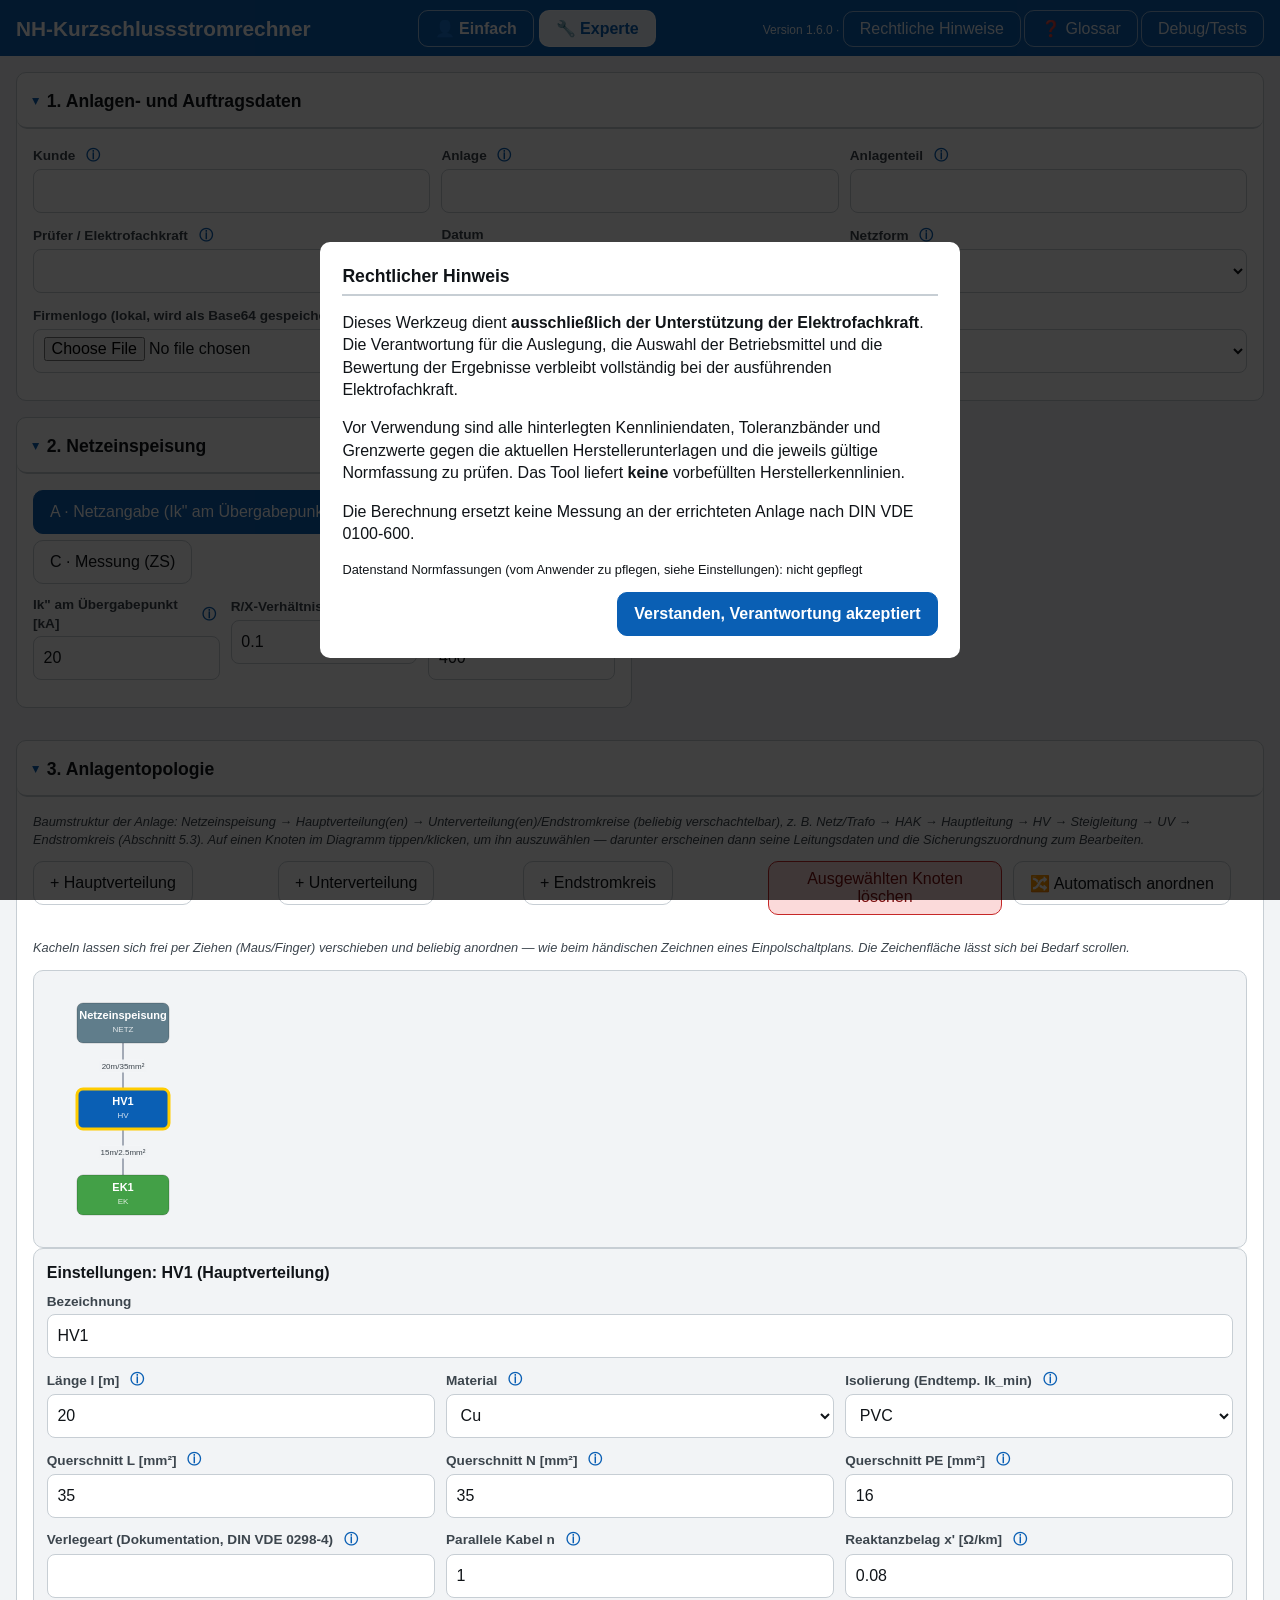
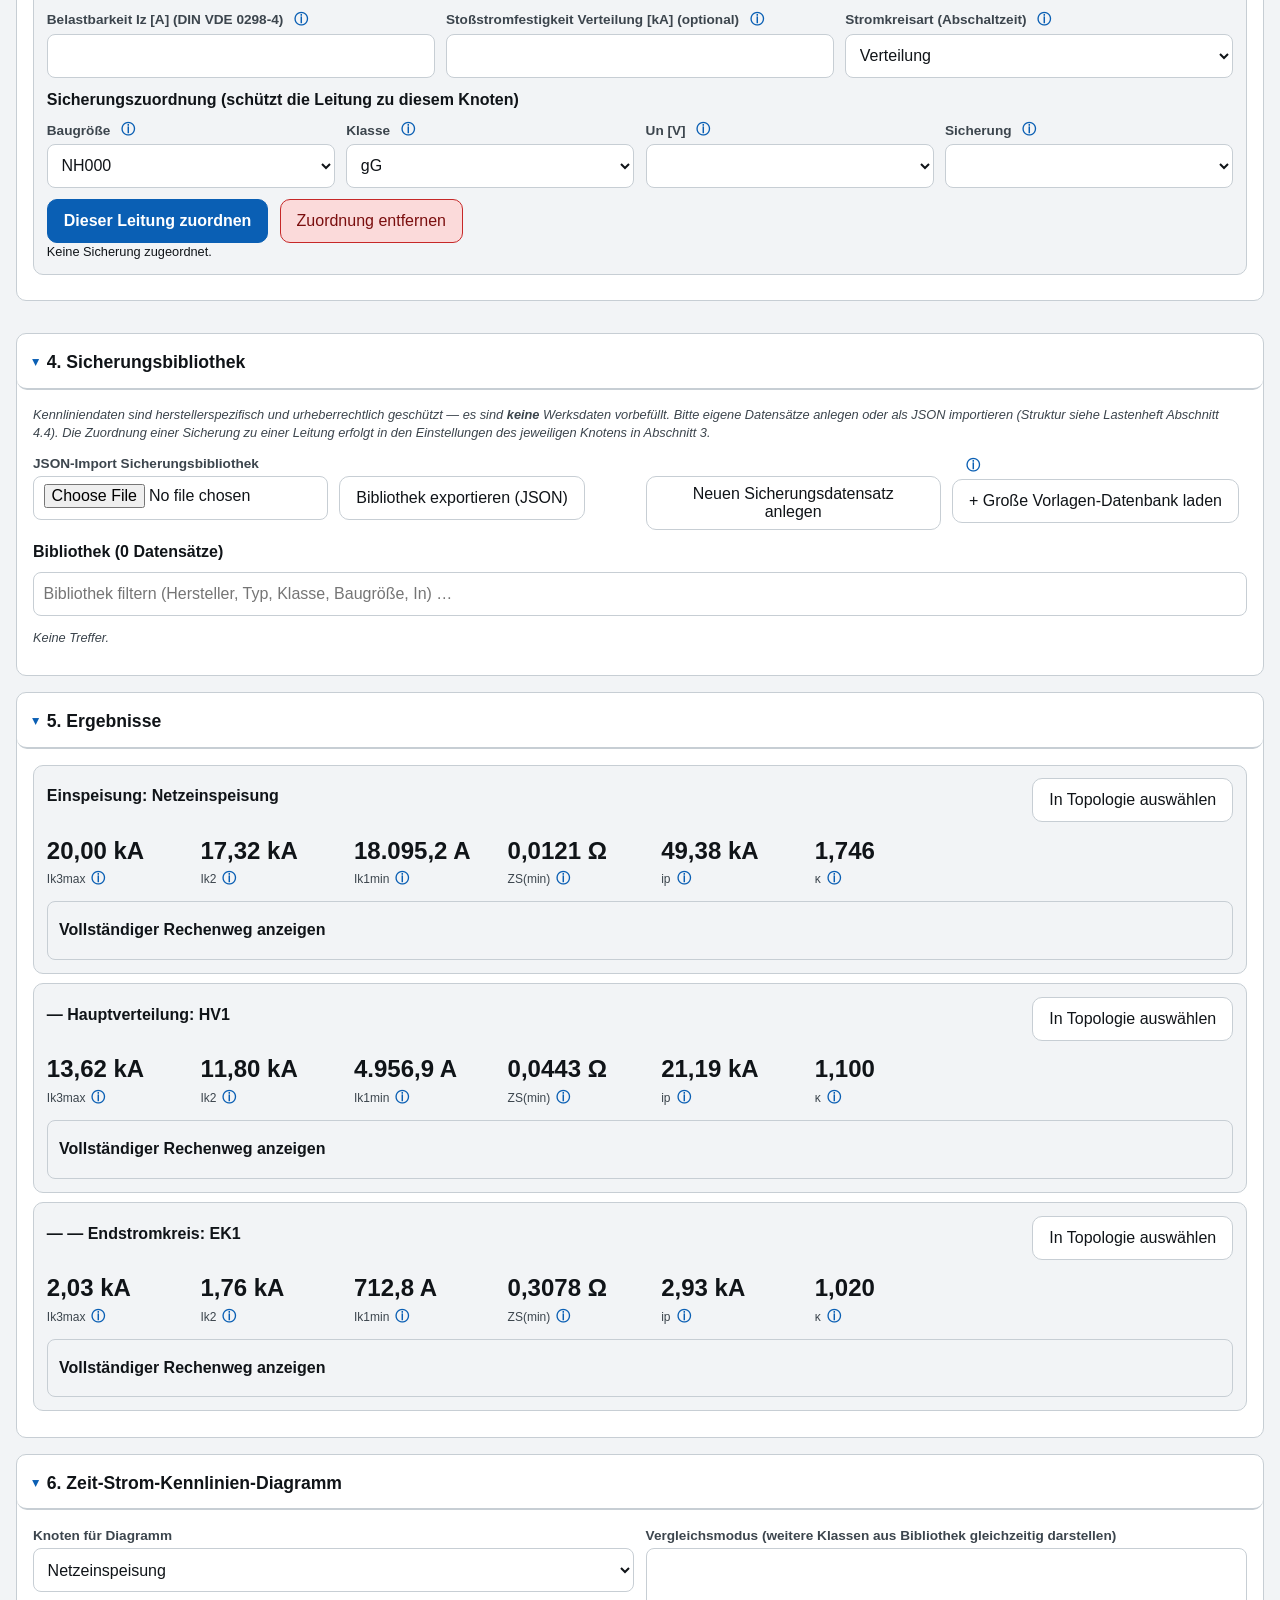
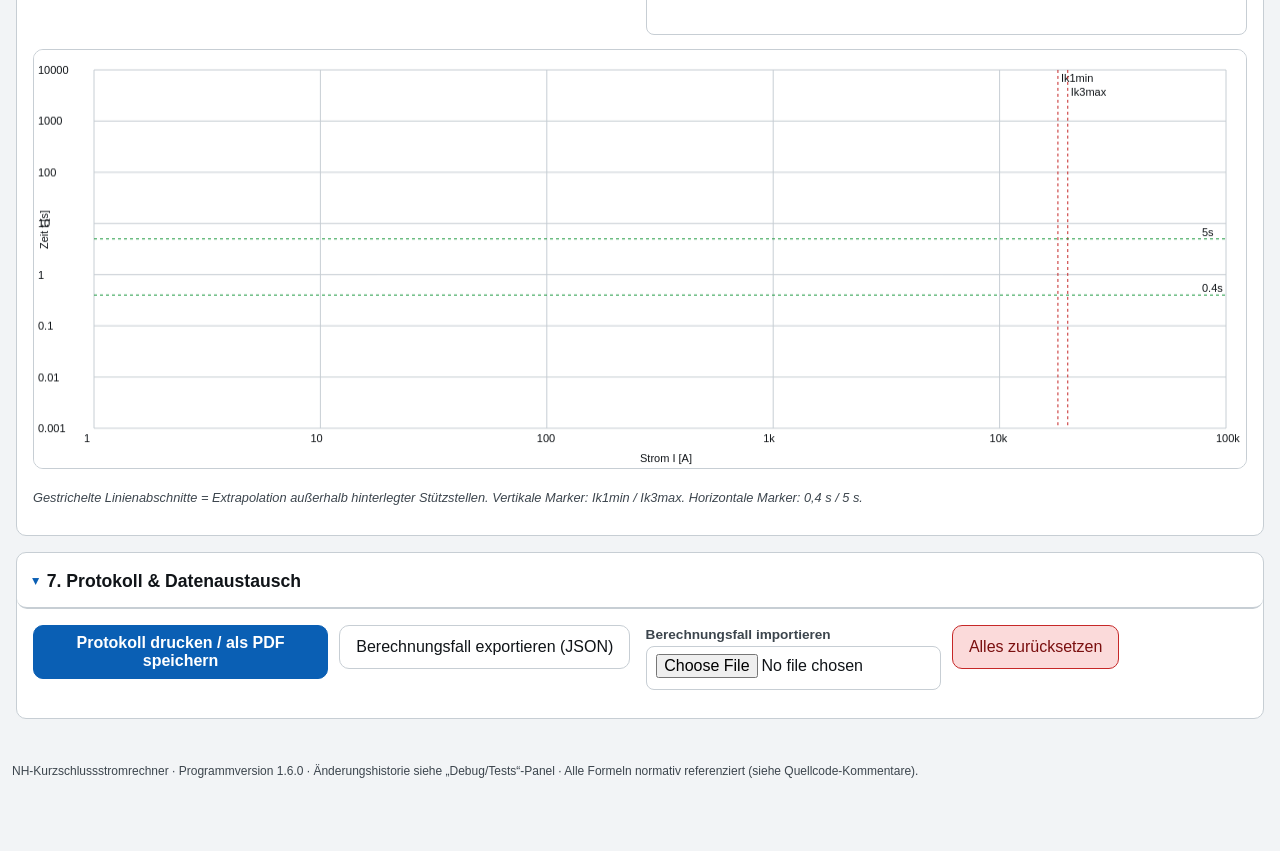
==== index.html @ 314f912f "Hauptabschnitte einzeln auf- und zuklappbar machen Abschnitte 1-7 (Anlagendaten, Netzeinspeisung, An" ====
<!DOCTYPE html>
<html lang="de">
<head>
<meta charset="UTF-8">
<meta name="viewport" content="width=device-width, initial-scale=1, maximum-scale=1, user-scalable=no">
<title>NH-Kurzschlussstromrechner</title>
<style>
/* ============================================================
   NH-Kurzschlussstromrechner — Stylesheet
   ============================================================ */
:root{
  --bg:#f2f4f6; --panel:#ffffff; --ink:#101418; --ink-soft:#3c454d;
  --line:#c7ced4; --accent:#0a5fb4; --accent-ink:#ffffff; --accent-hover-bg:rgba(10,95,180,.14);
  --ok-bg:#d6f3dc; --ok-ink:#0d5c22; --ok-line:#1e9a41;
  --bad-bg:#fbdada; --bad-ink:#7a0e0e; --bad-line:#c62828;
  --na-bg:#e8e8e8; --na-ink:#444; --na-line:#999;
  --warn-bg:#fff2cc; --warn-ink:#7a5b00; --warn-line:#c99a00;
  --mono: ui-monospace, "Cascadia Mono", Consolas, monospace;
  --sans: "Segoe UI", Arial, Helvetica, sans-serif;
  --radius: 10px;
  --tap: 44px;
}
@media (prefers-color-scheme: dark){
  :root{
    --bg:#14181b; --panel:#1e2327; --ink:#f0f2f4; --ink-soft:#c3cad0;
    --line:#3a4147; --accent:#4da3ff; --accent-ink:#06131f; --accent-hover-bg:rgba(77,163,255,.18);
    --ok-bg:#123a1c; --ok-ink:#8be09e; --ok-line:#1e9a41;
    --bad-bg:#3d1414; --bad-ink:#ff9d9d; --bad-line:#c62828;
    --na-bg:#2a2e31; --na-ink:#b7bcc0; --na-line:#666;
    --warn-bg:#3a2f06; --warn-ink:#ffd876; --warn-line:#c99a00;
  }
}
/* Manueller Theme-Umschalter (z.B. Artifact-Hosting-Umgebung) hat Vorrang vor der OS-Einstellung. */
:root[data-theme="dark"]{
  --bg:#14181b; --panel:#1e2327; --ink:#f0f2f4; --ink-soft:#c3cad0;
  --line:#3a4147; --accent:#4da3ff; --accent-ink:#06131f; --accent-hover-bg:rgba(77,163,255,.18);
  --ok-bg:#123a1c; --ok-ink:#8be09e; --ok-line:#1e9a41;
  --bad-bg:#3d1414; --bad-ink:#ff9d9d; --bad-line:#c62828;
  --na-bg:#2a2e31; --na-ink:#b7bcc0; --na-line:#666;
  --warn-bg:#3a2f06; --warn-ink:#ffd876; --warn-line:#c99a00;
}
:root[data-theme="light"]{
  --bg:#f2f4f6; --panel:#ffffff; --ink:#101418; --ink-soft:#3c454d;
  --line:#c7ced4; --accent:#0a5fb4; --accent-ink:#ffffff; --accent-hover-bg:rgba(10,95,180,.14);
  --ok-bg:#d6f3dc; --ok-ink:#0d5c22; --ok-line:#1e9a41;
  --bad-bg:#fbdada; --bad-ink:#7a0e0e; --bad-line:#c62828;
  --na-bg:#e8e8e8; --na-ink:#444; --na-line:#999;
  --warn-bg:#fff2cc; --warn-ink:#7a5b00; --warn-line:#c99a00;
}
*{box-sizing:border-box;}
html,body{margin:0;padding:0;}
body{
  font-family:var(--sans); background:var(--bg); color:var(--ink);
  font-size:16px; line-height:1.4; padding-bottom:60px;
}
h1,h2,h3,h4{font-family:var(--sans); font-weight:700; margin:0 0 .5em 0;}
h1{font-size:1.3rem;}
h2{font-size:1.1rem; border-bottom:2px solid var(--line); padding-bottom:.3em;}
h3{font-size:1rem;}
button, select, input, textarea{font-family:inherit; font-size:1rem;}
button{
  min-height:var(--tap); min-width:var(--tap); padding:.5em 1em;
  border-radius:var(--radius); border:1px solid var(--line);
  background:var(--panel); color:var(--ink); cursor:pointer; touch-action:manipulation;
}
button.primary{background:var(--accent); color:var(--accent-ink); border-color:var(--accent); font-weight:600;}
button.danger{background:var(--bad-bg); color:var(--bad-ink); border-color:var(--bad-line);}
button:active{transform:translateY(1px);}
input,select,textarea{
  min-height:var(--tap); padding:.4em .6em; border-radius:8px; border:1px solid var(--line);
  background:var(--panel); color:var(--ink); width:100%;
}
label{display:flex; align-items:center; gap:.35em; font-size:.85rem; color:var(--ink-soft); margin-bottom:.2em; font-weight:600;}
button.infobtn{
  display:inline-flex; align-items:center; justify-content:center;
  min-width:22px; min-height:22px; width:22px; height:22px; padding:0; border-radius:50%;
  background:transparent; color:var(--accent); border:none; font-size:.85rem; font-weight:800;
  flex:0 0 auto; line-height:1; margin-left:2px;
}
button.infobtn:hover, button.infobtn:focus-visible{ background:var(--accent-hover-bg); }
.info-popover{
  position:fixed; z-index:900; max-width:min(360px, 90vw); background:var(--panel); color:var(--ink);
  border:1px solid var(--accent); border-radius:10px; padding:.8em 1em; box-shadow:0 6px 24px rgba(0,0,0,.3);
  font-size:.85rem; font-weight:400;
}
.info-popover h4{margin:0 0 .3em 0; font-size:.9rem;}
.info-popover .quelle{color:var(--ink-soft); font-size:.75rem; margin-top:.4em; font-style:italic;}
.info-popover .close{position:absolute; top:.3em; right:.3em; min-width:30px; min-height:30px; border-radius:50%; padding:0;}
#glossarPanel{display:none;}
#glossarPanel.open{display:block;}
#glossarSearch{margin-bottom:.7em;}
.glossar-entry{border-bottom:1px solid var(--line); padding:.5em 0;}
.glossar-entry h4{margin:0 0 .2em 0;}
.glossar-entry .quelle{color:var(--ink-soft); font-size:.78rem; font-style:italic;}
.field{margin-bottom:.7em;}
.row{display:flex; flex-wrap:wrap; gap:.7em;}
.row > .field{flex:1 1 160px;}
header#topbar{
  position:sticky; top:0; z-index:50; background:var(--accent); color:var(--accent-ink);
  padding:.6em 1em; display:flex; justify-content:space-between; align-items:center; gap:.5em; flex-wrap:wrap;
}
header#topbar h1{margin:0; color:var(--accent-ink);}
header#topbar .meta{font-size:.75rem; opacity:.9;}
#app{max-width:1400px; margin:0 auto; padding:1em;}
.grid2{display:grid; grid-template-columns:1fr; gap:1em;}
@media(min-width:980px){ .grid2{grid-template-columns:1fr 1fr;} .grid2 > .span2{grid-column:1/-1;} }
section.panel, details.panel{
  background:var(--panel); border:1px solid var(--line); border-radius:var(--radius);
  padding:1em; margin-bottom:1em;
}
/* Auf-/zuklappbare Abschnitte (details/summary): eigener Chevron statt Browser-Standardmarker,
   h2 bleibt in der summary-Zeile klickbar und behält seinen Abstand nach unten nur im geöffneten Zustand. */
details.panel > summary{
  list-style:none; cursor:pointer; min-height:var(--tap); display:flex; align-items:center;
  margin:-1em -1em 0 -1em; padding:1em; border-radius:var(--radius);
}
details.panel > summary::-webkit-details-marker{display:none;}
details.panel > summary::before{
  content:"▸"; display:inline-block; margin-right:.5em; color:var(--accent); font-size:.85em;
  transition:transform .15s ease; flex:0 0 auto;
}
details.panel[open] > summary::before{ transform:rotate(90deg); }
details.panel > summary h2{ margin:0; border-bottom:none; padding-bottom:0; }
details.panel[open] > summary{ margin-bottom:1em; border-bottom:2px solid var(--line); padding-bottom:.8em; }
details.panel > summary:hover{ background:var(--accent-hover-bg); }
details.panel > summary:focus-visible{ outline:2px solid var(--accent); outline-offset:-2px; }
.card{border:1px solid var(--line); border-radius:var(--radius); padding:.8em; margin-bottom:.6em; background:var(--bg);}
.card-head{display:flex; justify-content:space-between; align-items:center; gap:.5em; margin-bottom:.4em;}
.tag{display:inline-block; padding:.15em .5em; border-radius:6px; font-size:.75rem; font-weight:700; border:1px solid var(--line);}
.tag.ok{background:var(--ok-bg); color:var(--ok-ink); border-color:var(--ok-line);}
.tag.bad{background:var(--bad-bg); color:var(--bad-ink); border-color:var(--bad-line);}
.tag.na{background:var(--na-bg); color:var(--na-ink); border-color:var(--na-line);}
.tag.warn{background:var(--warn-bg); color:var(--warn-ink); border-color:var(--warn-line);}
.ampel{border-radius:var(--radius); border:2px solid; padding:.7em; margin-bottom:.5em;}
.ampel.ok{background:var(--ok-bg); color:var(--ok-ink); border-color:var(--ok-line);}
.ampel.bad{background:var(--bad-bg); color:var(--bad-ink); border-color:var(--bad-line);}
.ampel.na{background:var(--na-bg); color:var(--na-ink); border-color:var(--na-line);}
.ampel .titlerow{display:flex; justify-content:space-between; font-weight:700;}
.kennzahl{display:inline-block; min-width:9em; margin:.3em .6em .3em 0;}
.kennzahl .val{font-size:1.5rem; font-weight:800; display:block;}
.kennzahl .lbl{font-size:.75rem; color:var(--ink-soft);}
details.rechenweg{margin-top:.4em; background:var(--bg); border:1px solid var(--line); border-radius:8px; padding:.4em .7em;}
details.rechenweg summary{cursor:pointer; font-weight:600; min-height:var(--tap); display:flex; align-items:center;}
details.rechenweg pre{white-space:pre-wrap; font-family:var(--mono); font-size:.82rem; margin:.5em 0 0 0;}
.warnbox{background:var(--warn-bg); color:var(--warn-ink); border:1px solid var(--warn-line); border-radius:8px; padding:.6em .8em; margin-bottom:.5em; font-weight:600;}
.hinweis{font-size:.8rem; color:var(--ink-soft); font-style:italic;}
canvas#chart{width:100%; height:420px; background:var(--panel); border:1px solid var(--line); border-radius:var(--radius); touch-action:pinch-zoom;}
.modebar{display:flex; gap:.4em; flex-wrap:wrap; margin-bottom:.7em;}
.modebar button.active{background:var(--accent); color:var(--accent-ink); border-color:var(--accent);}
#legalOverlay{
  position:fixed; inset:0; background:rgba(0,0,0,.75); z-index:1000;
  display:flex; align-items:center; justify-content:center; padding:1em;
}
#legalOverlay .box{background:var(--panel); color:var(--ink); max-width:640px; border-radius:var(--radius); padding:1.4em; max-height:90vh; overflow:auto;}
table{border-collapse:collapse; width:100%; font-size:.9rem;}
table th, table td{border:1px solid var(--line); padding:.35em .5em; text-align:left;}
table th{background:var(--bg);}
#protoHead, #protoEingaben, #protoErgebnisse, #protoBewertung, #testResults{overflow-x:auto;}
#protoHead table, #protoErgebnisse table, #testResults table{min-width:520px;}
.small{font-size:.8rem;}
.pill-btn{border-radius:999px;}
.flexend{display:flex; justify-content:flex-end; gap:.5em;}
#debugPanel{display:none;}
#debugPanel.open{display:block;}
textarea.jsonbox{min-height:200px; font-family:var(--mono); font-size:.8rem;}
.badge-src{font-size:.7rem; color:var(--ink-soft); display:block; margin-top:.15em;}
.dragHandle{cursor:grab; user-select:none; font-size:1.3rem; padding:0 .3em;}
.pv-only{display:none;}
.ac-only{display:block;}
#topoDiagramWrap{overflow:auto; max-height:65vh; background:var(--bg); border:1px solid var(--line); border-radius:var(--radius); padding:.5em;}
#topoDiagram{display:block;}
/* .topo-svg statt #topoDiagram, damit dieselbe Gestaltung auch für den geklonten Diagramm-
   Schnappschuss im Prüfprotokoll gilt (dort ohne id, um doppelte IDs im Dokument zu vermeiden). */
.topo-svg .knoten-tile{touch-action:none; cursor:grab;}
.topo-svg .knoten-tile.dragging{cursor:grabbing;}
.topo-svg .kanten-label{font-size:8px; fill:var(--ink-soft);}
.topo-svg .kanten-label-bg{fill:var(--bg); fill-opacity:0.95;}
.modeswitch{display:flex; gap:.3em;}
.modeswitch button{
  background:transparent; border:1px solid rgba(255,255,255,.6); color:inherit; min-height:36px; font-weight:600;
}
.modeswitch button.active{background:rgba(255,255,255,.92); color:var(--accent);}
body.mode-einfach .mode-experte{display:none !important;}
body.mode-experte .mode-einfach{display:none !important;}
.grosstreffer{font-size:.78rem; color:var(--ink-soft); margin:.3em 0;}
.einfach-ergebnis-card{border:2px solid; border-radius:var(--radius); padding:.7em .9em; margin-bottom:.6em;}
.einfach-ergebnis-card.trip{border-color:var(--bad-line); background:var(--bad-bg); color:var(--bad-ink);}
.einfach-ergebnis-card.notrip{border-color:var(--ok-line); background:var(--ok-bg); color:var(--ok-ink);}
.einfach-ergebnis-card.unklar{border-color:var(--na-line); background:var(--na-bg); color:var(--na-ink);}
.einfach-ergebnis-card .titlerow{display:flex; justify-content:space-between; font-weight:700; gap:.5em; flex-wrap:wrap;}
footer#appfooter{max-width:1400px; margin:0 auto; padding:1em; font-size:.75rem; color:var(--ink-soft);}

/* Druckprotokoll: auf dem Bildschirm unsichtbar, erscheint nur beim Drucken/PDF-Export
   (Abschnitt "Protokoll & Datenaustausch"). Bewusst getrennt vom Bearbeitungsbereich, damit
   der Ausdruck wie ein eigenständiges, sauberes Dokument aussieht statt wie ein Seitenauszug. */
#protokollDruck{display:none;}
.proto-briefkopf{display:flex; align-items:center; gap:1em; margin-bottom:1em; padding-bottom:.8em; border-bottom:3px solid var(--accent);}
.proto-briefkopf img{max-height:64px; max-width:220px; object-fit:contain;}
.proto-briefkopf .proto-titel{font-size:1.4rem; font-weight:800; margin:0;}
.proto-briefkopf .proto-untertitel{font-size:.85rem; color:var(--ink-soft);}
#protokollDruck h3{margin-top:1.4em; border-bottom:1px solid var(--line); padding-bottom:.2em;}
.proto-knoten-block{border:1px solid var(--line); border-radius:8px; padding:.6em .9em; margin-bottom:.7em;}
.proto-knoten-block h4{margin:0 0 .4em 0;}
.proto-ampel-row{display:flex; justify-content:space-between; gap:1em; border-left:4px solid var(--na-line); padding:.15em .6em; margin-bottom:.25em; font-size:.85rem;}
.proto-ampel-row.ok{border-left-color:var(--ok-line);}
.proto-ampel-row.bad{border-left-color:var(--bad-line); font-weight:700;}
.proto-ampel-row .proto-status{white-space:nowrap; font-weight:700;}
.proto-svg-wrap{overflow-x:auto; border:1px solid var(--line); border-radius:8px; padding:.5em; background:var(--bg);}
.proto-svg-wrap svg{max-width:100%; height:auto; display:block;}
.proto-chart-img{max-width:100%; height:auto; border:1px solid var(--line); border-radius:8px;}
.proto-disclaimer{font-size:.8rem; font-style:italic; margin-top:1.5em;}
.proto-unterschrift{margin-top:3em;}
.proto-fusszeile{font-size:.75rem; color:var(--ink-soft); margin-top:2em; border-top:1px solid var(--line); padding-top:.5em;}

@media print{
  header#topbar, footer#appfooter, #arbeitsbereich, #legalOverlay{display:none !important;}
  body{background:#fff; color:#000; padding:0; font-size:10.5pt;}
  #protokollDruck{display:block !important; max-width:none; margin:0; padding:0; border:none; box-shadow:none; break-inside:auto;}
  a{color:#000; text-decoration:none;}
  @page{size:A4; margin:16mm 14mm;}
  #protokollDruck table{font-size:9.5pt;}
  #protokollDruck table th, #protokollDruck table td{border:1px solid #000; padding:.3em .5em;}
  .proto-briefkopf{border-bottom-color:#000;}
  .proto-knoten-block{border-color:#000; break-inside:avoid;}
  .proto-ampel-row{border-left-color:#999;}
  .proto-ampel-row.ok{border-left-color:#000;}
  .proto-ampel-row.bad{border-left-color:#000; border-left-width:6px;}
  .proto-svg-wrap, .proto-chart-img{border-color:#000; background:#fff;}
  /* Diagramm im Protokoll immer hell darstellen, unabhängig vom aktuell aktiven Bildschirm-Theme. */
  .proto-svg-wrap .kanten-label-bg{fill:#fff;}
  .proto-svg-wrap .kanten-label{fill:#333;}
  *{-webkit-print-color-adjust:exact; print-color-adjust:exact;}
}
</style>
</head>
<body>

<div id="legalOverlay">
  <div class="box">
    <h2>Rechtlicher Hinweis</h2>
    <p>Dieses Werkzeug dient <strong>ausschließlich der Unterstützung der Elektrofachkraft</strong>. Die
    Verantwortung für die Auslegung, die Auswahl der Betriebsmittel und die Bewertung der Ergebnisse
    verbleibt vollständig bei der ausführenden Elektrofachkraft.</p>
    <p>Vor Verwendung sind alle hinterlegten Kennliniendaten, Toleranzbänder und Grenzwerte gegen die
    aktuellen Herstellerunterlagen und die jeweils gültige Normfassung zu prüfen. Das Tool liefert
    <strong>keine</strong> vorbefüllten Herstellerkennlinien.</p>
    <p>Die Berechnung ersetzt keine Messung an der errichteten Anlage nach DIN VDE 0100-600.</p>
    <p class="small">Datenstand Normfassungen (vom Anwender zu pflegen, siehe Einstellungen):
      <span id="legalNormstand">nicht gepflegt</span></p>
    <div class="flexend">
      <button class="primary" id="btnAcceptLegal">Verstanden, Verantwortung akzeptiert</button>
    </div>
  </div>
</div>

<header id="topbar">
  <h1>NH-Kurzschlussstromrechner</h1>
  <div class="modeswitch" id="modeSwitch">
    <button data-appmode="einfach" id="btnModeEinfach">👤 Einfach</button>
    <button data-appmode="experte" id="btnModeExperte">🔧 Experte</button>
  </div>
  <div class="meta">Version <span id="verLabel"></span> · <button id="btnShowLegal" style="background:transparent;border:1px solid rgba(255,255,255,.6);color:inherit;min-height:32px;">Rechtliche Hinweise</button> <button id="btnGlossarToggle" style="background:transparent;border:1px solid rgba(255,255,255,.6);color:inherit;min-height:32px;">❓ Glossar</button> <button id="btnDebugToggle" style="background:transparent;border:1px solid rgba(255,255,255,.6);color:inherit;min-height:32px;">Debug/Tests</button></div>
</header>

<div id="app">

<div id="arbeitsbereich">

<section class="panel" id="glossarPanel">
  <h2>Glossar / Wiki der Datenpunkte</h2>
  <p class="hinweis">Erklärt jeden Eingabe- und Ergebniswert des Tools inklusive Normbezug. Dieselben Erklärungen
  erscheinen auch als ⓘ-Infofeld direkt neben der jeweiligen Bezeichnung. Für die Felder eines
  Sicherungsdatensatzes (JSON, Abschnitt 4.4) gibt es hier eigene Einträge, da sich im JSON-Editor keine
  einzelnen Infofelder anzeigen lassen.</p>
  <input type="text" id="glossarSearch" placeholder="Suche im Glossar (z. B. „Ik1min“, „Baugröße“, „gTr“) …">
  <div id="glossarList"></div>
</section>

<section class="panel" id="debugPanel">
  <h2>Debug &amp; Testsuite</h2>
  <p class="hinweis">Interne Testsuite des reinen Berechnungskerns (Abschnitt 9 des Lastenhefts). Kein DOM-Zugriff in den geprüften Funktionen.</p>
  <button id="btnRunTests" class="primary">Tests ausführen</button>
  <div id="testResults"></div>
</section>

<section class="panel mode-einfach">
  <h2>Sicherungs-Schnellcheck</h2>
  <p class="hinweis">Einfacher Modus: Strom eingeben, optional nach Hersteller/Charakteristik/Baugröße filtern —
  das Tool zeigt, welche Sicherungen aus der Bibliothek (Abschnitt „Sicherungsbibliothek“ unten) bei diesem
  Strom auslösen würden und nach welcher Zeit. Für die vollständige Netz-/Anlagenberechnung mit Bewertung
  nach allen sechs Prüfungen bitte in den „🔧 Experte“-Modus wechseln.</p>
  <div class="row">
    <div class="field"><label>Strom [A] <button type="button" class="infobtn" data-info="einfach_strom">ⓘ</button></label><input id="ef_strom" type="number" step="1" placeholder="z. B. 1200"></div>
    <div class="field"><label>Hersteller <button type="button" class="infobtn" data-info="einfach_hersteller">ⓘ</button></label><select id="ef_hersteller"><option value="">Alle</option></select></div>
    <div class="field"><label>Charakteristik <button type="button" class="infobtn" data-info="einfach_klasse">ⓘ</button></label><select id="ef_klasse"><option value="">Alle</option></select></div>
    <div class="field"><label>Baugröße (NH) <button type="button" class="infobtn" data-info="einfach_baugroesse">ⓘ</button></label><select id="ef_baugroesse"><option value="">Alle</option></select></div>
  </div>
  <div id="einfachErgebnis"></div>
</section>

<details class="panel mode-experte" open id="sec-anlagendaten">
  <summary><h2>1. Anlagen- und Auftragsdaten</h2></summary>
  <div class="row">
    <div class="field"><label>Kunde <button type="button" class="infobtn" data-info="kunde">ⓘ</button></label><input id="f_kunde"></div>
    <div class="field"><label>Anlage <button type="button" class="infobtn" data-info="anlage">ⓘ</button></label><input id="f_anlage"></div>
    <div class="field"><label>Anlagenteil <button type="button" class="infobtn" data-info="anlagenteil">ⓘ</button></label><input id="f_anlagenteil"></div>
  </div>
  <div class="row">
    <div class="field"><label>Prüfer / Elektrofachkraft <button type="button" class="infobtn" data-info="pruefer">ⓘ</button></label><input id="f_pruefer"></div>
    <div class="field"><label>Datum</label><input id="f_datum" type="date"></div>
    <div class="field"><label>Netzform <button type="button" class="infobtn" data-info="netzform">ⓘ</button></label>
      <select id="f_netzform"><option>TN-S</option><option>TN-C-S</option><option>TT</option><option>IT</option></select>
    </div>
  </div>
  <div class="row">
    <div class="field"><label>Firmenlogo (lokal, wird als Base64 gespeichert) <button type="button" class="infobtn" data-info="logo">ⓘ</button></label><input type="file" id="f_logo" accept="image/*"></div>
    <div class="field"><label>c-Faktor (Spannungstoleranz Netz) <button type="button" class="infobtn" data-info="cmax">ⓘ</button></label>
      <select id="f_cmax"><option value="1.05">c_max = 1,05 (±6 % Toleranz)</option><option value="1.10">c_max = 1,10 (+10 % Toleranz)</option></select>
    </div>
  </div>
</details>

<div class="grid2">

<details class="panel mode-experte" open id="sec-netzeinspeisung">
  <summary><h2>2. Netzeinspeisung</h2></summary>
  <div class="modebar" id="modeBar">
    <button data-mode="A" class="active">A · Netzangabe (Ik&quot; am Übergabepunkt)</button>
    <button data-mode="B">B · Transformator</button>
    <button data-mode="C">C · Messung (ZS)</button>
  </div>

  <div id="modeA">
    <div class="row">
      <div class="field"><label>Ik" am Übergabepunkt [kA] <button type="button" class="infobtn" data-info="a_ik3">ⓘ</button></label><input id="a_ik3" type="number" step="0.01" value="20"></div>
      <div class="field"><label>R/X-Verhältnis <button type="button" class="infobtn" data-info="rx_verhaeltnis">ⓘ</button></label><input id="a_rx" type="number" step="0.01" value="0.1"></div>
      <div class="field"><label>Un am Übergabepunkt [V] <button type="button" class="infobtn" data-info="un_allgemein">ⓘ</button></label><input id="a_un" type="number" step="1" value="400"></div>
    </div>
  </div>

  <div id="modeB" style="display:none;">
    <h3>Vorgelagertes Netz</h3>
    <div class="row">
      <div class="field"><label>Sk"Q vorgelagert [MVA] <button type="button" class="infobtn" data-info="skq">ⓘ</button></label><input id="b_skq" type="number" step="0.1" value="500"></div>
      <div class="field"><label>R/X-Verhältnis Netz <button type="button" class="infobtn" data-info="rx_verhaeltnis">ⓘ</button></label><input id="b_rxq" type="number" step="0.01" value="0.1"></div>
      <div class="field"><label>Un Oberspannungsseite [V] <button type="button" class="infobtn" data-info="un_hv">ⓘ</button></label><input id="b_unhv" type="number" step="1" value="20000"></div>
    </div>
    <h3>Transformator</h3>
    <div class="row">
      <div class="field"><label>SrT [kVA] <button type="button" class="infobtn" data-info="srt">ⓘ</button></label><input id="b_srt" type="number" step="1" value="630"></div>
      <div class="field"><label>ukr [%] <button type="button" class="infobtn" data-info="ukr">ⓘ</button></label><input id="b_ukr" type="number" step="0.1" value="4"></div>
      <div class="field"><label>PkrT [kW] <button type="button" class="infobtn" data-info="pkrt">ⓘ</button></label><input id="b_pkrt" type="number" step="0.1" value="6.5"></div>
      <div class="field"><label>Un Unterspannungsseite [V] <button type="button" class="infobtn" data-info="un_allgemein">ⓘ</button></label><input id="b_unlv" type="number" step="1" value="400"></div>
    </div>
  </div>

  <div id="modeC" style="display:none;">
    <div class="row">
      <div class="field"><label>Gemessene Schleifenimpedanz ZS [Ω] <button type="button" class="infobtn" data-info="zs_gemessen">ⓘ</button></label><input id="c_zs" type="number" step="0.001" value="0.2"></div>
      <div class="field"><label>R/X-Verhältnis (angenommen, editierbar) <button type="button" class="infobtn" data-info="rx_verhaeltnis">ⓘ</button></label><input id="c_rx" type="number" step="0.01" value="0.3"></div>
      <div class="field"><label>Un am Messpunkt [V] <button type="button" class="infobtn" data-info="un_allgemein">ⓘ</button></label><input id="c_un" type="number" step="1" value="400"></div>
    </div>
    <p class="hinweis">Der gemessene Wert (z. B. Fluke 1664 FC) wird als Ausgangsimpedanz übernommen; die nachgelagerte Leitungsstrecke wird aufaddiert. R/X ist bei einer Schleifenmessung nicht getrennt bekannt und muss vom Anwender geschätzt/angepasst werden — <strong>gemessener</strong> Ausgangswert, kein Rechenwert.</p>
  </div>
</details>

<details class="panel span2 mode-experte" open id="sec-topologie">
  <summary><h2>3. Anlagentopologie</h2></summary>
  <p class="hinweis">Baumstruktur der Anlage: Netzeinspeisung → Hauptverteilung(en) → Unterverteilung(en)/Endstromkreise
  (beliebig verschachtelbar), z. B. Netz/Trafo → HAK → Hauptleitung → HV → Steigleitung → UV → Endstromkreis (Abschnitt 5.3).
  Auf einen Knoten im Diagramm tippen/klicken, um ihn auszuwählen — darunter erscheinen dann seine Leitungsdaten und die
  Sicherungszuordnung zum Bearbeiten.</p>
  <div class="row no-print">
    <div class="field"><button id="btnAddHV">+ Hauptverteilung</button></div>
    <div class="field"><button id="btnAddUV">+ Unterverteilung</button></div>
    <div class="field"><button id="btnAddEK">+ Endstromkreis</button></div>
    <div class="field"><button class="danger" id="btnDelNode">Ausgewählten Knoten löschen</button></div>
    <div class="field"><button id="btnAutoArrange">🔀 Automatisch anordnen</button></div>
  </div>
  <p class="hinweis">Kacheln lassen sich frei per Ziehen (Maus/Finger) verschieben und beliebig anordnen — wie beim
  händischen Zeichnen eines Einpolschaltplans. Die Zeichenfläche lässt sich bei Bedarf scrollen.</p>
  <div id="topoDiagramWrap"><svg id="topoDiagram" class="topo-svg"></svg></div>
  <div id="nodeEditor"></div>
</details>

<details class="panel span2" open id="sec-sicherungsbibliothek">
  <summary><h2>4. Sicherungsbibliothek</h2></summary>
  <p class="hinweis">Kennliniendaten sind herstellerspezifisch und urheberrechtlich geschützt — es sind
  <strong>keine</strong> Werksdaten vorbefüllt. Bitte eigene Datensätze anlegen oder als JSON importieren
  (Struktur siehe Lastenheft Abschnitt 4.4). Die Zuordnung einer Sicherung zu einer Leitung erfolgt in den
  Einstellungen des jeweiligen Knotens in Abschnitt 3.</p>
  <div class="row">
    <div class="field"><label>JSON-Import Sicherungsbibliothek</label><input type="file" id="fuseImportFile" accept="application/json"></div>
    <div class="field"><label>&nbsp;</label><button id="btnExportFuses">Bibliothek exportieren (JSON)</button></div>
    <div class="field"><label>&nbsp;</label><button id="btnNewFuseTemplate">Neuen Sicherungsdatensatz anlegen</button></div>
    <div class="field"><label>&nbsp; <button type="button" class="infobtn" data-info="vorlagendatenbank">ⓘ</button></label><button id="btnLoadVorlagenDB">+ Große Vorlagen-Datenbank laden</button></div>
  </div>
  <div id="fuseEditorHost"></div>
  <h3>Bibliothek (<span id="fuseCount">0</span> Datensätze)</h3>
  <input type="text" id="fuseFilter" placeholder="Bibliothek filtern (Hersteller, Typ, Klasse, Baugröße, In) …">
  <div id="fuseList"></div>
</details>

</div>

<details class="panel mode-experte" open id="sec-ergebnisse">
  <summary><h2>5. Ergebnisse</h2></summary>
  <div id="ergebnisse"></div>
</details>

<details class="panel mode-experte" open id="sec-diagramm">
  <summary><h2>6. Zeit-Strom-Kennlinien-Diagramm</h2></summary>
  <div class="row">
    <div class="field"><label>Knoten für Diagramm</label><select id="chartNode"></select></div>
    <div class="field"><label>Vergleichsmodus (weitere Klassen aus Bibliothek gleichzeitig darstellen)</label>
      <select id="chartCompare" multiple size="4"></select>
    </div>
  </div>
  <canvas id="chart" width="1200" height="840"></canvas>
  <p class="hinweis">Gestrichelte Linienabschnitte = Extrapolation außerhalb hinterlegter Stützstellen. Vertikale Marker: Ik1min / Ik3max. Horizontale Marker: 0,4 s / 5 s.</p>
</details>

<details class="panel no-print mode-experte" open id="sec-protokoll-export">
  <summary><h2>7. Protokoll &amp; Datenaustausch</h2></summary>
  <div class="row">
    <div class="field"><button class="primary" id="btnPrint">Protokoll drucken / als PDF speichern</button></div>
    <div class="field"><button id="btnExportCase">Berechnungsfall exportieren (JSON)</button></div>
    <div class="field"><label>Berechnungsfall importieren</label><input type="file" id="caseImportFile" accept="application/json"></div>
    <div class="field"><button class="danger" id="btnResetAll">Alles zurücksetzen</button></div>
  </div>
</details>

</div>

<section class="panel print-only" id="protokollDruck">
  <div id="protoHead"></div>
  <div id="protoEingaben"></div>
  <div id="protoTopologie"></div>
  <div id="protoErgebnisse"></div>
  <div id="protoBewertung"></div>
  <div id="protoSicherungen"></div>
  <div id="protoKennlinie"></div>
  <p class="proto-disclaimer">Diese Berechnung ersetzt keine Messung an der errichteten Anlage nach DIN VDE 0100-600. Die Verantwortung für Auslegung und Bewertung verbleibt bei der ausführenden Elektrofachkraft (siehe Startdialog des Tools).</p>
  <div class="proto-unterschrift">
    <div>_____________________________<br>Unterschrift Elektrofachkraft, Datum</div>
  </div>
  <p class="proto-fusszeile" id="protoFooter"></p>
</section>

</div>

<footer id="appfooter">
  NH-Kurzschlussstromrechner · Programmversion <span id="verLabel2"></span> ·
  Änderungshistorie siehe „Debug/Tests“-Panel · Alle Formeln normativ referenziert (siehe Quellcode-Kommentare).
</footer>

<script>
/* ============================================================================================
   NH-KURZSCHLUSSSTROMRECHNER
   Berechnungskern (reine, DOM-freie Funktionen) + UI-Schicht.
   Normverweise stehen jeweils direkt bei Formel/Grenzwert als Kommentar.
   ============================================================================================ */
"use strict";

const APP_VERSION = "1.6.0";
const CHANGELOG = [
  { v: "1.0.0", datum: "2026-07-26", text: "Erste Fassung: Berechnungskern, Bewertungslogik, Kennliniendiagramm, Protokoll, Import/Export, Testsuite." },
  { v: "1.1.0", datum: "2026-07-26", text: "Anlagentopologie (Baumstruktur Einspeisung → Hauptverteilung(en) → Unterverteilung(en)/Endstromkreise) mit visuellem SVG-Diagramm ersetzt die frühere lineare Leitungsstrecke. Leitungsdaten und Sicherungszuordnung werden je Knoten in dessen Einstellungen bearbeitet (Klick/Tipp auf den Knoten im Diagramm). Automatische Migration älterer gespeicherter Berechnungsfälle." },
  { v: "1.2.0", datum: "2026-07-26", text: "Glossar/Wiki hinzugefügt: anklickbare ⓘ-Infofelder neben (fast) jeder Bezeichnung erklären den jeweiligen Datenpunkt inkl. Normbezug; zusätzlich durchsuchbares Glossar-Panel (Kopfzeile) für alle Werte, inklusive der Felder eines Sicherungsdatensatzes (JSON), die keine eigenen Infofelder haben können." },
  { v: "1.3.0", datum: "2026-07-26", text: "Einfacher Modus / Experten-Modus (Umschalter in der Kopfzeile) eingeführt: im Einfachen Modus reicht die Eingabe eines Stroms plus optionaler Filter (Hersteller/Charakteristik/Baugröße), das Tool zeigt direkt, welche Sicherungen aus der Bibliothek auslösen würden. Große Vorlagen-Datenbank (Button in der Sicherungsbibliothek) legt auf Knopfdruck viele leere Sicherungsdatensätze für gängige Baugröße/Klasse/Bemessungsstrom-Kombinationen an (ohne Kennlinien-/Herstellerdaten, diese bleiben urheberrechtlich zu befüllen). Bibliotheksliste jetzt filterbar. Glossar-Panel zeigt Einträge thematisch gruppiert." },
  { v: "1.4.0", datum: "2026-07-26", text: "Anlagentopologie-Diagramm überarbeitet: deutlich kleinere Kacheln, frei per Ziehen (Maus/Finger) verschiebbar und beliebig anordenbar wie beim händischen Zeichnen eines Einpolschaltplans. Positionen werden je Knoten gespeichert (Export/Import, localStorage). Neuer Button „Automatisch anordnen“ setzt bei Bedarf auf die frühere Baum-Anordnung zurück." },
  { v: "1.4.1", datum: "2026-07-26", text: "Leitungsbeschriftungen (Länge/Querschnitt) im Topologie-Diagramm erhalten einen Hintergrund-Chip in Diagrammfarbe, damit die Verbindungslinie darunter nicht mehr mit dem Text überlappt -- auch bei frei verschobenen, diagonalen Verbindungen bleibt die Beschriftung klar lesbar." },
  { v: "1.4.2", datum: "2026-07-26", text: "Malreihenfolge im Topologie-Diagramm korrigiert: ALLE Verbindungslinien werden jetzt in einem Durchlauf vor ALLEN Beschriftungen gezeichnet. Zuvor konnte bei sich kreuzenden/überlappenden Linien (durch freies Verschieben der Kacheln) eine fremde Linie über einer bereits gezeichneten Beschriftung liegen und sie unlesbar machen." },
  { v: "1.5.0", datum: "2026-07-27", text: "Prüfprotokoll (Druck/PDF-Export) grundlegend überarbeitet: erscheint jetzt als eigenständiges Dokument mit Briefkopf (Firmenlogo, Titel, Anlagendaten) statt als Ausdruck der gesamten Bearbeitungsoberfläche. Eingaben werden je Netzeinspeisungs-Modus sauber tabellarisch dargestellt statt als Rohdaten-Dump. Die Anlagentopologie wird als Diagramm eingebettet, die Bewertungsübersicht zeigt jetzt tatsächlich die berechneten Ergebnisse aller sechs Prüfungen je Knoten (zuvor nur ein Verweis auf den Bildschirmbereich), eine Tabelle der verwendeten Sicherungen mit Quelle/Datenstand sowie das Zeit-Strom-Kennliniendiagramm als Bild sind neu hinzugekommen." },
  { v: "1.6.0", datum: "2026-07-27", text: "Alle Hauptabschnitte (1-7) sind jetzt einzeln auf- und zuklappbar (Klick/Tipp auf die Überschrift) -- praktisch auf kleinen Bildschirmen, um nur die gerade benötigten Bereiche einzublenden. Der Auf-/Zu-Zustand jedes Abschnitts wird gemerkt (localStorage). Diagramm und Anlagentopologie zeichnen sich beim Wiederaufklappen automatisch neu." }
];

/* =========================================================================
   1. DATENMODELL / NORMKONSTANTEN
   ========================================================================= */

// Spannungsfaktoren c nach DIN EN 60909-0 (VDE 0102), Tabelle für Niederspannung.
const NORM = {
  c_min: 0.95,                 // DIN EN 60909-0, Tab. 1 (Niederspannung, für Ik_min)
  rho_cu_20: 0.01786,          // Ω·mm²/m bei 20°C, spezifischer Widerstand Kupfer, DIN EN 60909-0
  rho_al_20: 0.02857,          // Ω·mm²/m bei 20°C, spezifischer Widerstand Aluminium, DIN EN 60909-0
  x_strich_kabel: 0.08,        // Ω/km, Vorgabewert Reaktanzbelag Kabel (editierbar), DIN EN 60909-4 Anhaltswert
  alpha_temp: 0.004,           // 1/K, Temperaturkoeffizient Widerstand (Cu u. Al näherungsweise gleich), DIN EN 60909-0
  theta_end_pvc: 80,           // °C, Leiterendtemperatur PVC-isolierte Leitungen im Kurzschlussfall (editierbar), DIN VDE 0276-1000 / Herstellerangabe
  theta_end_vpe: 90,           // °C, Leiterendtemperatur VPE/XLPE-isolierte Leitungen (editierbar)
  // k-Werte nach DIN VDE 0100-430, Tabelle (Adiabatengleichung), editierbar:
  k_werte: { "Cu/PVC": 115, "Cu/VPE": 143, "Al/PVC": 76, "Al/VPE": 94 },
  // Zulässige Abschaltzeiten nach DIN VDE 0100-410, Tab. 41.1 (TN-System, U0=230V).
  // TT/IT-Werte sind normativ komplexer (u.a. abhängig von RCD-Einsatz) und hier nur als editierbare
  // Vorgabe hinterlegt -- vom Anwender gegen die aktuell gültige Normausgabe zu bestätigen.
  abschaltzeiten: {
    "TN-S":   { endstromkreis_s: 0.4, verteilung_s: 5,   quelle: "DIN VDE 0100-410 Tab. 41.1 (TN-System, U0=230V)" },
    "TN-C-S": { endstromkreis_s: 0.4, verteilung_s: 5,   quelle: "DIN VDE 0100-410 Tab. 41.1 (TN-System, U0=230V)" },
    "TT":     { endstromkreis_s: 0.2, verteilung_s: 1,   quelle: "DIN VDE 0100-410 Tab. 41.1 (TT-System) -- vom Anwender zu bestätigen, i.d.R. RCD-Schutz maßgeblich" },
    "IT":     { endstromkreis_s: null, verteilung_s: null, quelle: "DIN VDE 0100-410 (IT-System, Doppelfehlerbedingung) -- vom Anwender fallbezogen einzupflegen" }
  }
};

// Betriebsklassen-Verhaltensmatrix (Abschnitt 4.2 Lastenheft)
const BETRIEBSKLASSEN = {
  gG:  { ueberlastschutz:true,  kurzschlussschutz:true,  bemessung:"A",   label:"gG - Allgemeine Anwendung / Leitungsschutz" },
  gM:  { ueberlastschutz:true,  kurzschlussschutz:true,  bemessung:"A_M", label:"gM - Schaltgeräte-/Motorstromkreise (Doppelangabe In M Ich)" },
  aM:  { ueberlastschutz:false, kurzschlussschutz:true,  bemessung:"A",   label:"aM - Motorstromkreise, nur Kurzschlussschutz" },
  gR:  { ueberlastschutz:true,  kurzschlussschutz:true,  bemessung:"A",   label:"gR - Halbleiterschutz (Ganzbereich)" },
  aR:  { ueberlastschutz:false, kurzschlussschutz:true,  bemessung:"A",   label:"aR - Halbleiter-Kurzschlussschutz (Backup)" },
  gS:  { ueberlastschutz:true,  kurzschlussschutz:true,  bemessung:"A",   label:"gS - Kombinierter Halbleiter-/Leitungsschutz" },
  gTr: { ueberlastschutz:true,  kurzschlussschutz:true,  bemessung:"kVA", label:"gTr - Transformatorschutz (Bemessung in kVA)" },
  gB:  { ueberlastschutz:true,  kurzschlussschutz:true,  bemessung:"A",   label:"gB - Bergbauanlagen" },
  gPV: { ueberlastschutz:true,  kurzschlussschutz:true,  bemessung:"A",   label:"gPV - Photovoltaik (DC)", dc:true },
  gN:  { ueberlastschutz:true,  kurzschlussschutz:true,  bemessung:"A",   label:"gN - Nordamerikanische Bemessungswerte" },
  aN:  { ueberlastschutz:false, kurzschlussschutz:true,  bemessung:"A",   label:"aN - Nordamerikanische Bemessungswerte (Teilbereich)" },
  gD:  { ueberlastschutz:true,  kurzschlussschutz:true,  bemessung:"A",   label:"gD - Nordamerikanisch, time delay" }
};

// ---- Glossar / Wiki: erklärt jeden Eingabe- und Ergebniswert des Tools. Wird sowohl als
// anklickbares ⓘ-Infofeld neben der jeweiligen Bezeichnung als auch als durchsuchbare
// Gesamtübersicht (Abschnitt "Glossar/Wiki") angezeigt. ------------------------------------
const GLOSSAR = {
  // Anlagendaten
  kunde: { titel:"Kunde", text:"Name des Auftraggebers/Kunden. Reine Dokumentationsangabe für Kopf und Protokoll, ohne Einfluss auf die Berechnung." },
  anlage: { titel:"Anlage", text:"Bezeichnung der Gesamtanlage bzw. des Gebäudes/der Liegenschaft, in der sich der betrachtete Stromkreis befindet." },
  anlagenteil: { titel:"Anlagenteil", text:"Bezeichnung des konkret betrachteten Anlagenteils, z. B. „Unterverteilung Keller“ oder „Werkstatt West“." },
  pruefer: { titel:"Prüfer / Elektrofachkraft", text:"Name der Elektrofachkraft, die die Berechnung durchführt. Die Verantwortung für Auslegung und Bewertung verbleibt bei dieser Person (siehe Startdialog)." },
  netzform: { titel:"Netzform", text:"TN-S, TN-C-S, TT oder IT nach DIN VDE 0100-410. Bestimmt u. a. die zulässige Abschaltzeit (Tab. 41.1) und wie die Fehlerschleife L–PE gebildet wird.", quelle:"DIN VDE 0100-410" },
  logo: { titel:"Firmenlogo", text:"Optionales Logo für das gedruckte Prüfprotokoll. Wird ausschließlich lokal im Browser als Base64 gespeichert – kein Upload an einen Server." },
  cmax: { titel:"c-Faktor (Spannungsfaktor)", text:"Spannungsfaktor c zur Bildung der Ersatzspannungsquelle c·Un/√3 an der Kurzschlussstelle. c_max=1,05 bei ±6 % Netztoleranz, c_max=1,10 bei +10 % Toleranz – wird für Ik_max (Ausschaltvermögen, Stoßkurzschlussstrom ip) verwendet. Für Ik_min gilt fest c_min=0,95, unabhängig von dieser Auswahl.", quelle:"DIN EN 60909-0 (VDE 0102), Tab. 1" },
  // Netzeinspeisung
  a_ik3: { titel:"Ik\" am Übergabepunkt", text:"Anfangs-Kurzschlusswechselstrom (dreipolig) am Übergabepunkt, z. B. laut Auskunft des Netzbetreibers. Ausgangswert für Modus A – daraus wird die Netzimpedanz an dieser Stelle zurückgerechnet." },
  rx_verhaeltnis: { titel:"R/X-Verhältnis", text:"Verhältnis von Wirk- zu Blindwiderstand der Quellimpedanz. Bestimmt die Aufteilung der berechneten Impedanz Z in R und X sowie den κ-Faktor (Stoßkurzschlussstrom). Vorgabewert 0,1, wenn keine genaueren Angaben vorliegen." },
  un_allgemein: { titel:"Bemessungsspannung Un", text:"Verkettete (Leiter-Leiter-)Spannung an der betrachteten Stelle, i. d. R. 400 V im Niederspannungsnetz." },
  skq: { titel:"Vorgelagerte Netzkurzschlussleistung Sk\"Q", text:"Anfangs-Kurzschlusswechselleistung des vorgelagerten Netzes an der Übergabestelle zur Oberspannungsseite des Transformators (Angabe des Netzbetreibers)." },
  un_hv: { titel:"Un Oberspannungsseite", text:"Bemessungsspannung des Netzes auf der Oberspannungsseite (Primärseite) des Transformators, z. B. 20.000 V bei einem 20-kV-Mittelspannungsnetz." },
  srt: { titel:"Bemessungsleistung SrT", text:"Bemessungsscheinleistung (Nennleistung) des Transformators in kVA, laut Typenschild." },
  ukr: { titel:"Kurzschlussspannung ukr", text:"Relative Kurzschlussspannung des Transformators in %, laut Typenschild. Bestimmt maßgeblich die Transformatorimpedanz Z_T." },
  pkrt: { titel:"Kurzschlussverlustleistung PkrT", text:"Kupferverluste des Transformators bei Bemessungsstrom (Kurzschlussversuch), laut Typenschild oder Prüfprotokoll. Bestimmt den Wirkanteil R_T der Transformatorimpedanz." },
  zs_gemessen: { titel:"Gemessene Schleifenimpedanz ZS", text:"Mit einem Messgerät (z. B. Fluke 1664 FC) ermittelte Fehlerschleifenimpedanz L–PE an der Messstelle. Dies ist ein GEMESSENER, kein gerechneter Wert – er wird als Startpunkt übernommen, die nachgelagerte Leitungsstrecke wird rechnerisch aufaddiert." },
  // Leitungsdaten (Topologie-Knoten)
  leitung_laenge: { titel:"Länge l", text:"Länge der Leitung/des Kabels von diesem Knoten zum übergeordneten Verteiler in Metern (einfache Länge, nicht Hin- und Rückweg)." },
  leitung_material: { titel:"Material", text:"Leitermaterial Kupfer (Cu) oder Aluminium (Al). Bestimmt den spezifischen Widerstand ρ und damit R der Leitung.", quelle:"DIN EN 60909-0" },
  leitung_isolierung: { titel:"Isolierung", text:"PVC oder VPE (vernetztes Polyethylen/XLPE). Bestimmt die zulässige Leiterendtemperatur im Kurzschlussfall (Vorgabe 80 °C bei PVC, 90 °C bei VPE), die für die Berechnung von Ik1min (heiße Leiterimpedanz) verwendet wird." },
  leitung_AL: { titel:"Querschnitt L", text:"Querschnitt des Außenleiters (Phase) in mm². Wird für alle Kurzschlussstrom-Berechnungen (Ik3, Ik2, Ik1) sowie für die thermische Kurzschlussfestigkeit (Adiabatengleichung) verwendet." },
  leitung_AN: { titel:"Querschnitt N", text:"Querschnitt des Neutralleiters in mm². Derzeit dokumentarisch erfasst; die Kurzschlussberechnung verwendet den Querschnitt L (Außenleiter) und PE (Schutzleiter)." },
  leitung_APE: { titel:"Querschnitt PE", text:"Querschnitt des Schutzleiters in mm². Wichtig: ist der PE-Querschnitt gegenüber L reduziert (häufig bei größeren Querschnitten), sinkt Ik1min spürbar – deshalb getrennt von L zu erfassen (siehe DIN VDE 0100-540)." , quelle:"DIN VDE 0100-540"},
  leitung_verlegeart: { titel:"Verlegeart", text:"Dokumentation der Verlegeart nach DIN VDE 0298-4 (z. B. Verlegeart B2, C, E). Derzeit reine Dokumentationsangabe für das Protokoll; die Strombelastbarkeit Iz ist separat einzutragen." , quelle:"DIN VDE 0298-4"},
  leitung_n: { titel:"Parallele Kabel n", text:"Anzahl parallel verlegter, identischer Kabel/Leitungen je Außenleiter. Reduziert R und X um den Faktor 1/n." },
  leitung_xstrich: { titel:"Reaktanzbelag x'", text:"Reaktanzbelag der Leitung in Ω/km. Vorgabewert 0,08 Ω/km für Kabel (Anhaltswert); bei genaueren Herstellerangaben hier überschreibbar.", quelle:"DIN EN 60909-4 (Anhaltswert)" },
  leitung_iz: { titel:"Belastbarkeit Iz", text:"Zulässige Dauerstrombelastbarkeit der Leitung nach Verlegeart, Häufung und Umgebungstemperatur. Wird für die Überlastschutzprüfung (Iz ≥ In, If ≤ 1,45·Iz) benötigt.", quelle:"DIN VDE 0298-4" },
  leitung_stoss: { titel:"Stoßstromfestigkeit Verteilung", text:"Bemessungs-Stoßstromfestigkeit (Ipk) der Verteilung/des Schaltschranks laut Hersteller, optional. Wird mit dem berechneten Stoßkurzschlussstrom ip verglichen." },
  leitung_stromkreisart: { titel:"Stromkreisart", text:"Endstromkreis oder Verteilungsstromkreis. Bestimmt die maßgebliche zulässige Abschaltzeit nach Tab. 41.1 (TN-System: 0,4 s bzw. 5 s)." , quelle:"DIN VDE 0100-410 Tab. 41.1"},
  // Sicherungsdatensatz (JSON, Abschnitt 4.4)
  f_hersteller: { titel:"hersteller", text:"Name des Sicherungsherstellers, wie in dessen Datenblatt angegeben. Reine Dokumentationsangabe." },
  f_typ: { titel:"typbezeichnung", text:"Typbezeichnung/Artikelnummer des Sicherungseinsatzes laut Hersteller-Datenblatt." },
  f_baugroesse: { titel:"baugroesse", text:"Baugröße nach DIN 43620: NH000, NH00, NH0, NH1, NH2, NH3, NH4, NH4a sowie die verlängerten Varianten NH1XL/NH2XL/NH3XL.", quelle:"DIN 43620" },
  f_klasse: { titel:"klasse", text:"Klassenbezeichnung aus Funktionsklasse (g=Ganzbereich, a=Teilbereich) + Betriebsklasse (G/M/R/S/Tr/B/PV/N/D). Steuert unmittelbar, ob Überlastschutz gegeben ist (siehe Zwingende Warnungen).", quelle:"DIN EN 60269-1/-2 (VDE 0636)" },
  f_in: { titel:"In_A", text:"Bemessungsstrom des Sicherungseinsatzes in Ampere. Bei gM zusätzlich Ich_A (Ausschaltvermögen-Bemessung), bei gTr stattdessen Sr_kVA." },
  f_ich: { titel:"Ich_A", text:"Nur bei Klasse gM: zweiter Bemessungsstrom, nach dem sich Baugröße/Kennlinie und Ausschaltvermögen richten (Kennzeichnung „In M Ich“, z. B. 63M100). Der Leitungsschutz richtet sich hingegen nach In." },
  f_srkva: { titel:"Sr_kVA", text:"Nur bei Klasse gTr: Bemessungsleistung des zu schützenden Transformators in kVA. Der äquivalente Bemessungsstrom errechnet sich aus In = S/(√3·Un)." },
  f_un: { titel:"Un_V", text:"Bemessungsspannung des Sicherungseinsatzes in Volt (AC oder DC, siehe „stromart“). Muss ≥ der tatsächlichen Betriebsspannung sein." },
  f_stromart: { titel:"stromart", text:"AC oder DC. Bei Klasse gPV zwingend DC – die gesamte Berechnung schaltet dann auf den Gleichstromzweig um (kein Ik2/Ik3, kein κ)." },
  f_icn: { titel:"Icn_kA", text:"Bemessungsausschaltvermögen der Sicherung in kA bei der angegebenen Spannung. Wird gegen Ik3max geprüft (Prüfung 2, Ausschaltvermögen)." },
  f_kennlinie: { titel:"kennlinie", text:"Zeit-Strom-Kennlinie als Liste von Stützstellen {t_s, I_A}. Wird doppelt-logarithmisch interpoliert/extrapoliert, um Abschaltzeit ta und Abschaltstrom Ia zu bestimmen. Stammt ausschließlich aus Herstellerunterlagen – keine Schätzwerte eintragen." },
  f_schmelzi2t: { titel:"schmelz_I2t_A2s", text:"Schmelz-I²t-Wert (nur Vorlichtbogenphase) der Sicherung in A²s. Wird bei der exakten Selektivitätsprüfung als Grenzwert der VORGELAGERTEN Sicherung verwendet." },
  f_gesamti2t: { titel:"gesamt_I2t_A2s", text:"Gesamt-I²t-Wert (Vorlichtbogen + Lichtbogen) der Sicherung in A²s. Wird für die thermische Kurzschlussfestigkeit bei ta ≤ 0,1 s sowie als Vergleichswert der NACHGELAGERTEN Sicherung bei der Selektivitätsprüfung verwendet." },
  f_durchlass: { titel:"durchlassstrom", text:"Begrenzungskennlinie als Liste {Ik_prosp_kA, Id_kA}: welcher tatsächliche (begrenzte) Durchlassstrom Id bei welchem prospektiven Kurzschlussstrom auftritt. Wird für die dynamische Beanspruchung ausgewertet." },
  f_verlust: { titel:"verlustleistung_W", text:"Verlustleistung der Sicherung bei Bemessungsstrom in Watt, laut Datenblatt. Dokumentationsangabe, z. B. für die Erwärmungsberechnung des Schaltschranks (nicht Teil dieses Tools)." },
  f_inf: { titel:"Inf_A", text:"Nur bei gG: kleiner Prüfstrom (Nichtauslösestrom) nach DIN EN 60269-2 – der Strom, bei dem die Sicherung sicher NICHT auslösen darf." , quelle:"DIN EN 60269-2"},
  f_if: { titel:"If_A", text:"Nur bei gG: großer Prüfstrom (Auslösestrom, „I2“) nach DIN EN 60269-2 – wird in der Überlastschutzprüfung als If ≤ 1,45·Iz verwendet." , quelle:"DIN EN 60269-2"},
  f_tkkonv: { titel:"tk_konv_s", text:"Konventionelle Zeit der Sicherung in Sekunden, innerhalb derer bei Inf/If definiert (nicht) ausgelöst werden muss, abhängig vom Bemessungsstrom." , quelle:"DIN EN 60269-2"},
  f_quelle: { titel:"quelle", text:"Angabe des Herstellerdatenblatts, aus dem alle Werte dieses Datensatzes entnommen wurden – erscheint auch im gedruckten Protokoll." },
  f_stand: { titel:"stand", text:"Datenstand/Ausgabedatum des verwendeten Herstellerdatenblatts – erscheint auch im gedruckten Protokoll." },
  // Ergebnis-Kennzahlen
  erg_ik3max: { titel:"Ik3max", text:"Maximaler dreipoliger Anfangs-Kurzschlusswechselstrom an diesem Knoten (c_max, 20 °C). Maßgeblich für die Prüfung des Ausschaltvermögens und den Stoßkurzschlussstrom ip.", quelle:"DIN EN 60909-0" },
  erg_ik2: { titel:"Ik2", text:"Zweipoliger Kurzschlussstrom = (√3/2)·Ik3max ≈ 0,866·Ik3max. Wird zur Information mitgeführt.", quelle:"DIN EN 60909-0" },
  erg_ik1min: { titel:"Ik1min", text:"Minimaler einpoliger Kurzschlussstrom (Fehler Außenleiter–PE) bei heißer Leitertemperatur und c_min=0,95. Maßgeblich für die Abschaltbedingung (automatische Abschaltung nach DIN VDE 0100-410).", quelle:"DIN EN 60909-0" },
  erg_zsmin: { titel:"ZS(min)", text:"Fehlerschleifenimpedanz L–PE bei heißer Leitertemperatur, aus der Ik1min berechnet wird (Ik1min = c_min·U0/ZS)." },
  erg_ip: { titel:"ip (Stoßkurzschlussstrom)", text:"Größtmöglicher Augenblickswert des Kurzschlussstroms, maßgeblich für die dynamische (mechanische) Beanspruchung von Betriebsmitteln. ip = κ·√2·Ik3max.", quelle:"DIN EN 60909-0" },
  erg_kappa: { titel:"κ (kappa)", text:"Stoßfaktor zur Berechnung von ip aus dem R/X-Verhältnis der Kurzschlussstelle: κ = 1,02 + 0,98·e^(−3·R/X). Werte zwischen 1,0 (großer R/X) und 2,0 (R/X→0).", quelle:"DIN EN 60909-0" },
  // Bewertungen
  bew_abschalt: { titel:"Abschaltbedingung", text:"Prüft, ob der vorhandene Ik1min größer/gleich dem erforderlichen Abschaltstrom Ia für die geforderte Abschaltzeit (0,4 s bzw. 5 s) ist – Grundlage für den Schutz durch automatische Abschaltung.", quelle:"DIN VDE 0100-410" },
  bew_ausschalt: { titel:"Ausschaltvermögen", text:"Prüft, ob Ik3max am Einbauort das Bemessungsausschaltvermögen Icn der Sicherung nicht überschreitet. Wird dies überschritten, ist der Einsatz unzulässig." },
  bew_ueberlast: { titel:"Überlastschutz der Leitung", text:"Prüft Iz ≥ In und If ≤ 1,45·Iz. Bei den Klassen aM/aR/aN ist diese Prüfung grundsätzlich „nicht anwendbar“, da diese Sicherungen keinen Überlastschutz bieten – ein separates Schutzorgan ist zwingend erforderlich." },
  bew_thermisch: { titel:"Thermische Kurzschlussfestigkeit", text:"Bei ta > 0,1 s über die Adiabatengleichung t_zul=(k·S/Ik)²; bei ta ≤ 0,1 s (Adiabatengleichung ungültig) über den Vergleich des Gesamt-I²t der Sicherung mit (k·S)².", quelle:"DIN VDE 0100-430" },
  bew_selektivitaet: { titel:"Selektivität", text:"Prüft, ob bei einem Kurzschluss nur die nächstgelegene (nachgelagerte) Sicherung auslöst. Faustregel 1:1,6 nur für gG/gG als Vorprüfung; exakter Nachweis über Vergleich der I²t-Werte. Bei unterschiedlichen Betriebsklassen ist ein Einzelnachweis erforderlich." },
  bew_dynamisch: { titel:"Dynamische Beanspruchung", text:"Vergleicht den Stoßkurzschlussstrom ip mit der Bemessungs-Stoßstromfestigkeit der Verteilung und ermittelt den von der Sicherung tatsächlich durchgelassenen (begrenzten) Strom Id." },
  // Anlagentopologie / Betriebsklassen / Baugrößen (übergreifend)
  topo_knoten: { titel:"Knoten (Verteiler/Endstromkreis)", text:"Jeder Knoten der Anlagentopologie steht für einen Verteiler oder einen Endstromkreis und wird über eine eigene, ihn versorgende Leitung an seinen übergeordneten Knoten angeschlossen. Für jeden Knoten werden Ik3max, Ik2, Ik1min, ZS und ip separat ausgewiesen." },
  topo_sicherung: { titel:"Sicherungszuordnung am Knoten", text:"Die einem Knoten zugeordnete Sicherung schützt die Leitung ZU diesem Knoten und sitzt damit physisch im ÜBERGEORDNETEN Verteiler." },
  betriebsklassen: { titel:"Betriebsklassen (gG, gM, aM, gR, aR, gS, gTr, gB, gPV, gN/aN/gD)", text:"Kennzeichnung aus Funktionsklasse (g=Ganzbereich mit Überlast- UND Kurzschlussschutz; a=Teilbereich, NUR Kurzschlussschutz ab ca. 4·In) und Betriebsklasse (Schutzobjekt: G=Leitungen, M=Motoren, R=Halbleiter, S=kombiniert, Tr=Transformator, B=Bergbau, PV=Photovoltaik/DC, N/D=Nordamerika).", quelle:"DIN EN 60269-1/-2 (VDE 0636)" },
  baugroessen: { titel:"Baugrößen (NH000…NH4a, NH1XL…NH3XL)", text:"Physische Baugröße des NH-Sicherungseinsatzes nach DIN 43620. Bestimmt Passform in NH-Sicherungslasttrennschaltern; die elektrischen Grenzwerte (max. In, Icn) sind je konkretem Sicherungsdatensatz hinterlegt, nicht pauschal je Baugröße geschätzt.", quelle:"DIN 43620" },
  vorlagendatenbank: { titel:"Große Vorlagen-Datenbank", text:"Legt auf einen Klick viele leere Sicherungsdatensätze für gängige Kombinationen aus Baugröße, Betriebsklasse und Bemessungsstrom (Normstromreihe) an. Enthält KEINE Kennlinien-, Icn- oder Herstellerdaten (diese dürfen nicht erfunden werden) -- dient nur als Ausgangsgerüst, das mit echten Datenblattwerten befüllt werden muss." },
  // Einfacher Modus (Sicherungs-Schnellcheck)
  einfach_strom: { titel:"Strom (Einfacher Modus)", text:"Der Strom, für den geprüft werden soll, ob eine Sicherung auslöst — z. B. ein gemessener oder berechneter Kurzschlussstrom. Es wird direkt gegen die Zeit-Strom-Kennlinie der jeweiligen Sicherung geprüft, ohne eigene Netz-/Leitungsberechnung." },
  einfach_hersteller: { titel:"Hersteller-Filter", text:"Schränkt die Anzeige auf Sicherungen eines bestimmten Herstellers aus der Bibliothek ein. „Alle“ zeigt alle in der Bibliothek vorhandenen Hersteller." },
  einfach_klasse: { titel:"Charakteristik-Filter", text:"Schränkt die Anzeige auf eine Betriebsklasse (z. B. gG, aM, gR …) ein.", quelle:"DIN EN 60269-1/-2 (VDE 0636)" },
  einfach_baugroesse: { titel:"Baugrößen-Filter (NH)", text:"Schränkt die Anzeige auf eine bestimmte NH-Baugröße ein.", quelle:"DIN 43620" }
};

// Baugrößen nach DIN 43620 -- reine Bezeichnungsliste. Numerische Grenzwerte (max. In, Icn je Un)
// werden NICHT geschätzt, sondern kommen ausschließlich aus den vom Anwender importierten
// Sicherungsdatensätzen (siehe Sicherungsbibliothek). Die Auswahllisten unten filtern daher
// direkt über die tatsächlich vorhandenen Bibliotheksdaten (dynamische Einschränkung).
const BAUGROESSEN = ["NH000","NH00","NH0","NH1","NH2","NH3","NH4","NH4a","NH1XL","NH2XL","NH3XL"];

// Vorlage für einen Sicherungsdatensatz (Abschnitt 4.4 Lastenheft) -- alle Kennwerte sind vom
// Anwender aus Herstellerunterlagen zu befüllen. Es sind KEINE Herstellerdaten vorbelegt.
function neueSicherungsvorlage(){
  return {
    hersteller: "",
    typbezeichnung: "",
    baugroesse: "NH1",
    klasse: "gG",
    In_A: null,
    Ich_A: null,     // nur gM
    Sr_kVA: null,    // nur gTr
    Un_V: 500,
    stromart: "AC",  // "AC" | "DC" (DC zwingend bei gPV)
    Icn_kA: null,
    kennlinie: [
      { t_s: 0.01, I_A: null },
      { t_s: 0.1,  I_A: null },
      { t_s: 0.2,  I_A: null },
      { t_s: 0.4,  I_A: null },
      { t_s: 1.0,  I_A: null },
      { t_s: 5.0,  I_A: null },
      { t_s: 10.0, I_A: null },
      { t_s: 3600, I_A: null }
    ],
    schmelz_I2t_A2s: null,
    gesamt_I2t_A2s: null,
    durchlassstrom: [ { Ik_prosp_kA: null, Id_kA: null } ],
    verlustleistung_W: null,
    Inf_A: null,   // kleiner Prüfstrom, nur gG
    If_A: null,    // großer Prüfstrom, nur gG (= "I2" in Bewertungslogik Abschnitt 6.3)
    tk_konv_s: null, // konventionelle Zeit
    quelle: "",
    stand: ""
  };
}

/* =========================================================================
   1b. GROSSE VORLAGEN-DATENBANK (leere Sicherungsdatensätze)
   ---------------------------------------------------------------------
   Erzeugt viele Sicherungsdatensätze für gängige Kombinationen aus Baugröße,
   Betriebsklasse und Bemessungsstrom -- als leere Vorlage (kennlinie/Icn/I²t
   usw. = null). KEINE Herstellerkennlinien oder sonstigen geschützten Werte
   werden erfunden; hersteller/typbezeichnung/quelle/stand bleiben leer und
   sind vom Anwender anhand echter Datenblätter zu befüllen. Bemessungsstrom-
   Stufen sind die allgemein bekannte IEC/DIN-Normreihe (kein Herstellergeheimnis).
   ========================================================================= */
// Allgemein bekannte Bemessungsstrom-Stufenreihe für NH-Sicherungseinsätze (IEC 60269 / DIN 43620).
const NORMSTROMREIHE_A = [6,10,16,20,25,32,40,50,63,80,100,125,160,200,224,250,315,355,400,425,500,630,800,1000,1250];
// Typische Transformator-Bemessungsleistungen [kVA] für gTr (allgemein üblich, keine Normfestlegung).
const NORMSTROMREIHE_TR_KVA = [100,160,250,315,400,500,630,800,1000,1250,1600,2000,2500];
// Anhaltswerte, bis zu welchem Bemessungsstrom eine Baugröße üblicherweise gefertigt wird
// (gängige Herstellerkataloge) -- KEINE normative Festlegung, vom Anwender gegen DIN 43620 /
// den jeweiligen Herstellerkatalog zu prüfen. Steuert nur, welche Normstromstufen je Baugröße
// als Vorlage angelegt werden.
const BAUGROESSE_MAX_IN = {
  NH000:160, NH00:160, NH0:160, NH1:250, NH2:400, NH3:630, NH4:1250, NH4a:1250,
  NH1XL:250, NH2XL:400, NH3XL:630
};
function erzeugeSicherungsVorlage(felder){
  return Object.assign(neueSicherungsvorlage(), {
    kennlinie: neueSicherungsvorlage().kennlinie,
    durchlassstrom: [ { Ik_prosp_kA:null, Id_kA:null } ]
  }, felder);
}
// Baut die große Vorlagen-Datenbank auf: gG über alle Baugrößen (volle Normstromreihe je Baugröße),
// je eine repräsentative Vorlage für aM/gR/aR/gS/gM je Baugröße, gTr über typische kVA-Stufen,
// sowie ein paar gPV-DC-Vorlagen. Insgesamt einige hundert leere Datensätze als Ausgangspunkt.
function erzeugeSicherungsVorlagenDatenbank(){
  const out = [];
  const groessen = Object.keys(BAUGROESSE_MAX_IN);
  // gG: volle Normstromreihe je Baugröße (Referenzklasse, Abschnitt 4.2 Lastenheft)
  groessen.forEach(bg=>{
    NORMSTROMREIHE_A.filter(i=>i<=BAUGROESSE_MAX_IN[bg]).forEach(In=>{
      out.push(erzeugeSicherungsVorlage({ baugroesse:bg, klasse:"gG", In_A:In, Un_V:500 }));
    });
  });
  // aM, gR, aR, gS: je Baugröße eine mittlere Normstromstufe als Startvorlage
  ["aM","gR","aR","gS"].forEach(klasse=>{
    groessen.forEach(bg=>{
      const passende = NORMSTROMREIHE_A.filter(i=>i<=BAUGROESSE_MAX_IN[bg]);
      const mitte = passende[Math.floor(passende.length/2)];
      if(mitte) out.push(erzeugeSicherungsVorlage({ baugroesse:bg, klasse, In_A:mitte, Un_V:500 }));
    });
  });
  // gM: Doppelbemessung In M Ich -- Ich bleibt null (reale Zuordnung ist herstellerspezifisch)
  groessen.forEach(bg=>{
    const passende = NORMSTROMREIHE_A.filter(i=>i<=BAUGROESSE_MAX_IN[bg]);
    const mitte = passende[Math.floor(passende.length/2)];
    if(mitte) out.push(erzeugeSicherungsVorlage({ baugroesse:bg, klasse:"gM", In_A:mitte, Ich_A:null, Un_V:500 }));
  });
  // gTr: typische Transformator-kVA-Stufen, Baugröße grob nach Leistungsklasse zugeordnet
  NORMSTROMREIHE_TR_KVA.forEach(kva=>{
    const bg = kva<=250?"NH00":kva<=630?"NH1":kva<=1250?"NH2":"NH3";
    out.push(erzeugeSicherungsVorlage({ baugroesse:bg, klasse:"gTr", Sr_kVA:kva, In_A:null, Un_V:500 }));
  });
  // gPV: DC, Beispiel-Baugrößen/-spannungen (1000/1500V DC nach DIN EN 60269-6)
  ["NH00","NH0","NH1"].forEach(bg=>{
    NORMSTROMREIHE_A.filter(i=>i<=BAUGROESSE_MAX_IN[bg]&&i<=63).forEach(In=>{
      out.push(erzeugeSicherungsVorlage({ baugroesse:bg, klasse:"gPV", In_A:In, Un_V:1000, stromart:"DC" }));
    });
  });
  return out;
}

// ---- Anlagentopologie: Baumstruktur Einspeisung -> Hauptverteilung(en) -> Unterverteilung(en)/Endstromkreise
// (Abschnitt 5.3 Lastenheft: Netz/Trafo -> HAK -> Hauptleitung -> HV -> Steigleitung -> UV -> Endstromkreis) ----
let ID_COUNTER = 0;
function neueId(prefix){ return prefix+"_"+Date.now().toString(36)+"_"+(ID_COUNTER++); }

function neueLeitung(){
  return { l_m:10, A_L:16, A_N:16, A_PE:16, material:"Cu", verlegeart:"", n_parallel:1, isoliert:"PVC",
           x_strich:0.08, Iz_A:null, stossstromfestigkeit_kA:null, stromkreisart:"Endstromkreis" };
}
// Knotentypen: 'einspeisung' (Wurzel, einmalig) | 'hauptverteilung' | 'unterverteilung' | 'endstromkreis' (Blatt)
// node.leitung beschreibt die diesen Knoten versorgende Leitung (null nur bei 'einspeisung').
// node.fuseId verweist auf die Sicherung in der Bibliothek, die GENAU DIESE Leitung schützt
// (sie sitzt physisch im übergeordneten Verteiler).
function neuerKnoten(typ, name){
  // pos: freie, per Ziehen verschiebbare Position auf der Zeichenfläche (Pixel-Koordinaten,
  // Abschnitt 3 "Anlagentopologie"). null = noch nicht platziert, wird beim Rendern automatisch
  // vergeben (ensureNodePositions) oder beim Anlegen relativ zum Elternknoten gesetzt (addNode).
  return { id:neueId("n"), typ, name, leitung: typ==="einspeisung" ? null : neueLeitung(), fuseId:null, kinder:[], pos:null };
}
function neueTopologie(){
  return { root: neuerKnoten("einspeisung", "Netzeinspeisung") };
}
function knotenTypLabel(typ){
  return { einspeisung:"Einspeisung", hauptverteilung:"Hauptverteilung", unterverteilung:"Unterverteilung", endstromkreis:"Endstromkreis" }[typ] || typ;
}
function findNode(root, id){
  if(root.id===id) return root;
  for(const k of (root.kinder||[])){ const f=findNode(k,id); if(f) return f; }
  return null;
}
function findParent(root, id){
  for(const k of (root.kinder||[])){
    if(k.id===id) return root;
    const f=findParent(k,id); if(f) return f;
  }
  return null;
}
function countKnotenOfTyp(node, typ){
  let c = node.typ===typ ? 1 : 0;
  (node.kinder||[]).forEach(k=> c+=countKnotenOfTyp(k, typ));
  return c;
}
function countAlleKnoten(node){ let c=1; (node.kinder||[]).forEach(k=>c+=countAlleKnoten(k)); return c; }

/* =========================================================================
   2. BERECHNUNGSKERN — reine Funktionen, kein DOM-Zugriff
   ========================================================================= */

// ---- Netzeinspeisung Modus A: Ik" am Übergabepunkt bekannt -------------------------------
// Z = c*Un / (sqrt(3)*Ik3"), danach Aufteilung über R/X. (DIN EN 60909-0)
function modusA_impedanz({ Ik3_kA, RX, c, Un_V }){
  const Ik3_A = Ik3_kA * 1000;
  const Z = (c * Un_V) / (Math.sqrt(3) * Ik3_A);
  const X = Z / Math.sqrt(1 + RX*RX);
  const R = X * RX;
  return { R, X, Z };
}

// ---- Netzeinspeisung Modus B: vorgelagertes Netz -----------------------------------------
// Z_Q = c*U_nQ² / Sk"Q  (DIN EN 60909-0, Gl. für Netzeinspeisung), referenziert auf Unterspannungsseite
// über das Quadrat des Übersetzungsverhältnisses.
function netzQ_impedanz({ SkQ_MVA, RXq, c, Un_HV_V, Un_LV_V }){
  const SkQ_VA = SkQ_MVA * 1e6;
  const Zq_HV = (c * Un_HV_V*Un_HV_V) / SkQ_VA;
  const uebersetzung2 = (Un_LV_V*Un_LV_V) / (Un_HV_V*Un_HV_V);
  const Zq_LV = Zq_HV * uebersetzung2;
  const Xq = Zq_LV / Math.sqrt(1+RXq*RXq);
  const Rq = Xq * RXq;
  return { R:Rq, X:Xq, Z:Zq_LV };
}

// ---- Transformator (DIN EN 60909-0) ------------------------------------------------------
// Z_T = (ukr/100)*UrT²/SrT ; R_T = PkrT*UrT²/SrT² ; X_T = sqrt(Z_T² - R_T²)
// Impedanzkorrekturfaktor K_T = 0,95*c_max/(1+0,6*x_T), x_T = X_T/(UrT²/SrT)
function transformatorImpedanz({ SrT_kVA, ukr_pct, PkrT_kW, UrT_V, c_max }){
  const SrT_VA = SrT_kVA*1000;
  const PkrT_W = PkrT_kW*1000;
  const ZT = (ukr_pct/100) * (UrT_V*UrT_V) / SrT_VA;
  const RT = PkrT_W * (UrT_V*UrT_V) / (SrT_VA*SrT_VA);
  const XT = Math.sqrt(Math.max(ZT*ZT - RT*RT, 0));
  const ZrT = (UrT_V*UrT_V)/SrT_VA;
  const xT = XT / ZrT;
  const KT = (0.95*c_max)/(1+0.6*xT);
  return { R:RT, X:XT, Z:ZT, KT, R_korr:RT*KT, X_korr:XT*KT };
}

// ---- Leitungsabschnitt --------------------------------------------------------------------
// R_L20 = rho*l/(n*A) ; R_theta = R_L20*(1+alpha*(theta-20)) ; X_L = x'*l  (DIN EN 60909-0/-4)
function leitungImpedanz({ l_m, A_mm2, material, n_parallel, theta_C, x_strich }){
  const rho = material === "Al" ? NORM.rho_al_20 : NORM.rho_cu_20;
  const n = Math.max(1, n_parallel||1);
  const R20 = (rho * l_m) / (n * A_mm2);
  const Rtheta = R20 * (1 + NORM.alpha_temp*(theta_C-20));
  const X = (x_strich!=null?x_strich:NORM.x_strich_kabel) * (l_m/1000) / n;
  return { R:Rtheta, X, R20 };
}

// ---- Kurzschlussarten (DIN EN 60909-0) -----------------------------------------------------
function ik3_kA({ c, Un_V, R, X }){
  const Z = Math.sqrt(R*R+X*X);
  if(Z<=0) return Infinity;
  return (c*Un_V)/(Math.sqrt(3)*Z)/1000;
}
function ik2_kA(ik3_kA_val){ return (Math.sqrt(3)/2)*ik3_kA_val; } // exakt 0,866...*Ik3
function ik1_A({ c, U0_V, R_S, X_S }){
  const Zs = Math.sqrt(R_S*R_S+X_S*X_S);
  if(Zs<=0) return Infinity;
  return (c*U0_V)/Zs;
}

// ---- Stoßkurzschlussstrom (DIN EN 60909-0) -------------------------------------------------
function kappaFaktor(RX){ return 1.02 + 0.98*Math.exp(-3*RX); }
function stosskurzschlussstrom_kA({ R, X, Ik3_kA_val }){
  const RX = X>0 ? R/X : 0;
  const kappa = kappaFaktor(RX);
  const ip = kappa * Math.SQRT2 * Ik3_kA_val;
  return { kappa, ip_kA: ip };
}

/* ---- Quellimpedanz (Netz +ggf. Transformator) ---------------------------------------------
   Gilt konstant für alle Knoten der Topologie, temperaturunabhängig (keine Leitertemperatur-Korrektur). */
function berechneQuellimpedanz(netz, c_max){
  let Rq=0, Xq=0, KT=1, transformatorInfo=null, netzInfo=null;
  if(netz.modus === "A"){
    const z = modusA_impedanz({ Ik3_kA:netz.Ik3_kA, RX:netz.RX, c:c_max, Un_V:netz.Un_V });
    Rq=z.R; Xq=z.X; netzInfo = z;
  } else if(netz.modus === "B"){
    const zq = netzQ_impedanz({ SkQ_MVA:netz.SkQ_MVA, RXq:netz.RXq, c:c_max, Un_HV_V:netz.Un_HV_V, Un_LV_V:netz.Un_LV_V });
    const zt = transformatorImpedanz({ SrT_kVA:netz.SrT_kVA, ukr_pct:netz.ukr_pct, PkrT_kW:netz.PkrT_kW, UrT_V:netz.Un_LV_V, c_max });
    Rq = zq.R + zt.R_korr; Xq = zq.X + zt.X_korr; KT = zt.KT;
    netzInfo = zq; transformatorInfo = zt;
  } else if(netz.modus === "C"){
    const RX = netz.RX_gemessen;
    const X = netz.ZS_gemessen_Ohm / Math.sqrt(1+RX*RX);
    const R = X*RX;
    Rq=R; Xq=X; netzInfo = { R, X, Z:netz.ZS_gemessen_Ohm, gemessen:true };
  }
  return { Rq, Xq, KT, netzInfo, transformatorInfo };
}

/* ---- Rekursive Berechnung der gesamten Anlagentopologie (Abschnitt 5.3) -------------------
   netz: { modus:'A'|'B'|'C', ...params }; root: Wurzelknoten (Typ 'einspeisung', s. neuerKnoten()).
   Jeder Kindknoten trägt seine eigene, ihn versorgende Leitung; Impedanzen werden entlang des
   Pfades von der Wurzel bis zum jeweiligen Knoten aufsummiert. Gibt eine flache Liste aller
   Knotenergebnisse (inkl. Referenz auf Knoten und Elternknoten) sowie den Baum selbst zurück. */
function berechneTopologie(input){
  const { netz, c_max, root } = input;
  const cmin = NORM.c_min;
  const U0 = (netz.Un_V ?? 400) / Math.sqrt(3);
  const quelle = berechneQuellimpedanz(netz, c_max);
  const flatList = [];

  function walk(node, accum, depth, parentNode){
    let { R1max, X1max, R1min, X1min, RPEmin, XPEmin } = accum;
    if(node.leitung){
      const l = node.leitung;
      const theta_end = l.isoliert === "VPE" ? NORM.theta_end_vpe : NORM.theta_end_pvc;
      const lMax = leitungImpedanz({ l_m:l.l_m, A_mm2:l.A_L, material:l.material, n_parallel:l.n_parallel, theta_C:20, x_strich:l.x_strich });
      const lMin = leitungImpedanz({ l_m:l.l_m, A_mm2:l.A_L, material:l.material, n_parallel:l.n_parallel, theta_C:theta_end, x_strich:l.x_strich });
      const lPE  = leitungImpedanz({ l_m:l.l_m, A_mm2:l.A_PE, material:l.material, n_parallel:l.n_parallel, theta_C:theta_end, x_strich:l.x_strich });
      R1max += lMax.R; X1max += lMax.X;
      R1min += lMin.R; X1min += lMin.X;
      RPEmin += lPE.R; XPEmin += lPE.X;
    }
    const Ik3max = ik3_kA({ c:c_max, Un_V:netz.Un_V, R:R1max, X:X1max });
    const Ik2 = ik2_kA(Ik3max);
    const RS_min = R1min+RPEmin, XS_min = X1min+XPEmin;
    const Ik1min = ik1_A({ c:cmin, U0_V:U0, R_S:RS_min, X_S:XS_min });
    const stoss = stosskurzschlussstrom_kA({ R:R1max, X:X1max, Ik3_kA_val:Ik3max });
    const erg = {
      id: node.id, name: node.name, typ: node.typ, depth, node, parentNode,
      R1max, X1max, R1min, X1min, RPEmin, XPEmin, RS_min, XS_min,
      Ik3max_kA: Ik3max, Ik2_kA: Ik2, Ik1min_A: Ik1min, ZS_min_Ohm: Math.sqrt(RS_min*RS_min+XS_min*XS_min),
      kappa: stoss.kappa, ip_kA: stoss.ip_kA
    };
    flatList.push(erg);
    (node.kinder||[]).forEach(kind => walk(kind, { R1max, X1max, R1min, X1min, RPEmin, XPEmin }, depth+1, node));
    return erg;
  }

  walk(root, { R1max:quelle.Rq, X1max:quelle.Xq, R1min:quelle.Rq, X1min:quelle.Xq, RPEmin:0, XPEmin:0 }, 0, null);
  return { flatList, root, quelle };
}

/* =========================================================================
   2b. GLEICHSTROMZWEIG (gPV) — DIN EN 60269-6
   Reiner Widerstandszweig: keine Reaktanzen, kein kappa, kein Ik2/Ik3.
   ========================================================================= */
function pvKurzschlussstrom({ Isc_A, n_strings, temp_koeff_pct_per_K, T_zelle_C }){
  const dT = (T_zelle_C - 25);
  const Isc_korr = Isc_A * (1 + (temp_koeff_pct_per_K/100)*dT);
  return { Isc_korr_A: Isc_korr, Ik_dc_A: Isc_korr * n_strings };
}

/* =========================================================================
   3. ZEIT-STROM-KENNLINIE: doppelt-logarithmische Interpolation/Extrapolation
   ========================================================================= */
// Log-log-lineare Interpolation/Extrapolation zwischen zwei Stützstellen für eine beliebige
// Zielkoordinate auf der x-Achse; liefert den zugehörigen y-Wert.
function loglogWert(x0,y0,x1,y1,x){
  const lx0=Math.log10(x0), lx1=Math.log10(x1), lx=Math.log10(x);
  const ly0=Math.log10(y0), ly1=Math.log10(y1);
  if(lx1===lx0) return y0;
  const ly = ly0 + (ly1-ly0)*(lx-lx0)/(lx1-lx0);
  return Math.pow(10,ly);
}

function gueltigePunkte(kennlinie){
  return kennlinie.filter(p=>p && p.t_s!=null && p.I_A!=null && isFinite(p.t_s) && isFinite(p.I_A))
                  .slice().sort((a,b)=>a.t_s-b.t_s);
}

// Findet die Zeit t für einen gegebenen Strom I (für Bestimmung der Abschaltzeit ta bei Ik1min).
// Strom fällt mit steigender Zeit monoton -> Suche über I-Wertebereich.
function findeZeitFuerStrom(kennlinie, I_A){
  const pts = gueltigePunkte(kennlinie);
  if(pts.length<2) return { error:"Zu wenige gültige Kennlinienpunkte hinterlegt." };
  // sortiert nach t aufsteigend => I i.d.R. absteigend
  if(I_A >= pts[0].I_A){
    // größerer Strom als größter Stützpunkt -> Extrapolation zu kürzeren Zeiten
    const t = loglogWert(pts[0].I_A, pts[0].t_s, pts[1].I_A, pts[1].t_s, I_A);
    return { t_s:t, extrapolated:true };
  }
  if(I_A <= pts[pts.length-1].I_A){
    const a=pts[pts.length-2], b=pts[pts.length-1];
    const t = loglogWert(a.I_A,a.t_s,b.I_A,b.t_s,I_A);
    return { t_s:t, extrapolated:true };
  }
  for(let i=0;i<pts.length-1;i++){
    const a=pts[i], b=pts[i+1];
    const hi = Math.max(a.I_A,b.I_A), lo=Math.min(a.I_A,b.I_A);
    if(I_A<=hi && I_A>=lo){
      const t = loglogWert(a.I_A,a.t_s,b.I_A,b.t_s,I_A);
      return { t_s:t, extrapolated:false };
    }
  }
  return { error:"Interpolation fehlgeschlagen (unerwartete Kennlinienform)." };
}

// Findet den Strom I für eine gegebene Zeit t (für Ia bei geforderter Abschaltzeit, z.B. 0,4s/5s).
function findeStromFuerZeit(kennlinie, t_s){
  const pts = gueltigePunkte(kennlinie);
  if(pts.length<2) return { error:"Zu wenige gültige Kennlinienpunkte hinterlegt." };
  if(t_s <= pts[0].t_s){
    const I = loglogWert(pts[0].t_s,pts[0].I_A,pts[1].t_s,pts[1].I_A,t_s);
    return { I_A:I, extrapolated: t_s<pts[0].t_s };
  }
  if(t_s >= pts[pts.length-1].t_s){
    const a=pts[pts.length-2], b=pts[pts.length-1];
    const I = loglogWert(a.t_s,a.I_A,b.t_s,b.I_A,t_s);
    return { I_A:I, extrapolated: t_s>pts[pts.length-1].t_s };
  }
  for(let i=0;i<pts.length-1;i++){
    const a=pts[i], b=pts[i+1];
    if(t_s>=a.t_s && t_s<=b.t_s){
      const I = loglogWert(a.t_s,a.I_A,b.t_s,b.I_A,t_s);
      return { I_A:I, extrapolated:false };
    }
  }
  return { error:"Interpolation fehlgeschlagen (unerwartete Kennlinienform)." };
}

// Interpolation des begrenzten Durchlassstroms Id aus prospektivem Ik (linear, da Herstellerangabe i.d.R. linear/linear geplottet)
function findeDurchlassstrom(durchlassstrom, Ik_prosp_kA){
  const pts = (durchlassstrom||[]).filter(p=>p&&p.Ik_prosp_kA!=null&&p.Id_kA!=null).sort((a,b)=>a.Ik_prosp_kA-b.Ik_prosp_kA);
  if(pts.length<2) return { error:"Keine Begrenzungskennlinie (Durchlassstrom) hinterlegt." };
  if(Ik_prosp_kA<=pts[0].Ik_prosp_kA) return { Id_kA:pts[0].Id_kA, extrapolated:Ik_prosp_kA<pts[0].Ik_prosp_kA };
  if(Ik_prosp_kA>=pts[pts.length-1].Ik_prosp_kA){
    const a=pts[pts.length-2], b=pts[pts.length-1];
    const Id = a.Id_kA + (b.Id_kA-a.Id_kA)*(Ik_prosp_kA-a.Ik_prosp_kA)/(b.Ik_prosp_kA-a.Ik_prosp_kA);
    return { Id_kA:Id, extrapolated:true };
  }
  for(let i=0;i<pts.length-1;i++){
    const a=pts[i], b=pts[i+1];
    if(Ik_prosp_kA>=a.Ik_prosp_kA && Ik_prosp_kA<=b.Ik_prosp_kA){
      const Id = a.Id_kA + (b.Id_kA-a.Id_kA)*(Ik_prosp_kA-a.Ik_prosp_kA)/(b.Ik_prosp_kA-a.Ik_prosp_kA);
      return { Id_kA:Id, extrapolated:false };
    }
  }
  return { error:"Interpolation fehlgeschlagen." };
}

/* =========================================================================
   4. THERMISCHE BEANSPRUCHUNG (DIN VDE 0100-430)
   ========================================================================= */
// ta > 0,1s: Adiabatengleichung t_zul=(k*S/Ik)^2, PASS wenn t_zul >= ta (Leiter hält bis Abschaltung durch)
// ta <=0,1s: Adiabatengleichung ungültig -> Vergleich Durchlassintegrale: I2t_fuse <= (k*S)^2
function thermischeBeanspruchung({ ta_s, Ik_A, k, S_mm2, gesamt_I2t_A2s }){
  if(ta_s == null || !isFinite(ta_s)){
    return { anwendbar:false, grund:"Abschaltzeit nicht ermittelbar." };
  }
  if(ta_s > 0.1){
    const t_zul = Math.pow((k*S_mm2)/Ik_A, 2);
    return { anwendbar:true, methode:"Adiabatengleichung (ta > 0,1 s)", t_zul_s:t_zul, ta_s, bestanden: t_zul >= ta_s };
  } else {
    if(gesamt_I2t_A2s==null) return { anwendbar:false, grund:"ta <= 0,1 s: Durchlassintegral (Gesamt-I²t) der Sicherung nicht hinterlegt." };
    const grenz = Math.pow(k*S_mm2,2);
    return { anwendbar:true, methode:"Durchlassintegral-Vergleich (ta <= 0,1 s, Adiabatengleichung ungültig)", grenz_A2s:grenz, ist_A2s:gesamt_I2t_A2s, bestanden: gesamt_I2t_A2s <= grenz };
  }
}

/* =========================================================================
   5. BEWERTUNGSLOGIK (Abschnitt 6 Lastenheft)
   ========================================================================= */
function bewerteKnoten({ knotenErg, fuse, material, A_L, isoliert, Iz_A, geforderteZeit_s, vorgelagerteFuse, stossstromfestigkeit_kA }){
  const ergebnisse = {};

  // 1. Abschaltbedingung
  if(fuse && geforderteZeit_s!=null){
    const iaRes = findeStromFuerZeit(fuse.kennlinie, geforderteZeit_s);
    if(iaRes.error){
      ergebnisse.abschaltbedingung = { status:"na", text:iaRes.error };
    } else {
      const Ia = iaRes.I_A;
      const bestanden = knotenErg.Ik1min_A >= Ia;
      ergebnisse.abschaltbedingung = {
        status: bestanden?"ok":"bad",
        Ia_A: Ia, Ik1min_A: knotenErg.Ik1min_A,
        sicherheitsfaktor: Ia>0? knotenErg.Ik1min_A/Ia : null,
        extrapoliert: iaRes.extrapolated,
        text: `Erforderlicher Abschaltstrom Ia (${geforderteZeit_s} s) = ${Ia.toFixed(1)} A; vorhandener Ik1min = ${knotenErg.Ik1min_A.toFixed(1)} A.`
      };
    }
  } else {
    ergebnisse.abschaltbedingung = { status:"na", text:"Keine Sicherung / keine geforderte Abschaltzeit zugeordnet." };
  }

  // 2. Ausschaltvermögen
  if(fuse && fuse.Icn_kA!=null){
    const bestanden = knotenErg.Ik3max_kA <= fuse.Icn_kA;
    ergebnisse.ausschaltvermoegen = {
      status: bestanden?"ok":"bad",
      Icn_kA: fuse.Icn_kA, Ik3max_kA: knotenErg.Ik3max_kA,
      text: `Ik3max = ${knotenErg.Ik3max_kA.toFixed(2)} kA <=? Icn = ${fuse.Icn_kA} kA`
    };
  } else {
    ergebnisse.ausschaltvermoegen = { status:"na", text:"Icn der Sicherung nicht hinterlegt." };
  }

  // 3. Überlastschutz der Leitung
  const klasseInfo = fuse ? BETRIEBSKLASSEN[fuse.klasse] : null;
  if(!fuse){
    ergebnisse.ueberlastschutz = { status:"na", text:"Keine Sicherung zugeordnet." };
  } else if(klasseInfo && klasseInfo.ueberlastschutz === false){
    ergebnisse.ueberlastschutz = { status:"na", warnung:true, text:"nicht anwendbar - Überlastschutz nicht gegeben (Klasse "+fuse.klasse+"). Separates Überlastschutzorgan (z. B. Motorschutzrelais) erforderlich!" };
  } else if(Iz_A==null){
    ergebnisse.ueberlastschutz = { status:"na", text:"Belastbarkeit Iz der Leitung nicht angegeben." };
  } else if(fuse.If_A==null){
    ergebnisse.ueberlastschutz = { status:"na", text:"Großer Prüfstrom If der Sicherung nicht hinterlegt (nur für gG vorgesehen)." };
  } else {
    const In = fuse.In_A;
    const b1 = Iz_A >= In;
    const b2 = fuse.If_A <= 1.45*Iz_A;
    ergebnisse.ueberlastschutz = {
      status: (b1&&b2)?"ok":"bad",
      Iz_A, In_A:In, If_A:fuse.If_A,
      text: `Iz(${Iz_A} A) >= In(${In} A): ${b1?"ja":"nein"}; If(${fuse.If_A} A) <= 1,45*Iz(${(1.45*Iz_A).toFixed(1)} A): ${b2?"ja":"nein"}`
    };
  }

  // 4. Thermische Kurzschlussfestigkeit
  if(!fuse){
    ergebnisse.thermisch = { status:"na", text:"Keine Sicherung zugeordnet." };
  } else {
    const taRes = findeZeitFuerStrom(fuse.kennlinie, knotenErg.Ik1min_A);
    if(taRes.error){
      ergebnisse.thermisch = { status:"na", text:taRes.error };
    } else {
      const matKey = (material==="Al"?"Al":"Cu") + "/" + (isoliert==="VPE"?"VPE":"PVC");
      const k = NORM.k_werte[matKey];
      const th = thermischeBeanspruchung({ ta_s:taRes.t_s, Ik_A:knotenErg.Ik1min_A, k, S_mm2:A_L, gesamt_I2t_A2s: fuse.gesamt_I2t_A2s });
      ergebnisse.thermisch = th.anwendbar
        ? { status: th.bestanden?"ok":"bad", ...th, extrapoliert: taRes.extrapolated, k_wert:k, matKey }
        : { status:"na", text: th.grund };
    }
  }

  // 5. Selektivität
  if(!fuse || !vorgelagerteFuse){
    ergebnisse.selektivitaet = { status:"na", text:"Keine vorgelagerte Sicherung für Selektivitätsprüfung hinterlegt." };
  } else if(fuse.klasse !== vorgelagerteFuse.klasse){
    ergebnisse.selektivitaet = { status:"na", warnung:true, text:"Unterschiedliche Betriebsklassen - Faustregel nicht anwendbar. Einzelnachweis der Selektivität erforderlich." };
  } else if(fuse.gesamt_I2t_A2s!=null && vorgelagerteFuse.schmelz_I2t_A2s!=null){
    const bestanden = fuse.gesamt_I2t_A2s < vorgelagerteFuse.schmelz_I2t_A2s;
    ergebnisse.selektivitaet = { status:bestanden?"ok":"bad", methode:"exakt (I²t-Vergleich)",
      text:`Gesamt-I²t nachgelagert (${fuse.gesamt_I2t_A2s} A²s) <? Schmelz-I²t vorgelagert (${vorgelagerteFuse.schmelz_I2t_A2s} A²s)` };
  } else if(fuse.klasse==="gG" && vorgelagerteFuse.klasse==="gG" && fuse.In_A && vorgelagerteFuse.In_A){
    const verh = vorgelagerteFuse.In_A/fuse.In_A;
    ergebnisse.selektivitaet = { status: verh>=1.6?"ok":"bad", methode:"Faustregel gG/gG (Stufung 1:1,6, Vorprüfung)", verhaeltnis:verh,
      text:`Stufung ${vorgelagerteFuse.In_A}/${fuse.In_A} = ${verh.toFixed(2)} >= 1,6 ? -- Faustregel, kein Ersatz für Einzelnachweis.` };
  } else {
    ergebnisse.selektivitaet = { status:"na", text:"Für exakten Nachweis fehlen I²t-Werte; Faustregel nur für gG/gG anwendbar." };
  }

  // 6. Dynamische Beanspruchung
  const dynErg = {};
  if(stossstromfestigkeit_kA!=null){
    dynErg.ip_pruefung = { status: knotenErg.ip_kA<=stossstromfestigkeit_kA?"ok":"bad",
      text:`ip = ${knotenErg.ip_kA.toFixed(2)} kA <=? Bemessungs-Stoßstromfestigkeit ${stossstromfestigkeit_kA} kA` };
  } else {
    dynErg.ip_pruefung = { status:"na", text:"Bemessungs-Stoßstromfestigkeit der Verteilung nicht angegeben." };
  }
  if(fuse && fuse.durchlassstrom && fuse.durchlassstrom.some(p=>p&&p.Ik_prosp_kA!=null)){
    const idRes = findeDurchlassstrom(fuse.durchlassstrom, knotenErg.Ik3max_kA);
    dynErg.durchlassstrom = idRes.error ? { status:"na", text:idRes.error } : { status:"ok", Id_kA:idRes.Id_kA, extrapoliert:idRes.extrapolated, text:`Begrenzter Durchlassstrom Id ≈ ${idRes.Id_kA.toFixed(2)} kA bei Ik3max=${knotenErg.Ik3max_kA.toFixed(2)} kA` };
  } else {
    dynErg.durchlassstrom = { status:"na", text:"Keine Begrenzungskennlinie (Durchlassstrom) hinterlegt." };
  }
  ergebnisse.dynamisch = dynErg;

  return ergebnisse;
}

/* =========================================================================
   6. WARNUNGEN je Betriebsklasse (Abschnitt 6, "Zwingende Warnungen")
   ========================================================================= */
function klassenWarnungen(fuse){
  if(!fuse) return [];
  const w = [];
  const k = fuse.klasse;
  if(k==="aM"||k==="aR"||k==="aN") w.push("Klasse "+k+": KEIN Überlastschutz durch diese Sicherung gegeben - separates Überlastschutzorgan erforderlich.");
  if(k==="aR"||k==="gR") w.push("Klasse "+k+": Leitungsschutz nicht bzw. nur eingeschränkt gegeben (Halbleiterschutz-Kennlinie).");
  if(k==="gTr") w.push("Klasse gTr: Bemessung erfolgt in kVA, nicht in Ampere.");
  if(k==="gPV") w.push("Klasse gPV: ausschließlich DC-Betrieb - AC-Berechnung ist für diesen Knoten gesperrt.");
  if(k==="gM") w.push("Klasse gM: Doppelbemessung - Baugröße/Ausschaltvermögen nach Ich, Leitungsschutzbewertung nach In.");
  return w;
}

/* =========================================================================
   7. TESTSUITE (Abschnitt 9 Lastenheft)
   ========================================================================= */
function runTestSuite(){
  const results = [];
  function assertClose(name, actual, expected, tol, info){
    const pass = Math.abs(actual-expected) <= tol;
    results.push({ name, pass, actual, expected, info: info||"" });
  }
  function assertTrue(name, cond, info){ results.push({ name, pass: !!cond, info: info||"" }); }

  // Test 1: Trafo 630 kVA, ukr=4%, Plausibilität Ik3 an den Klemmen (ohne Netzvorimpedanz, nur Trafo)
  {
    const zt = transformatorImpedanz({ SrT_kVA:630, ukr_pct:4, PkrT_kW:6.5, UrT_V:400, c_max:1.1 });
    // Handrechnung Näherung: Ik3'' ≈ c*Un / (sqrt(3)*Z_T_korr)
    const ik3 = ik3_kA({ c:1.1, Un_V:400, R:zt.R_korr, X:zt.X_korr });
    // Erwartungsbereich Plausibilität: Trafo 630kVA/400V/4% liefert typischerweise ca. 18-24 kA am Klemmenpunkt
    assertTrue("Trafo 630kVA ukr=4%: Ik3-Plausibilität (10-30 kA)", ik3>10 && ik3<30, "Ik3 = "+ik3.toFixed(2)+" kA");
  }

  // Test 2: Ik2 = 0,866*Ik3 exakt
  {
    const ik3 = 20.0;
    const ik2 = ik2_kA(ik3);
    assertClose("Ik2 = sqrt(3)/2 * Ik3", ik2, (Math.sqrt(3)/2)*ik3, 1e-9);
  }

  // Test 3: Temperaturkorrektur R(80°C) = 1,24 * R(20°C) für Kupfer
  {
    const r20 = leitungImpedanz({ l_m:100, A_mm2:10, material:"Cu", n_parallel:1, theta_C:20, x_strich:0.08 });
    const r80 = leitungImpedanz({ l_m:100, A_mm2:10, material:"Cu", n_parallel:1, theta_C:80, x_strich:0.08 });
    assertClose("R(80°C) = 1,24 * R(20°C), Cu", r80.R, 1.24*r20.R, 1e-6);
  }

  // Test 4: Ik1min sinkt, wenn PE-Querschnitt gegenüber L reduziert wird
  {
    function baueTestTopologie(A_PE){
      const root = neuerKnoten("einspeisung", "E");
      const k1 = neuerKnoten("endstromkreis", "K1");
      k1.leitung = Object.assign(neueLeitung(), { l_m:50, A_L:10, A_N:10, A_PE, material:"Cu", n_parallel:1, x_strich:0.08, isoliert:"PVC" });
      root.kinder.push(k1);
      return root;
    }
    const topo1 = berechneTopologie({ netz:{ modus:"A", Ik3_kA:20, RX:0.1, Un_V:400 }, c_max:1.1, root: baueTestTopologie(10) });
    const topoReduziert = berechneTopologie({ netz:{ modus:"A", Ik3_kA:20, RX:0.1, Un_V:400 }, c_max:1.1, root: baueTestTopologie(6) });
    const ik1_gleich = topo1.flatList[1].Ik1min_A;
    const ik1_reduziert = topoReduziert.flatList[1].Ik1min_A;
    assertTrue("Ik1min sinkt bei reduziertem PE-Querschnitt", ik1_reduziert < ik1_gleich, `Ik1min(PE=10)=${ik1_gleich.toFixed(1)}A, Ik1min(PE=6)=${ik1_reduziert.toFixed(1)}A`);
  }

  // Test 5: aM liefert Überlastprüfung "nicht anwendbar" statt "bestanden"
  {
    const fuse = Object.assign(neueSicherungsvorlage(), { klasse:"aM", In_A:100, If_A:160, Icn_kA:120 });
    const topo = berechneTopologie({ netz:{ modus:"A", Ik3_kA:20, RX:0.1, Un_V:400 }, c_max:1.1, root: neuerKnoten("einspeisung","E") });
    const bew = bewerteKnoten({ knotenErg:topo.flatList[0], fuse, material:"Cu", A_L:35, isoliert:"PVC", Iz_A:120, geforderteZeit_s:0.4 });
    assertTrue("aM: Überlastschutz = 'nicht anwendbar'", bew.ueberlastschutz.status==="na" && bew.ueberlastschutz.warnung===true, JSON.stringify(bew.ueberlastschutz));
  }

  // Test 6: gTr kVA -> Bemessungsstrom korrekt umgerechnet (In = S/(sqrt(3)*Un))
  {
    const S_VA = 630000, Un = 400;
    const In = S_VA/(Math.sqrt(3)*Un);
    assertClose("gTr: In = S/(sqrt(3)*Un) für 630kVA/400V", In, 909.33, 1);
  }

  // Test 7: doppelt-logarithmische Interpolation liefert bei bekannter Gerade im log-log-Raum exakten Wert
  {
    // Gerade im log-log-Raum: log(t) = -2*log(I) + const  =>  t = C / I^2
    const C = 1e6;
    const kennlinie = [ {t_s:10, I_A: Math.sqrt(C/10)}, {t_s:1000, I_A: Math.sqrt(C/1000)} ];
    const I_test = Math.sqrt(C/100); // erwartete t=100 exakt auf der Geraden
    const res = findeZeitFuerStrom(kennlinie, I_test);
    assertClose("Log-log-Interpolation exakt auf bekannter Geraden", res.t_s, 100, 1e-6);
  }

  // Test 8: Netz Modus A liefert konsistentes Ik3 (Rückrechnung)
  {
    const z = modusA_impedanz({ Ik3_kA:25, RX:0.1, c:1.1, Un_V:400 });
    const ik3_check = ik3_kA({ c:1.1, Un_V:400, R:z.R, X:z.X });
    assertClose("Modus A: Rückrechnung Ik3 konsistent", ik3_check, 25, 1e-6);
  }

  // Test 9: kappa-Faktor Grenzwerte plausibel (R/X->0 => kappa->2.0; R/X gross => kappa->1.02)
  {
    assertClose("kappa(R/X=0) = 2,00", kappaFaktor(0), 2.0, 1e-6);
    assertTrue("kappa(R/X gross) naehert sich 1,02", kappaFaktor(50)<1.03, "kappa="+kappaFaktor(50));
  }

  return results;
}

/* =========================================================================
   8. UI-SCHICHT (DOM)
   ========================================================================= */
let STATE = {
  header: {}, netzModus:"A", netz:{}, topologie: neueTopologie(), selectedNodeId:null,
  fuseLibrary:[], logoBase64:null, appMode:"experte"
};
STATE.selectedNodeId = STATE.topologie.root.id;
let TESTOUT = null;
// Zwischenspeicher der zuletzt berechneten Knotenergebnisse (Anzeige-Cache, NICHT Teil von STATE/
// localStorage -- erg.node/erg.parentNode referenzieren die Baumknoten und dürfen dort nicht
// gespeichert werden, sonst entsteht ein zirkulärer Verweis, den JSON.stringify nicht auflösen kann).
let ERG_CACHE = new Map();

function ensureFuseId(f){ if(!f.id) f.id = neueId("f"); return f; }
function fuseById(id){ return id!=null ? STATE.fuseLibrary.find(f=>f.id===id) : null; }
function clearFuseReferences(node, fuseId){
  if(node.fuseId===fuseId) node.fuseId=null;
  (node.kinder||[]).forEach(k=>clearFuseReferences(k, fuseId));
}
// Migration aus dem alten, flachen Streckenformat (Version < 1.1.0) in die Baumtopologie.
function migriereAbschnitteZuTopologie(abschnitte, nodeAssignments){
  const root = neuerKnoten("einspeisung", "Netzeinspeisung");
  let parent = root;
  (abschnitte||[]).forEach((ab, idx)=>{
    const typ = idx===abschnitte.length-1 ? "endstromkreis" : (idx===0 ? "hauptverteilung" : "unterverteilung");
    const node = neuerKnoten(typ, ab.name || ("Knoten "+(idx+1)));
    node.leitung = { l_m:ab.l_m, A_L:ab.A_L, A_N:ab.A_N, A_PE:ab.A_PE, material:ab.material,
      verlegeart:ab.verlegeart||"", n_parallel:ab.n_parallel||1, isoliert:ab.isoliert||"PVC",
      x_strich:ab.x_strich||0.08, Iz_A:ab.Iz_A??null, stossstromfestigkeit_kA:ab.stossstromfestigkeit_kA??null,
      stromkreisart:ab.stromkreisart||"Endstromkreis" };
    if(nodeAssignments && nodeAssignments[idx+1]!=null) node._legacyFuseIndex = nodeAssignments[idx+1];
    parent.kinder.push(node);
    parent = node;
  });
  if(nodeAssignments && nodeAssignments[0]!=null) root._legacyFuseIndex = nodeAssignments[0];
  return root;
}
function loeseLegacyFuseRefsAuf(node){
  if(node._legacyFuseIndex!=null){
    const f = STATE.fuseLibrary[node._legacyFuseIndex];
    node.fuseId = f ? f.id : null;
    delete node._legacyFuseIndex;
  }
  (node.kinder||[]).forEach(loeseLegacyFuseRefsAuf);
}

function loadState(){
  try{
    const raw = localStorage.getItem("nhrechner_state_v1");
    if(raw){
      const parsed = JSON.parse(raw);
      if(!parsed.topologie && parsed.abschnitte){
        parsed.topologie = { root: migriereAbschnitteZuTopologie(parsed.abschnitte, parsed.nodeAssignments||{}) };
      }
      delete parsed.abschnitte; delete parsed.nodeAssignments; delete parsed.nodeParams;
      Object.assign(STATE, parsed);
      if(!STATE.topologie || !STATE.topologie.root) STATE.topologie = neueTopologie();
      STATE.fuseLibrary.forEach(ensureFuseId);
      loeseLegacyFuseRefsAuf(STATE.topologie.root);
      if(!STATE.selectedNodeId || !findNode(STATE.topologie.root, STATE.selectedNodeId)){
        STATE.selectedNodeId = STATE.topologie.root.id;
      }
    }
  }catch(e){ console.warn("State konnte nicht geladen werden", e); }
}
function saveState(){
  try{ localStorage.setItem("nhrechner_state_v1", JSON.stringify(STATE)); }catch(e){}
}

function el(tag, attrs, children){
  const e = document.createElement(tag);
  if(attrs) for(const k in attrs){
    if(k==="text") e.textContent = attrs[k];
    else if(k==="html") e.innerHTML = attrs[k];
    else e.setAttribute(k, attrs[k]);
  }
  if(children) children.forEach(c=>c && e.appendChild(c));
  return e;
}
function fmt(n, digits=2){
  if(n==null || !isFinite(n)) return "—";
  return n.toLocaleString("de-DE", { minimumFractionDigits:digits, maximumFractionDigits:digits });
}

/* ---- Info-Popover (ⓘ neben Bezeichnungen) ---- */
let openPopover = null;
function closeInfoPopover(){
  if(openPopover){ openPopover.remove(); openPopover = null; }
}
function showInfoPopover(anchorBtn, key){
  const entry = GLOSSAR[key];
  if(!entry) return;
  if(openPopover && openPopover._forKey === key){ closeInfoPopover(); return; }
  closeInfoPopover();
  const pop = el("div", { class:"info-popover" });
  pop._forKey = key;
  const closeBtn = el("button", { class:"close", text:"✕" });
  closeBtn.addEventListener("click", closeInfoPopover);
  pop.appendChild(closeBtn);
  pop.appendChild(el("h4", { text: entry.titel }));
  pop.appendChild(el("div", { text: entry.text }));
  if(entry.quelle) pop.appendChild(el("div", { class:"quelle", text:"Quelle: "+entry.quelle }));
  document.body.appendChild(pop);
  const r = anchorBtn.getBoundingClientRect();
  const popW = pop.offsetWidth, popH = pop.offsetHeight;
  let left = Math.min(Math.max(8, r.left), window.innerWidth - popW - 8);
  let top = r.bottom + 6;
  if(top + popH > window.innerHeight - 8) top = Math.max(8, r.top - popH - 6);
  pop.style.left = left+"px";
  pop.style.top = top+"px";
  openPopover = pop;
}
document.addEventListener("click", (ev)=>{
  const btn = ev.target.closest("button.infobtn");
  if(btn){ ev.preventDefault(); showInfoPopover(btn, btn.getAttribute("data-info")); return; }
  if(openPopover && !ev.target.closest(".info-popover")) closeInfoPopover();
});
window.addEventListener("resize", closeInfoPopover);
function infoIcon(key){
  const btn = el("button", { type:"button", class:"infobtn", "data-info":key, text:"ⓘ", "aria-label":"Erklärung anzeigen" });
  return btn;
}

/* ---- Glossar-Panel (durchsuchbare Gesamtübersicht) ---- */
// Gruppierung der Glossar-Einträge nach Themenbereich, für die durchsuchbare Gesamtübersicht.
const GLOSSAR_KATEGORIEN = [
  { name:"Anlagendaten", keys:["kunde","anlage","anlagenteil","pruefer","netzform","logo","cmax"] },
  { name:"Netzeinspeisung", keys:["a_ik3","rx_verhaeltnis","un_allgemein","skq","un_hv","srt","ukr","pkrt","zs_gemessen"] },
  { name:"Leitungsdaten (Topologie-Knoten)", keys:["leitung_laenge","leitung_material","leitung_isolierung","leitung_AL","leitung_AN","leitung_APE","leitung_verlegeart","leitung_n","leitung_xstrich","leitung_iz","leitung_stoss","leitung_stromkreisart"] },
  { name:"Sicherungsdatensatz (JSON, Abschnitt 4.4)", keys:["f_hersteller","f_typ","f_baugroesse","f_klasse","f_in","f_ich","f_srkva","f_un","f_stromart","f_icn","f_kennlinie","f_schmelzi2t","f_gesamti2t","f_durchlass","f_verlust","f_inf","f_if","f_tkkonv","f_quelle","f_stand"] },
  { name:"Ergebnis-Kennzahlen", keys:["erg_ik3max","erg_ik2","erg_ik1min","erg_zsmin","erg_ip","erg_kappa"] },
  { name:"Bewertungen (Abschnitt 6)", keys:["bew_abschalt","bew_ausschalt","bew_ueberlast","bew_thermisch","bew_selektivitaet","bew_dynamisch"] },
  { name:"Anlagentopologie, Betriebsklassen &amp; Baugrößen", keys:["topo_knoten","topo_sicherung","betriebsklassen","baugroessen","vorlagendatenbank"] },
  { name:"Einfacher Modus (Sicherungs-Schnellcheck)", keys:["einfach_strom","einfach_hersteller","einfach_klasse","einfach_baugroesse"] }
];
function renderGlossarList(filterText){
  const host = document.getElementById("glossarList");
  host.innerHTML = "";
  const f = (filterText||"").trim().toLowerCase();
  let treffer = 0;
  GLOSSAR_KATEGORIEN.forEach(kat=>{
    const eintraege = kat.keys.map(k=>GLOSSAR[k]).filter(Boolean)
      .filter(entry => !f || entry.titel.toLowerCase().includes(f) || entry.text.toLowerCase().includes(f));
    if(!eintraege.length) return;
    host.appendChild(el("h3", { html: kat.name }));
    eintraege.forEach(entry=>{
      treffer++;
      const div = el("div", { class:"glossar-entry" });
      div.appendChild(el("h4", { text:entry.titel }));
      div.appendChild(el("div", { class:"small", text:entry.text }));
      if(entry.quelle) div.appendChild(el("div", { class:"quelle", text:"Quelle: "+entry.quelle }));
      host.appendChild(div);
    });
  });
  if(!treffer) host.innerHTML = "";
  if(!treffer) host.appendChild(el("p", { class:"hinweis", text:"Keine Treffer." }));
}
document.getElementById("glossarSearch").addEventListener("input", (ev)=> renderGlossarList(ev.target.value));
document.getElementById("btnGlossarToggle").addEventListener("click", ()=>{
  const panel = document.getElementById("glossarPanel");
  panel.classList.toggle("open");
  if(panel.classList.contains("open")) renderGlossarList(document.getElementById("glossarSearch").value);
});
renderGlossarList("");

/* ---- Legal Overlay ---- */
document.getElementById("btnAcceptLegal").addEventListener("click", ()=>{
  document.getElementById("legalOverlay").style.display = "none";
  localStorage.setItem("nhrechner_legal_ack", "1");
});
document.getElementById("btnShowLegal").addEventListener("click", ()=>{
  document.getElementById("legalOverlay").style.display = "flex";
});
document.getElementById("btnDebugToggle").addEventListener("click", ()=>{
  document.getElementById("debugPanel").classList.toggle("open");
});

/* ---- Versionsanzeige ---- */
document.getElementById("verLabel").textContent = APP_VERSION;
document.getElementById("verLabel2").textContent = APP_VERSION;
document.getElementById("protoFooter").textContent = "";

/* ---- Einfach-Modus / Experten-Modus ---- */
function applyAppMode(){
  document.body.classList.toggle("mode-einfach", STATE.appMode==="einfach");
  document.body.classList.toggle("mode-experte", STATE.appMode!=="einfach");
  document.getElementById("btnModeEinfach").classList.toggle("active", STATE.appMode==="einfach");
  document.getElementById("btnModeExperte").classList.toggle("active", STATE.appMode!=="einfach");
  if(STATE.appMode==="einfach") refreshEinfachModus();
}
document.getElementById("modeSwitch").addEventListener("click", (ev)=>{
  const btn = ev.target.closest("button[data-appmode]");
  if(!btn) return;
  STATE.appMode = btn.getAttribute("data-appmode");
  applyAppMode();
  saveState();
});

/* ---- Netz-Modus Umschaltung ---- */
document.getElementById("modeBar").addEventListener("click", (ev)=>{
  const btn = ev.target.closest("button[data-mode]");
  if(!btn) return;
  STATE.netzModus = btn.getAttribute("data-mode");
  document.querySelectorAll("#modeBar button").forEach(b=>b.classList.toggle("active", b===btn));
  document.getElementById("modeA").style.display = STATE.netzModus==="A" ? "" : "none";
  document.getElementById("modeB").style.display = STATE.netzModus==="B" ? "" : "none";
  document.getElementById("modeC").style.display = STATE.netzModus==="C" ? "" : "none";
  recompute();
});

/* ---- Anlagentopologie: Baumaufbau, SVG-Diagramm, Knoteneinstellungen ---- */
function addNode(typ){
  const parent = findNode(STATE.topologie.root, STATE.selectedNodeId) || STATE.topologie.root;
  if(parent.typ === "endstromkreis"){
    alert("Ein Endstromkreis ist ein Blattknoten und kann keine weiteren Knoten enthalten. Bitte zuerst eine Verteilung (oder die Einspeisung) auswählen.");
    return;
  }
  const label = typ==="hauptverteilung" ? "HV" : (typ==="unterverteilung" ? "UV" : "EK");
  const nummer = countKnotenOfTyp(STATE.topologie.root, typ)+1;
  const node = neuerKnoten(typ, label+nummer);
  ensureNodePositions(STATE.topologie.root); // stellt sicher, dass der Elternknoten bereits eine Position hat
  const siblingCount = (parent.kinder||[]).length;
  node.pos = { x: (parent.pos.x||0) + siblingCount*(TILE_W+TILE_GAP_X), y: (parent.pos.y||0) + TILE_H + TILE_GAP_Y };
  parent.kinder.push(node);
  STATE.selectedNodeId = node.id;
  recompute();
  renderNodeEditor();
}
function deleteSelectedNode(){
  if(STATE.selectedNodeId === STATE.topologie.root.id){ alert("Die Einspeisung ist die Wurzel der Anlage und kann nicht gelöscht werden."); return; }
  const parent = findParent(STATE.topologie.root, STATE.selectedNodeId);
  const node = findNode(STATE.topologie.root, STATE.selectedNodeId);
  if(!parent || !node) return;
  const nachgelagert = countAlleKnoten(node)-1;
  if(nachgelagert>0 && !confirm(`Dieser Knoten enthält ${nachgelagert} nachgelagerte Knoten, die mit gelöscht werden. Fortfahren?`)) return;
  parent.kinder = parent.kinder.filter(k=>k.id!==node.id);
  STATE.selectedNodeId = parent.id;
  recompute();
  renderNodeEditor();
}
function selectNode(id){
  STATE.selectedNodeId = id;
  renderTopoDiagram();
  renderNodeEditor();
  saveState();
}
document.getElementById("btnAddHV").addEventListener("click", ()=>addNode("hauptverteilung"));
document.getElementById("btnAddUV").addEventListener("click", ()=>addNode("unterverteilung"));
document.getElementById("btnAddEK").addEventListener("click", ()=>addNode("endstromkreis"));
document.getElementById("btnDelNode").addEventListener("click", deleteSelectedNode);

const SVG_NS = "http://www.w3.org/2000/svg";
function svgEl(tag, attrs){
  const e = document.createElementNS(SVG_NS, tag);
  if(attrs) for(const k in attrs) e.setAttribute(k, attrs[k]);
  return e;
}

// Kachelgröße und Raster für die frei verschiebbare Anlagentopologie ("Einpolplan"-artig).
const TILE_W = 92, TILE_H = 40, TILE_GAP_X = 22, TILE_GAP_Y = 46, TILE_MARGIN = 24;
const KNOTEN_FARBEN = { einspeisung:"#607d8b", hauptverteilung:"#0a5fb4", unterverteilung:"#00897b", endstromkreis:"#43a047" };
const KNOTEN_KUERZEL = { einspeisung:"NETZ", hauptverteilung:"HV", unterverteilung:"UV", endstromkreis:"EK" };

// Automatische Baum-Anordnung (nur als Startpunkt/Rücksetzoption) -- liefert Pixelpositionen.
function berechneAutoLayoutPositionen(root){
  const positions = new Map();
  let maxDepth = 0;
  function countLeaves(node){ return (!node.kinder||node.kinder.length===0) ? 1 : node.kinder.reduce((s,k)=>s+countLeaves(k),0); }
  function place(node, depth, xStart, xEnd){
    maxDepth = Math.max(maxDepth, depth);
    const kids = node.kinder||[];
    let xNorm;
    if(kids.length===0){
      xNorm = (xStart+xEnd)/2;
    } else {
      const total = countLeaves(node);
      let cursor = xStart;
      const centers = [];
      kids.forEach(k=>{
        const w = (xEnd-xStart)*(countLeaves(k)/total);
        centers.push(place(k, depth+1, cursor, cursor+w));
        cursor += w;
      });
      xNorm = centers.reduce((a,b)=>a+b,0)/centers.length;
    }
    positions.set(node.id, { xNorm, depth });
    return xNorm;
  }
  place(root, 0, 0, 1);
  const leafCount = countLeaves(root);
  const totalW = Math.max(1, leafCount) * (TILE_W+TILE_GAP_X);
  const pixelPositions = new Map();
  positions.forEach((p, id)=>{
    pixelPositions.set(id, {
      x: TILE_MARGIN + p.xNorm*totalW - TILE_W/2,
      y: TILE_MARGIN + p.depth*(TILE_H+TILE_GAP_Y)
    });
  });
  return pixelPositions;
}
// Vergibt fehlenden Knoten (z.B. aus älteren gespeicherten Ständen ohne pos, oder frisch geladene
// Importe) einmalig eine Startposition per Baum-Autolayout. Bereits gesetzte Positionen (vom
// Anwender frei verschoben) bleiben unangetastet.
function ensureNodePositions(root){
  let fehlend = false;
  (function check(node){ if(!node.pos) fehlend = true; (node.kinder||[]).forEach(check); })(root);
  if(!fehlend) return;
  const auto = berechneAutoLayoutPositionen(root);
  (function apply(node){
    if(!node.pos) node.pos = auto.get(node.id);
    (node.kinder||[]).forEach(apply);
  })(root);
}
document.getElementById("btnAutoArrange").addEventListener("click", ()=>{
  if(!confirm("Alle Kacheln automatisch anordnen? Manuell verschobene Positionen gehen dabei verloren.")) return;
  (function clear(node){ node.pos = null; (node.kinder||[]).forEach(clear); })(STATE.topologie.root);
  ensureNodePositions(STATE.topologie.root);
  renderTopoDiagram();
  saveState();
});

let dragState = null; // { node, pointerId, startClientX, startClientY, startPos, moved }
function renderTopoDiagram(){
  const svg = document.getElementById("topoDiagram");
  svg.innerHTML = "";
  const root = STATE.topologie.root;
  ensureNodePositions(root);

  const alleKnoten = [];
  (function sammeln(node){ alleKnoten.push(node); (node.kinder||[]).forEach(sammeln); })(root);
  const maxX = Math.max(...alleKnoten.map(n=>n.pos.x)) + TILE_W + TILE_MARGIN;
  const maxY = Math.max(...alleKnoten.map(n=>n.pos.y)) + TILE_H + TILE_MARGIN;
  svg.setAttribute("viewBox", `0 0 ${maxX} ${maxY}`);
  svg.setAttribute("width", maxX);
  svg.setAttribute("height", maxY);

  // Zwei getrennte Durchläufe: zuerst ALLE Verbindungslinien, danach ALLE Beschriftungen
  // (mit Hintergrund-Chip). So liegen Beschriftungen im SVG-Malreihenfolge immer über jeder
  // Linie -- auch über Linien anderer, sich überlappender Verbindungen (freie Anordnung der
  // Kacheln kann dazu führen, dass mehrere Linien sich kreuzen bzw. überlagern).
  function drawEdgePaths(node){
    (node.kinder||[]).forEach(k=>{
      const p0 = node.pos, p1 = k.pos;
      const x0=p0.x+TILE_W/2, y0=p0.y+TILE_H, x1=p1.x+TILE_W/2, y1=p1.y;
      const path = svgEl("path", {
        d:`M ${x0} ${y0} C ${x0} ${y0+TILE_GAP_Y/2}, ${x1} ${y1-TILE_GAP_Y/2}, ${x1} ${y1}`,
        fill:"none", stroke:"#8892a0", "stroke-width":"1.5"
      });
      svg.appendChild(path);
      drawEdgePaths(k);
    });
  }
  function drawEdgeLabels(node){
    (node.kinder||[]).forEach(k=>{
      const p0 = node.pos, p1 = k.pos;
      const x0=p0.x+TILE_W/2, y0=p0.y+TILE_H, x1=p1.x+TILE_W/2, y1=p1.y;
      if(k.leitung){
        const label = svgEl("text", { x:(x0+x1)/2, y:(y0+y1)/2, "text-anchor":"middle", "dominant-baseline":"central", class:"kanten-label" });
        label.textContent = `${k.leitung.l_m}m/${k.leitung.A_L}mm²`;
        svg.appendChild(label);
        // Heller Hintergrund-Chip hinter der Beschriftung, damit Verbindungslinien darunter
        // nicht mit dem Text überlappen/verschmelzen -- erst nach dem Einfügen messbar (getBBox).
        const bbox = label.getBBox();
        const pad = 2;
        const bg = svgEl("rect", { x:bbox.x-pad, y:bbox.y-pad, width:bbox.width+2*pad, height:bbox.height+2*pad, rx:2, class:"kanten-label-bg" });
        svg.insertBefore(bg, label);
      }
      drawEdgeLabels(k);
    });
  }
  drawEdgePaths(root);
  drawEdgeLabels(root);

  function drawNode(node){
    const selected = node.id === STATE.selectedNodeId;
    const isDragging = dragState && dragState.node.id === node.id;
    const g = svgEl("g", { class:"knoten-tile"+(isDragging?" dragging":"") });
    g.appendChild(svgEl("rect", { x:node.pos.x, y:node.pos.y, width:TILE_W, height:TILE_H, rx:6,
      fill: KNOTEN_FARBEN[node.typ]||"#888", stroke: selected?"#ffcc00":"#00000030", "stroke-width": selected?3:1 }));
    const cx = node.pos.x+TILE_W/2;
    const t1 = svgEl("text", { x:cx, y:node.pos.y+16, "text-anchor":"middle", "font-size":"11", "font-weight":"700", fill:"#fff" });
    t1.textContent = node.name; g.appendChild(t1);
    const t2 = svgEl("text", { x:cx, y:node.pos.y+29, "text-anchor":"middle", "font-size":"8", fill:"#ffffffd0" });
    t2.textContent = KNOTEN_KUERZEL[node.typ]||node.typ; g.appendChild(t2);

    g.addEventListener("pointerdown", (ev)=>{
      ev.preventDefault();
      svg.setPointerCapture(ev.pointerId);
      dragState = { node, pointerId:ev.pointerId, startClientX:ev.clientX, startClientY:ev.clientY, startPos:{...node.pos}, moved:false };
      renderTopoDiagram();
    });
    svg.appendChild(g);
    (node.kinder||[]).forEach(drawNode);
  }
  drawNode(root);
}
(function initDiagrammDrag(){
  const svg = document.getElementById("topoDiagram");
  let rafPending = false;
  svg.addEventListener("pointermove", (ev)=>{
    if(!dragState || ev.pointerId!==dragState.pointerId) return;
    const dx = ev.clientX-dragState.startClientX, dy = ev.clientY-dragState.startClientY;
    if(Math.abs(dx)>3||Math.abs(dy)>3) dragState.moved = true;
    dragState.node.pos = { x: Math.max(0, dragState.startPos.x+dx), y: Math.max(0, dragState.startPos.y+dy) };
    if(!rafPending){
      rafPending = true;
      requestAnimationFrame(()=>{ rafPending=false; if(dragState) renderTopoDiagram(); });
    }
  });
  function endDrag(ev){
    if(!dragState || (ev.pointerId!=null && ev.pointerId!==dragState.pointerId)) return;
    const wasMoved = dragState.moved, node = dragState.node;
    dragState = null;
    if(wasMoved){ saveState(); renderTopoDiagram(); }
    else { selectNode(node.id); }
  }
  svg.addEventListener("pointerup", endDrag);
  svg.addEventListener("pointercancel", endDrag);
})();

function fieldWrap(labelTxt, inputEl, infoKey){
  const wrap = el("div", { class:"field" });
  const label = el("label", { text:labelTxt });
  if(infoKey) label.appendChild(infoIcon(infoKey));
  wrap.appendChild(label);
  wrap.appendChild(inputEl);
  return wrap;
}
function buildFuseAssignmentUI(node){
  const wrap = el("div", {});
  wrap.appendChild(el("h4", { text:"Sicherungszuordnung (schützt die Leitung zu diesem Knoten)" }));
  const row = el("div", { class:"row" });
  const selBau = el("select"), selKlasse = el("select"), selUn = el("select"), selIn = el("select");
  function relist(){
    const lib = STATE.fuseLibrary;
    const uniq = a=>[...new Set(a)];
    const baugroessen = uniq(lib.map(f=>f.baugroesse)).filter(Boolean);
    fillSelect(selBau, baugroessen.length?baugroessen:BAUGROESSEN);
    const klassen = uniq(lib.filter(f=>!selBau.value||f.baugroesse===selBau.value).map(f=>f.klasse));
    fillSelect(selKlasse, klassen.length?klassen:Object.keys(BETRIEBSKLASSEN));
    const uns = uniq(lib.filter(f=>(!selBau.value||f.baugroesse===selBau.value)&&(!selKlasse.value||f.klasse===selKlasse.value)).map(f=>f.Un_V)).filter(Boolean);
    fillSelect(selUn, uns);
    const inList = lib.filter(f=>(!selBau.value||f.baugroesse===selBau.value)&&(!selKlasse.value||f.klasse===selKlasse.value)&&(!selUn.value||f.Un_V==selUn.value));
    selIn.innerHTML = "";
    inList.forEach((f,i)=>{
      const label = f.klasse==="gM" ? `${f.In_A} M ${f.Ich_A}` : (f.klasse==="gTr" ? `${f.Sr_kVA} kVA` : `${f.In_A} A`);
      selIn.appendChild(el("option", { value:i, text: label+` (${f.hersteller||"?"} ${f.typbezeichnung||""})` }));
    });
    selIn._filtered = inList;
  }
  [selBau,selKlasse,selUn].forEach(s=>s.addEventListener("change", relist));
  relist();
  row.append(fieldWrap("Baugröße", selBau, "baugroessen"), fieldWrap("Klasse", selKlasse, "betriebsklassen"), fieldWrap("Un [V]", selUn, "un_allgemein"), fieldWrap("Sicherung", selIn, "topo_sicherung"));
  wrap.appendChild(row);
  const actionRow = el("div", { class:"row" });
  const btnAssign = el("button", { text:"Dieser Leitung zuordnen", class:"primary" });
  btnAssign.addEventListener("click", ()=>{
    const f = (selIn._filtered||[])[parseInt(selIn.value)];
    if(!f){ alert("Keine Sicherung in der Bibliothek gefunden -- bitte zunächst Datensatz anlegen/importieren."); return; }
    ensureFuseId(f);
    node.fuseId = f.id;
    recompute();
  });
  const btnRemove = el("button", { text:"Zuordnung entfernen", class:"danger" });
  btnRemove.addEventListener("click", ()=>{ node.fuseId=null; recompute(); });
  actionRow.append(btnAssign, btnRemove);
  wrap.appendChild(actionRow);
  const current = fuseById(node.fuseId);
  wrap.appendChild(el("div", { class:"small", text: current ? `Aktuell zugeordnet: ${current.hersteller||"?"} ${current.typbezeichnung||""} — ${current.klasse} ${current.baugroesse}` : "Keine Sicherung zugeordnet." }));
  return wrap;
}
function renderNodeEditor(){
  const host = document.getElementById("nodeEditor");
  host.innerHTML = "";
  const node = findNode(STATE.topologie.root, STATE.selectedNodeId);
  if(!node) return;
  const card = el("div", { class:"card" });
  card.appendChild(el("h3", { text:`Einstellungen: ${node.name} (${knotenTypLabel(node.typ)})` }));
  card.appendChild(mkField("Bezeichnung", "text", node.name, v=>{ node.name=v; renderTopoDiagram(); recompute(); }));

  if(node.typ === "einspeisung"){
    card.appendChild(el("p", { class:"hinweis", text:"Die Einspeisung wird in Abschnitt 2 (Netzeinspeisung) parametriert." }));
  } else {
    const l = node.leitung;
    const row1 = el("div", { class:"row" });
    row1.append(
      mkField("Länge l [m]", "number", l.l_m, v=>{ l.l_m=parseFloat(v)||0; recompute(); }, "leitung_laenge"),
      mkSelectField("Material", ["Cu","Al"], l.material, v=>{ l.material=v; recompute(); }, "leitung_material"),
      mkSelectField("Isolierung (Endtemp. Ik_min)", ["PVC","VPE"], l.isoliert, v=>{ l.isoliert=v; recompute(); }, "leitung_isolierung")
    );
    const row2 = el("div", { class:"row" });
    row2.append(
      mkField("Querschnitt L [mm²]", "number", l.A_L, v=>{ l.A_L=parseFloat(v)||0; recompute(); }, "leitung_AL"),
      mkField("Querschnitt N [mm²]", "number", l.A_N, v=>{ l.A_N=parseFloat(v)||0; recompute(); }, "leitung_AN"),
      mkField("Querschnitt PE [mm²]", "number", l.A_PE, v=>{ l.A_PE=parseFloat(v)||0; recompute(); }, "leitung_APE")
    );
    const row3 = el("div", { class:"row" });
    row3.append(
      mkField("Verlegeart (Dokumentation, DIN VDE 0298-4)", "text", l.verlegeart, v=>{ l.verlegeart=v; }, "leitung_verlegeart"),
      mkField("Parallele Kabel n", "number", l.n_parallel, v=>{ l.n_parallel=parseInt(v)||1; recompute(); }, "leitung_n"),
      mkField("Reaktanzbelag x' [Ω/km]", "number", l.x_strich, v=>{ l.x_strich=parseFloat(v)||0.08; recompute(); }, "leitung_xstrich")
    );
    const row4 = el("div", { class:"row" });
    row4.append(
      mkField("Belastbarkeit Iz [A] (DIN VDE 0298-4)", "number", l.Iz_A, v=>{ l.Iz_A=parseFloat(v)||null; recompute(); }, "leitung_iz"),
      mkField("Stoßstromfestigkeit Verteilung [kA] (optional)", "number", l.stossstromfestigkeit_kA, v=>{ l.stossstromfestigkeit_kA=parseFloat(v)||null; recompute(); }, "leitung_stoss"),
      mkSelectField("Stromkreisart (Abschaltzeit)", ["Endstromkreis","Verteilung"], l.stromkreisart||"Endstromkreis", v=>{ l.stromkreisart=v; recompute(); }, "leitung_stromkreisart")
    );
    card.append(row1,row2,row3,row4);
    card.appendChild(buildFuseAssignmentUI(node));
  }
  host.appendChild(card);
}

function mkField(labelTxt, type, value, onChange, infoKey){
  const wrap = el("div", { class:"field" });
  const label = el("label", { text:labelTxt });
  if(infoKey) label.appendChild(infoIcon(infoKey));
  wrap.appendChild(label);
  const input = el("input", { type, value: value ?? "" });
  input.addEventListener("change", ()=>onChange(input.value));
  wrap.appendChild(input);
  return wrap;
}
function mkSelectField(labelTxt, options, value, onChange, infoKey){
  const wrap = el("div", { class:"field" });
  const label = el("label", { text:labelTxt });
  if(infoKey) label.appendChild(infoIcon(infoKey));
  wrap.appendChild(label);
  const sel = el("select");
  options.forEach(o=>{ const op = el("option", { value:o, text:o }); if(o===value) op.setAttribute("selected","selected"); sel.appendChild(op); });
  sel.addEventListener("change", ()=>onChange(sel.value));
  wrap.appendChild(sel);
  return wrap;
}

/* ---- Sicherungsbibliothek ---- */
const FUSE_LIST_MAX_ANZEIGE = 60;
function fuseSuchtext(f){
  return [f.hersteller,f.typbezeichnung,f.klasse,f.baugroesse,f.In_A,f.Ich_A,f.Sr_kVA,f.Un_V].filter(v=>v!=null).join(" ").toLowerCase();
}
function renderFuseList(){
  document.getElementById("fuseCount").textContent = STATE.fuseLibrary.length;
  const host = document.getElementById("fuseList");
  host.innerHTML = "";
  const filterEl = document.getElementById("fuseFilter");
  const filter = filterEl ? filterEl.value.trim().toLowerCase() : "";
  const gefiltert = filter ? STATE.fuseLibrary.filter(f=>fuseSuchtext(f).includes(filter)) : STATE.fuseLibrary;
  gefiltert.slice(0, FUSE_LIST_MAX_ANZEIGE).forEach((f)=>{
    const idx = STATE.fuseLibrary.indexOf(f);
    const card = el("div", { class:"card" });
    const head = el("div", { class:"card-head" }, [
      el("strong", { text: `${f.hersteller||"(Hersteller?)"} ${f.typbezeichnung||""} — ${f.klasse} ${f.baugroesse} ${f.In_A?f.In_A+"A":""}${f.Ich_A?" M "+f.Ich_A+"A":""}${f.Sr_kVA?f.Sr_kVA+"kVA":""} / ${f.Un_V}V` })
    ]);
    const del = el("button", { text:"✕", class:"danger" });
    del.addEventListener("click", ()=>{
      const removed = STATE.fuseLibrary.splice(idx,1)[0];
      if(removed) clearFuseReferences(STATE.topologie.root, removed.id);
      renderFuseList(); renderNodeEditor(); recompute();
    });
    head.appendChild(del);
    card.appendChild(head);
    card.appendChild(el("div", { class:"small", text: `Icn=${f.Icn_kA??"—"}kA · Quelle: ${f.quelle||"—"} (Stand ${f.stand||"—"})` }));
    host.appendChild(card);
  });
  if(gefiltert.length > FUSE_LIST_MAX_ANZEIGE){
    host.appendChild(el("p", { class:"hinweis", text:`${gefiltert.length-FUSE_LIST_MAX_ANZEIGE} weitere Treffer nicht angezeigt -- Filter oben verfeinern.` }));
  } else if(gefiltert.length===0){
    host.appendChild(el("p", { class:"hinweis", text:"Keine Treffer." }));
  }
  refreshEinfachModus();
}
document.getElementById("fuseFilter").addEventListener("input", renderFuseList);

document.getElementById("btnNewFuseTemplate").addEventListener("click", ()=>{
  showFuseEditor(neueSicherungsvorlage());
});
document.getElementById("btnLoadVorlagenDB").addEventListener("click", ()=>{
  const vorlagen = erzeugeSicherungsVorlagenDatenbank();
  if(!confirm(`Es werden ${vorlagen.length} leere Sicherungs-Vorlagen (verschiedene Baugrößen/Klassen/Bemessungsströme, ohne Kennlinien- oder Herstellerdaten) zur Bibliothek hinzugefügt. Diese müssen anschließend selbst mit echten Datenblattwerten befüllt werden. Fortfahren?`)) return;
  vorlagen.forEach(ensureFuseId);
  STATE.fuseLibrary.push(...vorlagen);
  renderFuseList(); renderNodeEditor(); recompute();
});

/* ---- Einfacher Modus: Sicherungs-Schnellcheck --------------------------------------------
   Direkte Stromeingabe + Filter (Hersteller/Charakteristik/Baugröße) -- zeigt für jede
   passende Sicherung aus der Bibliothek, ob und nach welcher Zeit sie bei diesem Strom
   auslösen würde (Interpolation über dieselbe Kennlinienlogik wie im Experten-Modus). */
function refreshEinfachModusFilterOptionen(){
  const lib = STATE.fuseLibrary;
  const uniq = a=>[...new Set(a)].filter(v=>v!=null && v!=="");
  function fillMitAlle(sel, values){
    const prev = sel.value;
    sel.innerHTML = "";
    sel.appendChild(el("option", { value:"", text:"Alle" }));
    values.forEach(v=> sel.appendChild(el("option", { value:v, text:v })));
    if(values.includes(prev)) sel.value = prev;
  }
  fillMitAlle(document.getElementById("ef_hersteller"), uniq(lib.map(f=>f.hersteller)).sort());
  fillMitAlle(document.getElementById("ef_klasse"), uniq(lib.map(f=>f.klasse)).sort());
  fillMitAlle(document.getElementById("ef_baugroesse"), uniq(lib.map(f=>f.baugroesse)).sort());
}
function refreshEinfachModus(){
  if(STATE.appMode!=="einfach") return;
  refreshEinfachModusFilterOptionen();
  const host = document.getElementById("einfachErgebnis");
  host.innerHTML = "";
  const stromStr = document.getElementById("ef_strom").value;
  const strom = parseFloat(stromStr);
  const fHersteller = document.getElementById("ef_hersteller").value;
  const fKlasse = document.getElementById("ef_klasse").value;
  const fBaugroesse = document.getElementById("ef_baugroesse").value;

  const passend = STATE.fuseLibrary.filter(f=>
    (!fHersteller || f.hersteller===fHersteller) &&
    (!fKlasse || f.klasse===fKlasse) &&
    (!fBaugroesse || f.baugroesse===fBaugroesse)
  );

  if(!STATE.fuseLibrary.length){
    host.appendChild(el("p", { class:"hinweis", text:"Die Sicherungsbibliothek ist leer. Bitte weiter unten Datensätze anlegen/importieren oder die große Vorlagen-Datenbank laden." }));
    return;
  }
  if(!stromStr || !isFinite(strom) || strom<=0){
    host.appendChild(el("p", { class:"hinweis", text:"Bitte einen Strom eingeben." }));
    return;
  }
  host.appendChild(el("p", { class:"grosstreffer", text:`${passend.length} von ${STATE.fuseLibrary.length} Sicherungen entsprechen den gewählten Filtern.` }));

  const ausgewertet = passend.map(f=>{
    const res = findeZeitFuerStrom(f.kennlinie, strom);
    return { f, res };
  });
  // Sortierung: zuerst auswertbare Ergebnisse nach Auslösezeit aufsteigend, dann Sicherungen ohne Kennlinie
  ausgewertet.sort((a,b)=>{
    const ta = a.res.error ? Infinity : a.res.t_s, tb = b.res.error ? Infinity : b.res.t_s;
    return ta - tb;
  });

  ausgewertet.forEach(({f,res})=>{
    let cls, text;
    if(res.error){
      cls = "unklar";
      text = res.error;
    } else if(res.t_s <= 3600){
      cls = "trip";
      text = `Würde nach ca. ${fmt(res.t_s,3)} s auslösen${res.extrapolated?" (⚠ extrapoliert, außerhalb hinterlegter Stützstellen)":""}.`;
    } else {
      cls = "notrip";
      text = `Würde bei diesem Strom voraussichtlich NICHT (bzw. erst nach sehr langer Zeit, > 1 h) auslösen${res.extrapolated?" (⚠ extrapoliert)":""}.`;
    }
    const card = el("div", { class:"einfach-ergebnis-card "+cls });
    card.appendChild(el("div", { class:"titlerow" }, [
      el("span", { text: `${f.hersteller||"(Hersteller?)"} ${f.typbezeichnung||""} — ${f.klasse} ${f.baugroesse} ${f.In_A?f.In_A+"A":(f.Sr_kVA?f.Sr_kVA+"kVA":"")}` }),
      el("span", { text: cls==="trip"?"würde auslösen":(cls==="notrip"?"würde nicht auslösen":"unklar") })
    ]));
    card.appendChild(el("div", { class:"small", text }));
    host.appendChild(card);
  });
  if(!ausgewertet.length){
    host.appendChild(el("p", { class:"hinweis", text:"Keine Sicherung entspricht den gewählten Filtern." }));
  }
}
["ef_strom","ef_hersteller","ef_klasse","ef_baugroesse"].forEach(id=>{
  document.getElementById(id).addEventListener("input", refreshEinfachModus);
  document.getElementById(id).addEventListener("change", refreshEinfachModus);
});

function showFuseEditor(fuse){
  const host = document.getElementById("fuseEditorHost");
  host.innerHTML = "";
  const card = el("div", { class:"card" });
  const headRow = el("div", { class:"card-head" });
  headRow.appendChild(el("h3", { text:"Sicherungsdatensatz anlegen/bearbeiten" }));
  const btnGlossar = el("button", { text:"❓ Felder erklären (Glossar)" });
  btnGlossar.addEventListener("click", ()=>{
    document.getElementById("glossarPanel").classList.add("open");
    document.getElementById("glossarSearch").value = "";
    renderGlossarList("");
    document.getElementById("glossarPanel").scrollIntoView({ behavior:"smooth", block:"start" });
  });
  headRow.appendChild(btnGlossar);
  card.appendChild(headRow);
  const jsonArea = el("textarea", { class:"jsonbox" });
  jsonArea.value = JSON.stringify(fuse, null, 2);
  card.appendChild(el("p", { class:"hinweis", text:"Struktur gemäß Lastenheft Abschnitt 4.4. Kennlinienwerte (I_A: null) sind vom Anwender aus den Herstellerunterlagen einzutragen -- keine Schätzwerte einsetzen. Jedes Feld ist im Glossar (Button oben bzw. Kopfzeile) unter seinem JSON-Namen erklärt." }));
  card.appendChild(jsonArea);
  const btnSave = el("button", { text:"Datensatz speichern", class:"primary" });
  btnSave.addEventListener("click", ()=>{
    try{
      const parsed = ensureFuseId(JSON.parse(jsonArea.value));
      STATE.fuseLibrary.push(parsed);
      renderFuseList(); renderNodeEditor(); recompute();
      host.innerHTML = "";
    }catch(e){ alert("Ungültiges JSON: "+e.message); }
  });
  const btnCancel = el("button", { text:"Abbrechen" });
  btnCancel.addEventListener("click", ()=>{ host.innerHTML=""; });
  card.append(btnSave, btnCancel);
  host.appendChild(card);
}

document.getElementById("btnExportFuses").addEventListener("click", ()=>{
  downloadJSON(STATE.fuseLibrary, "sicherungsbibliothek.json");
});
document.getElementById("fuseImportFile").addEventListener("change", (ev)=>{
  const file = ev.target.files[0]; if(!file) return;
  const reader = new FileReader();
  reader.onload = ()=>{
    try{
      const data = JSON.parse(reader.result);
      const arr = (Array.isArray(data) ? data : [data]).map(ensureFuseId);
      STATE.fuseLibrary.push(...arr);
      renderFuseList(); renderNodeEditor(); recompute();
    }catch(e){ alert("Import fehlgeschlagen: "+e.message); }
  };
  reader.readAsText(file);
});
function downloadJSON(obj, filename){
  const blob = new Blob([JSON.stringify(obj, null, 2)], { type:"application/json" });
  const url = URL.createObjectURL(blob);
  const a = el("a", { href:url, download:filename });
  document.body.appendChild(a); a.click(); a.remove();
  URL.revokeObjectURL(url);
}
function fillSelect(sel, values){
  const prev = sel.value;
  sel.innerHTML = "";
  values.forEach(v=> sel.appendChild(el("option", { value:v, text:v })));
  if(values.includes(prev)) sel.value = prev;
}

function aktuelleTopologie(){
  try{
    const { netz, c_max } = sammleNetzInput();
    return berechneTopologie({ netz, c_max, root: STATE.topologie.root });
  }catch(e){ console.error(e); return null; }
}
function sammleNetzInput(){
  const c_max = parseFloat(document.getElementById("f_cmax").value);
  const netzform = document.getElementById("f_netzform").value;
  let netz;
  if(STATE.netzModus==="A"){
    netz = { modus:"A", Ik3_kA: parseFloat(document.getElementById("a_ik3").value), RX: parseFloat(document.getElementById("a_rx").value), Un_V: parseFloat(document.getElementById("a_un").value) };
  } else if(STATE.netzModus==="B"){
    netz = { modus:"B", SkQ_MVA: parseFloat(document.getElementById("b_skq").value), RXq: parseFloat(document.getElementById("b_rxq").value),
      Un_HV_V: parseFloat(document.getElementById("b_unhv").value), Un_LV_V: parseFloat(document.getElementById("b_unlv").value),
      SrT_kVA: parseFloat(document.getElementById("b_srt").value), ukr_pct: parseFloat(document.getElementById("b_ukr").value), PkrT_kW: parseFloat(document.getElementById("b_pkrt").value),
      Un_V: parseFloat(document.getElementById("b_unlv").value) };
  } else {
    netz = { modus:"C", ZS_gemessen_Ohm: parseFloat(document.getElementById("c_zs").value), RX_gemessen: parseFloat(document.getElementById("c_rx").value), Un_V: parseFloat(document.getElementById("c_un").value) };
  }
  return { netz, c_max, netzform };
}

/* ---- Ergebnisdarstellung + Bewertung ---- */
// Wertet einen Knoten vollständig aus (Sicherung, Leitungsdaten, geforderte Abschaltzeit,
// vorgelagerte Sicherung, Bewertungslogik Abschnitt 6). Zentrale, einzige Implementierung --
// wird sowohl von der interaktiven Ergebnisdarstellung (recompute) als auch vom druckbaren
// Prüfprotokoll (renderProtokoll) verwendet, damit beide garantiert dieselben Werte zeigen.
function berechneKnotenBewertung(erg, netzform){
  const node = erg.node;
  const fuse = fuseById(node.fuseId);
  const hasLeitung = !!node.leitung;
  const material = hasLeitung ? node.leitung.material : null;
  const isoliert = hasLeitung ? node.leitung.isoliert : null;
  const A_L = hasLeitung ? node.leitung.A_L : null;
  const Iz_A = hasLeitung ? node.leitung.Iz_A : null;
  const stossstromfestigkeit_kA = hasLeitung ? node.leitung.stossstromfestigkeit_kA : null;
  const stromkreisart = hasLeitung ? (node.leitung.stromkreisart||"Endstromkreis") : "Endstromkreis";
  const zeitConf = NORM.abschaltzeiten[netzform] || NORM.abschaltzeiten["TN-S"];
  const geforderteZeit_s = stromkreisart==="Endstromkreis" ? zeitConf.endstromkreis_s : zeitConf.verteilung_s;
  const vorgelagerteFuse = erg.parentNode ? fuseById(erg.parentNode.fuseId) : null;
  const bew = fuse ? bewerteKnoten({ knotenErg:erg, fuse, material, A_L, isoliert, Iz_A, geforderteZeit_s, vorgelagerteFuse, stossstromfestigkeit_kA }) : null;
  return { node, fuse, bew, geforderteZeit_s, vorgelagerteFuse, hasLeitung, material, isoliert, A_L, Iz_A, stossstromfestigkeit_kA };
}

function recompute(){
  const topo = aktuelleTopologie();
  if(!topo) return;
  ERG_CACHE = new Map(topo.flatList.map(e=>[e.id, e]));
  const netzform = document.getElementById("f_netzform").value;
  const host = document.getElementById("ergebnisse");
  host.innerHTML = "";

  topo.flatList.forEach((erg)=>{
    const { node, fuse, bew, geforderteZeit_s } = berechneKnotenBewertung(erg, netzform);

    const card = el("div", { class:"card" });
    const headRow = el("div", { class:"card-head" });
    headRow.appendChild(el("h3", { text: `${"— ".repeat(erg.depth)}${knotenTypLabel(erg.typ)}: ${erg.name}` }));
    const btnSel = el("button", { text:"In Topologie auswählen" });
    btnSel.addEventListener("click", ()=>{ selectNode(erg.id); const w=document.getElementById("topoDiagramWrap"); if(w) w.scrollIntoView({behavior:"smooth", block:"center"}); });
    headRow.appendChild(btnSel);
    card.appendChild(headRow);

    const kz = el("div", {});
    kz.appendChild(kennzahl("Ik3max", fmt(erg.Ik3max_kA)+" kA", "erg_ik3max"));
    kz.appendChild(kennzahl("Ik2", fmt(erg.Ik2_kA)+" kA", "erg_ik2"));
    kz.appendChild(kennzahl("Ik1min", fmt(erg.Ik1min_A,1)+" A", "erg_ik1min"));
    kz.appendChild(kennzahl("ZS(min)", fmt(erg.ZS_min_Ohm,4)+" Ω", "erg_zsmin"));
    kz.appendChild(kennzahl("ip", fmt(erg.ip_kA)+" kA", "erg_ip"));
    kz.appendChild(kennzahl("κ", fmt(erg.kappa,3), "erg_kappa"));
    card.appendChild(kz);

    if(fuse){
      card.appendChild(el("div", { class:"small", text:`Zugeordnete Sicherung: ${fuse.hersteller||"?"} ${fuse.typbezeichnung||""} — ${fuse.klasse} ${fuse.baugroesse} ${fuse.In_A?fuse.In_A+"A":""}` }));
      klassenWarnungen(fuse).forEach(w=> card.appendChild(el("div", { class:"warnbox", text:"⚠ "+w })));
    }

    if(bew){
      card.appendChild(ampel("1. Abschaltbedingung (DIN VDE 0100-410)", bew.abschaltbedingung, "bew_abschalt"));
      card.appendChild(ampel("2. Ausschaltvermögen", bew.ausschaltvermoegen, "bew_ausschalt"));
      card.appendChild(ampel("3. Überlastschutz der Leitung", bew.ueberlastschutz, "bew_ueberlast"));
      card.appendChild(ampel("4. Thermische Kurzschlussfestigkeit (DIN VDE 0100-430)", bew.thermisch, "bew_thermisch"));
      card.appendChild(ampel("5. Selektivität", bew.selektivitaet, "bew_selektivitaet"));
      card.appendChild(ampel("6a. Dynamische Beanspruchung — ip", bew.dynamisch.ip_pruefung, "bew_dynamisch"));
      card.appendChild(ampel("6b. Begrenzter Durchlassstrom Id", bew.dynamisch.durchlassstrom, "bew_dynamisch"));
      if(bew.abschaltbedingung.extrapoliert) card.appendChild(el("div", { class:"warnbox", text:"⚠ Abschaltzeit aus extrapoliertem Kennlinienbereich ermittelt." }));
    }

    const rw = el("details", { class:"rechenweg" });
    rw.appendChild(el("summary", { text:"Vollständiger Rechenweg anzeigen" }));
    const pre = el("pre");
    pre.textContent = rechenwegText(erg, netzform, geforderteZeit_s);
    rw.appendChild(pre);
    card.appendChild(rw);

    host.appendChild(card);
  });

  renderTopoDiagram();
  refreshChartNodeSelectors(topo);
  drawChart();
  renderProtokoll(topo, netzform);
  saveState();
}

function kennzahl(label, val, infoKey){
  const lbl = el("span", { class:"lbl", text:label });
  if(infoKey) lbl.appendChild(infoIcon(infoKey));
  return el("div", { class:"kennzahl" }, [ el("span", { class:"val", text:val }), lbl ]);
}
function ampel(title, res, infoKey){
  if(!res) return document.createTextNode("");
  const cls = res.status==="ok" ? "ok" : (res.status==="bad" ? "bad" : "na");
  const box = el("div", { class:"ampel "+cls });
  const titleSpan = el("span", { text:title });
  if(infoKey) titleSpan.appendChild(infoIcon(infoKey));
  const row = el("div", { class:"titlerow" }, [ titleSpan,
    el("span", { class:"tag "+cls, text: res.status==="ok"?"bestanden":(res.status==="bad"?"nicht bestanden":"nicht anwendbar") }) ]);
  box.appendChild(row);
  if(res.text) box.appendChild(el("div", { class:"small", text:res.text }));
  if(res.sicherheitsfaktor!=null) box.appendChild(el("div", { class:"small", text:"Sicherheitsfaktor Ik1min/Ia = "+fmt(res.sicherheitsfaktor,2) }));
  return box;
}

function rechenwegText(erg, netzform, geforderteZeit_s){
  const lines = [];
  lines.push(`${knotenTypLabel(erg.typ)}: ${erg.name}${erg.parentNode?` (versorgt über ${erg.parentNode.name})`:""}`);
  lines.push(`R1(max,20°C) = ${fmt(erg.R1max,6)} Ω, X1(max,20°C) = ${fmt(erg.X1max,6)} Ω`);
  lines.push(`R1(min,Betriebstemp.) = ${fmt(erg.R1min,6)} Ω, X1(min) = ${fmt(erg.X1min,6)} Ω`);
  lines.push(`RPE(min) = ${fmt(erg.RPEmin,6)} Ω, XPE(min) = ${fmt(erg.XPEmin,6)} Ω`);
  lines.push(`ZS(min) = sqrt((R1min+RPEmin)² + (X1min+XPEmin)²) = ${fmt(erg.ZS_min_Ohm,6)} Ω`);
  lines.push(`Ik3max = c_max*Un / (sqrt(3)*sqrt(R1max²+X1max²))  [DIN EN 60909-0] = ${fmt(erg.Ik3max_kA,4)} kA`);
  lines.push(`Ik2 = (sqrt(3)/2)*Ik3max  [DIN EN 60909-0] = ${fmt(erg.Ik2_kA,4)} kA`);
  lines.push(`Ik1min = c_min*U0 / ZS(min)  [DIN EN 60909-0, vereinfachtes Impedanzverfahren] = ${fmt(erg.Ik1min_A,2)} A`);
  lines.push(`kappa = 1,02+0,98*e^(-3*R/X) = ${fmt(erg.kappa,4)}; ip = kappa*sqrt(2)*Ik3max = ${fmt(erg.ip_kA,4)} kA`);
  lines.push(`Netzform: ${netzform}; geforderte Abschaltzeit (Tab. 41.1 DIN VDE 0100-410): ${geforderteZeit_s ?? "nicht definiert"} s`);
  return lines.join("\n");
}

/* ---- Diagramm (Canvas, log-log, HiDPI) ---- */
function refreshChartNodeSelectors(topo){
  const nodeSel = document.getElementById("chartNode");
  const prevVal = nodeSel.value;
  nodeSel.innerHTML = "";
  topo.flatList.forEach(erg=> nodeSel.appendChild(el("option", { value:erg.id, text:`${"— ".repeat(erg.depth)}${erg.name}` })));
  if(prevVal && topo.flatList.some(e=>e.id===prevVal)) nodeSel.value = prevVal;

  const cmp = document.getElementById("chartCompare");
  cmp.innerHTML = "";
  STATE.fuseLibrary.forEach((f)=>{ ensureFuseId(f); cmp.appendChild(el("option", { value:f.id, text:`${f.klasse} ${f.baugroesse} ${f.In_A||f.Sr_kVA||""} (${f.hersteller||"?"})` })); });
}
document.getElementById("chartNode").addEventListener("change", drawChart);
document.getElementById("chartCompare").addEventListener("change", drawChart);

function drawChart(){
  const canvas = document.getElementById("chart");
  const dpr = window.devicePixelRatio || 1;
  const cssW = canvas.clientWidth || 1000, cssH = 420;
  canvas.width = cssW*dpr; canvas.height = cssH*dpr;
  canvas.style.height = cssH+"px";
  const ctx = canvas.getContext("2d");
  ctx.setTransform(dpr,0,0,dpr,0,0);
  ctx.clearRect(0,0,cssW,cssH);

  const isDark = window.matchMedia && window.matchMedia("(prefers-color-scheme: dark)").matches;
  const inkColor = isDark ? "#f0f2f4" : "#101418";
  const lineColor = isDark ? "#3a4147" : "#c7ced4";
  ctx.fillStyle = isDark ? "#1e2327" : "#ffffff";
  ctx.fillRect(0,0,cssW,cssH);

  const margin = { l:60, r:20, t:20, b:40 };
  const plotW = cssW-margin.l-margin.r, plotH = cssH-margin.t-margin.b;

  // Achsen: X = Strom [A] log 1..100000, Y = Zeit [s] log 0.001..10000 (Zeit nach oben abnehmend, typische Darstellung: Zeit fällt nach rechts)
  const xMin=1, xMax=1e5, yMin=0.001, yMax=1e4;
  function xPix(I){ return margin.l + (Math.log10(I)-Math.log10(xMin))/(Math.log10(xMax)-Math.log10(xMin))*plotW; }
  function yPix(t){ return margin.t + plotH - (Math.log10(t)-Math.log10(yMin))/(Math.log10(yMax)-Math.log10(yMin))*plotH; }

  ctx.strokeStyle = lineColor; ctx.fillStyle = inkColor; ctx.font = "11px sans-serif";
  ctx.lineWidth = 1;
  for(let e=0;e<=5;e++){
    const I = Math.pow(10, e);
    if(I<xMin||I>xMax) continue;
    const x = xPix(I);
    ctx.beginPath(); ctx.moveTo(x, margin.t); ctx.lineTo(x, margin.t+plotH); ctx.stroke();
    ctx.fillText(I>=1000? (I/1000)+"k":String(I), x-10, cssH-margin.b+14);
  }
  for(let e=-3;e<=4;e++){
    const t = Math.pow(10,e);
    const y = yPix(t);
    ctx.beginPath(); ctx.moveTo(margin.l, y); ctx.lineTo(cssW-margin.r, y); ctx.stroke();
    ctx.fillText(t>=1?String(t):t.toString(), 4, y+4);
  }
  ctx.save();
  ctx.translate(14, margin.t+plotH/2); ctx.rotate(-Math.PI/2);
  ctx.fillText("Zeit t [s]", 0,0);
  ctx.restore();
  ctx.fillText("Strom I [A]", cssW/2, cssH-6);

  function plotKennlinie(kennlinie, color, dashUnknownOk){
    const pts = gueltigePunkte(kennlinie);
    if(pts.length<2) return;
    ctx.strokeStyle = color; ctx.lineWidth = 2.2;
    for(let i=0;i<pts.length-1;i++){
      ctx.beginPath(); ctx.setLineDash([]);
      ctx.moveTo(xPix(pts[i].I_A), yPix(pts[i].t_s));
      ctx.lineTo(xPix(pts[i+1].I_A), yPix(pts[i+1].t_s));
      ctx.stroke();
    }
    // Extrapolation: gestrichelt über den Rand hinaus (bis Diagrammrand)
    ctx.setLineDash([6,5]);
    const first = pts[0], second = pts[1];
    const last = pts[pts.length-1], vorletzt = pts[pts.length-2];
    // nach links (größere Ströme, kürzere Zeiten) bis xMin-Rand
    let extI = xMax;
    let extT = loglogWert(first.I_A, first.t_s, second.I_A, second.t_s, extI);
    ctx.beginPath(); ctx.moveTo(xPix(first.I_A), yPix(first.t_s)); ctx.lineTo(xPix(Math.min(extI,xMax)), yPix(Math.max(Math.min(extT,yMax),yMin))); ctx.stroke();
    let extI2 = xMin;
    let extT2 = loglogWert(last.I_A, last.t_s, vorletzt.I_A, vorletzt.t_s, extI2);
    ctx.beginPath(); ctx.moveTo(xPix(last.I_A), yPix(last.t_s)); ctx.lineTo(xPix(Math.max(extI2,xMin)), yPix(Math.min(Math.max(extT2,yMin),yMax))); ctx.stroke();
    ctx.setLineDash([]);
  }

  const selectedId = document.getElementById("chartNode").value;
  const topo = aktuelleTopologie();
  const erg = topo ? (topo.flatList.find(e=>e.id===selectedId) || topo.flatList[0]) : null;
  if(erg){
    const fuse = fuseById(erg.node.fuseId);
    if(fuse) plotKennlinie(fuse.kennlinie, "#0a5fb4");

    const vorFuse = erg.parentNode ? fuseById(erg.parentNode.fuseId) : null;
    if(vorFuse) plotKennlinie(vorFuse.kennlinie, "#b47a00");

    // Marker Ik1min / Ik3max
    ctx.strokeStyle = "#c62828"; ctx.setLineDash([3,3]);
    if(erg.Ik1min_A>0 && erg.Ik1min_A<xMax){ ctx.beginPath(); ctx.moveTo(xPix(erg.Ik1min_A), margin.t); ctx.lineTo(xPix(erg.Ik1min_A), margin.t+plotH); ctx.stroke(); ctx.fillText("Ik1min", xPix(erg.Ik1min_A)+3, margin.t+12); }
    if(erg.Ik3max_kA*1000>0 && erg.Ik3max_kA*1000<xMax){ ctx.beginPath(); ctx.moveTo(xPix(erg.Ik3max_kA*1000), margin.t); ctx.lineTo(xPix(erg.Ik3max_kA*1000), margin.t+plotH); ctx.stroke(); ctx.fillText("Ik3max", xPix(erg.Ik3max_kA*1000)+3, margin.t+26); }
    ctx.strokeStyle = "#1e9a41";
    [0.4,5].forEach(t=>{ ctx.beginPath(); ctx.moveTo(margin.l, yPix(t)); ctx.lineTo(cssW-margin.r, yPix(t)); ctx.stroke(); ctx.fillText(t+"s", cssW-margin.r-24, yPix(t)-3); });
    ctx.setLineDash([]);
  }

  const cmp = document.getElementById("chartCompare");
  const palette = ["#9c27b0","#00897b","#e64a19","#3949ab","#c0ca33"];
  [...cmp.selectedOptions].forEach((opt,i)=>{
    const f = fuseById(opt.value);
    if(f) plotKennlinie(f.kennlinie, palette[i%palette.length]);
  });
}
window.addEventListener("resize", ()=>drawChart());

/* ---- Prüfprotokoll (druckbares Dokument, Abschnitt 8 Lastenheft) ---- */
function protoAmpelZeile(titel, res){
  if(!res) return "";
  const cls = res.status==="ok" ? "ok" : (res.status==="bad" ? "bad" : "na");
  const statusText = res.status==="ok" ? "bestanden" : (res.status==="bad" ? "nicht bestanden" : "nicht anwendbar");
  return `<div class="proto-ampel-row ${cls}"><span>${escapeHtml(titel)}${res.text?" — "+escapeHtml(res.text):""}</span><span class="proto-status">${statusText}</span></div>`;
}
function renderProtokoll(topo, netzform){
  // -- Briefkopf: Firmenlogo + Titel + Anlagendaten --
  const logoHtml = STATE.logoBase64 ? `<img src="${STATE.logoBase64}" alt="Firmenlogo">` : "";
  document.getElementById("protoHead").innerHTML = `
    <div class="proto-briefkopf">
      ${logoHtml}
      <div>
        <div class="proto-titel">Prüfprotokoll – Kurzschlussstromberechnung</div>
        <div class="proto-untertitel">Berechnung und Bewertung nach DIN EN 60909-0 (VDE 0102) und DIN EN 60269 (VDE 0636)</div>
      </div>
    </div>
    <table>
      <tr><th>Kunde</th><td>${escapeHtml(document.getElementById("f_kunde").value)||"—"}</td><th>Anlage</th><td>${escapeHtml(document.getElementById("f_anlage").value)||"—"}</td></tr>
      <tr><th>Anlagenteil</th><td>${escapeHtml(document.getElementById("f_anlagenteil").value)||"—"}</td><th>Netzform</th><td>${netzform}</td></tr>
      <tr><th>Prüfer</th><td>${escapeHtml(document.getElementById("f_pruefer").value)||"—"}</td><th>Datum</th><td>${escapeHtml(document.getElementById("f_datum").value)||"—"}</td></tr>
    </table>`;

  // -- Eingaben Netzeinspeisung, sauber formatiert je Modus (nicht als Rohdaten-Dump) --
  const { netz, c_max } = sammleNetzInput();
  let eRows = `<tr><th>Modus</th><td>${STATE.netzModus} — ${STATE.netzModus==="A"?"Netzangabe":(STATE.netzModus==="B"?"Transformator":"Messung (ZS)")}</td></tr>`;
  if(STATE.netzModus==="A"){
    eRows += `<tr><th>Ik" am Übergabepunkt</th><td>${fmt(netz.Ik3_kA)} kA</td></tr>
      <tr><th>R/X-Verhältnis</th><td>${fmt(netz.RX,3)}</td></tr>
      <tr><th>Un am Übergabepunkt</th><td>${fmt(netz.Un_V,0)} V</td></tr>`;
  } else if(STATE.netzModus==="B"){
    eRows += `<tr><th>Sk"Q vorgelagert</th><td>${fmt(netz.SkQ_MVA,1)} MVA</td></tr>
      <tr><th>R/X-Verhältnis Netz</th><td>${fmt(netz.RXq,3)}</td></tr>
      <tr><th>Un Oberspannungsseite</th><td>${fmt(netz.Un_HV_V,0)} V</td></tr>
      <tr><th>SrT</th><td>${fmt(netz.SrT_kVA,0)} kVA</td></tr>
      <tr><th>ukr</th><td>${fmt(netz.ukr_pct,2)} %</td></tr>
      <tr><th>PkrT</th><td>${fmt(netz.PkrT_kW,2)} kW</td></tr>
      <tr><th>Un Unterspannungsseite</th><td>${fmt(netz.Un_LV_V,0)} V</td></tr>`;
  } else {
    eRows += `<tr><th>Gemessene Schleifenimpedanz ZS</th><td>${fmt(netz.ZS_gemessen_Ohm,4)} Ω (gemessen)</td></tr>
      <tr><th>R/X-Verhältnis (angenommen)</th><td>${fmt(netz.RX_gemessen,3)}</td></tr>
      <tr><th>Un am Messpunkt</th><td>${fmt(netz.Un_V,0)} V</td></tr>`;
  }
  eRows += `<tr><th>c-Faktor</th><td>c_max = ${fmt(c_max,2)}; c_min = ${NORM.c_min} (fest, DIN EN 60909-0)</td></tr>`;
  document.getElementById("protoEingaben").innerHTML = `<h3>Eingaben Netzeinspeisung</h3><table>${eRows}</table>`;

  // -- Anlagentopologie: das aktuelle Diagramm 1:1 in das Protokoll übernehmen --
  const liveSvg = document.getElementById("topoDiagram");
  const svgClone = liveSvg ? liveSvg.cloneNode(true) : null;
  if(svgClone) svgClone.removeAttribute("id");
  const topoHost = document.getElementById("protoTopologie");
  topoHost.innerHTML = "<h3>Anlagentopologie</h3>";
  if(svgClone){
    const wrap = el("div", { class:"proto-svg-wrap" });
    wrap.appendChild(svgClone);
    topoHost.appendChild(wrap);
  }

  // -- Ergebnisse je Knoten --
  let rows = "";
  topo.flatList.forEach(erg=>{
    const eingerueckterName = `<span style="padding-left:${erg.depth*1.3}em">${erg.depth>0?"↳ ":""}${escapeHtml(erg.name)}</span>`;
    rows += `<tr><td>${eingerueckterName}</td><td>${knotenTypLabel(erg.typ)}</td><td>${fmt(erg.Ik3max_kA)}</td><td>${fmt(erg.Ik2_kA)}</td><td>${fmt(erg.Ik1min_A,1)}</td><td>${fmt(erg.ZS_min_Ohm,4)}</td><td>${fmt(erg.ip_kA)}</td></tr>`;
  });
  document.getElementById("protoErgebnisse").innerHTML = `<h3>Ergebnisse je Knoten</h3>
    <table><tr><th>Knoten</th><th>Typ</th><th>Ik3max [kA]</th><th>Ik2 [kA]</th><th>Ik1min [A]</th><th>ZS(min) [Ω]</th><th>ip [kA]</th></tr>${rows}</table>`;

  // -- Bewertungsübersicht: dieselbe Auswertung wie im interaktiven Ergebnisbereich (Abschnitt 6) --
  let bewHtml = "<h3>Bewertungsübersicht</h3>";
  let bewertetKnoten = 0;
  topo.flatList.forEach(erg=>{
    const { fuse, bew } = berechneKnotenBewertung(erg, netzform);
    if(!fuse || !bew) return;
    bewertetKnoten++;
    bewHtml += `<div class="proto-knoten-block"><h4>${knotenTypLabel(erg.typ)}: ${escapeHtml(erg.name)} — ${escapeHtml(fuse.hersteller||"?")} ${escapeHtml(fuse.typbezeichnung||"")} (${fuse.klasse} ${fuse.baugroesse}${fuse.In_A?", "+fuse.In_A+" A":""})</h4>`;
    bewHtml += protoAmpelZeile("1. Abschaltbedingung", bew.abschaltbedingung);
    bewHtml += protoAmpelZeile("2. Ausschaltvermögen", bew.ausschaltvermoegen);
    bewHtml += protoAmpelZeile("3. Überlastschutz der Leitung", bew.ueberlastschutz);
    bewHtml += protoAmpelZeile("4. Thermische Kurzschlussfestigkeit", bew.thermisch);
    bewHtml += protoAmpelZeile("5. Selektivität", bew.selektivitaet);
    bewHtml += protoAmpelZeile("6a. Dynamische Beanspruchung (ip)", bew.dynamisch.ip_pruefung);
    bewHtml += protoAmpelZeile("6b. Begrenzter Durchlassstrom Id", bew.dynamisch.durchlassstrom);
    klassenWarnungen(fuse).forEach(w=> bewHtml += `<div class="proto-ampel-row bad">⚠ ${escapeHtml(w)}</div>`);
    bewHtml += `</div>`;
  });
  if(!bewertetKnoten) bewHtml += `<p class="hinweis">Keinem Knoten ist eine Sicherung zugeordnet -- keine Bewertung möglich.</p>`;
  document.getElementById("protoBewertung").innerHTML = bewHtml;

  // -- Verwendete Sicherungen inkl. Quelle/Datenstand (Pflichtangabe Abschnitt 10 Lastenheft) --
  const verwendet = STATE.fuseLibrary.filter(f=> topo.flatList.some(erg=>erg.node.fuseId===f.id));
  let sRows = "";
  verwendet.forEach(f=>{
    sRows += `<tr><td>${escapeHtml(f.hersteller)||"—"}</td><td>${escapeHtml(f.typbezeichnung)||"—"}</td><td>${f.klasse} ${f.baugroesse}</td><td>${escapeHtml(f.quelle)||"—"}</td><td>${escapeHtml(f.stand)||"—"}</td></tr>`;
  });
  document.getElementById("protoSicherungen").innerHTML = `<h3>Verwendete Sicherungen — Datenquelle</h3>
    ${verwendet.length ? `<table><tr><th>Hersteller</th><th>Typ</th><th>Klasse/Baugröße</th><th>Quelle</th><th>Stand</th></tr>${sRows}</table>` : `<p class="hinweis">Keine Sicherung zugeordnet.</p>`}`;

  // -- Zeit-Strom-Kennliniendiagramm als Bild einbetten --
  const chartCanvas = document.getElementById("chart");
  const chartSel = document.getElementById("chartNode");
  const chartLabel = chartSel && chartSel.selectedIndex>=0 ? chartSel.options[chartSel.selectedIndex].textContent : "";
  let chartHtml = "<h3>Zeit-Strom-Kennliniendiagramm</h3>";
  if(chartLabel) chartHtml += `<p class="small">Dargestellter Knoten: ${escapeHtml(chartLabel)}</p>`;
  try{
    chartHtml += `<img class="proto-chart-img" src="${chartCanvas.toDataURL("image/png")}" alt="Zeit-Strom-Kennliniendiagramm">`;
  }catch(e){ /* toDataURL kann in Ausnahmefällen fehlschlagen (z.B. leeres Canvas) -- dann ohne Bild fortfahren */ }
  document.getElementById("protoKennlinie").innerHTML = chartHtml;

  document.getElementById("protoFooter").textContent = `NH-Kurzschlussstromrechner Version ${APP_VERSION} · Berechnet am ${new Date().toLocaleString("de-DE")}`;
}
function escapeHtml(s){ return String(s??"").replace(/[&<>"']/g, c=>({"&":"&amp;","<":"&lt;",">":"&gt;",'"':"&quot;","'":"&#39;"}[c])); }

document.getElementById("btnPrint").addEventListener("click", ()=> window.print());

/* ---- Export/Import Berechnungsfall ---- */
document.getElementById("btnExportCase").addEventListener("click", ()=>{
  const full = {
    header:{
      kunde:document.getElementById("f_kunde").value, anlage:document.getElementById("f_anlage").value,
      anlagenteil:document.getElementById("f_anlagenteil").value, pruefer:document.getElementById("f_pruefer").value,
      datum:document.getElementById("f_datum").value, netzform:document.getElementById("f_netzform").value,
      cmax:document.getElementById("f_cmax").value
    },
    netzModus: STATE.netzModus,
    netzFelder: {
      a_ik3:document.getElementById("a_ik3").value, a_rx:document.getElementById("a_rx").value, a_un:document.getElementById("a_un").value,
      b_skq:document.getElementById("b_skq").value, b_rxq:document.getElementById("b_rxq").value, b_unhv:document.getElementById("b_unhv").value,
      b_srt:document.getElementById("b_srt").value, b_ukr:document.getElementById("b_ukr").value, b_pkrt:document.getElementById("b_pkrt").value, b_unlv:document.getElementById("b_unlv").value,
      c_zs:document.getElementById("c_zs").value, c_rx:document.getElementById("c_rx").value, c_un:document.getElementById("c_un").value
    },
    topologie: STATE.topologie, fuseLibrary: STATE.fuseLibrary,
    version: APP_VERSION, zeitstempel: new Date().toISOString()
  };
  downloadJSON(full, "berechnungsfall.json");
});
document.getElementById("caseImportFile").addEventListener("change", (ev)=>{
  const file = ev.target.files[0]; if(!file) return;
  const reader = new FileReader();
  reader.onload = ()=>{
    try{
      const data = JSON.parse(reader.result);
      applyCase(data);
    }catch(e){ alert("Import fehlgeschlagen: "+e.message); }
  };
  reader.readAsText(file);
});
function applyCase(data){
  if(data.header){
    document.getElementById("f_kunde").value = data.header.kunde||"";
    document.getElementById("f_anlage").value = data.header.anlage||"";
    document.getElementById("f_anlagenteil").value = data.header.anlagenteil||"";
    document.getElementById("f_pruefer").value = data.header.pruefer||"";
    document.getElementById("f_datum").value = data.header.datum||"";
    document.getElementById("f_netzform").value = data.header.netzform||"TN-S";
    document.getElementById("f_cmax").value = data.header.cmax||"1.10";
  }
  if(data.netzFelder){
    for(const id in data.netzFelder){ const elx=document.getElementById(id); if(elx) elx.value = data.netzFelder[id]; }
  }
  STATE.netzModus = data.netzModus || "A";
  document.querySelectorAll("#modeBar button").forEach(b=>b.classList.toggle("active", b.getAttribute("data-mode")===STATE.netzModus));
  document.getElementById("modeA").style.display = STATE.netzModus==="A" ? "" : "none";
  document.getElementById("modeB").style.display = STATE.netzModus==="B" ? "" : "none";
  document.getElementById("modeC").style.display = STATE.netzModus==="C" ? "" : "none";
  if(!data.topologie && data.abschnitte){
    data.topologie = { root: migriereAbschnitteZuTopologie(data.abschnitte, data.nodeAssignments||{}) };
  }
  STATE.topologie = data.topologie || neueTopologie();
  STATE.fuseLibrary = (data.fuseLibrary || []).map(ensureFuseId);
  loeseLegacyFuseRefsAuf(STATE.topologie.root);
  STATE.selectedNodeId = STATE.topologie.root.id;
  renderFuseList(); renderTopoDiagram(); renderNodeEditor(); recompute();
}

document.getElementById("btnResetAll").addEventListener("click", ()=>{
  if(!confirm("Wirklich alle Eingaben, die Sicherungsbibliothek und die Anlagentopologie zurücksetzen?")) return;
  localStorage.removeItem("nhrechner_state_v1");
  STATE = { header:{}, netzModus:"A", netz:{}, topologie: neueTopologie(), selectedNodeId:null, fuseLibrary:[], logoBase64:null, appMode:STATE.appMode };
  STATE.selectedNodeId = STATE.topologie.root.id;
  document.getElementById("f_kunde").value=""; document.getElementById("f_anlage").value=""; document.getElementById("f_anlagenteil").value="";
  document.getElementById("f_pruefer").value=""; document.getElementById("f_datum").value=""; document.getElementById("f_netzform").value="TN-S";
  document.getElementById("ef_strom").value="";
  renderFuseList(); renderTopoDiagram(); renderNodeEditor(); recompute();
});

/* ---- Logo Upload (Base64, lokal) ---- */
document.getElementById("f_logo").addEventListener("change", (ev)=>{
  const file = ev.target.files[0]; if(!file) return;
  const reader = new FileReader();
  reader.onload = ()=>{ STATE.logoBase64 = reader.result; saveState(); };
  reader.readAsDataURL(file);
});

/* ---- Testsuite UI ---- */
document.getElementById("btnRunTests").addEventListener("click", ()=>{
  const results = runTestSuite();
  TESTOUT = results;
  const host = document.getElementById("testResults");
  host.innerHTML = "";
  const table = el("table");
  table.appendChild(el("tr", {}, [el("th",{text:"Test"}), el("th",{text:"Ergebnis"}), el("th",{text:"Detail"})]));
  let allPass = true;
  results.forEach(r=>{
    if(!r.pass) allPass=false;
    table.appendChild(el("tr", {}, [
      el("td", { text:r.name }),
      el("td", { text: r.pass?"BESTANDEN":"FEHLGESCHLAGEN", class: r.pass?"":"warnbox" }),
      el("td", { class:"small", text: (r.info||"") + (r.expected!=null?` (erwartet ${fmt(r.expected,4)}, erhalten ${fmt(r.actual,4)})`:"") })
    ]));
  });
  host.appendChild(el("p", { text: allPass? "Alle Tests bestanden." : "Es sind Tests fehlgeschlagen!" }));
  host.appendChild(table);
  const changelog = el("div", {});
  changelog.appendChild(el("h3", { text:"Änderungshistorie" }));
  CHANGELOG.forEach(c=> changelog.appendChild(el("div", { class:"small", text:`${c.v} (${c.datum}): ${c.text}` })));
  host.appendChild(changelog);
});

/* ---- Initialisierung ---- */
/* ---- Auf-/zuklappbare Abschnitte: Zustand je Abschnitt in localStorage merken ---- */
function restoreAbschnittZustaende(){
  let gespeichert = {};
  try{ gespeichert = JSON.parse(localStorage.getItem("nhrechner_abschnitte_v1")) || {}; }catch(e){}
  document.querySelectorAll("details.panel[id]").forEach(det=>{
    if(gespeichert[det.id]===false) det.open = false;
    else if(gespeichert[det.id]===true) det.open = true;
  });
}
function initAufklappbareAbschnitte(){
  document.querySelectorAll("details.panel[id]").forEach(det=>{
    det.addEventListener("toggle", ()=>{
      let gespeichert = {};
      try{ gespeichert = JSON.parse(localStorage.getItem("nhrechner_abschnitte_v1")) || {}; }catch(e){}
      gespeichert[det.id] = det.open;
      try{ localStorage.setItem("nhrechner_abschnitte_v1", JSON.stringify(gespeichert)); }catch(e){}
      // Canvas/SVG können sich während display:none nicht korrekt vermessen -- beim Öffnen neu zeichnen.
      if(det.open){
        if(det.id==="sec-diagramm") drawChart();
        if(det.id==="sec-topologie") renderTopoDiagram();
      }
    });
  });
}

function init(){
  loadState();
  restoreAbschnittZustaende();
  initAufklappbareAbschnitte();
  if(localStorage.getItem("nhrechner_legal_ack")==="1"){ document.getElementById("legalOverlay").style.display="none"; }
  if(!document.getElementById("f_datum").value) document.getElementById("f_datum").value = new Date().toISOString().slice(0,10);
  // Beispieltopologie nur beim allerersten Start (keine gespeicherten Knoten vorhanden)
  if(STATE.topologie.root.kinder.length===0){
    const hv = neuerKnoten("hauptverteilung", "HV1");
    hv.leitung = Object.assign(neueLeitung(), { l_m:20, A_L:35, A_N:35, A_PE:16, stromkreisart:"Verteilung" });
    const ek = neuerKnoten("endstromkreis", "EK1");
    ek.leitung = Object.assign(neueLeitung(), { l_m:15, A_L:2.5, A_N:2.5, A_PE:2.5, stromkreisart:"Endstromkreis" });
    hv.kinder.push(ek);
    STATE.topologie.root.kinder.push(hv);
    STATE.selectedNodeId = hv.id;
  }
  if(!STATE.appMode) STATE.appMode = "experte";
  applyAppMode();
  renderFuseList();
  renderTopoDiagram();
  renderNodeEditor();
  recompute();
}
init();
</script>
</body>
</html>
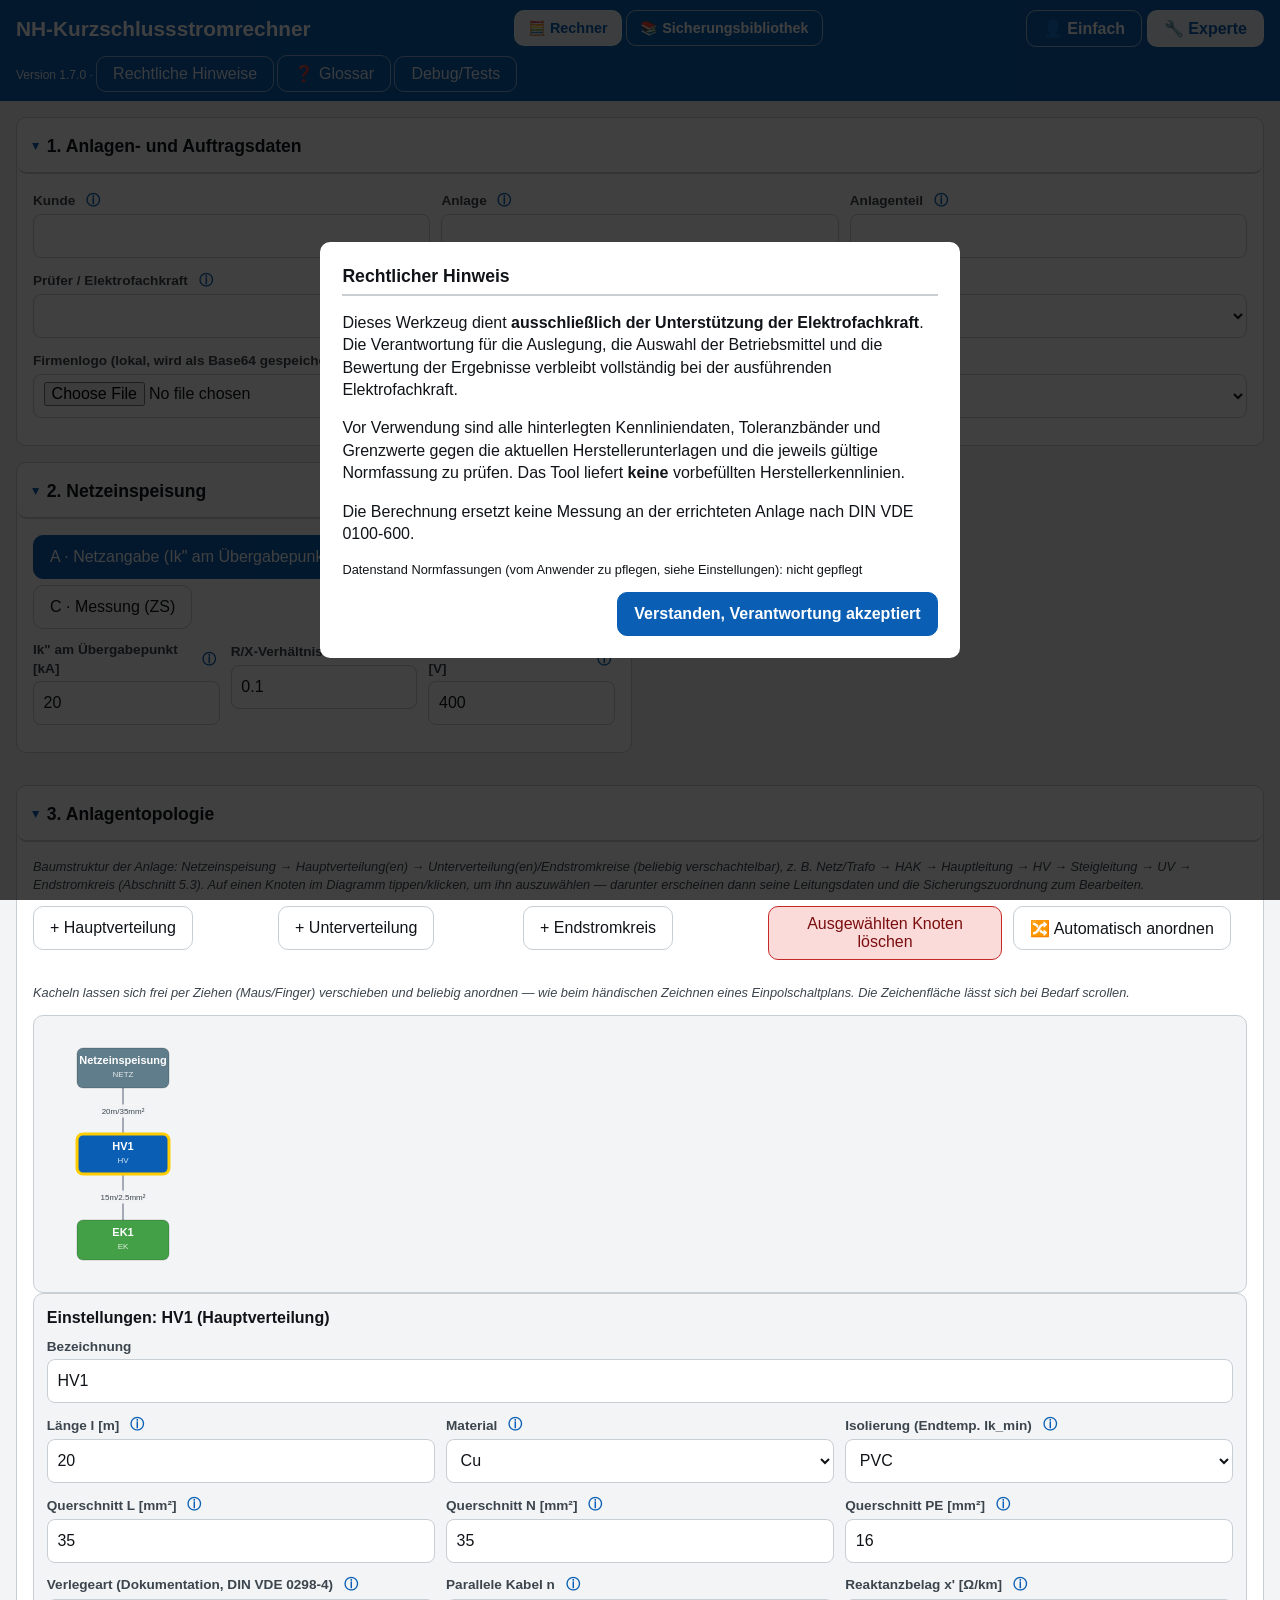
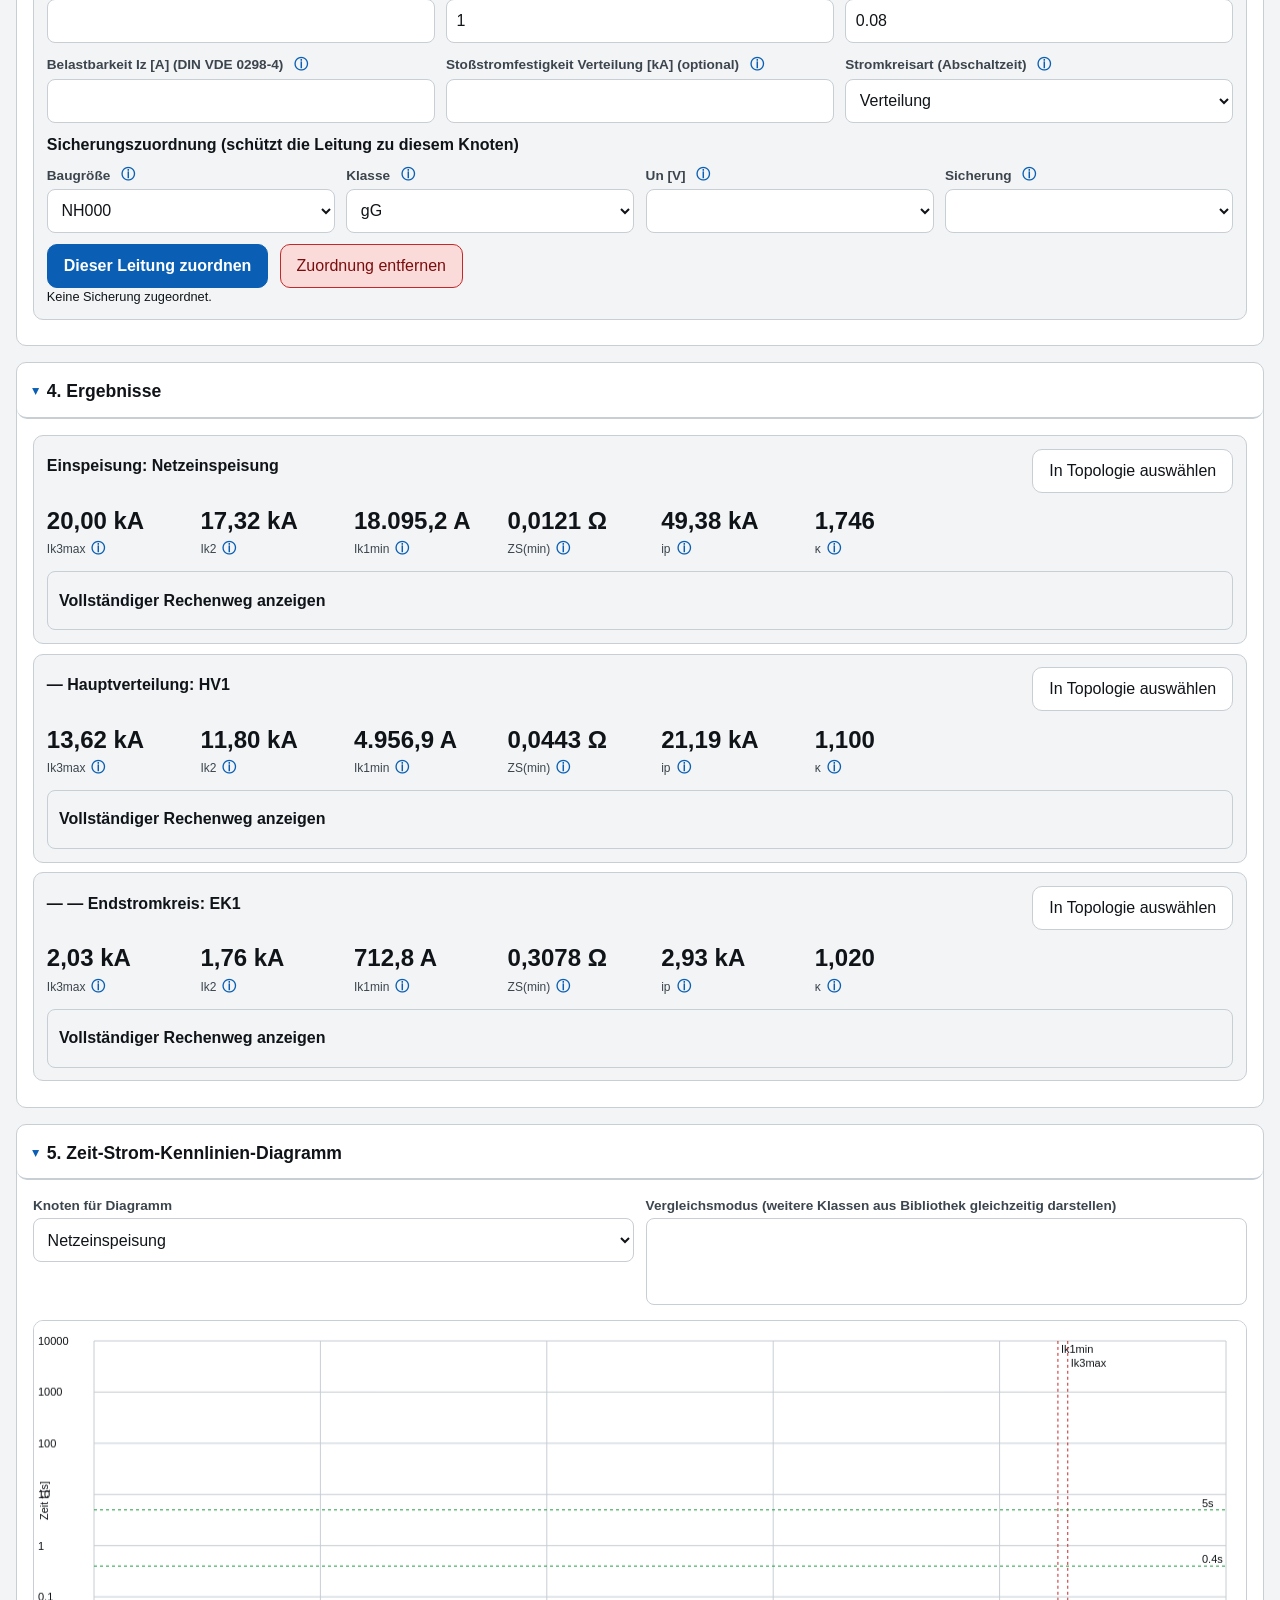
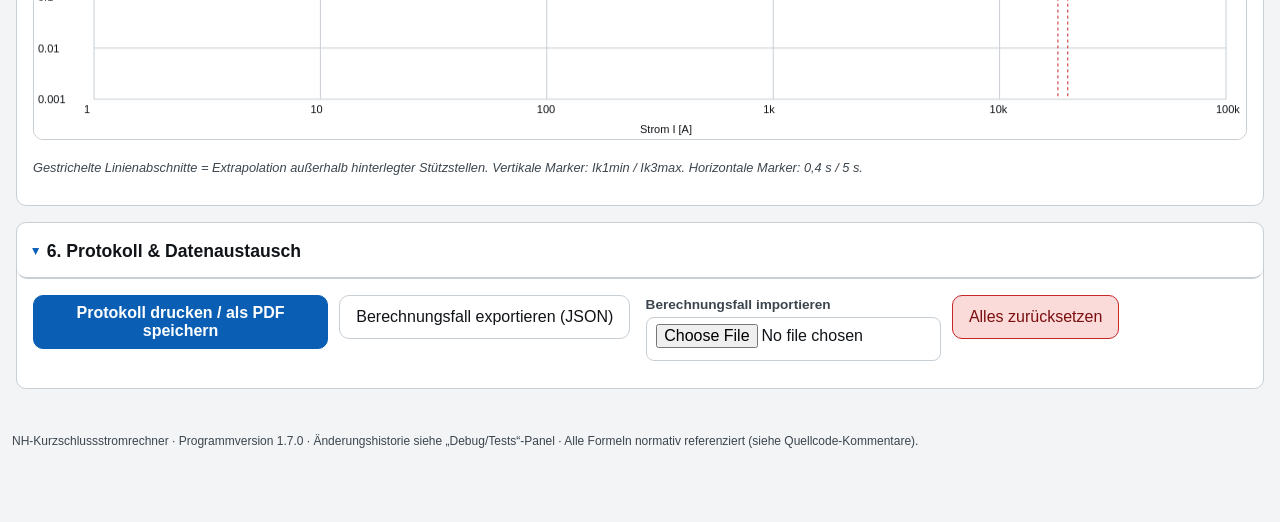
==== commit eab83451: "Sicherungsbibliothek in eigene Seite auslagern Der Abschnitt "Sicherungsbibliothek" ist nicht mehr T" ====
--- a/index.html
+++ b/index.html
@@ -4,234 +4,7 @@
 <meta charset="UTF-8">
 <meta name="viewport" content="width=device-width, initial-scale=1, maximum-scale=1, user-scalable=no">
 <title>NH-Kurzschlussstromrechner</title>
-<style>
-/* ============================================================
-   NH-Kurzschlussstromrechner — Stylesheet
-   ============================================================ */
-:root{
-  --bg:#f2f4f6; --panel:#ffffff; --ink:#101418; --ink-soft:#3c454d;
-  --line:#c7ced4; --accent:#0a5fb4; --accent-ink:#ffffff; --accent-hover-bg:rgba(10,95,180,.14);
-  --ok-bg:#d6f3dc; --ok-ink:#0d5c22; --ok-line:#1e9a41;
-  --bad-bg:#fbdada; --bad-ink:#7a0e0e; --bad-line:#c62828;
-  --na-bg:#e8e8e8; --na-ink:#444; --na-line:#999;
-  --warn-bg:#fff2cc; --warn-ink:#7a5b00; --warn-line:#c99a00;
-  --mono: ui-monospace, "Cascadia Mono", Consolas, monospace;
-  --sans: "Segoe UI", Arial, Helvetica, sans-serif;
-  --radius: 10px;
-  --tap: 44px;
-}
-@media (prefers-color-scheme: dark){
-  :root{
-    --bg:#14181b; --panel:#1e2327; --ink:#f0f2f4; --ink-soft:#c3cad0;
-    --line:#3a4147; --accent:#4da3ff; --accent-ink:#06131f; --accent-hover-bg:rgba(77,163,255,.18);
-    --ok-bg:#123a1c; --ok-ink:#8be09e; --ok-line:#1e9a41;
-    --bad-bg:#3d1414; --bad-ink:#ff9d9d; --bad-line:#c62828;
-    --na-bg:#2a2e31; --na-ink:#b7bcc0; --na-line:#666;
-    --warn-bg:#3a2f06; --warn-ink:#ffd876; --warn-line:#c99a00;
-  }
-}
-/* Manueller Theme-Umschalter (z.B. Artifact-Hosting-Umgebung) hat Vorrang vor der OS-Einstellung. */
-:root[data-theme="dark"]{
-  --bg:#14181b; --panel:#1e2327; --ink:#f0f2f4; --ink-soft:#c3cad0;
-  --line:#3a4147; --accent:#4da3ff; --accent-ink:#06131f; --accent-hover-bg:rgba(77,163,255,.18);
-  --ok-bg:#123a1c; --ok-ink:#8be09e; --ok-line:#1e9a41;
-  --bad-bg:#3d1414; --bad-ink:#ff9d9d; --bad-line:#c62828;
-  --na-bg:#2a2e31; --na-ink:#b7bcc0; --na-line:#666;
-  --warn-bg:#3a2f06; --warn-ink:#ffd876; --warn-line:#c99a00;
-}
-:root[data-theme="light"]{
-  --bg:#f2f4f6; --panel:#ffffff; --ink:#101418; --ink-soft:#3c454d;
-  --line:#c7ced4; --accent:#0a5fb4; --accent-ink:#ffffff; --accent-hover-bg:rgba(10,95,180,.14);
-  --ok-bg:#d6f3dc; --ok-ink:#0d5c22; --ok-line:#1e9a41;
-  --bad-bg:#fbdada; --bad-ink:#7a0e0e; --bad-line:#c62828;
-  --na-bg:#e8e8e8; --na-ink:#444; --na-line:#999;
-  --warn-bg:#fff2cc; --warn-ink:#7a5b00; --warn-line:#c99a00;
-}
-*{box-sizing:border-box;}
-html,body{margin:0;padding:0;}
-body{
-  font-family:var(--sans); background:var(--bg); color:var(--ink);
-  font-size:16px; line-height:1.4; padding-bottom:60px;
-}
-h1,h2,h3,h4{font-family:var(--sans); font-weight:700; margin:0 0 .5em 0;}
-h1{font-size:1.3rem;}
-h2{font-size:1.1rem; border-bottom:2px solid var(--line); padding-bottom:.3em;}
-h3{font-size:1rem;}
-button, select, input, textarea{font-family:inherit; font-size:1rem;}
-button{
-  min-height:var(--tap); min-width:var(--tap); padding:.5em 1em;
-  border-radius:var(--radius); border:1px solid var(--line);
-  background:var(--panel); color:var(--ink); cursor:pointer; touch-action:manipulation;
-}
-button.primary{background:var(--accent); color:var(--accent-ink); border-color:var(--accent); font-weight:600;}
-button.danger{background:var(--bad-bg); color:var(--bad-ink); border-color:var(--bad-line);}
-button:active{transform:translateY(1px);}
-input,select,textarea{
-  min-height:var(--tap); padding:.4em .6em; border-radius:8px; border:1px solid var(--line);
-  background:var(--panel); color:var(--ink); width:100%;
-}
-label{display:flex; align-items:center; gap:.35em; font-size:.85rem; color:var(--ink-soft); margin-bottom:.2em; font-weight:600;}
-button.infobtn{
-  display:inline-flex; align-items:center; justify-content:center;
-  min-width:22px; min-height:22px; width:22px; height:22px; padding:0; border-radius:50%;
-  background:transparent; color:var(--accent); border:none; font-size:.85rem; font-weight:800;
-  flex:0 0 auto; line-height:1; margin-left:2px;
-}
-button.infobtn:hover, button.infobtn:focus-visible{ background:var(--accent-hover-bg); }
-.info-popover{
-  position:fixed; z-index:900; max-width:min(360px, 90vw); background:var(--panel); color:var(--ink);
-  border:1px solid var(--accent); border-radius:10px; padding:.8em 1em; box-shadow:0 6px 24px rgba(0,0,0,.3);
-  font-size:.85rem; font-weight:400;
-}
-.info-popover h4{margin:0 0 .3em 0; font-size:.9rem;}
-.info-popover .quelle{color:var(--ink-soft); font-size:.75rem; margin-top:.4em; font-style:italic;}
-.info-popover .close{position:absolute; top:.3em; right:.3em; min-width:30px; min-height:30px; border-radius:50%; padding:0;}
-#glossarPanel{display:none;}
-#glossarPanel.open{display:block;}
-#glossarSearch{margin-bottom:.7em;}
-.glossar-entry{border-bottom:1px solid var(--line); padding:.5em 0;}
-.glossar-entry h4{margin:0 0 .2em 0;}
-.glossar-entry .quelle{color:var(--ink-soft); font-size:.78rem; font-style:italic;}
-.field{margin-bottom:.7em;}
-.row{display:flex; flex-wrap:wrap; gap:.7em;}
-.row > .field{flex:1 1 160px;}
-header#topbar{
-  position:sticky; top:0; z-index:50; background:var(--accent); color:var(--accent-ink);
-  padding:.6em 1em; display:flex; justify-content:space-between; align-items:center; gap:.5em; flex-wrap:wrap;
-}
-header#topbar h1{margin:0; color:var(--accent-ink);}
-header#topbar .meta{font-size:.75rem; opacity:.9;}
-#app{max-width:1400px; margin:0 auto; padding:1em;}
-.grid2{display:grid; grid-template-columns:1fr; gap:1em;}
-@media(min-width:980px){ .grid2{grid-template-columns:1fr 1fr;} .grid2 > .span2{grid-column:1/-1;} }
-section.panel, details.panel{
-  background:var(--panel); border:1px solid var(--line); border-radius:var(--radius);
-  padding:1em; margin-bottom:1em;
-}
-/* Auf-/zuklappbare Abschnitte (details/summary): eigener Chevron statt Browser-Standardmarker,
-   h2 bleibt in der summary-Zeile klickbar und behält seinen Abstand nach unten nur im geöffneten Zustand. */
-details.panel > summary{
-  list-style:none; cursor:pointer; min-height:var(--tap); display:flex; align-items:center;
-  margin:-1em -1em 0 -1em; padding:1em; border-radius:var(--radius);
-}
-details.panel > summary::-webkit-details-marker{display:none;}
-details.panel > summary::before{
-  content:"▸"; display:inline-block; margin-right:.5em; color:var(--accent); font-size:.85em;
-  transition:transform .15s ease; flex:0 0 auto;
-}
-details.panel[open] > summary::before{ transform:rotate(90deg); }
-details.panel > summary h2{ margin:0; border-bottom:none; padding-bottom:0; }
-details.panel[open] > summary{ margin-bottom:1em; border-bottom:2px solid var(--line); padding-bottom:.8em; }
-details.panel > summary:hover{ background:var(--accent-hover-bg); }
-details.panel > summary:focus-visible{ outline:2px solid var(--accent); outline-offset:-2px; }
-.card{border:1px solid var(--line); border-radius:var(--radius); padding:.8em; margin-bottom:.6em; background:var(--bg);}
-.card-head{display:flex; justify-content:space-between; align-items:center; gap:.5em; margin-bottom:.4em;}
-.tag{display:inline-block; padding:.15em .5em; border-radius:6px; font-size:.75rem; font-weight:700; border:1px solid var(--line);}
-.tag.ok{background:var(--ok-bg); color:var(--ok-ink); border-color:var(--ok-line);}
-.tag.bad{background:var(--bad-bg); color:var(--bad-ink); border-color:var(--bad-line);}
-.tag.na{background:var(--na-bg); color:var(--na-ink); border-color:var(--na-line);}
-.tag.warn{background:var(--warn-bg); color:var(--warn-ink); border-color:var(--warn-line);}
-.ampel{border-radius:var(--radius); border:2px solid; padding:.7em; margin-bottom:.5em;}
-.ampel.ok{background:var(--ok-bg); color:var(--ok-ink); border-color:var(--ok-line);}
-.ampel.bad{background:var(--bad-bg); color:var(--bad-ink); border-color:var(--bad-line);}
-.ampel.na{background:var(--na-bg); color:var(--na-ink); border-color:var(--na-line);}
-.ampel .titlerow{display:flex; justify-content:space-between; font-weight:700;}
-.kennzahl{display:inline-block; min-width:9em; margin:.3em .6em .3em 0;}
-.kennzahl .val{font-size:1.5rem; font-weight:800; display:block;}
-.kennzahl .lbl{font-size:.75rem; color:var(--ink-soft);}
-details.rechenweg{margin-top:.4em; background:var(--bg); border:1px solid var(--line); border-radius:8px; padding:.4em .7em;}
-details.rechenweg summary{cursor:pointer; font-weight:600; min-height:var(--tap); display:flex; align-items:center;}
-details.rechenweg pre{white-space:pre-wrap; font-family:var(--mono); font-size:.82rem; margin:.5em 0 0 0;}
-.warnbox{background:var(--warn-bg); color:var(--warn-ink); border:1px solid var(--warn-line); border-radius:8px; padding:.6em .8em; margin-bottom:.5em; font-weight:600;}
-.hinweis{font-size:.8rem; color:var(--ink-soft); font-style:italic;}
-canvas#chart{width:100%; height:420px; background:var(--panel); border:1px solid var(--line); border-radius:var(--radius); touch-action:pinch-zoom;}
-.modebar{display:flex; gap:.4em; flex-wrap:wrap; margin-bottom:.7em;}
-.modebar button.active{background:var(--accent); color:var(--accent-ink); border-color:var(--accent);}
-#legalOverlay{
-  position:fixed; inset:0; background:rgba(0,0,0,.75); z-index:1000;
-  display:flex; align-items:center; justify-content:center; padding:1em;
-}
-#legalOverlay .box{background:var(--panel); color:var(--ink); max-width:640px; border-radius:var(--radius); padding:1.4em; max-height:90vh; overflow:auto;}
-table{border-collapse:collapse; width:100%; font-size:.9rem;}
-table th, table td{border:1px solid var(--line); padding:.35em .5em; text-align:left;}
-table th{background:var(--bg);}
-#protoHead, #protoEingaben, #protoErgebnisse, #protoBewertung, #testResults{overflow-x:auto;}
-#protoHead table, #protoErgebnisse table, #testResults table{min-width:520px;}
-.small{font-size:.8rem;}
-.pill-btn{border-radius:999px;}
-.flexend{display:flex; justify-content:flex-end; gap:.5em;}
-#debugPanel{display:none;}
-#debugPanel.open{display:block;}
-textarea.jsonbox{min-height:200px; font-family:var(--mono); font-size:.8rem;}
-.badge-src{font-size:.7rem; color:var(--ink-soft); display:block; margin-top:.15em;}
-.dragHandle{cursor:grab; user-select:none; font-size:1.3rem; padding:0 .3em;}
-.pv-only{display:none;}
-.ac-only{display:block;}
-#topoDiagramWrap{overflow:auto; max-height:65vh; background:var(--bg); border:1px solid var(--line); border-radius:var(--radius); padding:.5em;}
-#topoDiagram{display:block;}
-/* .topo-svg statt #topoDiagram, damit dieselbe Gestaltung auch für den geklonten Diagramm-
-   Schnappschuss im Prüfprotokoll gilt (dort ohne id, um doppelte IDs im Dokument zu vermeiden). */
-.topo-svg .knoten-tile{touch-action:none; cursor:grab;}
-.topo-svg .knoten-tile.dragging{cursor:grabbing;}
-.topo-svg .kanten-label{font-size:8px; fill:var(--ink-soft);}
-.topo-svg .kanten-label-bg{fill:var(--bg); fill-opacity:0.95;}
-.modeswitch{display:flex; gap:.3em;}
-.modeswitch button{
-  background:transparent; border:1px solid rgba(255,255,255,.6); color:inherit; min-height:36px; font-weight:600;
-}
-.modeswitch button.active{background:rgba(255,255,255,.92); color:var(--accent);}
-body.mode-einfach .mode-experte{display:none !important;}
-body.mode-experte .mode-einfach{display:none !important;}
-.grosstreffer{font-size:.78rem; color:var(--ink-soft); margin:.3em 0;}
-.einfach-ergebnis-card{border:2px solid; border-radius:var(--radius); padding:.7em .9em; margin-bottom:.6em;}
-.einfach-ergebnis-card.trip{border-color:var(--bad-line); background:var(--bad-bg); color:var(--bad-ink);}
-.einfach-ergebnis-card.notrip{border-color:var(--ok-line); background:var(--ok-bg); color:var(--ok-ink);}
-.einfach-ergebnis-card.unklar{border-color:var(--na-line); background:var(--na-bg); color:var(--na-ink);}
-.einfach-ergebnis-card .titlerow{display:flex; justify-content:space-between; font-weight:700; gap:.5em; flex-wrap:wrap;}
-footer#appfooter{max-width:1400px; margin:0 auto; padding:1em; font-size:.75rem; color:var(--ink-soft);}
-
-/* Druckprotokoll: auf dem Bildschirm unsichtbar, erscheint nur beim Drucken/PDF-Export
-   (Abschnitt "Protokoll & Datenaustausch"). Bewusst getrennt vom Bearbeitungsbereich, damit
-   der Ausdruck wie ein eigenständiges, sauberes Dokument aussieht statt wie ein Seitenauszug. */
-#protokollDruck{display:none;}
-.proto-briefkopf{display:flex; align-items:center; gap:1em; margin-bottom:1em; padding-bottom:.8em; border-bottom:3px solid var(--accent);}
-.proto-briefkopf img{max-height:64px; max-width:220px; object-fit:contain;}
-.proto-briefkopf .proto-titel{font-size:1.4rem; font-weight:800; margin:0;}
-.proto-briefkopf .proto-untertitel{font-size:.85rem; color:var(--ink-soft);}
-#protokollDruck h3{margin-top:1.4em; border-bottom:1px solid var(--line); padding-bottom:.2em;}
-.proto-knoten-block{border:1px solid var(--line); border-radius:8px; padding:.6em .9em; margin-bottom:.7em;}
-.proto-knoten-block h4{margin:0 0 .4em 0;}
-.proto-ampel-row{display:flex; justify-content:space-between; gap:1em; border-left:4px solid var(--na-line); padding:.15em .6em; margin-bottom:.25em; font-size:.85rem;}
-.proto-ampel-row.ok{border-left-color:var(--ok-line);}
-.proto-ampel-row.bad{border-left-color:var(--bad-line); font-weight:700;}
-.proto-ampel-row .proto-status{white-space:nowrap; font-weight:700;}
-.proto-svg-wrap{overflow-x:auto; border:1px solid var(--line); border-radius:8px; padding:.5em; background:var(--bg);}
-.proto-svg-wrap svg{max-width:100%; height:auto; display:block;}
-.proto-chart-img{max-width:100%; height:auto; border:1px solid var(--line); border-radius:8px;}
-.proto-disclaimer{font-size:.8rem; font-style:italic; margin-top:1.5em;}
-.proto-unterschrift{margin-top:3em;}
-.proto-fusszeile{font-size:.75rem; color:var(--ink-soft); margin-top:2em; border-top:1px solid var(--line); padding-top:.5em;}
-
-@media print{
-  header#topbar, footer#appfooter, #arbeitsbereich, #legalOverlay{display:none !important;}
-  body{background:#fff; color:#000; padding:0; font-size:10.5pt;}
-  #protokollDruck{display:block !important; max-width:none; margin:0; padding:0; border:none; box-shadow:none; break-inside:auto;}
-  a{color:#000; text-decoration:none;}
-  @page{size:A4; margin:16mm 14mm;}
-  #protokollDruck table{font-size:9.5pt;}
-  #protokollDruck table th, #protokollDruck table td{border:1px solid #000; padding:.3em .5em;}
-  .proto-briefkopf{border-bottom-color:#000;}
-  .proto-knoten-block{border-color:#000; break-inside:avoid;}
-  .proto-ampel-row{border-left-color:#999;}
-  .proto-ampel-row.ok{border-left-color:#000;}
-  .proto-ampel-row.bad{border-left-color:#000; border-left-width:6px;}
-  .proto-svg-wrap, .proto-chart-img{border-color:#000; background:#fff;}
-  /* Diagramm im Protokoll immer hell darstellen, unabhängig vom aktuell aktiven Bildschirm-Theme. */
-  .proto-svg-wrap .kanten-label-bg{fill:#fff;}
-  .proto-svg-wrap .kanten-label{fill:#333;}
-  *{-webkit-print-color-adjust:exact; print-color-adjust:exact;}
-}
-</style>
+<link rel="stylesheet" href="styles.css">
 </head>
 <body>
 
@@ -255,6 +28,10 @@
 
 <header id="topbar">
   <h1>NH-Kurzschlussstromrechner</h1>
+  <nav class="topnav">
+    <a href="index.html" class="active">🧮 Rechner</a>
+    <a href="sicherungsbibliothek.html">📚 Sicherungsbibliothek</a>
+  </nav>
   <div class="modeswitch" id="modeSwitch">
     <button data-appmode="einfach" id="btnModeEinfach">👤 Einfach</button>
     <button data-appmode="experte" id="btnModeExperte">🔧 Experte</button>
@@ -286,7 +63,7 @@
 <section class="panel mode-einfach">
   <h2>Sicherungs-Schnellcheck</h2>
   <p class="hinweis">Einfacher Modus: Strom eingeben, optional nach Hersteller/Charakteristik/Baugröße filtern —
-  das Tool zeigt, welche Sicherungen aus der Bibliothek (Abschnitt „Sicherungsbibliothek“ unten) bei diesem
+  das Tool zeigt, welche Sicherungen aus der Bibliothek (eigene Seite „📚 Sicherungsbibliothek“, oben verlinkt) bei diesem
   Strom auslösen würden und nach welcher Zeit. Für die vollständige Netz-/Anlagenberechnung mit Bewertung
   nach allen sechs Prüfungen bitte in den „🔧 Experte“-Modus wechseln.</p>
   <div class="row">
@@ -383,33 +160,15 @@
   <div id="nodeEditor"></div>
 </details>
 
-<details class="panel span2" open id="sec-sicherungsbibliothek">
-  <summary><h2>4. Sicherungsbibliothek</h2></summary>
-  <p class="hinweis">Kennliniendaten sind herstellerspezifisch und urheberrechtlich geschützt — es sind
-  <strong>keine</strong> Werksdaten vorbefüllt. Bitte eigene Datensätze anlegen oder als JSON importieren
-  (Struktur siehe Lastenheft Abschnitt 4.4). Die Zuordnung einer Sicherung zu einer Leitung erfolgt in den
-  Einstellungen des jeweiligen Knotens in Abschnitt 3.</p>
-  <div class="row">
-    <div class="field"><label>JSON-Import Sicherungsbibliothek</label><input type="file" id="fuseImportFile" accept="application/json"></div>
-    <div class="field"><label>&nbsp;</label><button id="btnExportFuses">Bibliothek exportieren (JSON)</button></div>
-    <div class="field"><label>&nbsp;</label><button id="btnNewFuseTemplate">Neuen Sicherungsdatensatz anlegen</button></div>
-    <div class="field"><label>&nbsp; <button type="button" class="infobtn" data-info="vorlagendatenbank">ⓘ</button></label><button id="btnLoadVorlagenDB">+ Große Vorlagen-Datenbank laden</button></div>
-  </div>
-  <div id="fuseEditorHost"></div>
-  <h3>Bibliothek (<span id="fuseCount">0</span> Datensätze)</h3>
-  <input type="text" id="fuseFilter" placeholder="Bibliothek filtern (Hersteller, Typ, Klasse, Baugröße, In) …">
-  <div id="fuseList"></div>
-</details>
-
 </div>
 
 <details class="panel mode-experte" open id="sec-ergebnisse">
-  <summary><h2>5. Ergebnisse</h2></summary>
+  <summary><h2>4. Ergebnisse</h2></summary>
   <div id="ergebnisse"></div>
 </details>
 
 <details class="panel mode-experte" open id="sec-diagramm">
-  <summary><h2>6. Zeit-Strom-Kennlinien-Diagramm</h2></summary>
+  <summary><h2>5. Zeit-Strom-Kennlinien-Diagramm</h2></summary>
   <div class="row">
     <div class="field"><label>Knoten für Diagramm</label><select id="chartNode"></select></div>
     <div class="field"><label>Vergleichsmodus (weitere Klassen aus Bibliothek gleichzeitig darstellen)</label>
@@ -421,7 +180,7 @@
 </details>
 
 <details class="panel no-print mode-experte" open id="sec-protokoll-export">
-  <summary><h2>7. Protokoll &amp; Datenaustausch</h2></summary>
+  <summary><h2>6. Protokoll &amp; Datenaustausch</h2></summary>
   <div class="row">
     <div class="field"><button class="primary" id="btnPrint">Protokoll drucken / als PDF speichern</button></div>
     <div class="field"><button id="btnExportCase">Berechnungsfall exportieren (JSON)</button></div>
@@ -454,15 +213,18 @@
   Änderungshistorie siehe „Debug/Tests“-Panel · Alle Formeln normativ referenziert (siehe Quellcode-Kommentare).
 </footer>
 
+<script src="shared.js"></script>
 <script>
 /* ============================================================================================
    NH-KURZSCHLUSSSTROMRECHNER
    Berechnungskern (reine, DOM-freie Funktionen) + UI-Schicht.
    Normverweise stehen jeweils direkt bei Formel/Grenzwert als Kommentar.
+   APP_VERSION, Glossar, Info-Popover-System und die Sicherungsdatensatz-Basisfunktionen
+   (neueSicherungsvorlage, Vorlagen-Datenbank, ensureFuseId, el/fmt/downloadJSON usw.) stehen
+   in shared.js -- gemeinsam mit sicherungsbibliothek.html genutzt.
    ============================================================================================ */
 "use strict";
 
-const APP_VERSION = "1.6.0";
 const CHANGELOG = [
   { v: "1.0.0", datum: "2026-07-26", text: "Erste Fassung: Berechnungskern, Bewertungslogik, Kennliniendiagramm, Protokoll, Import/Export, Testsuite." },
   { v: "1.1.0", datum: "2026-07-26", text: "Anlagentopologie (Baumstruktur Einspeisung → Hauptverteilung(en) → Unterverteilung(en)/Endstromkreise) mit visuellem SVG-Diagramm ersetzt die frühere lineare Leitungsstrecke. Leitungsdaten und Sicherungszuordnung werden je Knoten in dessen Einstellungen bearbeitet (Klick/Tipp auf den Knoten im Diagramm). Automatische Migration älterer gespeicherter Berechnungsfälle." },
@@ -472,7 +234,8 @@
   { v: "1.4.1", datum: "2026-07-26", text: "Leitungsbeschriftungen (Länge/Querschnitt) im Topologie-Diagramm erhalten einen Hintergrund-Chip in Diagrammfarbe, damit die Verbindungslinie darunter nicht mehr mit dem Text überlappt -- auch bei frei verschobenen, diagonalen Verbindungen bleibt die Beschriftung klar lesbar." },
   { v: "1.4.2", datum: "2026-07-26", text: "Malreihenfolge im Topologie-Diagramm korrigiert: ALLE Verbindungslinien werden jetzt in einem Durchlauf vor ALLEN Beschriftungen gezeichnet. Zuvor konnte bei sich kreuzenden/überlappenden Linien (durch freies Verschieben der Kacheln) eine fremde Linie über einer bereits gezeichneten Beschriftung liegen und sie unlesbar machen." },
   { v: "1.5.0", datum: "2026-07-27", text: "Prüfprotokoll (Druck/PDF-Export) grundlegend überarbeitet: erscheint jetzt als eigenständiges Dokument mit Briefkopf (Firmenlogo, Titel, Anlagendaten) statt als Ausdruck der gesamten Bearbeitungsoberfläche. Eingaben werden je Netzeinspeisungs-Modus sauber tabellarisch dargestellt statt als Rohdaten-Dump. Die Anlagentopologie wird als Diagramm eingebettet, die Bewertungsübersicht zeigt jetzt tatsächlich die berechneten Ergebnisse aller sechs Prüfungen je Knoten (zuvor nur ein Verweis auf den Bildschirmbereich), eine Tabelle der verwendeten Sicherungen mit Quelle/Datenstand sowie das Zeit-Strom-Kennliniendiagramm als Bild sind neu hinzugekommen." },
-  { v: "1.6.0", datum: "2026-07-27", text: "Alle Hauptabschnitte (1-7) sind jetzt einzeln auf- und zuklappbar (Klick/Tipp auf die Überschrift) -- praktisch auf kleinen Bildschirmen, um nur die gerade benötigten Bereiche einzublenden. Der Auf-/Zu-Zustand jedes Abschnitts wird gemerkt (localStorage). Diagramm und Anlagentopologie zeichnen sich beim Wiederaufklappen automatisch neu." }
+  { v: "1.6.0", datum: "2026-07-27", text: "Alle Hauptabschnitte (1-7) sind jetzt einzeln auf- und zuklappbar (Klick/Tipp auf die Überschrift) -- praktisch auf kleinen Bildschirmen, um nur die gerade benötigten Bereiche einzublenden. Der Auf-/Zu-Zustand jedes Abschnitts wird gemerkt (localStorage). Diagramm und Anlagentopologie zeichnen sich beim Wiederaufklappen automatisch neu." },
+  { v: "1.7.0", datum: "2026-07-28", text: "Sicherungsbibliothek in eine eigene Seite (sicherungsbibliothek.html) ausgelagert, über ein neues Menü in der Kopfzeile erreichbar. Rechner und Bibliothek teilen sich denselben gespeicherten Datenbestand (localStorage) -- angelegte/importierte Sicherungen stehen unmittelbar bei der Sicherungszuordnung in der Anlagentopologie und im Einfachen Modus zur Verfügung. Stylesheet (styles.css) und gemeinsam genutzte Logik (shared.js: Glossar, Info-Popover, Sicherungsdatensatz-Basisfunktionen) wurden dafür in eigene Dateien ausgelagert." }
 ];
 
 /* =========================================================================
@@ -517,203 +280,8 @@
   gD:  { ueberlastschutz:true,  kurzschlussschutz:true,  bemessung:"A",   label:"gD - Nordamerikanisch, time delay" }
 };
 
-// ---- Glossar / Wiki: erklärt jeden Eingabe- und Ergebniswert des Tools. Wird sowohl als
-// anklickbares ⓘ-Infofeld neben der jeweiligen Bezeichnung als auch als durchsuchbare
-// Gesamtübersicht (Abschnitt "Glossar/Wiki") angezeigt. ------------------------------------
-const GLOSSAR = {
-  // Anlagendaten
-  kunde: { titel:"Kunde", text:"Name des Auftraggebers/Kunden. Reine Dokumentationsangabe für Kopf und Protokoll, ohne Einfluss auf die Berechnung." },
-  anlage: { titel:"Anlage", text:"Bezeichnung der Gesamtanlage bzw. des Gebäudes/der Liegenschaft, in der sich der betrachtete Stromkreis befindet." },
-  anlagenteil: { titel:"Anlagenteil", text:"Bezeichnung des konkret betrachteten Anlagenteils, z. B. „Unterverteilung Keller“ oder „Werkstatt West“." },
-  pruefer: { titel:"Prüfer / Elektrofachkraft", text:"Name der Elektrofachkraft, die die Berechnung durchführt. Die Verantwortung für Auslegung und Bewertung verbleibt bei dieser Person (siehe Startdialog)." },
-  netzform: { titel:"Netzform", text:"TN-S, TN-C-S, TT oder IT nach DIN VDE 0100-410. Bestimmt u. a. die zulässige Abschaltzeit (Tab. 41.1) und wie die Fehlerschleife L–PE gebildet wird.", quelle:"DIN VDE 0100-410" },
-  logo: { titel:"Firmenlogo", text:"Optionales Logo für das gedruckte Prüfprotokoll. Wird ausschließlich lokal im Browser als Base64 gespeichert – kein Upload an einen Server." },
-  cmax: { titel:"c-Faktor (Spannungsfaktor)", text:"Spannungsfaktor c zur Bildung der Ersatzspannungsquelle c·Un/√3 an der Kurzschlussstelle. c_max=1,05 bei ±6 % Netztoleranz, c_max=1,10 bei +10 % Toleranz – wird für Ik_max (Ausschaltvermögen, Stoßkurzschlussstrom ip) verwendet. Für Ik_min gilt fest c_min=0,95, unabhängig von dieser Auswahl.", quelle:"DIN EN 60909-0 (VDE 0102), Tab. 1" },
-  // Netzeinspeisung
-  a_ik3: { titel:"Ik\" am Übergabepunkt", text:"Anfangs-Kurzschlusswechselstrom (dreipolig) am Übergabepunkt, z. B. laut Auskunft des Netzbetreibers. Ausgangswert für Modus A – daraus wird die Netzimpedanz an dieser Stelle zurückgerechnet." },
-  rx_verhaeltnis: { titel:"R/X-Verhältnis", text:"Verhältnis von Wirk- zu Blindwiderstand der Quellimpedanz. Bestimmt die Aufteilung der berechneten Impedanz Z in R und X sowie den κ-Faktor (Stoßkurzschlussstrom). Vorgabewert 0,1, wenn keine genaueren Angaben vorliegen." },
-  un_allgemein: { titel:"Bemessungsspannung Un", text:"Verkettete (Leiter-Leiter-)Spannung an der betrachteten Stelle, i. d. R. 400 V im Niederspannungsnetz." },
-  skq: { titel:"Vorgelagerte Netzkurzschlussleistung Sk\"Q", text:"Anfangs-Kurzschlusswechselleistung des vorgelagerten Netzes an der Übergabestelle zur Oberspannungsseite des Transformators (Angabe des Netzbetreibers)." },
-  un_hv: { titel:"Un Oberspannungsseite", text:"Bemessungsspannung des Netzes auf der Oberspannungsseite (Primärseite) des Transformators, z. B. 20.000 V bei einem 20-kV-Mittelspannungsnetz." },
-  srt: { titel:"Bemessungsleistung SrT", text:"Bemessungsscheinleistung (Nennleistung) des Transformators in kVA, laut Typenschild." },
-  ukr: { titel:"Kurzschlussspannung ukr", text:"Relative Kurzschlussspannung des Transformators in %, laut Typenschild. Bestimmt maßgeblich die Transformatorimpedanz Z_T." },
-  pkrt: { titel:"Kurzschlussverlustleistung PkrT", text:"Kupferverluste des Transformators bei Bemessungsstrom (Kurzschlussversuch), laut Typenschild oder Prüfprotokoll. Bestimmt den Wirkanteil R_T der Transformatorimpedanz." },
-  zs_gemessen: { titel:"Gemessene Schleifenimpedanz ZS", text:"Mit einem Messgerät (z. B. Fluke 1664 FC) ermittelte Fehlerschleifenimpedanz L–PE an der Messstelle. Dies ist ein GEMESSENER, kein gerechneter Wert – er wird als Startpunkt übernommen, die nachgelagerte Leitungsstrecke wird rechnerisch aufaddiert." },
-  // Leitungsdaten (Topologie-Knoten)
-  leitung_laenge: { titel:"Länge l", text:"Länge der Leitung/des Kabels von diesem Knoten zum übergeordneten Verteiler in Metern (einfache Länge, nicht Hin- und Rückweg)." },
-  leitung_material: { titel:"Material", text:"Leitermaterial Kupfer (Cu) oder Aluminium (Al). Bestimmt den spezifischen Widerstand ρ und damit R der Leitung.", quelle:"DIN EN 60909-0" },
-  leitung_isolierung: { titel:"Isolierung", text:"PVC oder VPE (vernetztes Polyethylen/XLPE). Bestimmt die zulässige Leiterendtemperatur im Kurzschlussfall (Vorgabe 80 °C bei PVC, 90 °C bei VPE), die für die Berechnung von Ik1min (heiße Leiterimpedanz) verwendet wird." },
-  leitung_AL: { titel:"Querschnitt L", text:"Querschnitt des Außenleiters (Phase) in mm². Wird für alle Kurzschlussstrom-Berechnungen (Ik3, Ik2, Ik1) sowie für die thermische Kurzschlussfestigkeit (Adiabatengleichung) verwendet." },
-  leitung_AN: { titel:"Querschnitt N", text:"Querschnitt des Neutralleiters in mm². Derzeit dokumentarisch erfasst; die Kurzschlussberechnung verwendet den Querschnitt L (Außenleiter) und PE (Schutzleiter)." },
-  leitung_APE: { titel:"Querschnitt PE", text:"Querschnitt des Schutzleiters in mm². Wichtig: ist der PE-Querschnitt gegenüber L reduziert (häufig bei größeren Querschnitten), sinkt Ik1min spürbar – deshalb getrennt von L zu erfassen (siehe DIN VDE 0100-540)." , quelle:"DIN VDE 0100-540"},
-  leitung_verlegeart: { titel:"Verlegeart", text:"Dokumentation der Verlegeart nach DIN VDE 0298-4 (z. B. Verlegeart B2, C, E). Derzeit reine Dokumentationsangabe für das Protokoll; die Strombelastbarkeit Iz ist separat einzutragen." , quelle:"DIN VDE 0298-4"},
-  leitung_n: { titel:"Parallele Kabel n", text:"Anzahl parallel verlegter, identischer Kabel/Leitungen je Außenleiter. Reduziert R und X um den Faktor 1/n." },
-  leitung_xstrich: { titel:"Reaktanzbelag x'", text:"Reaktanzbelag der Leitung in Ω/km. Vorgabewert 0,08 Ω/km für Kabel (Anhaltswert); bei genaueren Herstellerangaben hier überschreibbar.", quelle:"DIN EN 60909-4 (Anhaltswert)" },
-  leitung_iz: { titel:"Belastbarkeit Iz", text:"Zulässige Dauerstrombelastbarkeit der Leitung nach Verlegeart, Häufung und Umgebungstemperatur. Wird für die Überlastschutzprüfung (Iz ≥ In, If ≤ 1,45·Iz) benötigt.", quelle:"DIN VDE 0298-4" },
-  leitung_stoss: { titel:"Stoßstromfestigkeit Verteilung", text:"Bemessungs-Stoßstromfestigkeit (Ipk) der Verteilung/des Schaltschranks laut Hersteller, optional. Wird mit dem berechneten Stoßkurzschlussstrom ip verglichen." },
-  leitung_stromkreisart: { titel:"Stromkreisart", text:"Endstromkreis oder Verteilungsstromkreis. Bestimmt die maßgebliche zulässige Abschaltzeit nach Tab. 41.1 (TN-System: 0,4 s bzw. 5 s)." , quelle:"DIN VDE 0100-410 Tab. 41.1"},
-  // Sicherungsdatensatz (JSON, Abschnitt 4.4)
-  f_hersteller: { titel:"hersteller", text:"Name des Sicherungsherstellers, wie in dessen Datenblatt angegeben. Reine Dokumentationsangabe." },
-  f_typ: { titel:"typbezeichnung", text:"Typbezeichnung/Artikelnummer des Sicherungseinsatzes laut Hersteller-Datenblatt." },
-  f_baugroesse: { titel:"baugroesse", text:"Baugröße nach DIN 43620: NH000, NH00, NH0, NH1, NH2, NH3, NH4, NH4a sowie die verlängerten Varianten NH1XL/NH2XL/NH3XL.", quelle:"DIN 43620" },
-  f_klasse: { titel:"klasse", text:"Klassenbezeichnung aus Funktionsklasse (g=Ganzbereich, a=Teilbereich) + Betriebsklasse (G/M/R/S/Tr/B/PV/N/D). Steuert unmittelbar, ob Überlastschutz gegeben ist (siehe Zwingende Warnungen).", quelle:"DIN EN 60269-1/-2 (VDE 0636)" },
-  f_in: { titel:"In_A", text:"Bemessungsstrom des Sicherungseinsatzes in Ampere. Bei gM zusätzlich Ich_A (Ausschaltvermögen-Bemessung), bei gTr stattdessen Sr_kVA." },
-  f_ich: { titel:"Ich_A", text:"Nur bei Klasse gM: zweiter Bemessungsstrom, nach dem sich Baugröße/Kennlinie und Ausschaltvermögen richten (Kennzeichnung „In M Ich“, z. B. 63M100). Der Leitungsschutz richtet sich hingegen nach In." },
-  f_srkva: { titel:"Sr_kVA", text:"Nur bei Klasse gTr: Bemessungsleistung des zu schützenden Transformators in kVA. Der äquivalente Bemessungsstrom errechnet sich aus In = S/(√3·Un)." },
-  f_un: { titel:"Un_V", text:"Bemessungsspannung des Sicherungseinsatzes in Volt (AC oder DC, siehe „stromart“). Muss ≥ der tatsächlichen Betriebsspannung sein." },
-  f_stromart: { titel:"stromart", text:"AC oder DC. Bei Klasse gPV zwingend DC – die gesamte Berechnung schaltet dann auf den Gleichstromzweig um (kein Ik2/Ik3, kein κ)." },
-  f_icn: { titel:"Icn_kA", text:"Bemessungsausschaltvermögen der Sicherung in kA bei der angegebenen Spannung. Wird gegen Ik3max geprüft (Prüfung 2, Ausschaltvermögen)." },
-  f_kennlinie: { titel:"kennlinie", text:"Zeit-Strom-Kennlinie als Liste von Stützstellen {t_s, I_A}. Wird doppelt-logarithmisch interpoliert/extrapoliert, um Abschaltzeit ta und Abschaltstrom Ia zu bestimmen. Stammt ausschließlich aus Herstellerunterlagen – keine Schätzwerte eintragen." },
-  f_schmelzi2t: { titel:"schmelz_I2t_A2s", text:"Schmelz-I²t-Wert (nur Vorlichtbogenphase) der Sicherung in A²s. Wird bei der exakten Selektivitätsprüfung als Grenzwert der VORGELAGERTEN Sicherung verwendet." },
-  f_gesamti2t: { titel:"gesamt_I2t_A2s", text:"Gesamt-I²t-Wert (Vorlichtbogen + Lichtbogen) der Sicherung in A²s. Wird für die thermische Kurzschlussfestigkeit bei ta ≤ 0,1 s sowie als Vergleichswert der NACHGELAGERTEN Sicherung bei der Selektivitätsprüfung verwendet." },
-  f_durchlass: { titel:"durchlassstrom", text:"Begrenzungskennlinie als Liste {Ik_prosp_kA, Id_kA}: welcher tatsächliche (begrenzte) Durchlassstrom Id bei welchem prospektiven Kurzschlussstrom auftritt. Wird für die dynamische Beanspruchung ausgewertet." },
-  f_verlust: { titel:"verlustleistung_W", text:"Verlustleistung der Sicherung bei Bemessungsstrom in Watt, laut Datenblatt. Dokumentationsangabe, z. B. für die Erwärmungsberechnung des Schaltschranks (nicht Teil dieses Tools)." },
-  f_inf: { titel:"Inf_A", text:"Nur bei gG: kleiner Prüfstrom (Nichtauslösestrom) nach DIN EN 60269-2 – der Strom, bei dem die Sicherung sicher NICHT auslösen darf." , quelle:"DIN EN 60269-2"},
-  f_if: { titel:"If_A", text:"Nur bei gG: großer Prüfstrom (Auslösestrom, „I2“) nach DIN EN 60269-2 – wird in der Überlastschutzprüfung als If ≤ 1,45·Iz verwendet." , quelle:"DIN EN 60269-2"},
-  f_tkkonv: { titel:"tk_konv_s", text:"Konventionelle Zeit der Sicherung in Sekunden, innerhalb derer bei Inf/If definiert (nicht) ausgelöst werden muss, abhängig vom Bemessungsstrom." , quelle:"DIN EN 60269-2"},
-  f_quelle: { titel:"quelle", text:"Angabe des Herstellerdatenblatts, aus dem alle Werte dieses Datensatzes entnommen wurden – erscheint auch im gedruckten Protokoll." },
-  f_stand: { titel:"stand", text:"Datenstand/Ausgabedatum des verwendeten Herstellerdatenblatts – erscheint auch im gedruckten Protokoll." },
-  // Ergebnis-Kennzahlen
-  erg_ik3max: { titel:"Ik3max", text:"Maximaler dreipoliger Anfangs-Kurzschlusswechselstrom an diesem Knoten (c_max, 20 °C). Maßgeblich für die Prüfung des Ausschaltvermögens und den Stoßkurzschlussstrom ip.", quelle:"DIN EN 60909-0" },
-  erg_ik2: { titel:"Ik2", text:"Zweipoliger Kurzschlussstrom = (√3/2)·Ik3max ≈ 0,866·Ik3max. Wird zur Information mitgeführt.", quelle:"DIN EN 60909-0" },
-  erg_ik1min: { titel:"Ik1min", text:"Minimaler einpoliger Kurzschlussstrom (Fehler Außenleiter–PE) bei heißer Leitertemperatur und c_min=0,95. Maßgeblich für die Abschaltbedingung (automatische Abschaltung nach DIN VDE 0100-410).", quelle:"DIN EN 60909-0" },
-  erg_zsmin: { titel:"ZS(min)", text:"Fehlerschleifenimpedanz L–PE bei heißer Leitertemperatur, aus der Ik1min berechnet wird (Ik1min = c_min·U0/ZS)." },
-  erg_ip: { titel:"ip (Stoßkurzschlussstrom)", text:"Größtmöglicher Augenblickswert des Kurzschlussstroms, maßgeblich für die dynamische (mechanische) Beanspruchung von Betriebsmitteln. ip = κ·√2·Ik3max.", quelle:"DIN EN 60909-0" },
-  erg_kappa: { titel:"κ (kappa)", text:"Stoßfaktor zur Berechnung von ip aus dem R/X-Verhältnis der Kurzschlussstelle: κ = 1,02 + 0,98·e^(−3·R/X). Werte zwischen 1,0 (großer R/X) und 2,0 (R/X→0).", quelle:"DIN EN 60909-0" },
-  // Bewertungen
-  bew_abschalt: { titel:"Abschaltbedingung", text:"Prüft, ob der vorhandene Ik1min größer/gleich dem erforderlichen Abschaltstrom Ia für die geforderte Abschaltzeit (0,4 s bzw. 5 s) ist – Grundlage für den Schutz durch automatische Abschaltung.", quelle:"DIN VDE 0100-410" },
-  bew_ausschalt: { titel:"Ausschaltvermögen", text:"Prüft, ob Ik3max am Einbauort das Bemessungsausschaltvermögen Icn der Sicherung nicht überschreitet. Wird dies überschritten, ist der Einsatz unzulässig." },
-  bew_ueberlast: { titel:"Überlastschutz der Leitung", text:"Prüft Iz ≥ In und If ≤ 1,45·Iz. Bei den Klassen aM/aR/aN ist diese Prüfung grundsätzlich „nicht anwendbar“, da diese Sicherungen keinen Überlastschutz bieten – ein separates Schutzorgan ist zwingend erforderlich." },
-  bew_thermisch: { titel:"Thermische Kurzschlussfestigkeit", text:"Bei ta > 0,1 s über die Adiabatengleichung t_zul=(k·S/Ik)²; bei ta ≤ 0,1 s (Adiabatengleichung ungültig) über den Vergleich des Gesamt-I²t der Sicherung mit (k·S)².", quelle:"DIN VDE 0100-430" },
-  bew_selektivitaet: { titel:"Selektivität", text:"Prüft, ob bei einem Kurzschluss nur die nächstgelegene (nachgelagerte) Sicherung auslöst. Faustregel 1:1,6 nur für gG/gG als Vorprüfung; exakter Nachweis über Vergleich der I²t-Werte. Bei unterschiedlichen Betriebsklassen ist ein Einzelnachweis erforderlich." },
-  bew_dynamisch: { titel:"Dynamische Beanspruchung", text:"Vergleicht den Stoßkurzschlussstrom ip mit der Bemessungs-Stoßstromfestigkeit der Verteilung und ermittelt den von der Sicherung tatsächlich durchgelassenen (begrenzten) Strom Id." },
-  // Anlagentopologie / Betriebsklassen / Baugrößen (übergreifend)
-  topo_knoten: { titel:"Knoten (Verteiler/Endstromkreis)", text:"Jeder Knoten der Anlagentopologie steht für einen Verteiler oder einen Endstromkreis und wird über eine eigene, ihn versorgende Leitung an seinen übergeordneten Knoten angeschlossen. Für jeden Knoten werden Ik3max, Ik2, Ik1min, ZS und ip separat ausgewiesen." },
-  topo_sicherung: { titel:"Sicherungszuordnung am Knoten", text:"Die einem Knoten zugeordnete Sicherung schützt die Leitung ZU diesem Knoten und sitzt damit physisch im ÜBERGEORDNETEN Verteiler." },
-  betriebsklassen: { titel:"Betriebsklassen (gG, gM, aM, gR, aR, gS, gTr, gB, gPV, gN/aN/gD)", text:"Kennzeichnung aus Funktionsklasse (g=Ganzbereich mit Überlast- UND Kurzschlussschutz; a=Teilbereich, NUR Kurzschlussschutz ab ca. 4·In) und Betriebsklasse (Schutzobjekt: G=Leitungen, M=Motoren, R=Halbleiter, S=kombiniert, Tr=Transformator, B=Bergbau, PV=Photovoltaik/DC, N/D=Nordamerika).", quelle:"DIN EN 60269-1/-2 (VDE 0636)" },
-  baugroessen: { titel:"Baugrößen (NH000…NH4a, NH1XL…NH3XL)", text:"Physische Baugröße des NH-Sicherungseinsatzes nach DIN 43620. Bestimmt Passform in NH-Sicherungslasttrennschaltern; die elektrischen Grenzwerte (max. In, Icn) sind je konkretem Sicherungsdatensatz hinterlegt, nicht pauschal je Baugröße geschätzt.", quelle:"DIN 43620" },
-  vorlagendatenbank: { titel:"Große Vorlagen-Datenbank", text:"Legt auf einen Klick viele leere Sicherungsdatensätze für gängige Kombinationen aus Baugröße, Betriebsklasse und Bemessungsstrom (Normstromreihe) an. Enthält KEINE Kennlinien-, Icn- oder Herstellerdaten (diese dürfen nicht erfunden werden) -- dient nur als Ausgangsgerüst, das mit echten Datenblattwerten befüllt werden muss." },
-  // Einfacher Modus (Sicherungs-Schnellcheck)
-  einfach_strom: { titel:"Strom (Einfacher Modus)", text:"Der Strom, für den geprüft werden soll, ob eine Sicherung auslöst — z. B. ein gemessener oder berechneter Kurzschlussstrom. Es wird direkt gegen die Zeit-Strom-Kennlinie der jeweiligen Sicherung geprüft, ohne eigene Netz-/Leitungsberechnung." },
-  einfach_hersteller: { titel:"Hersteller-Filter", text:"Schränkt die Anzeige auf Sicherungen eines bestimmten Herstellers aus der Bibliothek ein. „Alle“ zeigt alle in der Bibliothek vorhandenen Hersteller." },
-  einfach_klasse: { titel:"Charakteristik-Filter", text:"Schränkt die Anzeige auf eine Betriebsklasse (z. B. gG, aM, gR …) ein.", quelle:"DIN EN 60269-1/-2 (VDE 0636)" },
-  einfach_baugroesse: { titel:"Baugrößen-Filter (NH)", text:"Schränkt die Anzeige auf eine bestimmte NH-Baugröße ein.", quelle:"DIN 43620" }
-};
-
-// Baugrößen nach DIN 43620 -- reine Bezeichnungsliste. Numerische Grenzwerte (max. In, Icn je Un)
-// werden NICHT geschätzt, sondern kommen ausschließlich aus den vom Anwender importierten
-// Sicherungsdatensätzen (siehe Sicherungsbibliothek). Die Auswahllisten unten filtern daher
-// direkt über die tatsächlich vorhandenen Bibliotheksdaten (dynamische Einschränkung).
-const BAUGROESSEN = ["NH000","NH00","NH0","NH1","NH2","NH3","NH4","NH4a","NH1XL","NH2XL","NH3XL"];
-
-// Vorlage für einen Sicherungsdatensatz (Abschnitt 4.4 Lastenheft) -- alle Kennwerte sind vom
-// Anwender aus Herstellerunterlagen zu befüllen. Es sind KEINE Herstellerdaten vorbelegt.
-function neueSicherungsvorlage(){
-  return {
-    hersteller: "",
-    typbezeichnung: "",
-    baugroesse: "NH1",
-    klasse: "gG",
-    In_A: null,
-    Ich_A: null,     // nur gM
-    Sr_kVA: null,    // nur gTr
-    Un_V: 500,
-    stromart: "AC",  // "AC" | "DC" (DC zwingend bei gPV)
-    Icn_kA: null,
-    kennlinie: [
-      { t_s: 0.01, I_A: null },
-      { t_s: 0.1,  I_A: null },
-      { t_s: 0.2,  I_A: null },
-      { t_s: 0.4,  I_A: null },
-      { t_s: 1.0,  I_A: null },
-      { t_s: 5.0,  I_A: null },
-      { t_s: 10.0, I_A: null },
-      { t_s: 3600, I_A: null }
-    ],
-    schmelz_I2t_A2s: null,
-    gesamt_I2t_A2s: null,
-    durchlassstrom: [ { Ik_prosp_kA: null, Id_kA: null } ],
-    verlustleistung_W: null,
-    Inf_A: null,   // kleiner Prüfstrom, nur gG
-    If_A: null,    // großer Prüfstrom, nur gG (= "I2" in Bewertungslogik Abschnitt 6.3)
-    tk_konv_s: null, // konventionelle Zeit
-    quelle: "",
-    stand: ""
-  };
-}
-
-/* =========================================================================
-   1b. GROSSE VORLAGEN-DATENBANK (leere Sicherungsdatensätze)
-   ---------------------------------------------------------------------
-   Erzeugt viele Sicherungsdatensätze für gängige Kombinationen aus Baugröße,
-   Betriebsklasse und Bemessungsstrom -- als leere Vorlage (kennlinie/Icn/I²t
-   usw. = null). KEINE Herstellerkennlinien oder sonstigen geschützten Werte
-   werden erfunden; hersteller/typbezeichnung/quelle/stand bleiben leer und
-   sind vom Anwender anhand echter Datenblätter zu befüllen. Bemessungsstrom-
-   Stufen sind die allgemein bekannte IEC/DIN-Normreihe (kein Herstellergeheimnis).
-   ========================================================================= */
-// Allgemein bekannte Bemessungsstrom-Stufenreihe für NH-Sicherungseinsätze (IEC 60269 / DIN 43620).
-const NORMSTROMREIHE_A = [6,10,16,20,25,32,40,50,63,80,100,125,160,200,224,250,315,355,400,425,500,630,800,1000,1250];
-// Typische Transformator-Bemessungsleistungen [kVA] für gTr (allgemein üblich, keine Normfestlegung).
-const NORMSTROMREIHE_TR_KVA = [100,160,250,315,400,500,630,800,1000,1250,1600,2000,2500];
-// Anhaltswerte, bis zu welchem Bemessungsstrom eine Baugröße üblicherweise gefertigt wird
-// (gängige Herstellerkataloge) -- KEINE normative Festlegung, vom Anwender gegen DIN 43620 /
-// den jeweiligen Herstellerkatalog zu prüfen. Steuert nur, welche Normstromstufen je Baugröße
-// als Vorlage angelegt werden.
-const BAUGROESSE_MAX_IN = {
-  NH000:160, NH00:160, NH0:160, NH1:250, NH2:400, NH3:630, NH4:1250, NH4a:1250,
-  NH1XL:250, NH2XL:400, NH3XL:630
-};
-function erzeugeSicherungsVorlage(felder){
-  return Object.assign(neueSicherungsvorlage(), {
-    kennlinie: neueSicherungsvorlage().kennlinie,
-    durchlassstrom: [ { Ik_prosp_kA:null, Id_kA:null } ]
-  }, felder);
-}
-// Baut die große Vorlagen-Datenbank auf: gG über alle Baugrößen (volle Normstromreihe je Baugröße),
-// je eine repräsentative Vorlage für aM/gR/aR/gS/gM je Baugröße, gTr über typische kVA-Stufen,
-// sowie ein paar gPV-DC-Vorlagen. Insgesamt einige hundert leere Datensätze als Ausgangspunkt.
-function erzeugeSicherungsVorlagenDatenbank(){
-  const out = [];
-  const groessen = Object.keys(BAUGROESSE_MAX_IN);
-  // gG: volle Normstromreihe je Baugröße (Referenzklasse, Abschnitt 4.2 Lastenheft)
-  groessen.forEach(bg=>{
-    NORMSTROMREIHE_A.filter(i=>i<=BAUGROESSE_MAX_IN[bg]).forEach(In=>{
-      out.push(erzeugeSicherungsVorlage({ baugroesse:bg, klasse:"gG", In_A:In, Un_V:500 }));
-    });
-  });
-  // aM, gR, aR, gS: je Baugröße eine mittlere Normstromstufe als Startvorlage
-  ["aM","gR","aR","gS"].forEach(klasse=>{
-    groessen.forEach(bg=>{
-      const passende = NORMSTROMREIHE_A.filter(i=>i<=BAUGROESSE_MAX_IN[bg]);
-      const mitte = passende[Math.floor(passende.length/2)];
-      if(mitte) out.push(erzeugeSicherungsVorlage({ baugroesse:bg, klasse, In_A:mitte, Un_V:500 }));
-    });
-  });
-  // gM: Doppelbemessung In M Ich -- Ich bleibt null (reale Zuordnung ist herstellerspezifisch)
-  groessen.forEach(bg=>{
-    const passende = NORMSTROMREIHE_A.filter(i=>i<=BAUGROESSE_MAX_IN[bg]);
-    const mitte = passende[Math.floor(passende.length/2)];
-    if(mitte) out.push(erzeugeSicherungsVorlage({ baugroesse:bg, klasse:"gM", In_A:mitte, Ich_A:null, Un_V:500 }));
-  });
-  // gTr: typische Transformator-kVA-Stufen, Baugröße grob nach Leistungsklasse zugeordnet
-  NORMSTROMREIHE_TR_KVA.forEach(kva=>{
-    const bg = kva<=250?"NH00":kva<=630?"NH1":kva<=1250?"NH2":"NH3";
-    out.push(erzeugeSicherungsVorlage({ baugroesse:bg, klasse:"gTr", Sr_kVA:kva, In_A:null, Un_V:500 }));
-  });
-  // gPV: DC, Beispiel-Baugrößen/-spannungen (1000/1500V DC nach DIN EN 60269-6)
-  ["NH00","NH0","NH1"].forEach(bg=>{
-    NORMSTROMREIHE_A.filter(i=>i<=BAUGROESSE_MAX_IN[bg]&&i<=63).forEach(In=>{
-      out.push(erzeugeSicherungsVorlage({ baugroesse:bg, klasse:"gPV", In_A:In, Un_V:1000, stromart:"DC" }));
-    });
-  });
-  return out;
-}
-
 // ---- Anlagentopologie: Baumstruktur Einspeisung -> Hauptverteilung(en) -> Unterverteilung(en)/Endstromkreise
 // (Abschnitt 5.3 Lastenheft: Netz/Trafo -> HAK -> Hauptleitung -> HV -> Steigleitung -> UV -> Endstromkreis) ----
-let ID_COUNTER = 0;
-function neueId(prefix){ return prefix+"_"+Date.now().toString(36)+"_"+(ID_COUNTER++); }
 
 function neueLeitung(){
   return { l_m:10, A_L:16, A_N:16, A_PE:16, material:"Cu", verlegeart:"", n_parallel:1, isoliert:"PVC",
@@ -1243,12 +811,7 @@
 // gespeichert werden, sonst entsteht ein zirkulärer Verweis, den JSON.stringify nicht auflösen kann).
 let ERG_CACHE = new Map();
 
-function ensureFuseId(f){ if(!f.id) f.id = neueId("f"); return f; }
 function fuseById(id){ return id!=null ? STATE.fuseLibrary.find(f=>f.id===id) : null; }
-function clearFuseReferences(node, fuseId){
-  if(node.fuseId===fuseId) node.fuseId=null;
-  (node.kinder||[]).forEach(k=>clearFuseReferences(k, fuseId));
-}
 // Migration aus dem alten, flachen Streckenformat (Version < 1.1.0) in die Baumtopologie.
 function migriereAbschnitteZuTopologie(abschnitte, nodeAssignments){
   const root = neuerKnoten("einspeisung", "Netzeinspeisung");
@@ -1278,7 +841,7 @@
 
 function loadState(){
   try{
-    const raw = localStorage.getItem("nhrechner_state_v1");
+    const raw = localStorage.getItem(STORAGE_KEY);
     if(raw){
       const parsed = JSON.parse(raw);
       if(!parsed.topologie && parsed.abschnitte){
@@ -1296,97 +859,11 @@
   }catch(e){ console.warn("State konnte nicht geladen werden", e); }
 }
 function saveState(){
-  try{ localStorage.setItem("nhrechner_state_v1", JSON.stringify(STATE)); }catch(e){}
-}
-
-function el(tag, attrs, children){
-  const e = document.createElement(tag);
-  if(attrs) for(const k in attrs){
-    if(k==="text") e.textContent = attrs[k];
-    else if(k==="html") e.innerHTML = attrs[k];
-    else e.setAttribute(k, attrs[k]);
-  }
-  if(children) children.forEach(c=>c && e.appendChild(c));
-  return e;
-}
-function fmt(n, digits=2){
-  if(n==null || !isFinite(n)) return "—";
-  return n.toLocaleString("de-DE", { minimumFractionDigits:digits, maximumFractionDigits:digits });
-}
-
-/* ---- Info-Popover (ⓘ neben Bezeichnungen) ---- */
-let openPopover = null;
-function closeInfoPopover(){
-  if(openPopover){ openPopover.remove(); openPopover = null; }
-}
-function showInfoPopover(anchorBtn, key){
-  const entry = GLOSSAR[key];
-  if(!entry) return;
-  if(openPopover && openPopover._forKey === key){ closeInfoPopover(); return; }
-  closeInfoPopover();
-  const pop = el("div", { class:"info-popover" });
-  pop._forKey = key;
-  const closeBtn = el("button", { class:"close", text:"✕" });
-  closeBtn.addEventListener("click", closeInfoPopover);
-  pop.appendChild(closeBtn);
-  pop.appendChild(el("h4", { text: entry.titel }));
-  pop.appendChild(el("div", { text: entry.text }));
-  if(entry.quelle) pop.appendChild(el("div", { class:"quelle", text:"Quelle: "+entry.quelle }));
-  document.body.appendChild(pop);
-  const r = anchorBtn.getBoundingClientRect();
-  const popW = pop.offsetWidth, popH = pop.offsetHeight;
-  let left = Math.min(Math.max(8, r.left), window.innerWidth - popW - 8);
-  let top = r.bottom + 6;
-  if(top + popH > window.innerHeight - 8) top = Math.max(8, r.top - popH - 6);
-  pop.style.left = left+"px";
-  pop.style.top = top+"px";
-  openPopover = pop;
-}
-document.addEventListener("click", (ev)=>{
-  const btn = ev.target.closest("button.infobtn");
-  if(btn){ ev.preventDefault(); showInfoPopover(btn, btn.getAttribute("data-info")); return; }
-  if(openPopover && !ev.target.closest(".info-popover")) closeInfoPopover();
-});
-window.addEventListener("resize", closeInfoPopover);
-function infoIcon(key){
-  const btn = el("button", { type:"button", class:"infobtn", "data-info":key, text:"ⓘ", "aria-label":"Erklärung anzeigen" });
-  return btn;
+  try{ localStorage.setItem(STORAGE_KEY, JSON.stringify(STATE)); }catch(e){}
 }
 
 /* ---- Glossar-Panel (durchsuchbare Gesamtübersicht) ---- */
 // Gruppierung der Glossar-Einträge nach Themenbereich, für die durchsuchbare Gesamtübersicht.
-const GLOSSAR_KATEGORIEN = [
-  { name:"Anlagendaten", keys:["kunde","anlage","anlagenteil","pruefer","netzform","logo","cmax"] },
-  { name:"Netzeinspeisung", keys:["a_ik3","rx_verhaeltnis","un_allgemein","skq","un_hv","srt","ukr","pkrt","zs_gemessen"] },
-  { name:"Leitungsdaten (Topologie-Knoten)", keys:["leitung_laenge","leitung_material","leitung_isolierung","leitung_AL","leitung_AN","leitung_APE","leitung_verlegeart","leitung_n","leitung_xstrich","leitung_iz","leitung_stoss","leitung_stromkreisart"] },
-  { name:"Sicherungsdatensatz (JSON, Abschnitt 4.4)", keys:["f_hersteller","f_typ","f_baugroesse","f_klasse","f_in","f_ich","f_srkva","f_un","f_stromart","f_icn","f_kennlinie","f_schmelzi2t","f_gesamti2t","f_durchlass","f_verlust","f_inf","f_if","f_tkkonv","f_quelle","f_stand"] },
-  { name:"Ergebnis-Kennzahlen", keys:["erg_ik3max","erg_ik2","erg_ik1min","erg_zsmin","erg_ip","erg_kappa"] },
-  { name:"Bewertungen (Abschnitt 6)", keys:["bew_abschalt","bew_ausschalt","bew_ueberlast","bew_thermisch","bew_selektivitaet","bew_dynamisch"] },
-  { name:"Anlagentopologie, Betriebsklassen &amp; Baugrößen", keys:["topo_knoten","topo_sicherung","betriebsklassen","baugroessen","vorlagendatenbank"] },
-  { name:"Einfacher Modus (Sicherungs-Schnellcheck)", keys:["einfach_strom","einfach_hersteller","einfach_klasse","einfach_baugroesse"] }
-];
-function renderGlossarList(filterText){
-  const host = document.getElementById("glossarList");
-  host.innerHTML = "";
-  const f = (filterText||"").trim().toLowerCase();
-  let treffer = 0;
-  GLOSSAR_KATEGORIEN.forEach(kat=>{
-    const eintraege = kat.keys.map(k=>GLOSSAR[k]).filter(Boolean)
-      .filter(entry => !f || entry.titel.toLowerCase().includes(f) || entry.text.toLowerCase().includes(f));
-    if(!eintraege.length) return;
-    host.appendChild(el("h3", { html: kat.name }));
-    eintraege.forEach(entry=>{
-      treffer++;
-      const div = el("div", { class:"glossar-entry" });
-      div.appendChild(el("h4", { text:entry.titel }));
-      div.appendChild(el("div", { class:"small", text:entry.text }));
-      if(entry.quelle) div.appendChild(el("div", { class:"quelle", text:"Quelle: "+entry.quelle }));
-      host.appendChild(div);
-    });
-  });
-  if(!treffer) host.innerHTML = "";
-  if(!treffer) host.appendChild(el("p", { class:"hinweis", text:"Keine Treffer." }));
-}
 document.getElementById("glossarSearch").addEventListener("input", (ev)=> renderGlossarList(ev.target.value));
 document.getElementById("btnGlossarToggle").addEventListener("click", ()=>{
   const panel = document.getElementById("glossarPanel");
@@ -1766,55 +1243,6 @@
   return wrap;
 }
 
-/* ---- Sicherungsbibliothek ---- */
-const FUSE_LIST_MAX_ANZEIGE = 60;
-function fuseSuchtext(f){
-  return [f.hersteller,f.typbezeichnung,f.klasse,f.baugroesse,f.In_A,f.Ich_A,f.Sr_kVA,f.Un_V].filter(v=>v!=null).join(" ").toLowerCase();
-}
-function renderFuseList(){
-  document.getElementById("fuseCount").textContent = STATE.fuseLibrary.length;
-  const host = document.getElementById("fuseList");
-  host.innerHTML = "";
-  const filterEl = document.getElementById("fuseFilter");
-  const filter = filterEl ? filterEl.value.trim().toLowerCase() : "";
-  const gefiltert = filter ? STATE.fuseLibrary.filter(f=>fuseSuchtext(f).includes(filter)) : STATE.fuseLibrary;
-  gefiltert.slice(0, FUSE_LIST_MAX_ANZEIGE).forEach((f)=>{
-    const idx = STATE.fuseLibrary.indexOf(f);
-    const card = el("div", { class:"card" });
-    const head = el("div", { class:"card-head" }, [
-      el("strong", { text: `${f.hersteller||"(Hersteller?)"} ${f.typbezeichnung||""} — ${f.klasse} ${f.baugroesse} ${f.In_A?f.In_A+"A":""}${f.Ich_A?" M "+f.Ich_A+"A":""}${f.Sr_kVA?f.Sr_kVA+"kVA":""} / ${f.Un_V}V` })
-    ]);
-    const del = el("button", { text:"✕", class:"danger" });
-    del.addEventListener("click", ()=>{
-      const removed = STATE.fuseLibrary.splice(idx,1)[0];
-      if(removed) clearFuseReferences(STATE.topologie.root, removed.id);
-      renderFuseList(); renderNodeEditor(); recompute();
-    });
-    head.appendChild(del);
-    card.appendChild(head);
-    card.appendChild(el("div", { class:"small", text: `Icn=${f.Icn_kA??"—"}kA · Quelle: ${f.quelle||"—"} (Stand ${f.stand||"—"})` }));
-    host.appendChild(card);
-  });
-  if(gefiltert.length > FUSE_LIST_MAX_ANZEIGE){
-    host.appendChild(el("p", { class:"hinweis", text:`${gefiltert.length-FUSE_LIST_MAX_ANZEIGE} weitere Treffer nicht angezeigt -- Filter oben verfeinern.` }));
-  } else if(gefiltert.length===0){
-    host.appendChild(el("p", { class:"hinweis", text:"Keine Treffer." }));
-  }
-  refreshEinfachModus();
-}
-document.getElementById("fuseFilter").addEventListener("input", renderFuseList);
-
-document.getElementById("btnNewFuseTemplate").addEventListener("click", ()=>{
-  showFuseEditor(neueSicherungsvorlage());
-});
-document.getElementById("btnLoadVorlagenDB").addEventListener("click", ()=>{
-  const vorlagen = erzeugeSicherungsVorlagenDatenbank();
-  if(!confirm(`Es werden ${vorlagen.length} leere Sicherungs-Vorlagen (verschiedene Baugrößen/Klassen/Bemessungsströme, ohne Kennlinien- oder Herstellerdaten) zur Bibliothek hinzugefügt. Diese müssen anschließend selbst mit echten Datenblattwerten befüllt werden. Fortfahren?`)) return;
-  vorlagen.forEach(ensureFuseId);
-  STATE.fuseLibrary.push(...vorlagen);
-  renderFuseList(); renderNodeEditor(); recompute();
-});
-
 /* ---- Einfacher Modus: Sicherungs-Schnellcheck --------------------------------------------
    Direkte Stromeingabe + Filter (Hersteller/Charakteristik/Baugröße) -- zeigt für jede
    passende Sicherung aus der Bibliothek, ob und nach welcher Zeit sie bei diesem Strom
@@ -1899,63 +1327,6 @@
   document.getElementById(id).addEventListener("change", refreshEinfachModus);
 });
 
-function showFuseEditor(fuse){
-  const host = document.getElementById("fuseEditorHost");
-  host.innerHTML = "";
-  const card = el("div", { class:"card" });
-  const headRow = el("div", { class:"card-head" });
-  headRow.appendChild(el("h3", { text:"Sicherungsdatensatz anlegen/bearbeiten" }));
-  const btnGlossar = el("button", { text:"❓ Felder erklären (Glossar)" });
-  btnGlossar.addEventListener("click", ()=>{
-    document.getElementById("glossarPanel").classList.add("open");
-    document.getElementById("glossarSearch").value = "";
-    renderGlossarList("");
-    document.getElementById("glossarPanel").scrollIntoView({ behavior:"smooth", block:"start" });
-  });
-  headRow.appendChild(btnGlossar);
-  card.appendChild(headRow);
-  const jsonArea = el("textarea", { class:"jsonbox" });
-  jsonArea.value = JSON.stringify(fuse, null, 2);
-  card.appendChild(el("p", { class:"hinweis", text:"Struktur gemäß Lastenheft Abschnitt 4.4. Kennlinienwerte (I_A: null) sind vom Anwender aus den Herstellerunterlagen einzutragen -- keine Schätzwerte einsetzen. Jedes Feld ist im Glossar (Button oben bzw. Kopfzeile) unter seinem JSON-Namen erklärt." }));
-  card.appendChild(jsonArea);
-  const btnSave = el("button", { text:"Datensatz speichern", class:"primary" });
-  btnSave.addEventListener("click", ()=>{
-    try{
-      const parsed = ensureFuseId(JSON.parse(jsonArea.value));
-      STATE.fuseLibrary.push(parsed);
-      renderFuseList(); renderNodeEditor(); recompute();
-      host.innerHTML = "";
-    }catch(e){ alert("Ungültiges JSON: "+e.message); }
-  });
-  const btnCancel = el("button", { text:"Abbrechen" });
-  btnCancel.addEventListener("click", ()=>{ host.innerHTML=""; });
-  card.append(btnSave, btnCancel);
-  host.appendChild(card);
-}
-
-document.getElementById("btnExportFuses").addEventListener("click", ()=>{
-  downloadJSON(STATE.fuseLibrary, "sicherungsbibliothek.json");
-});
-document.getElementById("fuseImportFile").addEventListener("change", (ev)=>{
-  const file = ev.target.files[0]; if(!file) return;
-  const reader = new FileReader();
-  reader.onload = ()=>{
-    try{
-      const data = JSON.parse(reader.result);
-      const arr = (Array.isArray(data) ? data : [data]).map(ensureFuseId);
-      STATE.fuseLibrary.push(...arr);
-      renderFuseList(); renderNodeEditor(); recompute();
-    }catch(e){ alert("Import fehlgeschlagen: "+e.message); }
-  };
-  reader.readAsText(file);
-});
-function downloadJSON(obj, filename){
-  const blob = new Blob([JSON.stringify(obj, null, 2)], { type:"application/json" });
-  const url = URL.createObjectURL(blob);
-  const a = el("a", { href:url, download:filename });
-  document.body.appendChild(a); a.click(); a.remove();
-  URL.revokeObjectURL(url);
-}
 function fillSelect(sel, values){
   const prev = sel.value;
   sel.innerHTML = "";
@@ -2387,18 +1758,18 @@
   STATE.fuseLibrary = (data.fuseLibrary || []).map(ensureFuseId);
   loeseLegacyFuseRefsAuf(STATE.topologie.root);
   STATE.selectedNodeId = STATE.topologie.root.id;
-  renderFuseList(); renderTopoDiagram(); renderNodeEditor(); recompute();
+  renderTopoDiagram(); renderNodeEditor(); recompute();
 }
 
 document.getElementById("btnResetAll").addEventListener("click", ()=>{
-  if(!confirm("Wirklich alle Eingaben, die Sicherungsbibliothek und die Anlagentopologie zurücksetzen?")) return;
-  localStorage.removeItem("nhrechner_state_v1");
+  if(!confirm("Wirklich alle Eingaben, die Anlagentopologie und die (auf der Seite „Sicherungsbibliothek“ gepflegte) Sicherungsbibliothek zurücksetzen?")) return;
+  localStorage.removeItem(STORAGE_KEY);
   STATE = { header:{}, netzModus:"A", netz:{}, topologie: neueTopologie(), selectedNodeId:null, fuseLibrary:[], logoBase64:null, appMode:STATE.appMode };
   STATE.selectedNodeId = STATE.topologie.root.id;
   document.getElementById("f_kunde").value=""; document.getElementById("f_anlage").value=""; document.getElementById("f_anlagenteil").value="";
   document.getElementById("f_pruefer").value=""; document.getElementById("f_datum").value=""; document.getElementById("f_netzform").value="TN-S";
   document.getElementById("ef_strom").value="";
-  renderFuseList(); renderTopoDiagram(); renderNodeEditor(); recompute();
+  renderTopoDiagram(); renderNodeEditor(); recompute();
 });
 
 /* ---- Logo Upload (Base64, lokal) ---- */
@@ -2478,7 +1849,6 @@
   }
   if(!STATE.appMode) STATE.appMode = "experte";
   applyAppMode();
-  renderFuseList();
   renderTopoDiagram();
   renderNodeEditor();
   recompute();
--- a/styles.css
+++ b/styles.css
@@ -0,0 +1,235 @@
+/* ============================================================
+   NH-Kurzschlussstromrechner — Stylesheet
+   ============================================================ */
+:root{
+  --bg:#f2f4f6; --panel:#ffffff; --ink:#101418; --ink-soft:#3c454d;
+  --line:#c7ced4; --accent:#0a5fb4; --accent-ink:#ffffff; --accent-hover-bg:rgba(10,95,180,.14);
+  --ok-bg:#d6f3dc; --ok-ink:#0d5c22; --ok-line:#1e9a41;
+  --bad-bg:#fbdada; --bad-ink:#7a0e0e; --bad-line:#c62828;
+  --na-bg:#e8e8e8; --na-ink:#444; --na-line:#999;
+  --warn-bg:#fff2cc; --warn-ink:#7a5b00; --warn-line:#c99a00;
+  --mono: ui-monospace, "Cascadia Mono", Consolas, monospace;
+  --sans: "Segoe UI", Arial, Helvetica, sans-serif;
+  --radius: 10px;
+  --tap: 44px;
+}
+@media (prefers-color-scheme: dark){
+  :root{
+    --bg:#14181b; --panel:#1e2327; --ink:#f0f2f4; --ink-soft:#c3cad0;
+    --line:#3a4147; --accent:#4da3ff; --accent-ink:#06131f; --accent-hover-bg:rgba(77,163,255,.18);
+    --ok-bg:#123a1c; --ok-ink:#8be09e; --ok-line:#1e9a41;
+    --bad-bg:#3d1414; --bad-ink:#ff9d9d; --bad-line:#c62828;
+    --na-bg:#2a2e31; --na-ink:#b7bcc0; --na-line:#666;
+    --warn-bg:#3a2f06; --warn-ink:#ffd876; --warn-line:#c99a00;
+  }
+}
+/* Manueller Theme-Umschalter (z.B. Artifact-Hosting-Umgebung) hat Vorrang vor der OS-Einstellung. */
+:root[data-theme="dark"]{
+  --bg:#14181b; --panel:#1e2327; --ink:#f0f2f4; --ink-soft:#c3cad0;
+  --line:#3a4147; --accent:#4da3ff; --accent-ink:#06131f; --accent-hover-bg:rgba(77,163,255,.18);
+  --ok-bg:#123a1c; --ok-ink:#8be09e; --ok-line:#1e9a41;
+  --bad-bg:#3d1414; --bad-ink:#ff9d9d; --bad-line:#c62828;
+  --na-bg:#2a2e31; --na-ink:#b7bcc0; --na-line:#666;
+  --warn-bg:#3a2f06; --warn-ink:#ffd876; --warn-line:#c99a00;
+}
+:root[data-theme="light"]{
+  --bg:#f2f4f6; --panel:#ffffff; --ink:#101418; --ink-soft:#3c454d;
+  --line:#c7ced4; --accent:#0a5fb4; --accent-ink:#ffffff; --accent-hover-bg:rgba(10,95,180,.14);
+  --ok-bg:#d6f3dc; --ok-ink:#0d5c22; --ok-line:#1e9a41;
+  --bad-bg:#fbdada; --bad-ink:#7a0e0e; --bad-line:#c62828;
+  --na-bg:#e8e8e8; --na-ink:#444; --na-line:#999;
+  --warn-bg:#fff2cc; --warn-ink:#7a5b00; --warn-line:#c99a00;
+}
+*{box-sizing:border-box;}
+html,body{margin:0;padding:0;}
+body{
+  font-family:var(--sans); background:var(--bg); color:var(--ink);
+  font-size:16px; line-height:1.4; padding-bottom:60px;
+}
+h1,h2,h3,h4{font-family:var(--sans); font-weight:700; margin:0 0 .5em 0;}
+h1{font-size:1.3rem;}
+h2{font-size:1.1rem; border-bottom:2px solid var(--line); padding-bottom:.3em;}
+h3{font-size:1rem;}
+button, select, input, textarea{font-family:inherit; font-size:1rem;}
+button{
+  min-height:var(--tap); min-width:var(--tap); padding:.5em 1em;
+  border-radius:var(--radius); border:1px solid var(--line);
+  background:var(--panel); color:var(--ink); cursor:pointer; touch-action:manipulation;
+}
+button.primary{background:var(--accent); color:var(--accent-ink); border-color:var(--accent); font-weight:600;}
+button.danger{background:var(--bad-bg); color:var(--bad-ink); border-color:var(--bad-line);}
+button:active{transform:translateY(1px);}
+input,select,textarea{
+  min-height:var(--tap); padding:.4em .6em; border-radius:8px; border:1px solid var(--line);
+  background:var(--panel); color:var(--ink); width:100%;
+}
+label{display:flex; align-items:center; gap:.35em; font-size:.85rem; color:var(--ink-soft); margin-bottom:.2em; font-weight:600;}
+button.infobtn{
+  display:inline-flex; align-items:center; justify-content:center;
+  min-width:22px; min-height:22px; width:22px; height:22px; padding:0; border-radius:50%;
+  background:transparent; color:var(--accent); border:none; font-size:.85rem; font-weight:800;
+  flex:0 0 auto; line-height:1; margin-left:2px;
+}
+button.infobtn:hover, button.infobtn:focus-visible{ background:var(--accent-hover-bg); }
+.info-popover{
+  position:fixed; z-index:900; max-width:min(360px, 90vw); background:var(--panel); color:var(--ink);
+  border:1px solid var(--accent); border-radius:10px; padding:.8em 1em; box-shadow:0 6px 24px rgba(0,0,0,.3);
+  font-size:.85rem; font-weight:400;
+}
+.info-popover h4{margin:0 0 .3em 0; font-size:.9rem;}
+.info-popover .quelle{color:var(--ink-soft); font-size:.75rem; margin-top:.4em; font-style:italic;}
+.info-popover .close{position:absolute; top:.3em; right:.3em; min-width:30px; min-height:30px; border-radius:50%; padding:0;}
+#glossarPanel{display:none;}
+#glossarPanel.open{display:block;}
+#glossarSearch{margin-bottom:.7em;}
+.glossar-entry{border-bottom:1px solid var(--line); padding:.5em 0;}
+.glossar-entry h4{margin:0 0 .2em 0;}
+.glossar-entry .quelle{color:var(--ink-soft); font-size:.78rem; font-style:italic;}
+.field{margin-bottom:.7em;}
+.row{display:flex; flex-wrap:wrap; gap:.7em;}
+.row > .field{flex:1 1 160px;}
+header#topbar{
+  position:sticky; top:0; z-index:50; background:var(--accent); color:var(--accent-ink);
+  padding:.6em 1em; display:flex; justify-content:space-between; align-items:center; gap:.5em; flex-wrap:wrap;
+}
+header#topbar h1{margin:0; color:var(--accent-ink);}
+header#topbar .meta{font-size:.75rem; opacity:.9;}
+#app{max-width:1400px; margin:0 auto; padding:1em;}
+.grid2{display:grid; grid-template-columns:1fr; gap:1em;}
+@media(min-width:980px){ .grid2{grid-template-columns:1fr 1fr;} .grid2 > .span2{grid-column:1/-1;} }
+section.panel, details.panel{
+  background:var(--panel); border:1px solid var(--line); border-radius:var(--radius);
+  padding:1em; margin-bottom:1em;
+}
+/* Auf-/zuklappbare Abschnitte (details/summary): eigener Chevron statt Browser-Standardmarker,
+   h2 bleibt in der summary-Zeile klickbar und behält seinen Abstand nach unten nur im geöffneten Zustand. */
+details.panel > summary{
+  list-style:none; cursor:pointer; min-height:var(--tap); display:flex; align-items:center;
+  margin:-1em -1em 0 -1em; padding:1em; border-radius:var(--radius);
+}
+details.panel > summary::-webkit-details-marker{display:none;}
+details.panel > summary::before{
+  content:"▸"; display:inline-block; margin-right:.5em; color:var(--accent); font-size:.85em;
+  transition:transform .15s ease; flex:0 0 auto;
+}
+details.panel[open] > summary::before{ transform:rotate(90deg); }
+details.panel > summary h2{ margin:0; border-bottom:none; padding-bottom:0; }
+details.panel[open] > summary{ margin-bottom:1em; border-bottom:2px solid var(--line); padding-bottom:.8em; }
+details.panel > summary:hover{ background:var(--accent-hover-bg); }
+details.panel > summary:focus-visible{ outline:2px solid var(--accent); outline-offset:-2px; }
+.card{border:1px solid var(--line); border-radius:var(--radius); padding:.8em; margin-bottom:.6em; background:var(--bg);}
+.card-head{display:flex; justify-content:space-between; align-items:center; gap:.5em; margin-bottom:.4em;}
+.tag{display:inline-block; padding:.15em .5em; border-radius:6px; font-size:.75rem; font-weight:700; border:1px solid var(--line);}
+.tag.ok{background:var(--ok-bg); color:var(--ok-ink); border-color:var(--ok-line);}
+.tag.bad{background:var(--bad-bg); color:var(--bad-ink); border-color:var(--bad-line);}
+.tag.na{background:var(--na-bg); color:var(--na-ink); border-color:var(--na-line);}
+.tag.warn{background:var(--warn-bg); color:var(--warn-ink); border-color:var(--warn-line);}
+.ampel{border-radius:var(--radius); border:2px solid; padding:.7em; margin-bottom:.5em;}
+.ampel.ok{background:var(--ok-bg); color:var(--ok-ink); border-color:var(--ok-line);}
+.ampel.bad{background:var(--bad-bg); color:var(--bad-ink); border-color:var(--bad-line);}
+.ampel.na{background:var(--na-bg); color:var(--na-ink); border-color:var(--na-line);}
+.ampel .titlerow{display:flex; justify-content:space-between; font-weight:700;}
+.kennzahl{display:inline-block; min-width:9em; margin:.3em .6em .3em 0;}
+.kennzahl .val{font-size:1.5rem; font-weight:800; display:block;}
+.kennzahl .lbl{font-size:.75rem; color:var(--ink-soft);}
+details.rechenweg{margin-top:.4em; background:var(--bg); border:1px solid var(--line); border-radius:8px; padding:.4em .7em;}
+details.rechenweg summary{cursor:pointer; font-weight:600; min-height:var(--tap); display:flex; align-items:center;}
+details.rechenweg pre{white-space:pre-wrap; font-family:var(--mono); font-size:.82rem; margin:.5em 0 0 0;}
+.warnbox{background:var(--warn-bg); color:var(--warn-ink); border:1px solid var(--warn-line); border-radius:8px; padding:.6em .8em; margin-bottom:.5em; font-weight:600;}
+.hinweis{font-size:.8rem; color:var(--ink-soft); font-style:italic;}
+canvas#chart{width:100%; height:420px; background:var(--panel); border:1px solid var(--line); border-radius:var(--radius); touch-action:pinch-zoom;}
+.modebar{display:flex; gap:.4em; flex-wrap:wrap; margin-bottom:.7em;}
+.modebar button.active{background:var(--accent); color:var(--accent-ink); border-color:var(--accent);}
+#legalOverlay{
+  position:fixed; inset:0; background:rgba(0,0,0,.75); z-index:1000;
+  display:flex; align-items:center; justify-content:center; padding:1em;
+}
+#legalOverlay .box{background:var(--panel); color:var(--ink); max-width:640px; border-radius:var(--radius); padding:1.4em; max-height:90vh; overflow:auto;}
+table{border-collapse:collapse; width:100%; font-size:.9rem;}
+table th, table td{border:1px solid var(--line); padding:.35em .5em; text-align:left;}
+table th{background:var(--bg);}
+#protoHead, #protoEingaben, #protoErgebnisse, #protoBewertung, #testResults{overflow-x:auto;}
+#protoHead table, #protoErgebnisse table, #testResults table{min-width:520px;}
+.small{font-size:.8rem;}
+.pill-btn{border-radius:999px;}
+.flexend{display:flex; justify-content:flex-end; gap:.5em;}
+#debugPanel{display:none;}
+#debugPanel.open{display:block;}
+textarea.jsonbox{min-height:200px; font-family:var(--mono); font-size:.8rem;}
+.badge-src{font-size:.7rem; color:var(--ink-soft); display:block; margin-top:.15em;}
+.dragHandle{cursor:grab; user-select:none; font-size:1.3rem; padding:0 .3em;}
+.pv-only{display:none;}
+.ac-only{display:block;}
+#topoDiagramWrap{overflow:auto; max-height:65vh; background:var(--bg); border:1px solid var(--line); border-radius:var(--radius); padding:.5em;}
+#topoDiagram{display:block;}
+/* .topo-svg statt #topoDiagram, damit dieselbe Gestaltung auch für den geklonten Diagramm-
+   Schnappschuss im Prüfprotokoll gilt (dort ohne id, um doppelte IDs im Dokument zu vermeiden). */
+.topo-svg .knoten-tile{touch-action:none; cursor:grab;}
+.topo-svg .knoten-tile.dragging{cursor:grabbing;}
+.topo-svg .kanten-label{font-size:8px; fill:var(--ink-soft);}
+.topo-svg .kanten-label-bg{fill:var(--bg); fill-opacity:0.95;}
+.modeswitch{display:flex; gap:.3em;}
+.modeswitch button{
+  background:transparent; border:1px solid rgba(255,255,255,.6); color:inherit; min-height:36px; font-weight:600;
+}
+.modeswitch button.active{background:rgba(255,255,255,.92); color:var(--accent);}
+body.mode-einfach .mode-experte{display:none !important;}
+body.mode-experte .mode-einfach{display:none !important;}
+.grosstreffer{font-size:.78rem; color:var(--ink-soft); margin:.3em 0;}
+.einfach-ergebnis-card{border:2px solid; border-radius:var(--radius); padding:.7em .9em; margin-bottom:.6em;}
+.einfach-ergebnis-card.trip{border-color:var(--bad-line); background:var(--bad-bg); color:var(--bad-ink);}
+.einfach-ergebnis-card.notrip{border-color:var(--ok-line); background:var(--ok-bg); color:var(--ok-ink);}
+.einfach-ergebnis-card.unklar{border-color:var(--na-line); background:var(--na-bg); color:var(--na-ink);}
+.einfach-ergebnis-card .titlerow{display:flex; justify-content:space-between; font-weight:700; gap:.5em; flex-wrap:wrap;}
+footer#appfooter{max-width:1400px; margin:0 auto; padding:1em; font-size:.75rem; color:var(--ink-soft);}
+
+/* Druckprotokoll: auf dem Bildschirm unsichtbar, erscheint nur beim Drucken/PDF-Export
+   (Abschnitt "Protokoll & Datenaustausch"). Bewusst getrennt vom Bearbeitungsbereich, damit
+   der Ausdruck wie ein eigenständiges, sauberes Dokument aussieht statt wie ein Seitenauszug. */
+#protokollDruck{display:none;}
+.proto-briefkopf{display:flex; align-items:center; gap:1em; margin-bottom:1em; padding-bottom:.8em; border-bottom:3px solid var(--accent);}
+.proto-briefkopf img{max-height:64px; max-width:220px; object-fit:contain;}
+.proto-briefkopf .proto-titel{font-size:1.4rem; font-weight:800; margin:0;}
+.proto-briefkopf .proto-untertitel{font-size:.85rem; color:var(--ink-soft);}
+#protokollDruck h3{margin-top:1.4em; border-bottom:1px solid var(--line); padding-bottom:.2em;}
+.proto-knoten-block{border:1px solid var(--line); border-radius:8px; padding:.6em .9em; margin-bottom:.7em;}
+.proto-knoten-block h4{margin:0 0 .4em 0;}
+.proto-ampel-row{display:flex; justify-content:space-between; gap:1em; border-left:4px solid var(--na-line); padding:.15em .6em; margin-bottom:.25em; font-size:.85rem;}
+.proto-ampel-row.ok{border-left-color:var(--ok-line);}
+.proto-ampel-row.bad{border-left-color:var(--bad-line); font-weight:700;}
+.proto-ampel-row .proto-status{white-space:nowrap; font-weight:700;}
+.proto-svg-wrap{overflow-x:auto; border:1px solid var(--line); border-radius:8px; padding:.5em; background:var(--bg);}
+.proto-svg-wrap svg{max-width:100%; height:auto; display:block;}
+.proto-chart-img{max-width:100%; height:auto; border:1px solid var(--line); border-radius:8px;}
+.proto-disclaimer{font-size:.8rem; font-style:italic; margin-top:1.5em;}
+.proto-unterschrift{margin-top:3em;}
+.proto-fusszeile{font-size:.75rem; color:var(--ink-soft); margin-top:2em; border-top:1px solid var(--line); padding-top:.5em;}
+
+@media print{
+  header#topbar, footer#appfooter, #arbeitsbereich, #legalOverlay{display:none !important;}
+  body{background:#fff; color:#000; padding:0; font-size:10.5pt;}
+  #protokollDruck{display:block !important; max-width:none; margin:0; padding:0; border:none; box-shadow:none; break-inside:auto;}
+  a{color:#000; text-decoration:none;}
+  @page{size:A4; margin:16mm 14mm;}
+  #protokollDruck table{font-size:9.5pt;}
+  #protokollDruck table th, #protokollDruck table td{border:1px solid #000; padding:.3em .5em;}
+  .proto-briefkopf{border-bottom-color:#000;}
+  .proto-knoten-block{border-color:#000; break-inside:avoid;}
+  .proto-ampel-row{border-left-color:#999;}
+  .proto-ampel-row.ok{border-left-color:#000;}
+  .proto-ampel-row.bad{border-left-color:#000; border-left-width:6px;}
+  .proto-svg-wrap, .proto-chart-img{border-color:#000; background:#fff;}
+  /* Diagramm im Protokoll immer hell darstellen, unabhängig vom aktuell aktiven Bildschirm-Theme. */
+  .proto-svg-wrap .kanten-label-bg{fill:#fff;}
+  .proto-svg-wrap .kanten-label{fill:#333;}
+  *{-webkit-print-color-adjust:exact; print-color-adjust:exact;}
+}
+
+/* ---- Menü oben (Seitenwechsel Rechner / Sicherungsbibliothek) ---- */
+nav.topnav{display:flex; gap:.3em; flex-wrap:wrap;}
+nav.topnav a{
+  display:inline-flex; align-items:center; min-height:36px; padding:.4em .9em;
+  border-radius:var(--radius); border:1px solid rgba(255,255,255,.6); color:inherit;
+  text-decoration:none; font-weight:600; font-size:.9rem; white-space:nowrap;
+}
+nav.topnav a.active{background:rgba(255,255,255,.92); color:var(--accent);}
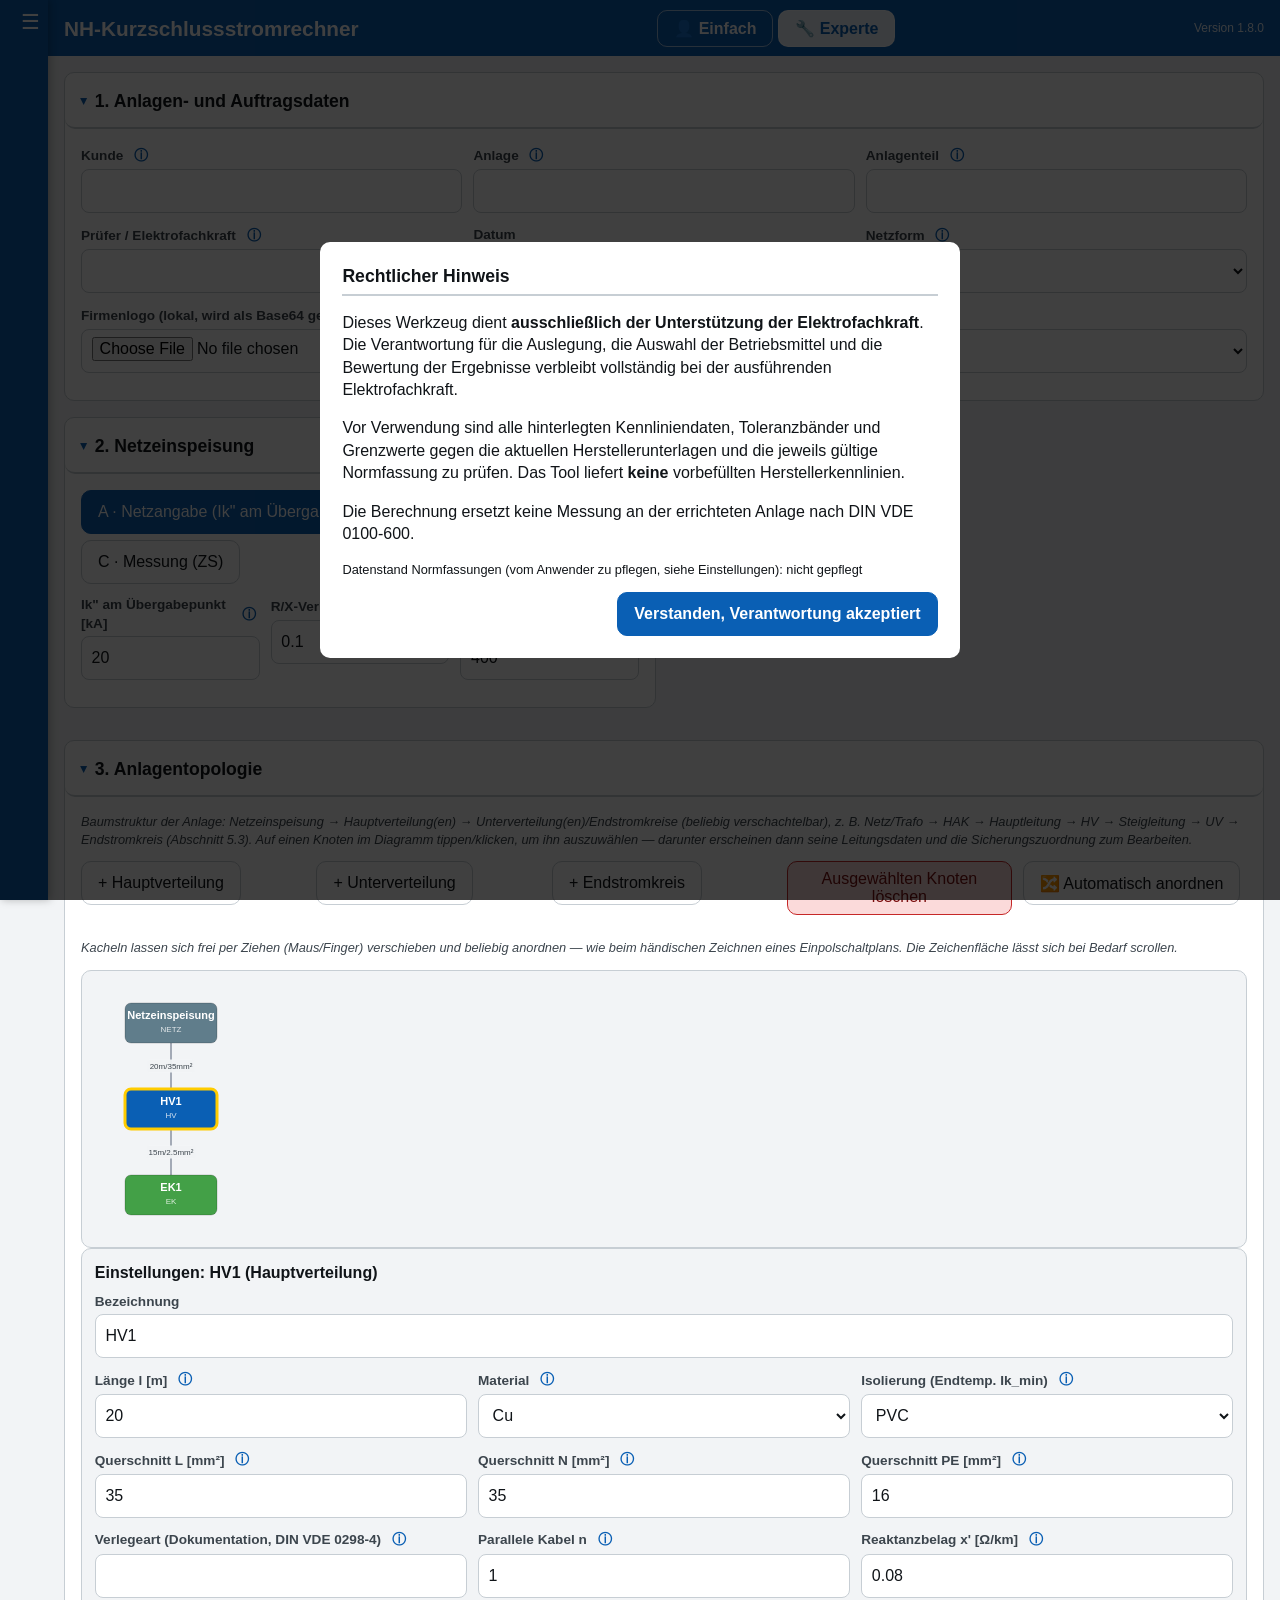
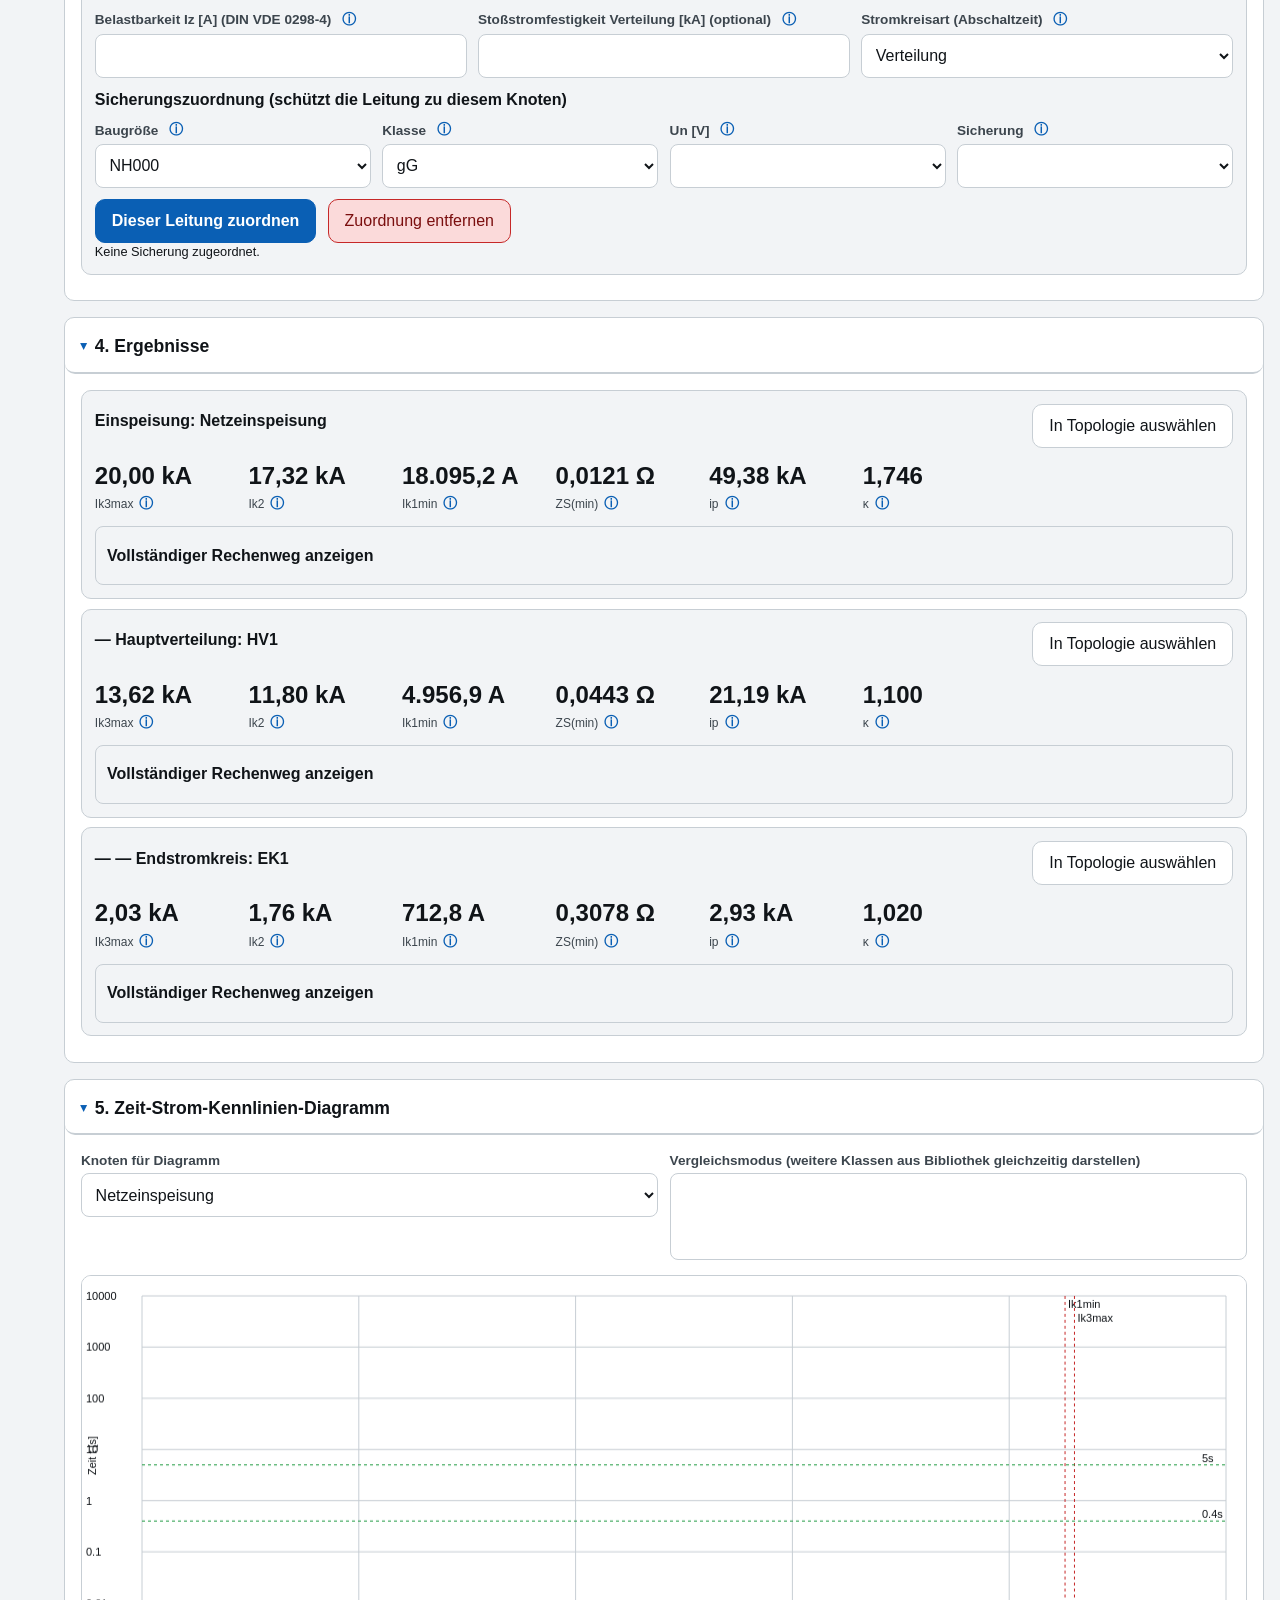
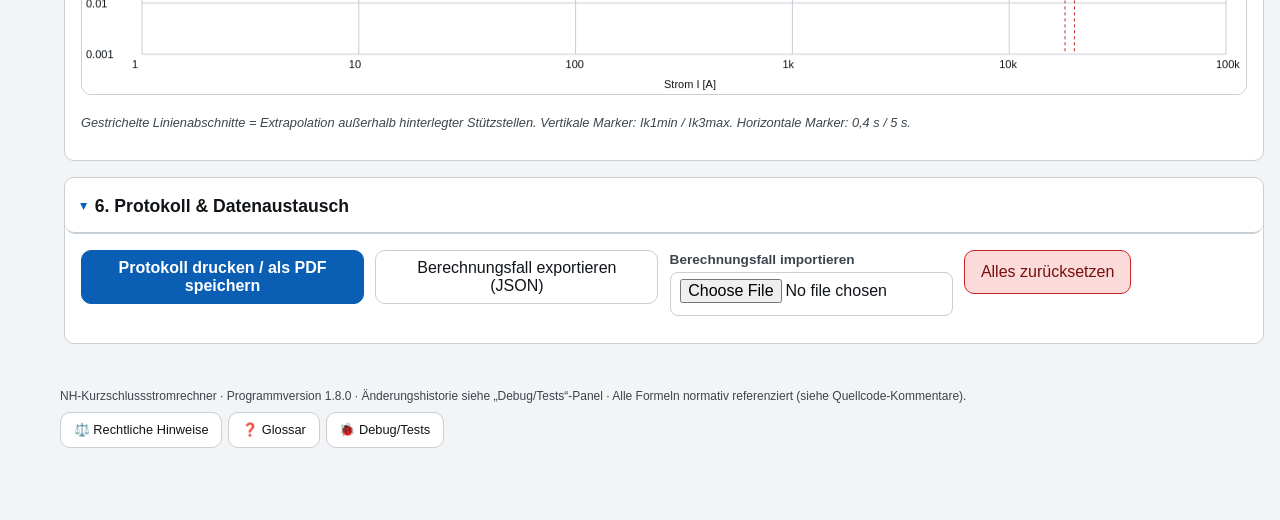
==== commit af0ae8f1: "Seitliches, dreistufiges Menü einführen; Rechtliche Hinweise/Glossar/Debug ans Seitenende Das horizo" ====
--- a/index.html
+++ b/index.html
@@ -26,39 +26,27 @@
   </div>
 </div>
 
+<nav id="sideMenu" aria-label="Hauptmenü">
+  <button type="button" id="btnMenuToggle" class="menu-toggle" aria-label="Menü ein-/ausklappen">☰</button>
+  <div class="menu-links">
+    <a href="index.html" class="menu-link active"><span class="menu-icon">🧮</span><span class="menu-label">Rechner</span></a>
+    <a href="sicherungsbibliothek.html" class="menu-link"><span class="menu-icon">📚</span><span class="menu-label">Sicherungsbibliothek</span></a>
+  </div>
+</nav>
+<div id="menuBackdrop"></div>
+
 <header id="topbar">
   <h1>NH-Kurzschlussstromrechner</h1>
-  <nav class="topnav">
-    <a href="index.html" class="active">🧮 Rechner</a>
-    <a href="sicherungsbibliothek.html">📚 Sicherungsbibliothek</a>
-  </nav>
   <div class="modeswitch" id="modeSwitch">
     <button data-appmode="einfach" id="btnModeEinfach">👤 Einfach</button>
     <button data-appmode="experte" id="btnModeExperte">🔧 Experte</button>
   </div>
-  <div class="meta">Version <span id="verLabel"></span> · <button id="btnShowLegal" style="background:transparent;border:1px solid rgba(255,255,255,.6);color:inherit;min-height:32px;">Rechtliche Hinweise</button> <button id="btnGlossarToggle" style="background:transparent;border:1px solid rgba(255,255,255,.6);color:inherit;min-height:32px;">❓ Glossar</button> <button id="btnDebugToggle" style="background:transparent;border:1px solid rgba(255,255,255,.6);color:inherit;min-height:32px;">Debug/Tests</button></div>
+  <div class="meta">Version <span id="verLabel"></span></div>
 </header>
 
 <div id="app">
 
 <div id="arbeitsbereich">
-
-<section class="panel" id="glossarPanel">
-  <h2>Glossar / Wiki der Datenpunkte</h2>
-  <p class="hinweis">Erklärt jeden Eingabe- und Ergebniswert des Tools inklusive Normbezug. Dieselben Erklärungen
-  erscheinen auch als ⓘ-Infofeld direkt neben der jeweiligen Bezeichnung. Für die Felder eines
-  Sicherungsdatensatzes (JSON, Abschnitt 4.4) gibt es hier eigene Einträge, da sich im JSON-Editor keine
-  einzelnen Infofelder anzeigen lassen.</p>
-  <input type="text" id="glossarSearch" placeholder="Suche im Glossar (z. B. „Ik1min“, „Baugröße“, „gTr“) …">
-  <div id="glossarList"></div>
-</section>
-
-<section class="panel" id="debugPanel">
-  <h2>Debug &amp; Testsuite</h2>
-  <p class="hinweis">Interne Testsuite des reinen Berechnungskerns (Abschnitt 9 des Lastenhefts). Kein DOM-Zugriff in den geprüften Funktionen.</p>
-  <button id="btnRunTests" class="primary">Tests ausführen</button>
-  <div id="testResults"></div>
-</section>
 
 <section class="panel mode-einfach">
   <h2>Sicherungs-Schnellcheck</h2>
@@ -189,6 +177,23 @@
   </div>
 </details>
 
+<section class="panel" id="glossarPanel">
+  <h2>Glossar / Wiki der Datenpunkte</h2>
+  <p class="hinweis">Erklärt jeden Eingabe- und Ergebniswert des Tools inklusive Normbezug. Dieselben Erklärungen
+  erscheinen auch als ⓘ-Infofeld direkt neben der jeweiligen Bezeichnung. Für die Felder eines
+  Sicherungsdatensatzes (JSON, Abschnitt 4.4) gibt es hier eigene Einträge, da sich im JSON-Editor keine
+  einzelnen Infofelder anzeigen lassen.</p>
+  <input type="text" id="glossarSearch" placeholder="Suche im Glossar (z. B. „Ik1min“, „Baugröße“, „gTr“) …">
+  <div id="glossarList"></div>
+</section>
+
+<section class="panel" id="debugPanel">
+  <h2>Debug &amp; Testsuite</h2>
+  <p class="hinweis">Interne Testsuite des reinen Berechnungskerns (Abschnitt 9 des Lastenhefts). Kein DOM-Zugriff in den geprüften Funktionen.</p>
+  <button id="btnRunTests" class="primary">Tests ausführen</button>
+  <div id="testResults"></div>
+</section>
+
 </div>
 
 <section class="panel print-only" id="protokollDruck">
@@ -209,8 +214,13 @@
 </div>
 
 <footer id="appfooter">
-  NH-Kurzschlussstromrechner · Programmversion <span id="verLabel2"></span> ·
-  Änderungshistorie siehe „Debug/Tests“-Panel · Alle Formeln normativ referenziert (siehe Quellcode-Kommentare).
+  <div>NH-Kurzschlussstromrechner · Programmversion <span id="verLabel2"></span> ·
+  Änderungshistorie siehe „Debug/Tests“-Panel · Alle Formeln normativ referenziert (siehe Quellcode-Kommentare).</div>
+  <div class="footer-links">
+    <button id="btnShowLegal">⚖️ Rechtliche Hinweise</button>
+    <button id="btnGlossarToggle">❓ Glossar</button>
+    <button id="btnDebugToggle">🐞 Debug/Tests</button>
+  </div>
 </footer>
 
 <script src="shared.js"></script>
@@ -235,7 +245,8 @@
   { v: "1.4.2", datum: "2026-07-26", text: "Malreihenfolge im Topologie-Diagramm korrigiert: ALLE Verbindungslinien werden jetzt in einem Durchlauf vor ALLEN Beschriftungen gezeichnet. Zuvor konnte bei sich kreuzenden/überlappenden Linien (durch freies Verschieben der Kacheln) eine fremde Linie über einer bereits gezeichneten Beschriftung liegen und sie unlesbar machen." },
   { v: "1.5.0", datum: "2026-07-27", text: "Prüfprotokoll (Druck/PDF-Export) grundlegend überarbeitet: erscheint jetzt als eigenständiges Dokument mit Briefkopf (Firmenlogo, Titel, Anlagendaten) statt als Ausdruck der gesamten Bearbeitungsoberfläche. Eingaben werden je Netzeinspeisungs-Modus sauber tabellarisch dargestellt statt als Rohdaten-Dump. Die Anlagentopologie wird als Diagramm eingebettet, die Bewertungsübersicht zeigt jetzt tatsächlich die berechneten Ergebnisse aller sechs Prüfungen je Knoten (zuvor nur ein Verweis auf den Bildschirmbereich), eine Tabelle der verwendeten Sicherungen mit Quelle/Datenstand sowie das Zeit-Strom-Kennliniendiagramm als Bild sind neu hinzugekommen." },
   { v: "1.6.0", datum: "2026-07-27", text: "Alle Hauptabschnitte (1-7) sind jetzt einzeln auf- und zuklappbar (Klick/Tipp auf die Überschrift) -- praktisch auf kleinen Bildschirmen, um nur die gerade benötigten Bereiche einzublenden. Der Auf-/Zu-Zustand jedes Abschnitts wird gemerkt (localStorage). Diagramm und Anlagentopologie zeichnen sich beim Wiederaufklappen automatisch neu." },
-  { v: "1.7.0", datum: "2026-07-28", text: "Sicherungsbibliothek in eine eigene Seite (sicherungsbibliothek.html) ausgelagert, über ein neues Menü in der Kopfzeile erreichbar. Rechner und Bibliothek teilen sich denselben gespeicherten Datenbestand (localStorage) -- angelegte/importierte Sicherungen stehen unmittelbar bei der Sicherungszuordnung in der Anlagentopologie und im Einfachen Modus zur Verfügung. Stylesheet (styles.css) und gemeinsam genutzte Logik (shared.js: Glossar, Info-Popover, Sicherungsdatensatz-Basisfunktionen) wurden dafür in eigene Dateien ausgelagert." }
+  { v: "1.7.0", datum: "2026-07-28", text: "Sicherungsbibliothek in eine eigene Seite (sicherungsbibliothek.html) ausgelagert, über ein neues Menü in der Kopfzeile erreichbar. Rechner und Bibliothek teilen sich denselben gespeicherten Datenbestand (localStorage) -- angelegte/importierte Sicherungen stehen unmittelbar bei der Sicherungszuordnung in der Anlagentopologie und im Einfachen Modus zur Verfügung. Stylesheet (styles.css) und gemeinsam genutzte Logik (shared.js: Glossar, Info-Popover, Sicherungsdatensatz-Basisfunktionen) wurden dafür in eigene Dateien ausgelagert." },
+  { v: "1.8.0", datum: "2026-07-28", text: "Kopfzeilen-Menü durch ein seitliches, dreistufig zusammenklappbares Hauptmenü ersetzt (nur Menüzeichen / nur Icons / Icons mit Beschriftung, per Klick auf den Umschalter durchschaltbar, Zustand gemerkt und seitenübergreifend geteilt). Rechtliche Hinweise, Glossar und Debug/Testsuite sind jetzt über Buttons am Seitenende (Fußzeile) erreichbar, die zugehörigen Panels (Glossar, Debug) erscheinen dort ebenfalls statt am Seitenanfang." }
 ];
 
 /* =========================================================================
@@ -868,7 +879,10 @@
 document.getElementById("btnGlossarToggle").addEventListener("click", ()=>{
   const panel = document.getElementById("glossarPanel");
   panel.classList.toggle("open");
-  if(panel.classList.contains("open")) renderGlossarList(document.getElementById("glossarSearch").value);
+  if(panel.classList.contains("open")){
+    renderGlossarList(document.getElementById("glossarSearch").value);
+    panel.scrollIntoView({ behavior:"smooth", block:"start" });
+  }
 });
 renderGlossarList("");
 
@@ -881,7 +895,9 @@
   document.getElementById("legalOverlay").style.display = "flex";
 });
 document.getElementById("btnDebugToggle").addEventListener("click", ()=>{
-  document.getElementById("debugPanel").classList.toggle("open");
+  const panel = document.getElementById("debugPanel");
+  panel.classList.toggle("open");
+  if(panel.classList.contains("open")) panel.scrollIntoView({ behavior:"smooth", block:"start" });
 });
 
 /* ---- Versionsanzeige ---- */
@@ -1833,6 +1849,7 @@
 
 function init(){
   loadState();
+  initMenu();
   restoreAbschnittZustaende();
   initAufklappbareAbschnitte();
   if(localStorage.getItem("nhrechner_legal_ack")==="1"){ document.getElementById("legalOverlay").style.display="none"; }
--- a/styles.css
+++ b/styles.css
@@ -206,7 +206,7 @@
 .proto-fusszeile{font-size:.75rem; color:var(--ink-soft); margin-top:2em; border-top:1px solid var(--line); padding-top:.5em;}
 
 @media print{
-  header#topbar, footer#appfooter, #arbeitsbereich, #legalOverlay{display:none !important;}
+  header#topbar, footer#appfooter, #arbeitsbereich, #legalOverlay, #sideMenu, #menuBackdrop{display:none !important;}
   body{background:#fff; color:#000; padding:0; font-size:10.5pt;}
   #protokollDruck{display:block !important; max-width:none; margin:0; padding:0; border:none; box-shadow:none; break-inside:auto;}
   a{color:#000; text-decoration:none;}
@@ -225,11 +225,60 @@
   *{-webkit-print-color-adjust:exact; print-color-adjust:exact;}
 }
 
-/* ---- Menü oben (Seitenwechsel Rechner / Sicherungsbibliothek) ---- */
-nav.topnav{display:flex; gap:.3em; flex-wrap:wrap;}
-nav.topnav a{
-  display:inline-flex; align-items:center; min-height:36px; padding:.4em .9em;
-  border-radius:var(--radius); border:1px solid rgba(255,255,255,.6); color:inherit;
-  text-decoration:none; font-weight:600; font-size:.9rem; white-space:nowrap;
-}
-nav.topnav a.active{background:rgba(255,255,255,.92); color:var(--accent);}
+/* ---- Seitliches, zusammenklappbares Hauptmenü (Seitenwechsel Rechner / Sicherungsbibliothek) ----
+   Drei Stufen, per Klick auf den Umschalter durchgeschaltet: collapsed (nur Menüzeichen) ->
+   icons (nur Icons) -> full (Icons + Beschriftung) -> zurück zu collapsed. Auf breiten Bildschirmen
+   schiebt das Menü den Seiteninhalt zur Seite (margin-left); auf schmalen Bildschirmen legt es sich
+   ab der Stufe "icons" als Overlay mit Abdunkelung über den Inhalt, damit Formularfelder nicht
+   gequetscht werden. Der Zustand wird in localStorage gemerkt und ist zwischen Rechner und
+   Sicherungsbibliothek geteilt (dieselbe Stufe bleibt beim Seitenwechsel erhalten). */
+:root{ --menu-w-collapsed:48px; --menu-w-icons:60px; --menu-w-full:230px; }
+#sideMenu{
+  position:fixed; top:0; left:0; height:100vh; z-index:300;
+  background:var(--accent); color:var(--accent-ink);
+  display:flex; flex-direction:column; align-items:stretch;
+  width:var(--menu-w-collapsed); overflow:hidden;
+  transition:width .18s ease; box-shadow:2px 0 8px rgba(0,0,0,.25);
+}
+body.menu-icons #sideMenu{ width:var(--menu-w-icons); }
+body.menu-full #sideMenu{ width:var(--menu-w-full); }
+.menu-toggle{
+  min-height:var(--tap); min-width:var(--tap); background:transparent; border:none; color:inherit;
+  font-size:1.3rem; cursor:pointer; flex:0 0 auto; border-radius:0;
+}
+.menu-toggle:hover, .menu-toggle:focus-visible{ background:rgba(255,255,255,.12); }
+.menu-links{ display:flex; flex-direction:column; margin-top:.4em; overflow-y:auto; overflow-x:hidden; }
+body.menu-collapsed .menu-links{ display:none; }
+.menu-link{
+  display:flex; align-items:center; gap:.8em; min-height:var(--tap); padding:.5em .8em;
+  color:inherit; text-decoration:none; white-space:nowrap;
+}
+.menu-link:hover, .menu-link:focus-visible{ background:rgba(255,255,255,.12); }
+.menu-link.active{ background:rgba(255,255,255,.92); color:var(--accent); font-weight:700; }
+.menu-icon{ font-size:1.25rem; flex:0 0 auto; width:1.3em; text-align:center; }
+.menu-label{ opacity:0; width:0; overflow:hidden; transition:opacity .12s ease; }
+body.menu-full .menu-label{ opacity:1; width:auto; }
+
+header#topbar, #app, footer#appfooter{
+  margin-left:var(--menu-w-collapsed); transition:margin-left .18s ease;
+}
+body.menu-icons header#topbar, body.menu-icons #app, body.menu-icons footer#appfooter{ margin-left:var(--menu-w-icons); }
+body.menu-full header#topbar, body.menu-full #app, body.menu-full footer#appfooter{ margin-left:var(--menu-w-full); }
+
+#menuBackdrop{ display:none; }
+
+@media(max-width:780px){
+  /* Ab Stufe "icons" auf schmalen Bildschirmen als Overlay statt Inhalt zu verschieben. */
+  body.menu-icons header#topbar, body.menu-icons #app, body.menu-icons footer#appfooter,
+  body.menu-full header#topbar, body.menu-full #app, body.menu-full footer#appfooter{ margin-left:var(--menu-w-collapsed); }
+  body.menu-icons #sideMenu, body.menu-full #sideMenu{ width:var(--menu-w-full); box-shadow:2px 0 20px rgba(0,0,0,.5); }
+  body.menu-icons .menu-label, body.menu-full .menu-label{ opacity:1; width:auto; }
+  body.menu-icons #menuBackdrop, body.menu-full #menuBackdrop{
+    display:block; position:fixed; inset:0; background:rgba(0,0,0,.45); z-index:290;
+  }
+}
+
+/* ---- Footer-Links (Rechtliche Hinweise / Glossar / Debug ans untere Seitenende) ---- */
+footer#appfooter{ display:flex; flex-direction:column; gap:.6em; }
+.footer-links{ display:flex; gap:.5em; flex-wrap:wrap; }
+.footer-links button{ font-size:.8rem; min-height:36px; }
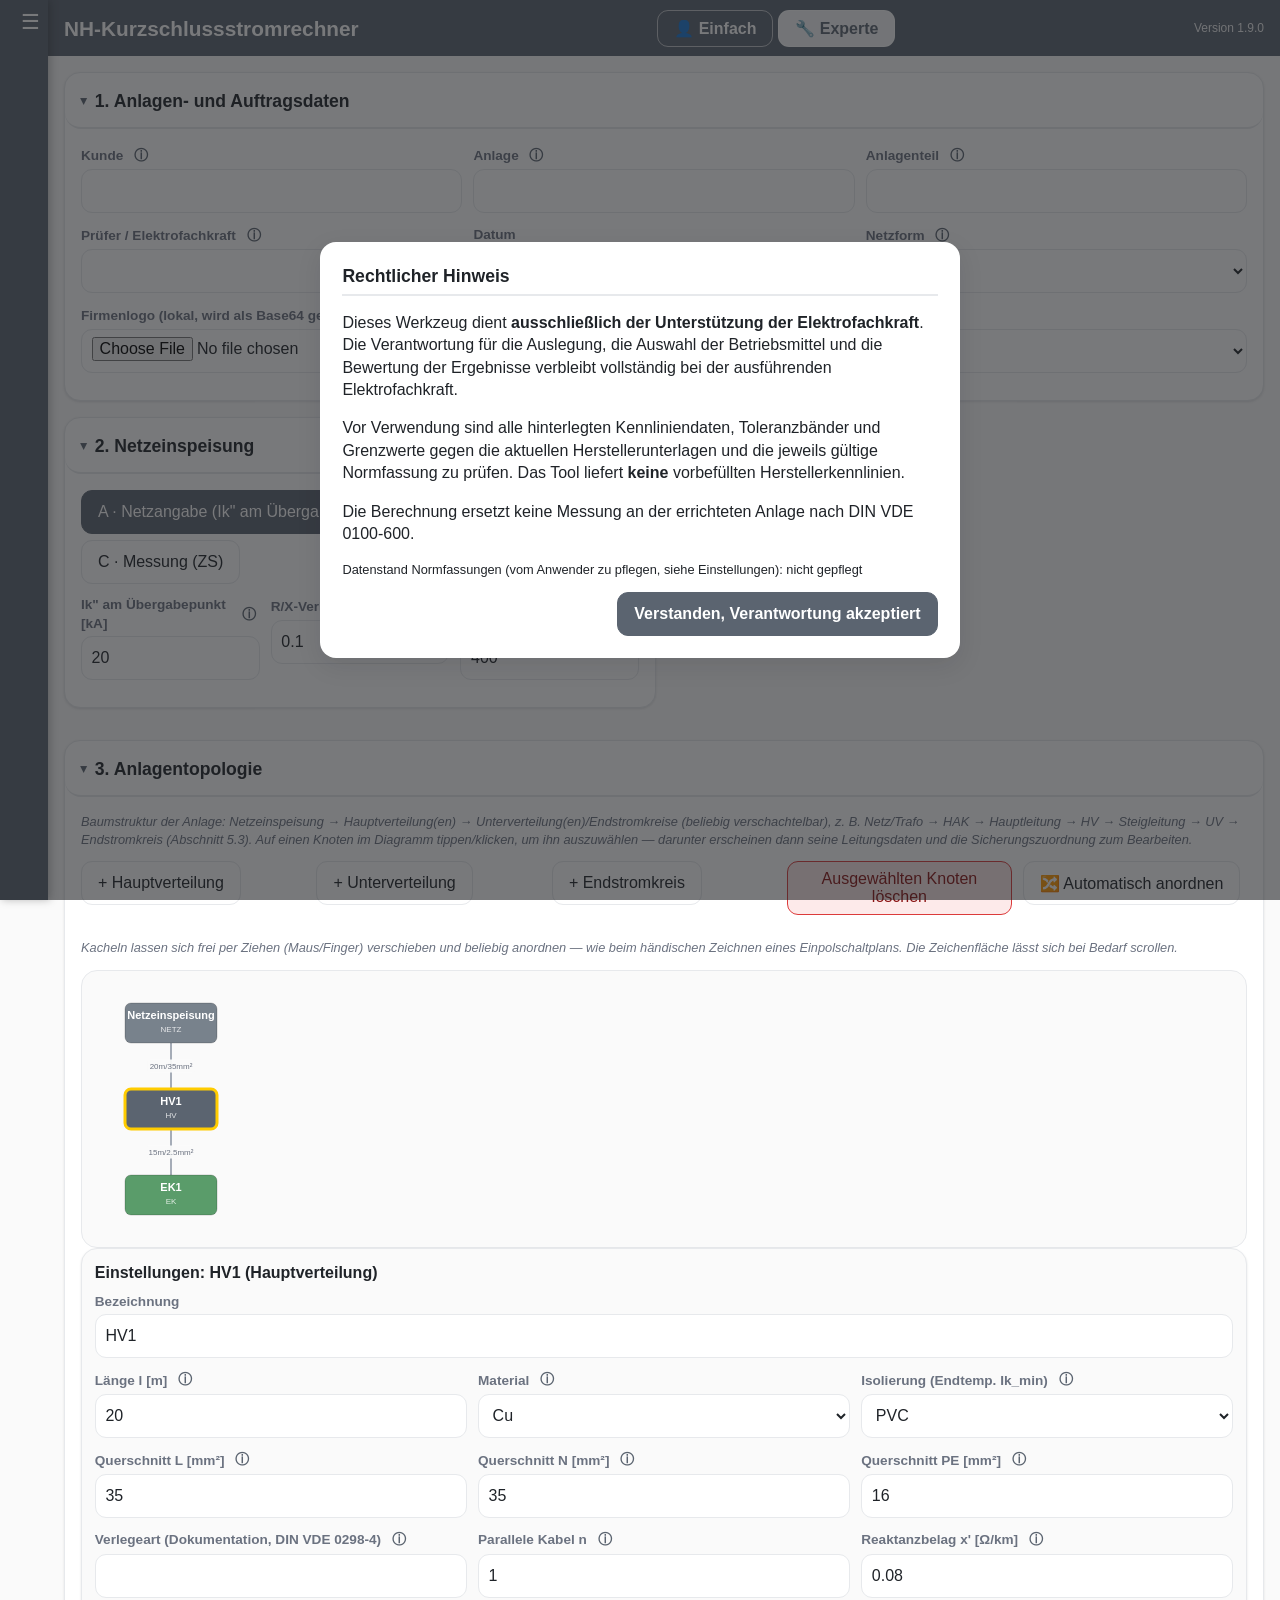
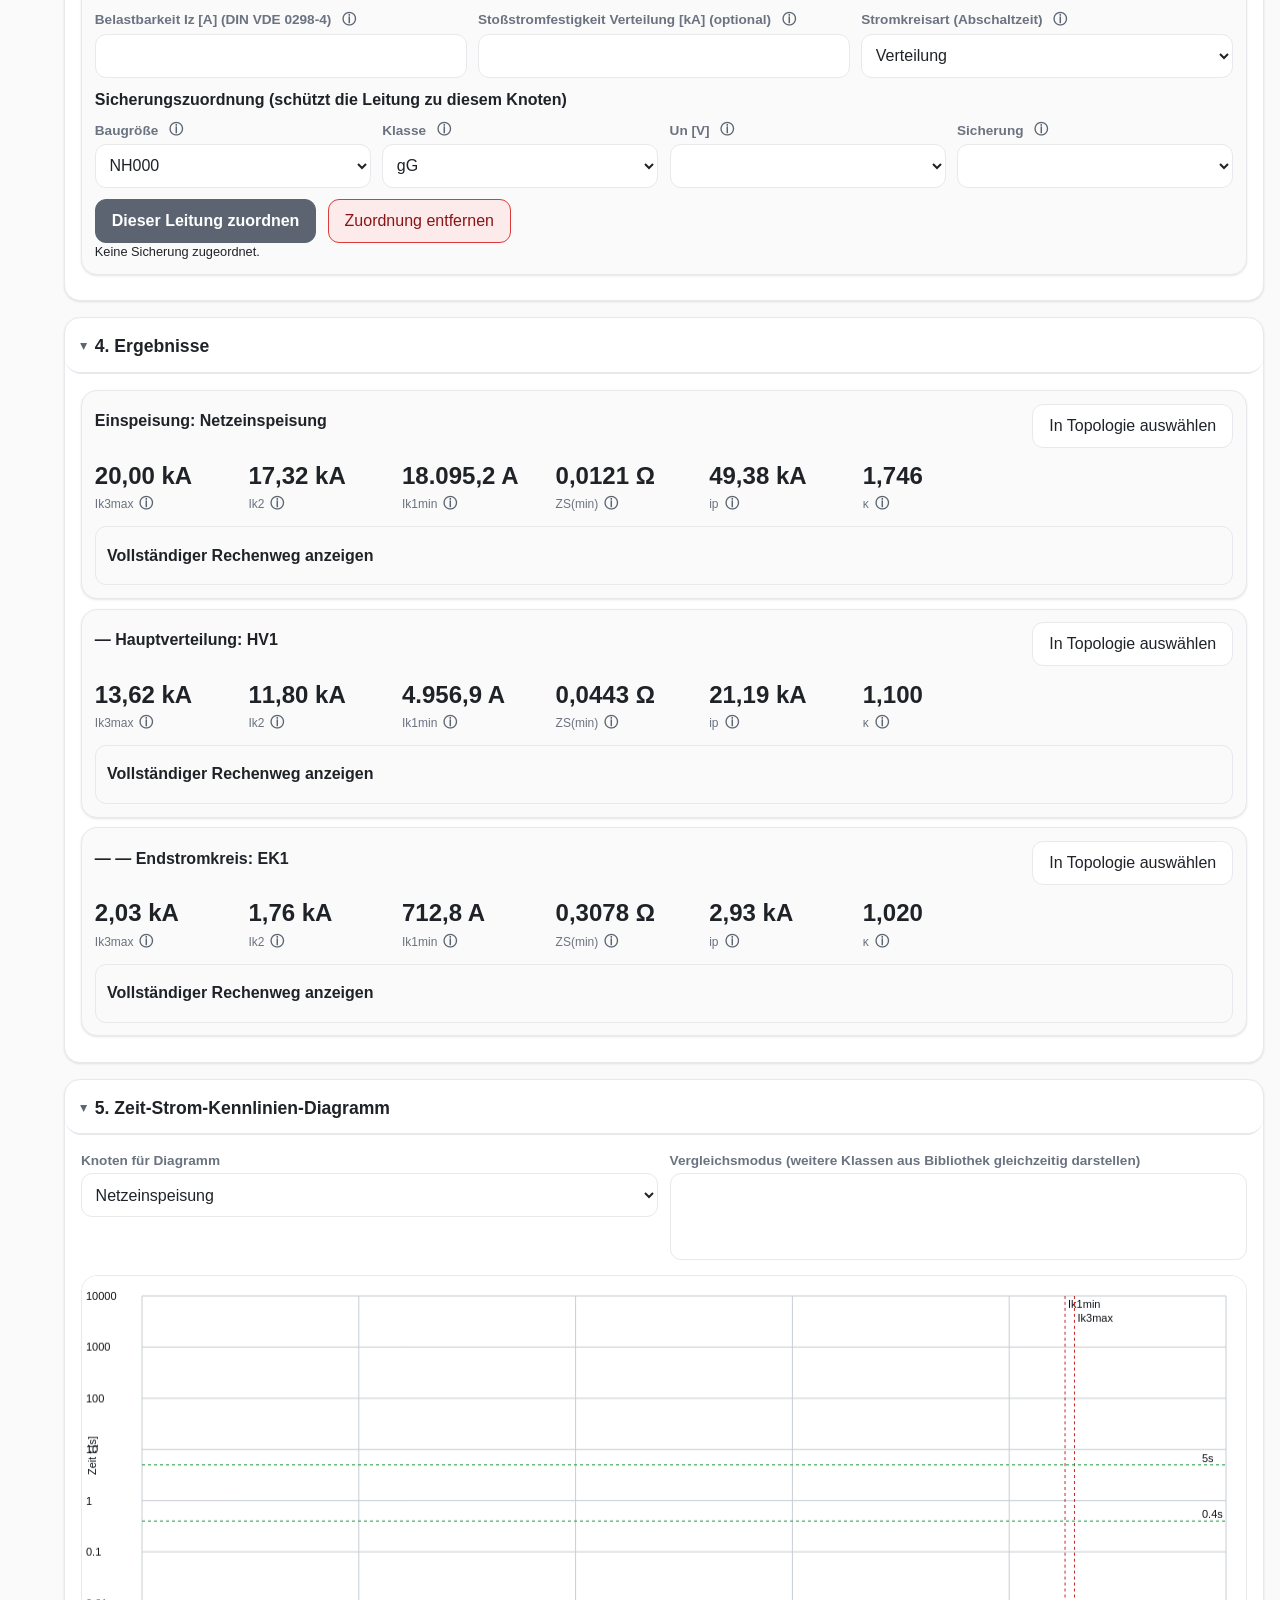
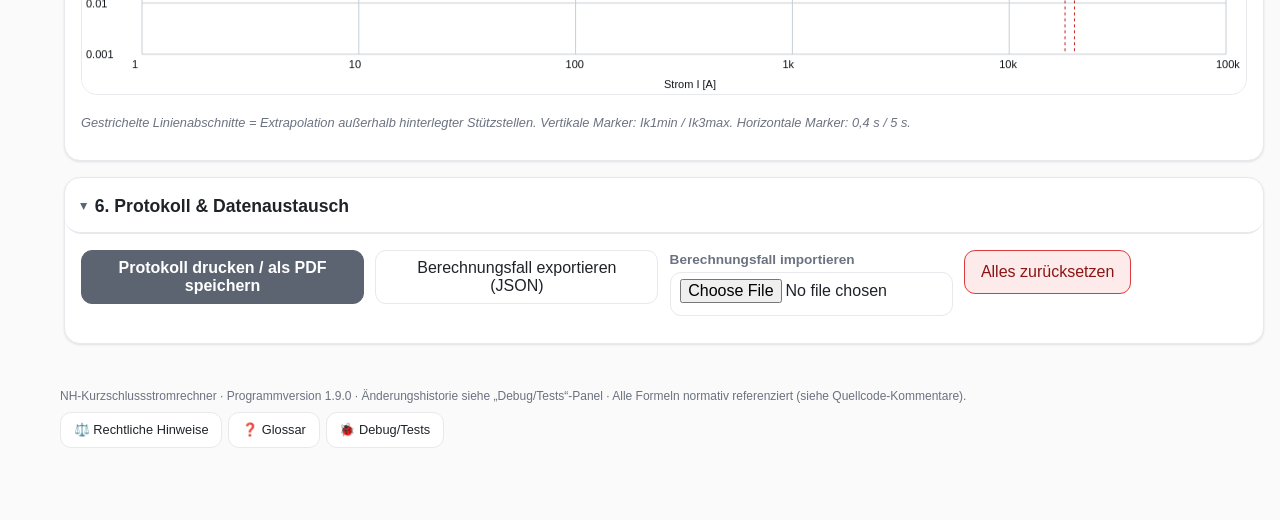
==== commit 90380c82: "Optischen Refresh umsetzen: heller, weichere Kanten, Graustufen statt Blau Hintergrund/Panels deutli" ====
--- a/index.html
+++ b/index.html
@@ -246,7 +246,8 @@
   { v: "1.5.0", datum: "2026-07-27", text: "Prüfprotokoll (Druck/PDF-Export) grundlegend überarbeitet: erscheint jetzt als eigenständiges Dokument mit Briefkopf (Firmenlogo, Titel, Anlagendaten) statt als Ausdruck der gesamten Bearbeitungsoberfläche. Eingaben werden je Netzeinspeisungs-Modus sauber tabellarisch dargestellt statt als Rohdaten-Dump. Die Anlagentopologie wird als Diagramm eingebettet, die Bewertungsübersicht zeigt jetzt tatsächlich die berechneten Ergebnisse aller sechs Prüfungen je Knoten (zuvor nur ein Verweis auf den Bildschirmbereich), eine Tabelle der verwendeten Sicherungen mit Quelle/Datenstand sowie das Zeit-Strom-Kennliniendiagramm als Bild sind neu hinzugekommen." },
   { v: "1.6.0", datum: "2026-07-27", text: "Alle Hauptabschnitte (1-7) sind jetzt einzeln auf- und zuklappbar (Klick/Tipp auf die Überschrift) -- praktisch auf kleinen Bildschirmen, um nur die gerade benötigten Bereiche einzublenden. Der Auf-/Zu-Zustand jedes Abschnitts wird gemerkt (localStorage). Diagramm und Anlagentopologie zeichnen sich beim Wiederaufklappen automatisch neu." },
   { v: "1.7.0", datum: "2026-07-28", text: "Sicherungsbibliothek in eine eigene Seite (sicherungsbibliothek.html) ausgelagert, über ein neues Menü in der Kopfzeile erreichbar. Rechner und Bibliothek teilen sich denselben gespeicherten Datenbestand (localStorage) -- angelegte/importierte Sicherungen stehen unmittelbar bei der Sicherungszuordnung in der Anlagentopologie und im Einfachen Modus zur Verfügung. Stylesheet (styles.css) und gemeinsam genutzte Logik (shared.js: Glossar, Info-Popover, Sicherungsdatensatz-Basisfunktionen) wurden dafür in eigene Dateien ausgelagert." },
-  { v: "1.8.0", datum: "2026-07-28", text: "Kopfzeilen-Menü durch ein seitliches, dreistufig zusammenklappbares Hauptmenü ersetzt (nur Menüzeichen / nur Icons / Icons mit Beschriftung, per Klick auf den Umschalter durchschaltbar, Zustand gemerkt und seitenübergreifend geteilt). Rechtliche Hinweise, Glossar und Debug/Testsuite sind jetzt über Buttons am Seitenende (Fußzeile) erreichbar, die zugehörigen Panels (Glossar, Debug) erscheinen dort ebenfalls statt am Seitenanfang." }
+  { v: "1.8.0", datum: "2026-07-28", text: "Kopfzeilen-Menü durch ein seitliches, dreistufig zusammenklappbares Hauptmenü ersetzt (nur Menüzeichen / nur Icons / Icons mit Beschriftung, per Klick auf den Umschalter durchschaltbar, Zustand gemerkt und seitenübergreifend geteilt). Rechtliche Hinweise, Glossar und Debug/Testsuite sind jetzt über Buttons am Seitenende (Fußzeile) erreichbar, die zugehörigen Panels (Glossar, Debug) erscheinen dort ebenfalls statt am Seitenanfang." },
+  { v: "1.9.0", datum: "2026-07-28", text: "Optischer Refresh: deutlich hellerer Hintergrund, weichere/größere Rundungen (Panels, Buttons, Eingabefelder), dezente Schatten statt harter Kanten sowie flüssige Übergänge bei Hover/Fokus. Kräftiges Blau als Akzentfarbe durch zurückhaltende Graustufen ersetzt (Kopf-/Menüleiste, Buttons, Diagrammfarben); Ampel-Bewertungsfarben (bestanden/nicht bestanden/Warnung) bleiben aus Sicherheitsgründen erhalten." }
 ];
 
 /* =========================================================================
@@ -983,7 +984,7 @@
 
 // Kachelgröße und Raster für die frei verschiebbare Anlagentopologie ("Einpolplan"-artig).
 const TILE_W = 92, TILE_H = 40, TILE_GAP_X = 22, TILE_GAP_Y = 46, TILE_MARGIN = 24;
-const KNOTEN_FARBEN = { einspeisung:"#607d8b", hauptverteilung:"#0a5fb4", unterverteilung:"#00897b", endstromkreis:"#43a047" };
+const KNOTEN_FARBEN = { einspeisung:"#78828c", hauptverteilung:"#5b6470", unterverteilung:"#5c8a86", endstromkreis:"#5a9c6a" };
 const KNOTEN_KUERZEL = { einspeisung:"NETZ", hauptverteilung:"HV", unterverteilung:"UV", endstromkreis:"EK" };
 
 // Automatische Baum-Anordnung (nur als Startpunkt/Rücksetzoption) -- liefert Pixelpositionen.
@@ -1579,7 +1580,7 @@
   const erg = topo ? (topo.flatList.find(e=>e.id===selectedId) || topo.flatList[0]) : null;
   if(erg){
     const fuse = fuseById(erg.node.fuseId);
-    if(fuse) plotKennlinie(fuse.kennlinie, "#0a5fb4");
+    if(fuse) plotKennlinie(fuse.kennlinie, "#5b6470");
 
     const vorFuse = erg.parentNode ? fuseById(erg.parentNode.fuseId) : null;
     if(vorFuse) plotKennlinie(vorFuse.kennlinie, "#b47a00");
@@ -1594,7 +1595,7 @@
   }
 
   const cmp = document.getElementById("chartCompare");
-  const palette = ["#9c27b0","#00897b","#e64a19","#3949ab","#c0ca33"];
+  const palette = ["#8e5ba6","#4f9a92","#c07a4f","#6b74b8","#9aa34f"];
   [...cmp.selectedOptions].forEach((opt,i)=>{
     const f = fuseById(opt.value);
     if(f) plotKennlinie(f.kennlinie, palette[i%palette.length]);
--- a/styles.css
+++ b/styles.css
@@ -2,43 +2,56 @@
    NH-Kurzschlussstromrechner — Stylesheet
    ============================================================ */
 :root{
-  --bg:#f2f4f6; --panel:#ffffff; --ink:#101418; --ink-soft:#3c454d;
-  --line:#c7ced4; --accent:#0a5fb4; --accent-ink:#ffffff; --accent-hover-bg:rgba(10,95,180,.14);
-  --ok-bg:#d6f3dc; --ok-ink:#0d5c22; --ok-line:#1e9a41;
-  --bad-bg:#fbdada; --bad-ink:#7a0e0e; --bad-line:#c62828;
-  --na-bg:#e8e8e8; --na-ink:#444; --na-line:#999;
-  --warn-bg:#fff2cc; --warn-ink:#7a5b00; --warn-line:#c99a00;
+  /* Helles, zurückhaltendes Graustufen-Farbschema (statt kräftigem Blau) mit sehr hellem
+     Seitenhintergrund. Funktionsfarben (ok/bad/warn) bleiben aus Sicherheitsgründen erhalten --
+     die Ampel-Bewertung (bestanden/nicht bestanden) muss auf einen Blick erkennbar bleiben. */
+  --bg:#fafafa; --panel:#ffffff; --ink:#1f2328; --ink-soft:#6b7280;
+  --line:#e7e9ec; --accent:#5b6470; --accent-ink:#ffffff; --accent-hover-bg:rgba(91,100,112,.10);
+  --ok-bg:#e4f8ea; --ok-ink:#166534; --ok-line:#34a853;
+  --bad-bg:#fdeaea; --bad-ink:#8a1414; --bad-line:#dc3b3b;
+  --na-bg:#f1f2f4; --na-ink:#5b6470; --na-line:#b7bec7;
+  --warn-bg:#fff6de; --warn-ink:#8a6800; --warn-line:#dba700;
   --mono: ui-monospace, "Cascadia Mono", Consolas, monospace;
   --sans: "Segoe UI", Arial, Helvetica, sans-serif;
-  --radius: 10px;
+  --radius: 16px;
+  --radius-sm: 11px;
+  --shadow-sm: 0 1px 3px rgba(20,24,30,.06), 0 1px 2px rgba(20,24,30,.05);
+  --shadow-md: 0 8px 24px rgba(20,24,30,.10);
+  --ease: .16s cubic-bezier(.4,0,.2,1);
   --tap: 44px;
 }
 @media (prefers-color-scheme: dark){
   :root{
-    --bg:#14181b; --panel:#1e2327; --ink:#f0f2f4; --ink-soft:#c3cad0;
-    --line:#3a4147; --accent:#4da3ff; --accent-ink:#06131f; --accent-hover-bg:rgba(77,163,255,.18);
-    --ok-bg:#123a1c; --ok-ink:#8be09e; --ok-line:#1e9a41;
-    --bad-bg:#3d1414; --bad-ink:#ff9d9d; --bad-line:#c62828;
-    --na-bg:#2a2e31; --na-ink:#b7bcc0; --na-line:#666;
-    --warn-bg:#3a2f06; --warn-ink:#ffd876; --warn-line:#c99a00;
+    --bg:#1b1d20; --panel:#25282c; --ink:#f0f2f4; --ink-soft:#a8b0b9;
+    --line:#383c41; --accent:#9aa4af; --accent-ink:#14161a; --accent-hover-bg:rgba(154,164,175,.16);
+    --ok-bg:#123a1c; --ok-ink:#8be09e; --ok-line:#2fa84f;
+    --bad-bg:#3d1414; --bad-ink:#ff9d9d; --bad-line:#dc3b3b;
+    --na-bg:#2c3034; --na-ink:#b7bcc0; --na-line:#6b7178;
+    --warn-bg:#3a2f06; --warn-ink:#ffd876; --warn-line:#dba700;
+    --shadow-sm: 0 1px 3px rgba(0,0,0,.3), 0 1px 2px rgba(0,0,0,.2);
+    --shadow-md: 0 8px 24px rgba(0,0,0,.35);
   }
 }
 /* Manueller Theme-Umschalter (z.B. Artifact-Hosting-Umgebung) hat Vorrang vor der OS-Einstellung. */
 :root[data-theme="dark"]{
-  --bg:#14181b; --panel:#1e2327; --ink:#f0f2f4; --ink-soft:#c3cad0;
-  --line:#3a4147; --accent:#4da3ff; --accent-ink:#06131f; --accent-hover-bg:rgba(77,163,255,.18);
-  --ok-bg:#123a1c; --ok-ink:#8be09e; --ok-line:#1e9a41;
-  --bad-bg:#3d1414; --bad-ink:#ff9d9d; --bad-line:#c62828;
-  --na-bg:#2a2e31; --na-ink:#b7bcc0; --na-line:#666;
-  --warn-bg:#3a2f06; --warn-ink:#ffd876; --warn-line:#c99a00;
+  --bg:#1b1d20; --panel:#25282c; --ink:#f0f2f4; --ink-soft:#a8b0b9;
+  --line:#383c41; --accent:#9aa4af; --accent-ink:#14161a; --accent-hover-bg:rgba(154,164,175,.16);
+  --ok-bg:#123a1c; --ok-ink:#8be09e; --ok-line:#2fa84f;
+  --bad-bg:#3d1414; --bad-ink:#ff9d9d; --bad-line:#dc3b3b;
+  --na-bg:#2c3034; --na-ink:#b7bcc0; --na-line:#6b7178;
+  --warn-bg:#3a2f06; --warn-ink:#ffd876; --warn-line:#dba700;
+  --shadow-sm: 0 1px 3px rgba(0,0,0,.3), 0 1px 2px rgba(0,0,0,.2);
+  --shadow-md: 0 8px 24px rgba(0,0,0,.35);
 }
 :root[data-theme="light"]{
-  --bg:#f2f4f6; --panel:#ffffff; --ink:#101418; --ink-soft:#3c454d;
-  --line:#c7ced4; --accent:#0a5fb4; --accent-ink:#ffffff; --accent-hover-bg:rgba(10,95,180,.14);
-  --ok-bg:#d6f3dc; --ok-ink:#0d5c22; --ok-line:#1e9a41;
-  --bad-bg:#fbdada; --bad-ink:#7a0e0e; --bad-line:#c62828;
-  --na-bg:#e8e8e8; --na-ink:#444; --na-line:#999;
-  --warn-bg:#fff2cc; --warn-ink:#7a5b00; --warn-line:#c99a00;
+  --bg:#fafafa; --panel:#ffffff; --ink:#1f2328; --ink-soft:#6b7280;
+  --line:#e7e9ec; --accent:#5b6470; --accent-ink:#ffffff; --accent-hover-bg:rgba(91,100,112,.10);
+  --ok-bg:#e4f8ea; --ok-ink:#166534; --ok-line:#34a853;
+  --bad-bg:#fdeaea; --bad-ink:#8a1414; --bad-line:#dc3b3b;
+  --na-bg:#f1f2f4; --na-ink:#5b6470; --na-line:#b7bec7;
+  --warn-bg:#fff6de; --warn-ink:#8a6800; --warn-line:#dba700;
+  --shadow-sm: 0 1px 3px rgba(20,24,30,.06), 0 1px 2px rgba(20,24,30,.05);
+  --shadow-md: 0 8px 24px rgba(20,24,30,.10);
 }
 *{box-sizing:border-box;}
 html,body{margin:0;padding:0;}
@@ -53,15 +66,22 @@
 button, select, input, textarea{font-family:inherit; font-size:1rem;}
 button{
   min-height:var(--tap); min-width:var(--tap); padding:.5em 1em;
-  border-radius:var(--radius); border:1px solid var(--line);
+  border-radius:var(--radius-sm); border:1px solid var(--line);
   background:var(--panel); color:var(--ink); cursor:pointer; touch-action:manipulation;
-}
+  transition:background-color var(--ease), border-color var(--ease), box-shadow var(--ease), transform .1s ease;
+}
+button:hover{ box-shadow:var(--shadow-sm); border-color:var(--ink-soft); }
 button.primary{background:var(--accent); color:var(--accent-ink); border-color:var(--accent); font-weight:600;}
+button.primary:hover{ filter:brightness(1.08); box-shadow:var(--shadow-md); }
 button.danger{background:var(--bad-bg); color:var(--bad-ink); border-color:var(--bad-line);}
-button:active{transform:translateY(1px);}
+button:active{transform:translateY(1px); box-shadow:none;}
 input,select,textarea{
-  min-height:var(--tap); padding:.4em .6em; border-radius:8px; border:1px solid var(--line);
+  min-height:var(--tap); padding:.4em .6em; border-radius:var(--radius-sm); border:1px solid var(--line);
   background:var(--panel); color:var(--ink); width:100%;
+  transition:border-color var(--ease), box-shadow var(--ease);
+}
+input:focus, select:focus, textarea:focus{
+  outline:none; border-color:var(--accent); box-shadow:0 0 0 3px var(--accent-hover-bg);
 }
 label{display:flex; align-items:center; gap:.35em; font-size:.85rem; color:var(--ink-soft); margin-bottom:.2em; font-weight:600;}
 button.infobtn{
@@ -73,7 +93,7 @@
 button.infobtn:hover, button.infobtn:focus-visible{ background:var(--accent-hover-bg); }
 .info-popover{
   position:fixed; z-index:900; max-width:min(360px, 90vw); background:var(--panel); color:var(--ink);
-  border:1px solid var(--accent); border-radius:10px; padding:.8em 1em; box-shadow:0 6px 24px rgba(0,0,0,.3);
+  border:1px solid var(--line); border-radius:var(--radius-sm); padding:.8em 1em; box-shadow:var(--shadow-md);
   font-size:.85rem; font-weight:400;
 }
 .info-popover h4{margin:0 0 .3em 0; font-size:.9rem;}
@@ -99,7 +119,8 @@
 @media(min-width:980px){ .grid2{grid-template-columns:1fr 1fr;} .grid2 > .span2{grid-column:1/-1;} }
 section.panel, details.panel{
   background:var(--panel); border:1px solid var(--line); border-radius:var(--radius);
-  padding:1em; margin-bottom:1em;
+  padding:1em; margin-bottom:1em; box-shadow:var(--shadow-sm);
+  transition:box-shadow var(--ease);
 }
 /* Auf-/zuklappbare Abschnitte (details/summary): eigener Chevron statt Browser-Standardmarker,
    h2 bleibt in der summary-Zeile klickbar und behält seinen Abstand nach unten nur im geöffneten Zustand. */
@@ -117,9 +138,9 @@
 details.panel[open] > summary{ margin-bottom:1em; border-bottom:2px solid var(--line); padding-bottom:.8em; }
 details.panel > summary:hover{ background:var(--accent-hover-bg); }
 details.panel > summary:focus-visible{ outline:2px solid var(--accent); outline-offset:-2px; }
-.card{border:1px solid var(--line); border-radius:var(--radius); padding:.8em; margin-bottom:.6em; background:var(--bg);}
+.card{border:1px solid var(--line); border-radius:var(--radius); padding:.8em; margin-bottom:.6em; background:var(--bg); box-shadow:var(--shadow-sm); transition:box-shadow var(--ease);}
 .card-head{display:flex; justify-content:space-between; align-items:center; gap:.5em; margin-bottom:.4em;}
-.tag{display:inline-block; padding:.15em .5em; border-radius:6px; font-size:.75rem; font-weight:700; border:1px solid var(--line);}
+.tag{display:inline-block; padding:.15em .5em; border-radius:9px; font-size:.75rem; font-weight:700; border:1px solid var(--line);}
 .tag.ok{background:var(--ok-bg); color:var(--ok-ink); border-color:var(--ok-line);}
 .tag.bad{background:var(--bad-bg); color:var(--bad-ink); border-color:var(--bad-line);}
 .tag.na{background:var(--na-bg); color:var(--na-ink); border-color:var(--na-line);}
@@ -132,19 +153,19 @@
 .kennzahl{display:inline-block; min-width:9em; margin:.3em .6em .3em 0;}
 .kennzahl .val{font-size:1.5rem; font-weight:800; display:block;}
 .kennzahl .lbl{font-size:.75rem; color:var(--ink-soft);}
-details.rechenweg{margin-top:.4em; background:var(--bg); border:1px solid var(--line); border-radius:8px; padding:.4em .7em;}
+details.rechenweg{margin-top:.4em; background:var(--bg); border:1px solid var(--line); border-radius:var(--radius-sm); padding:.4em .7em;}
 details.rechenweg summary{cursor:pointer; font-weight:600; min-height:var(--tap); display:flex; align-items:center;}
 details.rechenweg pre{white-space:pre-wrap; font-family:var(--mono); font-size:.82rem; margin:.5em 0 0 0;}
-.warnbox{background:var(--warn-bg); color:var(--warn-ink); border:1px solid var(--warn-line); border-radius:8px; padding:.6em .8em; margin-bottom:.5em; font-weight:600;}
+.warnbox{background:var(--warn-bg); color:var(--warn-ink); border:1px solid var(--warn-line); border-radius:var(--radius-sm); padding:.6em .8em; margin-bottom:.5em; font-weight:600;}
 .hinweis{font-size:.8rem; color:var(--ink-soft); font-style:italic;}
 canvas#chart{width:100%; height:420px; background:var(--panel); border:1px solid var(--line); border-radius:var(--radius); touch-action:pinch-zoom;}
 .modebar{display:flex; gap:.4em; flex-wrap:wrap; margin-bottom:.7em;}
 .modebar button.active{background:var(--accent); color:var(--accent-ink); border-color:var(--accent);}
 #legalOverlay{
-  position:fixed; inset:0; background:rgba(0,0,0,.75); z-index:1000;
+  position:fixed; inset:0; background:rgba(30,32,36,.6); z-index:1000;
   display:flex; align-items:center; justify-content:center; padding:1em;
 }
-#legalOverlay .box{background:var(--panel); color:var(--ink); max-width:640px; border-radius:var(--radius); padding:1.4em; max-height:90vh; overflow:auto;}
+#legalOverlay .box{background:var(--panel); color:var(--ink); max-width:640px; border-radius:var(--radius); padding:1.4em; max-height:90vh; overflow:auto; box-shadow:var(--shadow-md);}
 table{border-collapse:collapse; width:100%; font-size:.9rem;}
 table th, table td{border:1px solid var(--line); padding:.35em .5em; text-align:left;}
 table th{background:var(--bg);}
@@ -192,15 +213,15 @@
 .proto-briefkopf .proto-titel{font-size:1.4rem; font-weight:800; margin:0;}
 .proto-briefkopf .proto-untertitel{font-size:.85rem; color:var(--ink-soft);}
 #protokollDruck h3{margin-top:1.4em; border-bottom:1px solid var(--line); padding-bottom:.2em;}
-.proto-knoten-block{border:1px solid var(--line); border-radius:8px; padding:.6em .9em; margin-bottom:.7em;}
+.proto-knoten-block{border:1px solid var(--line); border-radius:var(--radius-sm); padding:.6em .9em; margin-bottom:.7em;}
 .proto-knoten-block h4{margin:0 0 .4em 0;}
 .proto-ampel-row{display:flex; justify-content:space-between; gap:1em; border-left:4px solid var(--na-line); padding:.15em .6em; margin-bottom:.25em; font-size:.85rem;}
 .proto-ampel-row.ok{border-left-color:var(--ok-line);}
 .proto-ampel-row.bad{border-left-color:var(--bad-line); font-weight:700;}
 .proto-ampel-row .proto-status{white-space:nowrap; font-weight:700;}
-.proto-svg-wrap{overflow-x:auto; border:1px solid var(--line); border-radius:8px; padding:.5em; background:var(--bg);}
+.proto-svg-wrap{overflow-x:auto; border:1px solid var(--line); border-radius:var(--radius-sm); padding:.5em; background:var(--bg);}
 .proto-svg-wrap svg{max-width:100%; height:auto; display:block;}
-.proto-chart-img{max-width:100%; height:auto; border:1px solid var(--line); border-radius:8px;}
+.proto-chart-img{max-width:100%; height:auto; border:1px solid var(--line); border-radius:var(--radius-sm);}
 .proto-disclaimer{font-size:.8rem; font-style:italic; margin-top:1.5em;}
 .proto-unterschrift{margin-top:3em;}
 .proto-fusszeile{font-size:.75rem; color:var(--ink-soft); margin-top:2em; border-top:1px solid var(--line); padding-top:.5em;}
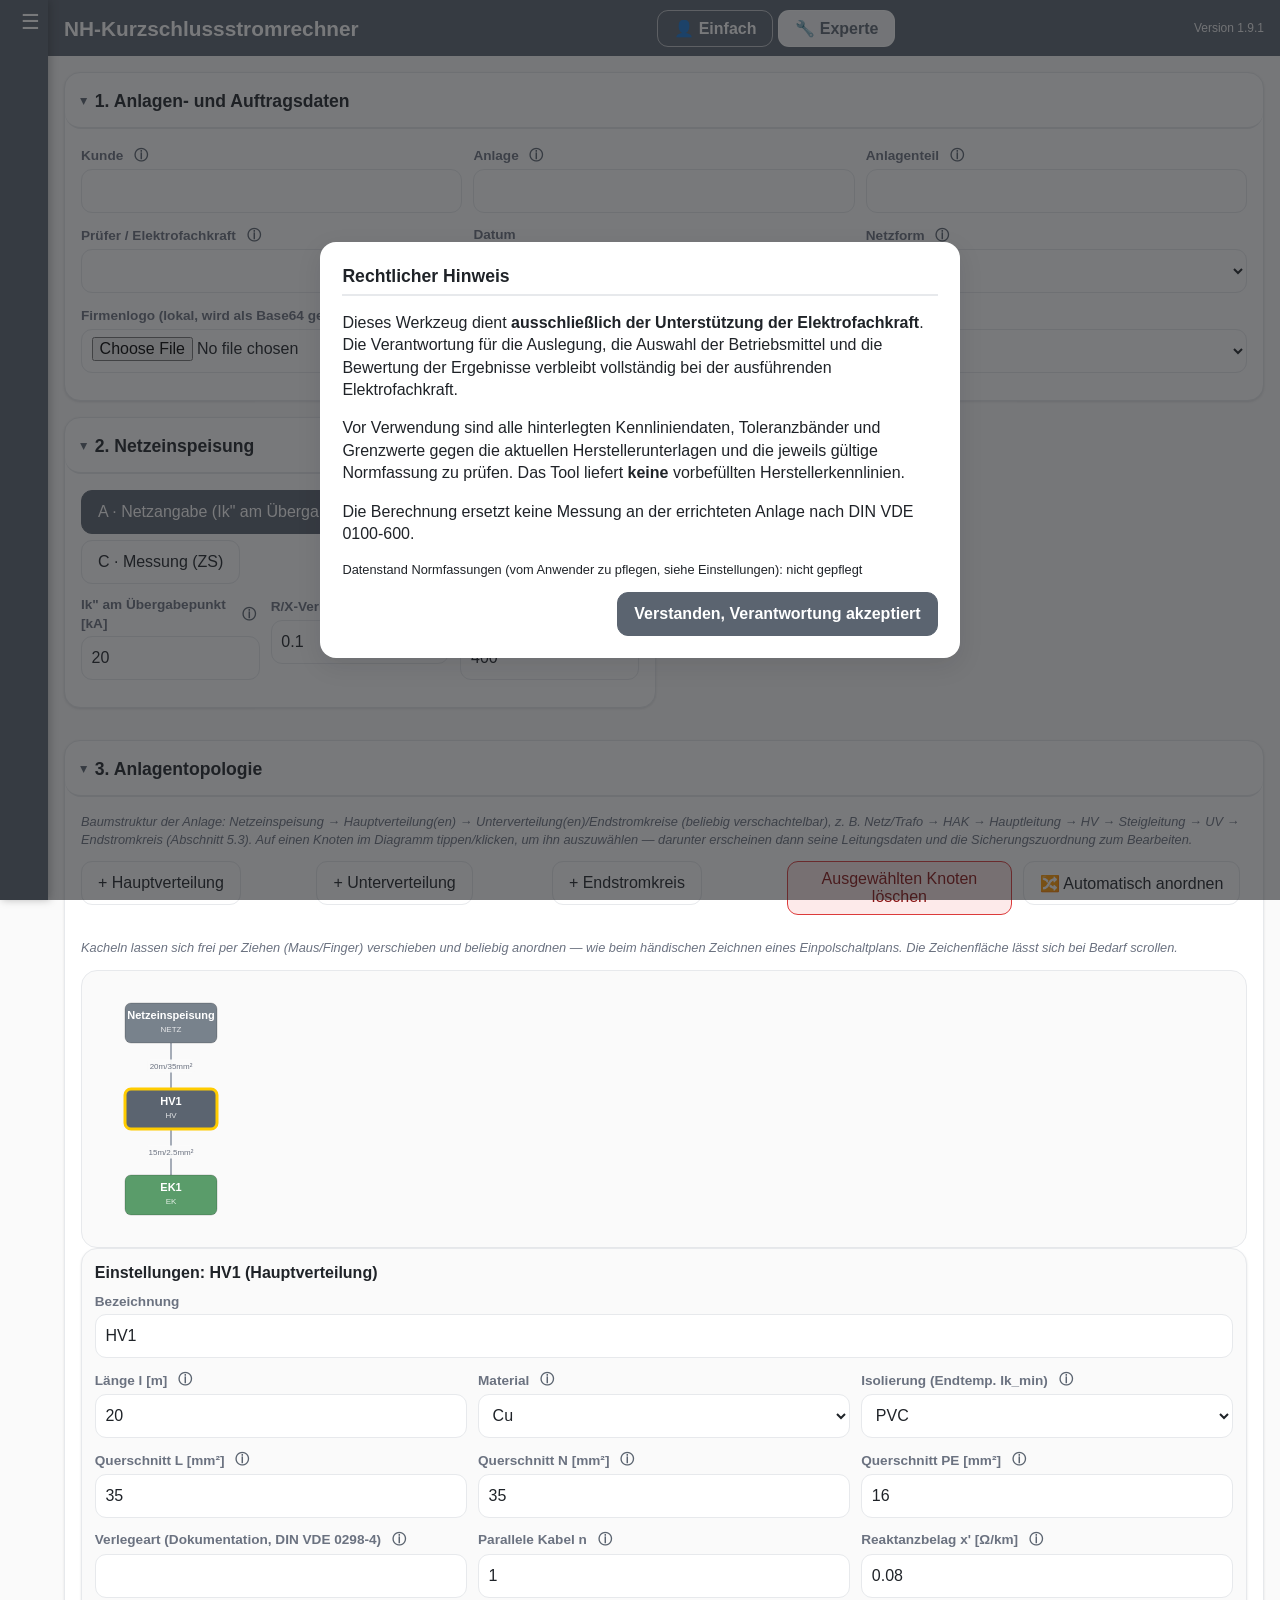
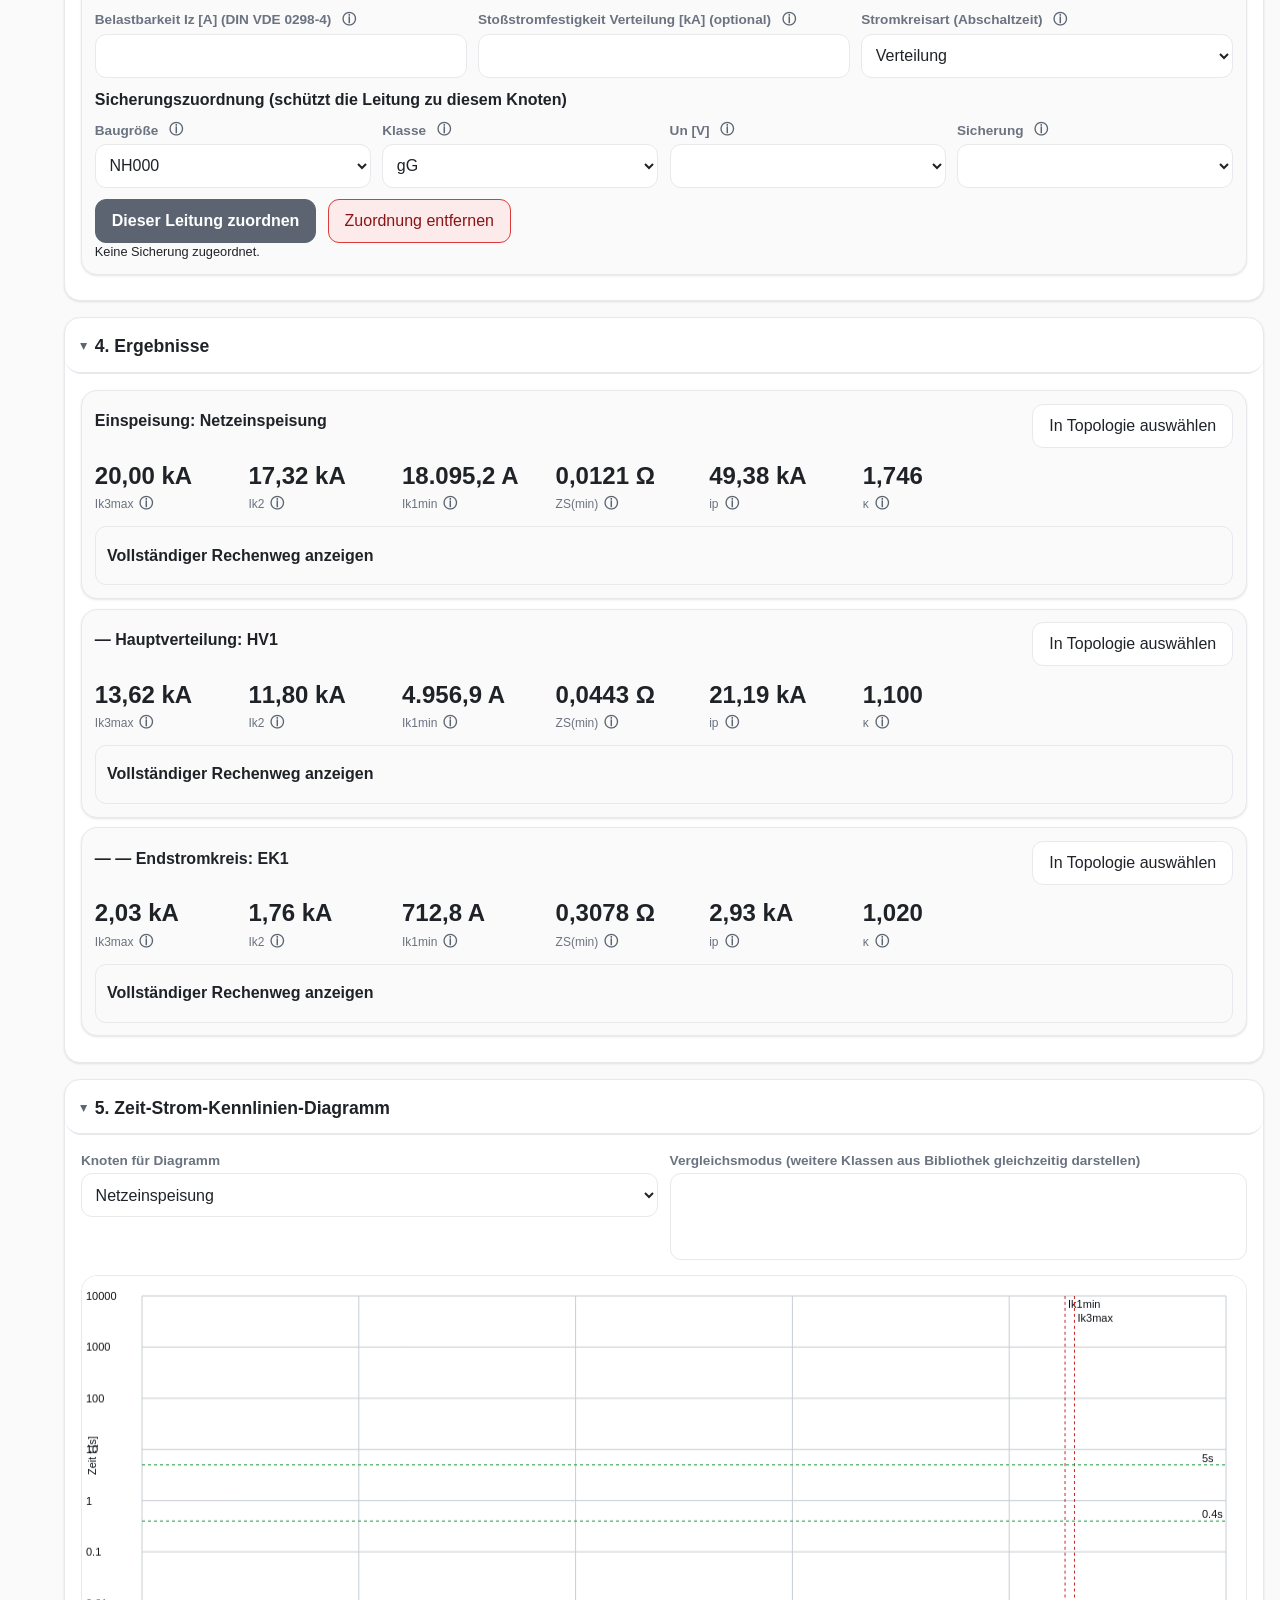
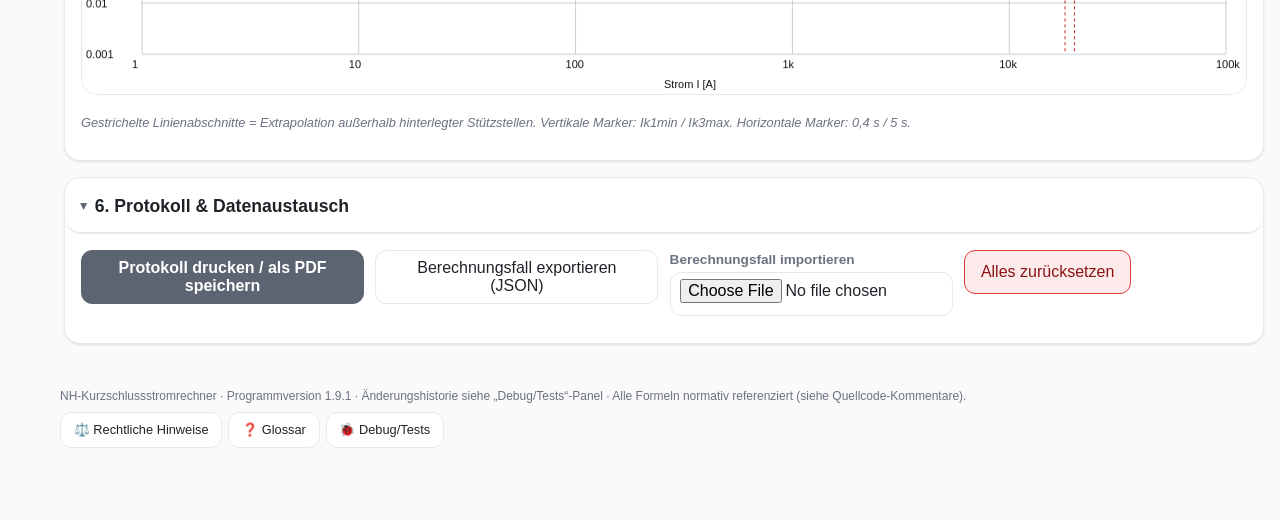
==== commit 7b2cb538: "Menü-Icons durch einfarbige, selbsterklärende Linien-Icons ersetzen Die bunten Emoji (🧮/📚) im Hauptm" ====
--- a/index.html
+++ b/index.html
@@ -29,8 +29,12 @@
 <nav id="sideMenu" aria-label="Hauptmenü">
   <button type="button" id="btnMenuToggle" class="menu-toggle" aria-label="Menü ein-/ausklappen">☰</button>
   <div class="menu-links">
-    <a href="index.html" class="menu-link active"><span class="menu-icon">🧮</span><span class="menu-label">Rechner</span></a>
-    <a href="sicherungsbibliothek.html" class="menu-link"><span class="menu-icon">📚</span><span class="menu-label">Sicherungsbibliothek</span></a>
+    <a href="index.html" class="menu-link active"><span class="menu-icon">
+      <svg viewBox="0 0 24 24" fill="none" stroke="currentColor" stroke-width="2" stroke-linecap="round" stroke-linejoin="round"><rect x="4" y="2" width="16" height="20" rx="3"/><line x1="8" y1="6" x2="16" y2="6"/><line x1="8" y1="11" x2="8" y2="11.01"/><line x1="12" y1="11" x2="12" y2="11.01"/><line x1="16" y1="11" x2="16" y2="11.01"/><line x1="8" y1="15" x2="8" y2="15.01"/><line x1="12" y1="15" x2="12" y2="15.01"/><line x1="16" y1="15" x2="16" y2="15.01"/><line x1="8" y1="19" x2="8" y2="19.01"/><line x1="12" y1="19" x2="12" y2="19.01"/><line x1="16" y1="19" x2="16" y2="19.01"/></svg>
+    </span><span class="menu-label">Rechner</span></a>
+    <a href="sicherungsbibliothek.html" class="menu-link"><span class="menu-icon">
+      <svg viewBox="0 0 24 24" fill="none" stroke="currentColor" stroke-width="2" stroke-linecap="round" stroke-linejoin="round"><path d="M4 4.5A2.5 2.5 0 0 1 6.5 2H20v18H6.5A2.5 2.5 0 0 0 4 22"/><path d="M4 4.5v15A2.5 2.5 0 0 0 6.5 22H20"/></svg>
+    </span><span class="menu-label">Sicherungsbibliothek</span></a>
   </div>
 </nav>
 <div id="menuBackdrop"></div>
@@ -247,7 +251,8 @@
   { v: "1.6.0", datum: "2026-07-27", text: "Alle Hauptabschnitte (1-7) sind jetzt einzeln auf- und zuklappbar (Klick/Tipp auf die Überschrift) -- praktisch auf kleinen Bildschirmen, um nur die gerade benötigten Bereiche einzublenden. Der Auf-/Zu-Zustand jedes Abschnitts wird gemerkt (localStorage). Diagramm und Anlagentopologie zeichnen sich beim Wiederaufklappen automatisch neu." },
   { v: "1.7.0", datum: "2026-07-28", text: "Sicherungsbibliothek in eine eigene Seite (sicherungsbibliothek.html) ausgelagert, über ein neues Menü in der Kopfzeile erreichbar. Rechner und Bibliothek teilen sich denselben gespeicherten Datenbestand (localStorage) -- angelegte/importierte Sicherungen stehen unmittelbar bei der Sicherungszuordnung in der Anlagentopologie und im Einfachen Modus zur Verfügung. Stylesheet (styles.css) und gemeinsam genutzte Logik (shared.js: Glossar, Info-Popover, Sicherungsdatensatz-Basisfunktionen) wurden dafür in eigene Dateien ausgelagert." },
   { v: "1.8.0", datum: "2026-07-28", text: "Kopfzeilen-Menü durch ein seitliches, dreistufig zusammenklappbares Hauptmenü ersetzt (nur Menüzeichen / nur Icons / Icons mit Beschriftung, per Klick auf den Umschalter durchschaltbar, Zustand gemerkt und seitenübergreifend geteilt). Rechtliche Hinweise, Glossar und Debug/Testsuite sind jetzt über Buttons am Seitenende (Fußzeile) erreichbar, die zugehörigen Panels (Glossar, Debug) erscheinen dort ebenfalls statt am Seitenanfang." },
-  { v: "1.9.0", datum: "2026-07-28", text: "Optischer Refresh: deutlich hellerer Hintergrund, weichere/größere Rundungen (Panels, Buttons, Eingabefelder), dezente Schatten statt harter Kanten sowie flüssige Übergänge bei Hover/Fokus. Kräftiges Blau als Akzentfarbe durch zurückhaltende Graustufen ersetzt (Kopf-/Menüleiste, Buttons, Diagrammfarben); Ampel-Bewertungsfarben (bestanden/nicht bestanden/Warnung) bleiben aus Sicherheitsgründen erhalten." }
+  { v: "1.9.0", datum: "2026-07-28", text: "Optischer Refresh: deutlich hellerer Hintergrund, weichere/größere Rundungen (Panels, Buttons, Eingabefelder), dezente Schatten statt harter Kanten sowie flüssige Übergänge bei Hover/Fokus. Kräftiges Blau als Akzentfarbe durch zurückhaltende Graustufen ersetzt (Kopf-/Menüleiste, Buttons, Diagrammfarben); Ampel-Bewertungsfarben (bestanden/nicht bestanden/Warnung) bleiben aus Sicherheitsgründen erhalten." },
+  { v: "1.9.1", datum: "2026-07-28", text: "Die bunten Emoji-Symbole im Hauptmenü (Rechner/Sicherungsbibliothek) durch einfache, einfarbige Linien-Icons (Taschenrechner, Buch) ersetzt -- eindeutig erkennbar auch in der reinen Icon-Stufe des Menüs ohne Textbeschriftung." }
 ];
 
 /* =========================================================================
--- a/styles.css
+++ b/styles.css
@@ -276,7 +276,8 @@
 }
 .menu-link:hover, .menu-link:focus-visible{ background:rgba(255,255,255,.12); }
 .menu-link.active{ background:rgba(255,255,255,.92); color:var(--accent); font-weight:700; }
-.menu-icon{ font-size:1.25rem; flex:0 0 auto; width:1.3em; text-align:center; }
+.menu-icon{ display:inline-flex; align-items:center; justify-content:center; flex:0 0 auto; width:22px; height:22px; }
+.menu-icon svg{ width:100%; height:100%; }
 .menu-label{ opacity:0; width:0; overflow:hidden; transition:opacity .12s ease; }
 body.menu-full .menu-label{ opacity:1; width:auto; }
 
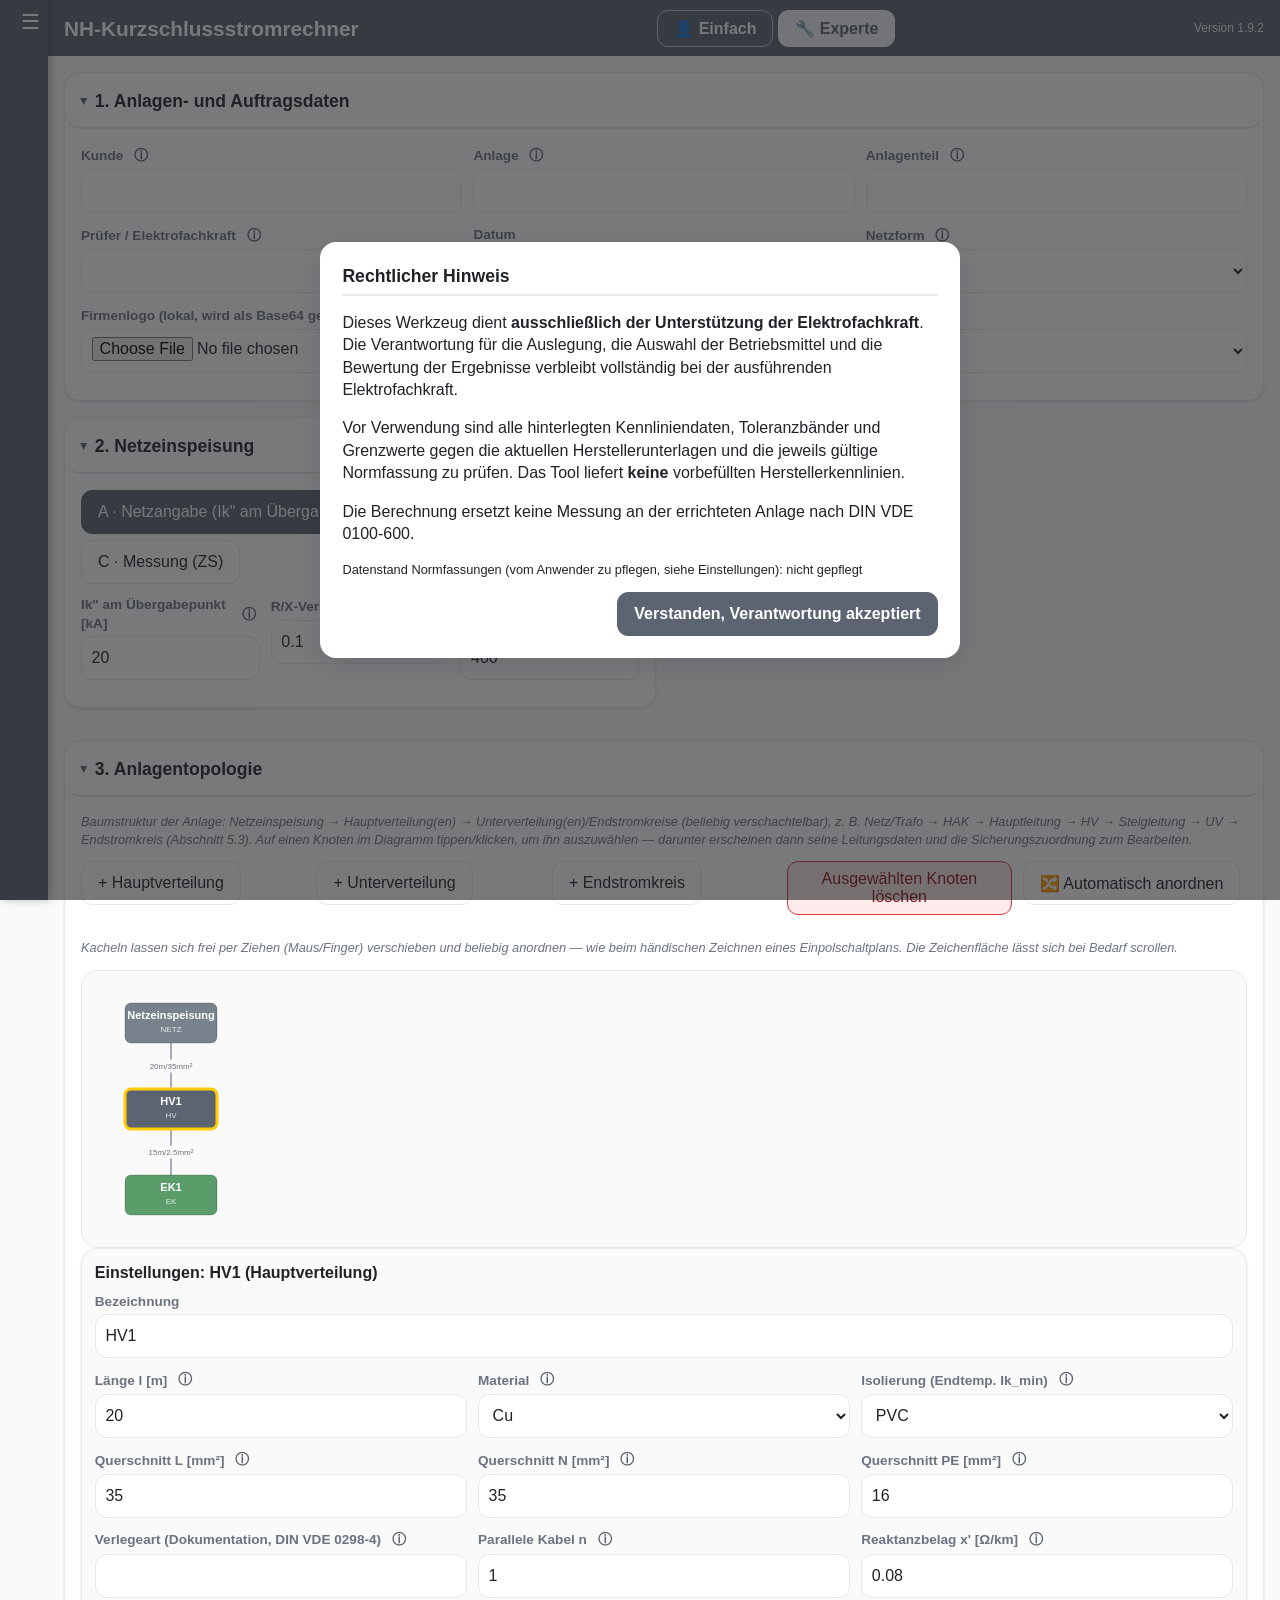
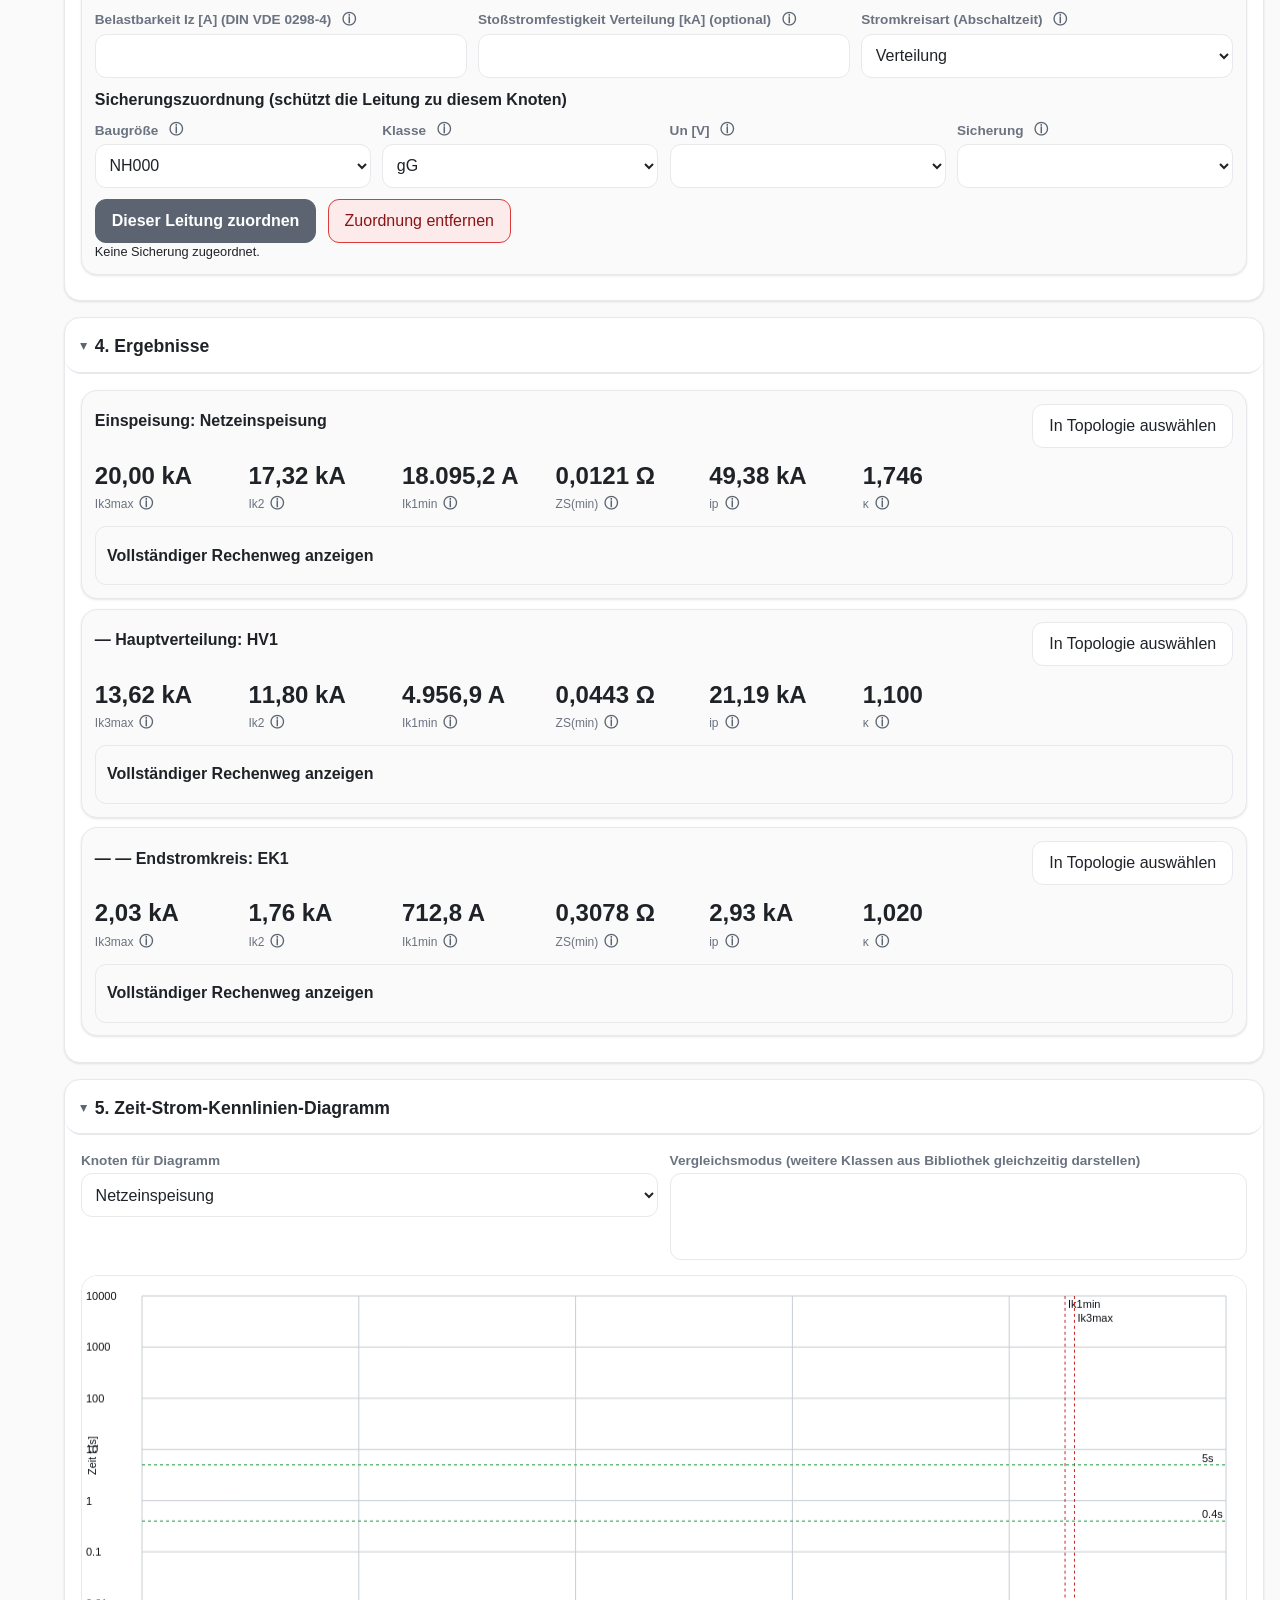
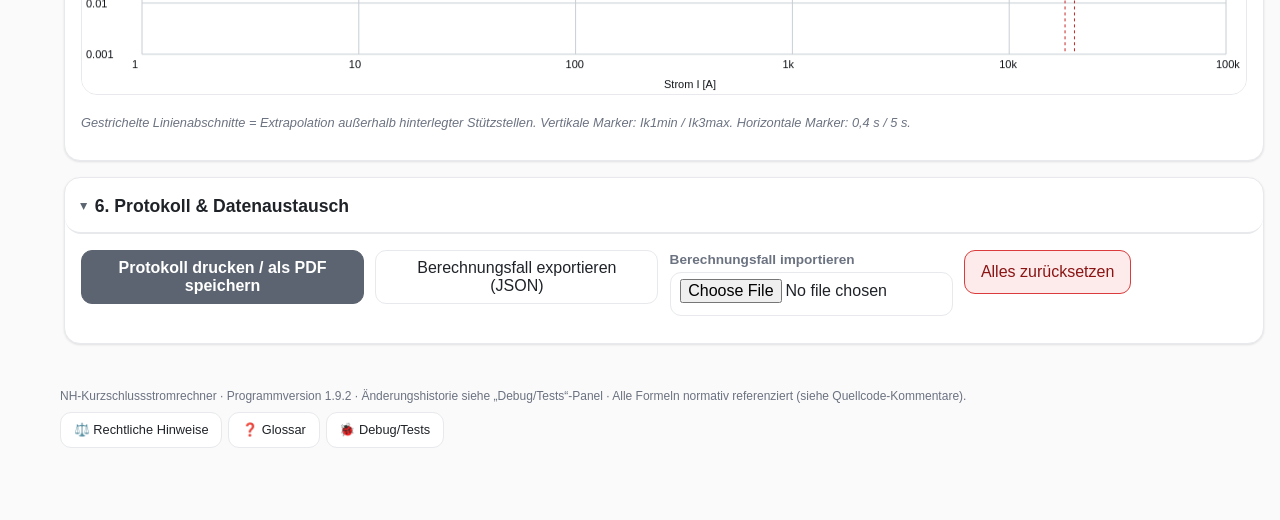
==== commit 3b3eb6f9: "Anlagentopologie auch im Einfachen Modus verfügbar machen Abschnitt 3 (Anlagentopologie: Diagramm, L" ====
--- a/index.html
+++ b/index.html
@@ -133,7 +133,7 @@
   </div>
 </details>
 
-<details class="panel span2 mode-experte" open id="sec-topologie">
+<details class="panel span2" open id="sec-topologie">
   <summary><h2>3. Anlagentopologie</h2></summary>
   <p class="hinweis">Baumstruktur der Anlage: Netzeinspeisung → Hauptverteilung(en) → Unterverteilung(en)/Endstromkreise
   (beliebig verschachtelbar), z. B. Netz/Trafo → HAK → Hauptleitung → HV → Steigleitung → UV → Endstromkreis (Abschnitt 5.3).
@@ -252,7 +252,8 @@
   { v: "1.7.0", datum: "2026-07-28", text: "Sicherungsbibliothek in eine eigene Seite (sicherungsbibliothek.html) ausgelagert, über ein neues Menü in der Kopfzeile erreichbar. Rechner und Bibliothek teilen sich denselben gespeicherten Datenbestand (localStorage) -- angelegte/importierte Sicherungen stehen unmittelbar bei der Sicherungszuordnung in der Anlagentopologie und im Einfachen Modus zur Verfügung. Stylesheet (styles.css) und gemeinsam genutzte Logik (shared.js: Glossar, Info-Popover, Sicherungsdatensatz-Basisfunktionen) wurden dafür in eigene Dateien ausgelagert." },
   { v: "1.8.0", datum: "2026-07-28", text: "Kopfzeilen-Menü durch ein seitliches, dreistufig zusammenklappbares Hauptmenü ersetzt (nur Menüzeichen / nur Icons / Icons mit Beschriftung, per Klick auf den Umschalter durchschaltbar, Zustand gemerkt und seitenübergreifend geteilt). Rechtliche Hinweise, Glossar und Debug/Testsuite sind jetzt über Buttons am Seitenende (Fußzeile) erreichbar, die zugehörigen Panels (Glossar, Debug) erscheinen dort ebenfalls statt am Seitenanfang." },
   { v: "1.9.0", datum: "2026-07-28", text: "Optischer Refresh: deutlich hellerer Hintergrund, weichere/größere Rundungen (Panels, Buttons, Eingabefelder), dezente Schatten statt harter Kanten sowie flüssige Übergänge bei Hover/Fokus. Kräftiges Blau als Akzentfarbe durch zurückhaltende Graustufen ersetzt (Kopf-/Menüleiste, Buttons, Diagrammfarben); Ampel-Bewertungsfarben (bestanden/nicht bestanden/Warnung) bleiben aus Sicherheitsgründen erhalten." },
-  { v: "1.9.1", datum: "2026-07-28", text: "Die bunten Emoji-Symbole im Hauptmenü (Rechner/Sicherungsbibliothek) durch einfache, einfarbige Linien-Icons (Taschenrechner, Buch) ersetzt -- eindeutig erkennbar auch in der reinen Icon-Stufe des Menüs ohne Textbeschriftung." }
+  { v: "1.9.1", datum: "2026-07-28", text: "Die bunten Emoji-Symbole im Hauptmenü (Rechner/Sicherungsbibliothek) durch einfache, einfarbige Linien-Icons (Taschenrechner, Buch) ersetzt -- eindeutig erkennbar auch in der reinen Icon-Stufe des Menüs ohne Textbeschriftung." },
+  { v: "1.9.2", datum: "2026-07-28", text: "Abschnitt „3. Anlagentopologie“ (Diagramm, Leitungsdaten, Sicherungszuordnung je Knoten) ist jetzt auch im Einfachen Modus sichtbar und nutzbar, nicht mehr nur im Experten-Modus. Ergebnisse, Kennlinien-Diagramm und Protokoll (vollständige Bewertung nach allen sechs Prüfungen) bleiben weiterhin dem Experten-Modus vorbehalten." }
 ];
 
 /* =========================================================================
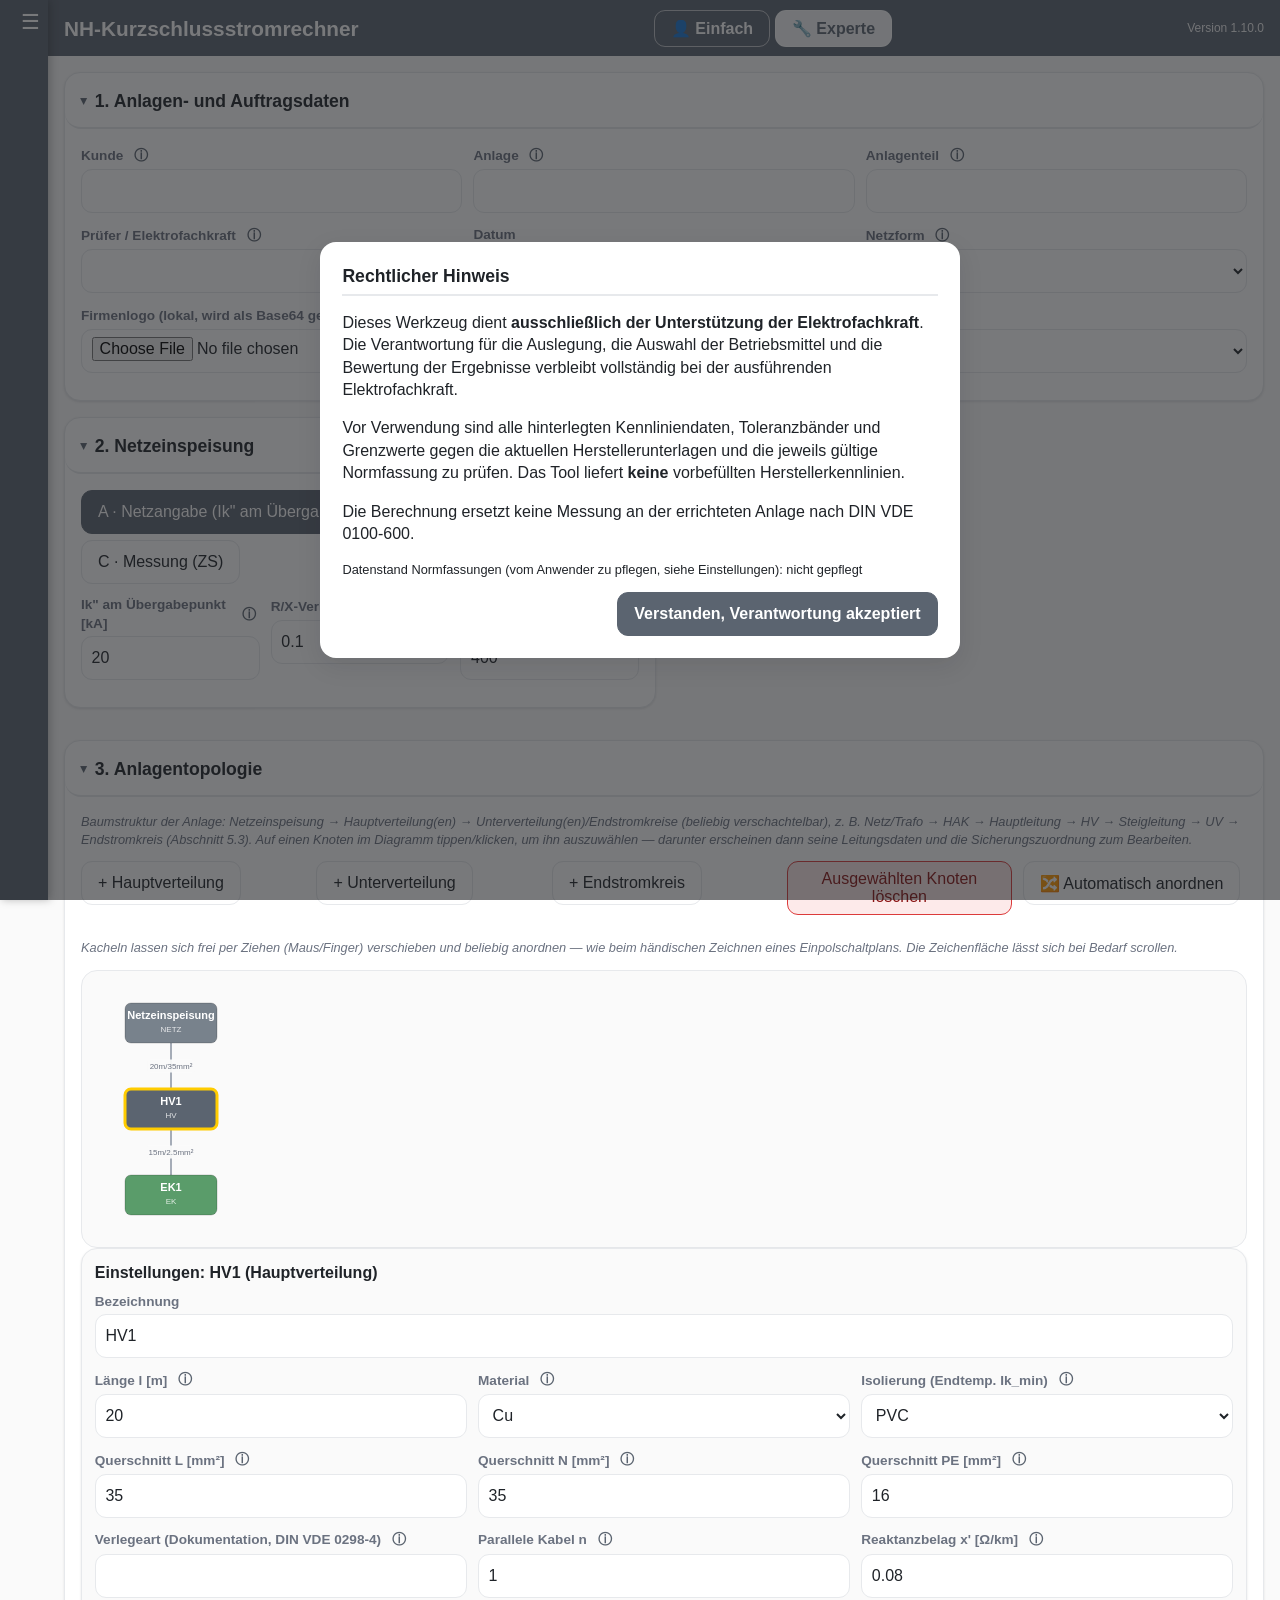
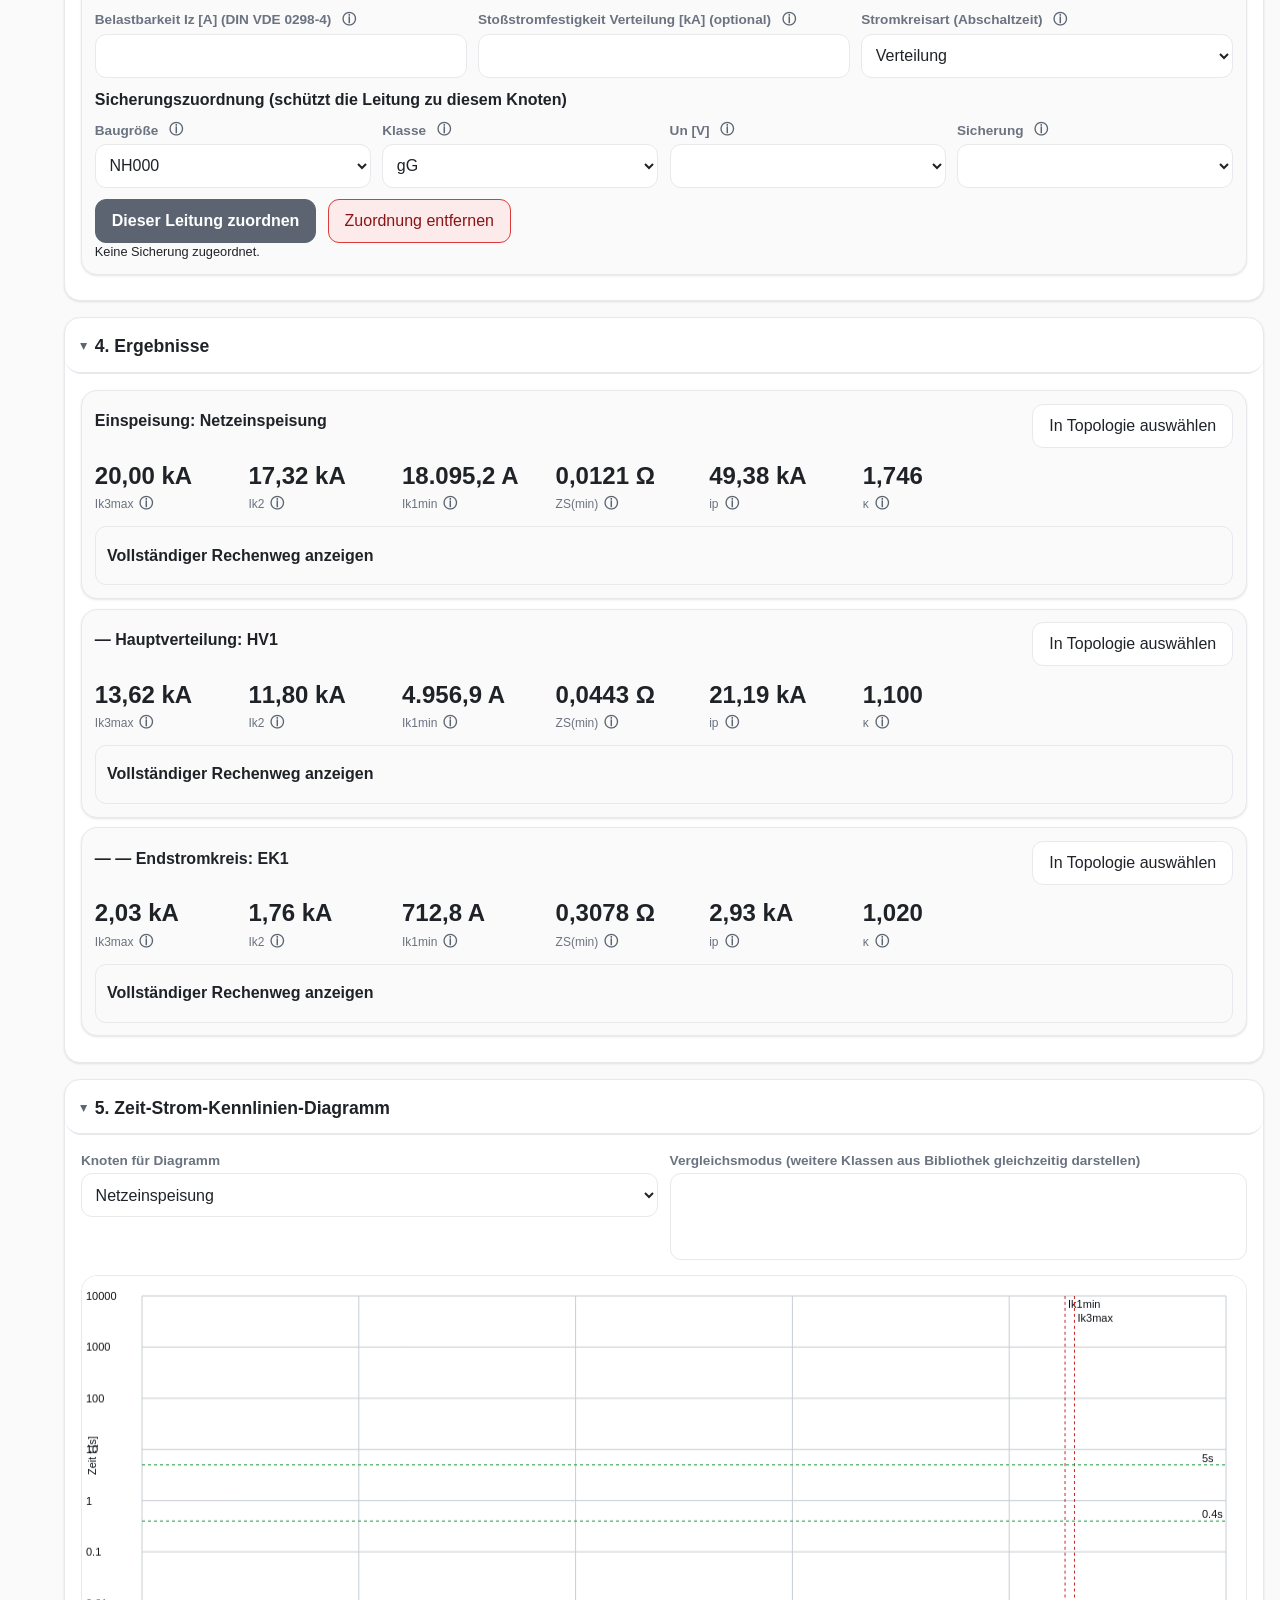
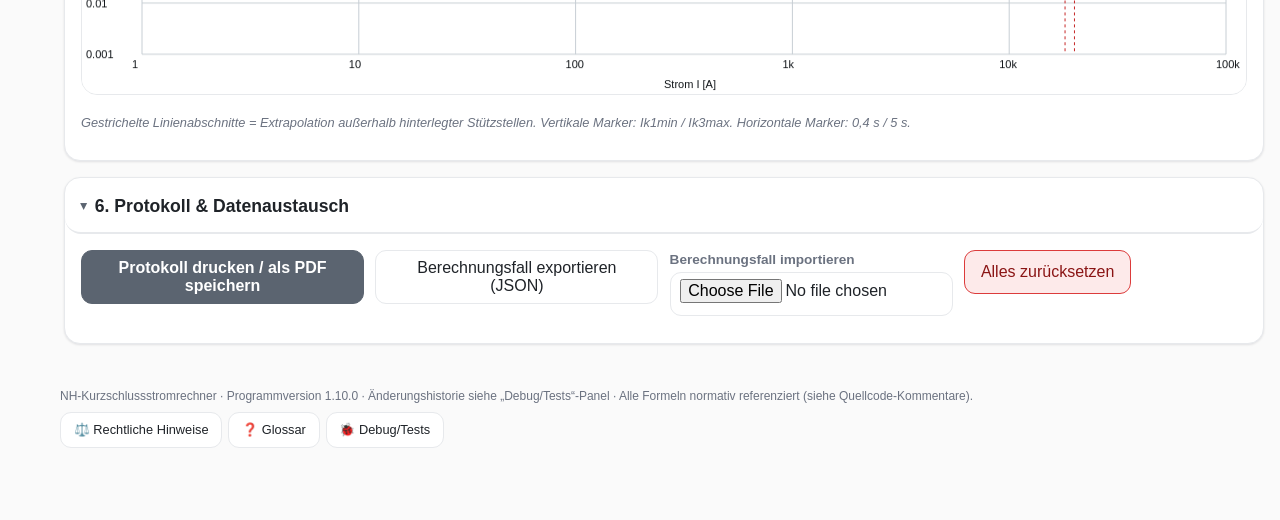
==== commit 3a155d46: "Sicherungsbibliothek: bestehende Datensätze über Bearbeiten-Button editierbar machen Bisher konnte i" ====
--- a/index.html
+++ b/index.html
@@ -253,7 +253,8 @@
   { v: "1.8.0", datum: "2026-07-28", text: "Kopfzeilen-Menü durch ein seitliches, dreistufig zusammenklappbares Hauptmenü ersetzt (nur Menüzeichen / nur Icons / Icons mit Beschriftung, per Klick auf den Umschalter durchschaltbar, Zustand gemerkt und seitenübergreifend geteilt). Rechtliche Hinweise, Glossar und Debug/Testsuite sind jetzt über Buttons am Seitenende (Fußzeile) erreichbar, die zugehörigen Panels (Glossar, Debug) erscheinen dort ebenfalls statt am Seitenanfang." },
   { v: "1.9.0", datum: "2026-07-28", text: "Optischer Refresh: deutlich hellerer Hintergrund, weichere/größere Rundungen (Panels, Buttons, Eingabefelder), dezente Schatten statt harter Kanten sowie flüssige Übergänge bei Hover/Fokus. Kräftiges Blau als Akzentfarbe durch zurückhaltende Graustufen ersetzt (Kopf-/Menüleiste, Buttons, Diagrammfarben); Ampel-Bewertungsfarben (bestanden/nicht bestanden/Warnung) bleiben aus Sicherheitsgründen erhalten." },
   { v: "1.9.1", datum: "2026-07-28", text: "Die bunten Emoji-Symbole im Hauptmenü (Rechner/Sicherungsbibliothek) durch einfache, einfarbige Linien-Icons (Taschenrechner, Buch) ersetzt -- eindeutig erkennbar auch in der reinen Icon-Stufe des Menüs ohne Textbeschriftung." },
-  { v: "1.9.2", datum: "2026-07-28", text: "Abschnitt „3. Anlagentopologie“ (Diagramm, Leitungsdaten, Sicherungszuordnung je Knoten) ist jetzt auch im Einfachen Modus sichtbar und nutzbar, nicht mehr nur im Experten-Modus. Ergebnisse, Kennlinien-Diagramm und Protokoll (vollständige Bewertung nach allen sechs Prüfungen) bleiben weiterhin dem Experten-Modus vorbehalten." }
+  { v: "1.9.2", datum: "2026-07-28", text: "Abschnitt „3. Anlagentopologie“ (Diagramm, Leitungsdaten, Sicherungszuordnung je Knoten) ist jetzt auch im Einfachen Modus sichtbar und nutzbar, nicht mehr nur im Experten-Modus. Ergebnisse, Kennlinien-Diagramm und Protokoll (vollständige Bewertung nach allen sechs Prüfungen) bleiben weiterhin dem Experten-Modus vorbehalten." },
+  { v: "1.10.0", datum: "2026-07-28", text: "Sicherungsbibliothek: bestehende Datensätze lassen sich jetzt über einen „✎ Bearbeiten“-Button je Karte richtig bearbeiten (Änderungen ersetzen den Datensatz an Ort und Stelle statt einen Duplikat-Eintrag anzulegen) statt nur neu angelegt oder gelöscht werden zu können. Die interne Datensatz-ID wird im Editor nicht mehr angezeigt, um versehentliche Änderungen daran zu vermeiden. Löschen ist jetzt sowohl direkt in der Liste als auch aus dem Editor heraus möglich, jeweils mit Sicherheitsabfrage." }
 ];
 
 /* =========================================================================
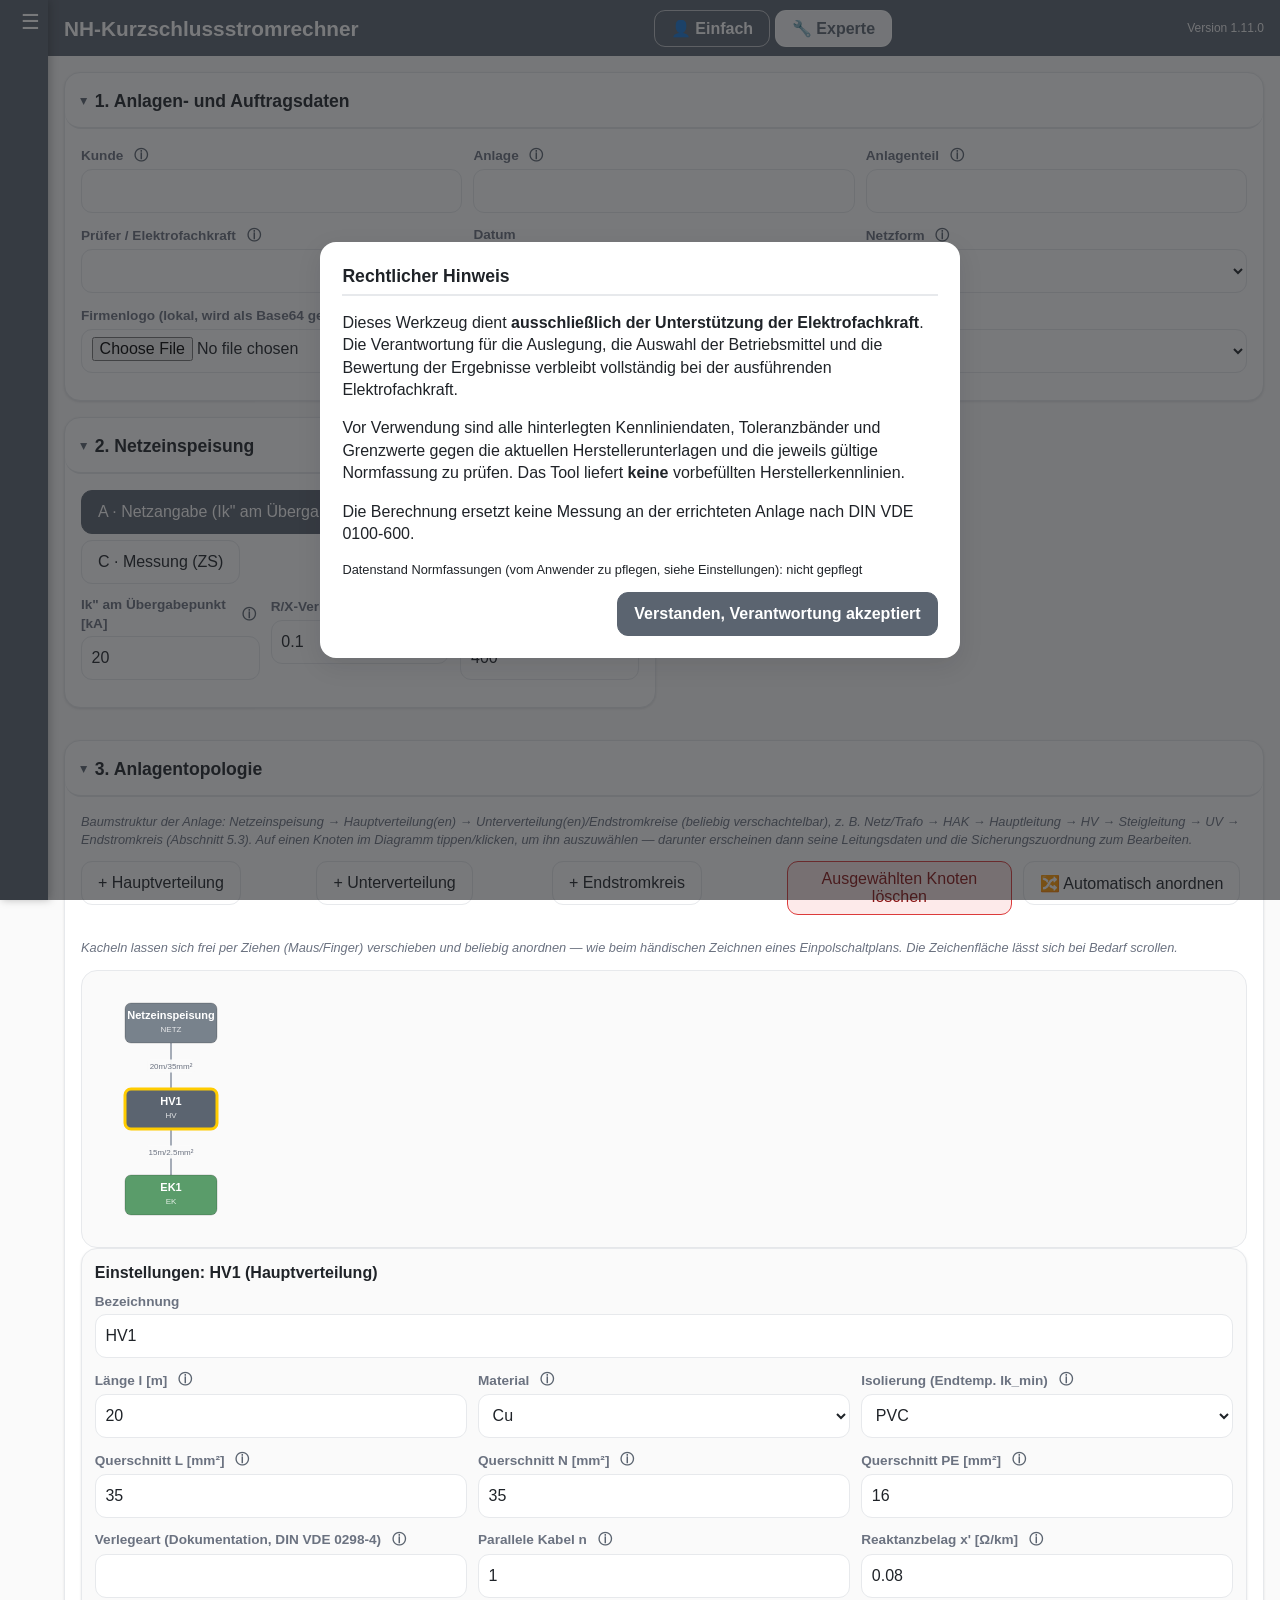
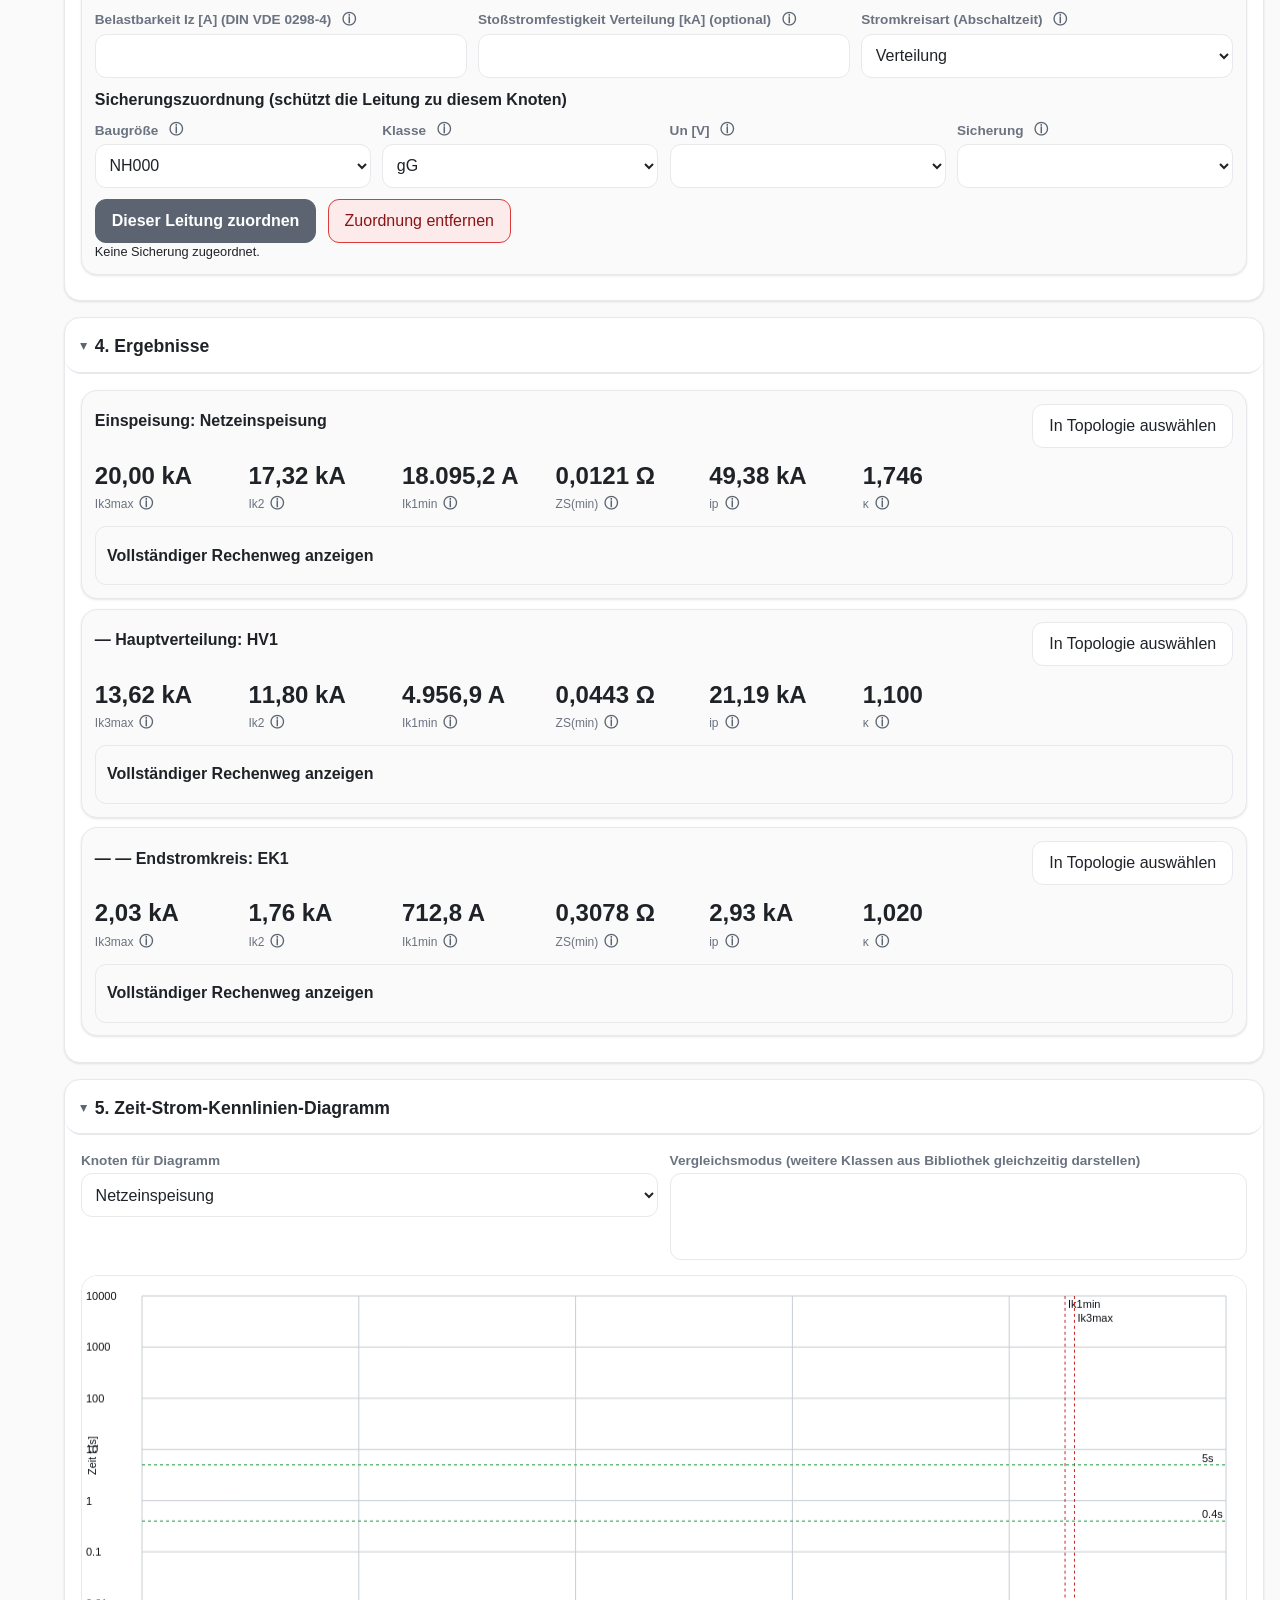
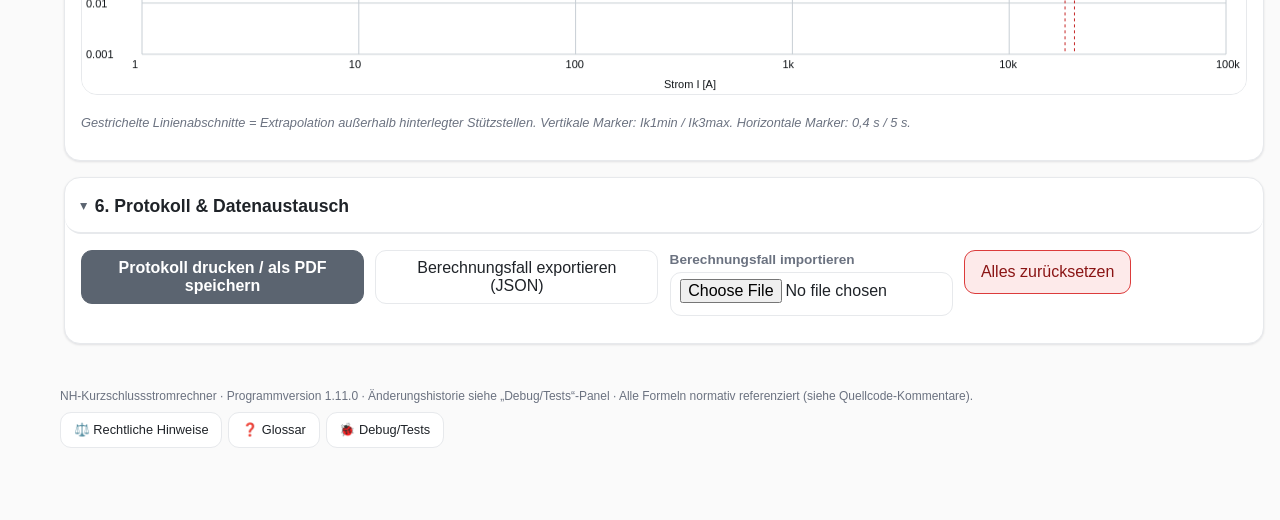
==== commit 6f6e928f: "Sicherungsdatensatz-Editor auf Datenfelder und modales Fenster umstellen Der bisherige Roh-JSON-Text" ====
--- a/index.html
+++ b/index.html
@@ -254,7 +254,8 @@
   { v: "1.9.0", datum: "2026-07-28", text: "Optischer Refresh: deutlich hellerer Hintergrund, weichere/größere Rundungen (Panels, Buttons, Eingabefelder), dezente Schatten statt harter Kanten sowie flüssige Übergänge bei Hover/Fokus. Kräftiges Blau als Akzentfarbe durch zurückhaltende Graustufen ersetzt (Kopf-/Menüleiste, Buttons, Diagrammfarben); Ampel-Bewertungsfarben (bestanden/nicht bestanden/Warnung) bleiben aus Sicherheitsgründen erhalten." },
   { v: "1.9.1", datum: "2026-07-28", text: "Die bunten Emoji-Symbole im Hauptmenü (Rechner/Sicherungsbibliothek) durch einfache, einfarbige Linien-Icons (Taschenrechner, Buch) ersetzt -- eindeutig erkennbar auch in der reinen Icon-Stufe des Menüs ohne Textbeschriftung." },
   { v: "1.9.2", datum: "2026-07-28", text: "Abschnitt „3. Anlagentopologie“ (Diagramm, Leitungsdaten, Sicherungszuordnung je Knoten) ist jetzt auch im Einfachen Modus sichtbar und nutzbar, nicht mehr nur im Experten-Modus. Ergebnisse, Kennlinien-Diagramm und Protokoll (vollständige Bewertung nach allen sechs Prüfungen) bleiben weiterhin dem Experten-Modus vorbehalten." },
-  { v: "1.10.0", datum: "2026-07-28", text: "Sicherungsbibliothek: bestehende Datensätze lassen sich jetzt über einen „✎ Bearbeiten“-Button je Karte richtig bearbeiten (Änderungen ersetzen den Datensatz an Ort und Stelle statt einen Duplikat-Eintrag anzulegen) statt nur neu angelegt oder gelöscht werden zu können. Die interne Datensatz-ID wird im Editor nicht mehr angezeigt, um versehentliche Änderungen daran zu vermeiden. Löschen ist jetzt sowohl direkt in der Liste als auch aus dem Editor heraus möglich, jeweils mit Sicherheitsabfrage." }
+  { v: "1.10.0", datum: "2026-07-28", text: "Sicherungsbibliothek: bestehende Datensätze lassen sich jetzt über einen „✎ Bearbeiten“-Button je Karte richtig bearbeiten (Änderungen ersetzen den Datensatz an Ort und Stelle statt einen Duplikat-Eintrag anzulegen) statt nur neu angelegt oder gelöscht werden zu können. Die interne Datensatz-ID wird im Editor nicht mehr angezeigt, um versehentliche Änderungen daran zu vermeiden. Löschen ist jetzt sowohl direkt in der Liste als auch aus dem Editor heraus möglich, jeweils mit Sicherheitsabfrage." },
+  { v: "1.11.0", datum: "2026-07-28", text: "Sicherungsdatensatz-Editor grundlegend überarbeitet: statt eines Roh-JSON-Textfelds gibt es jetzt einzelne, beschriftete Datenfelder je Kennwert (inkl. Auswahllisten für Baugröße/Klasse/Stromart und dynamischer Stützstellen-Tabellen für Zeit-Strom-Kennlinie und Durchlassstrom-Kennlinie mit Zeilen hinzufügen/entfernen). Die Bemessungsstrom-Felder passen sich automatisch an die gewählte Klasse an (In, In+Ich bei gM, oder Sr bei gTr). Der Editor öffnet sich außerdem als eigenes Fenster (Modal) über der aktuellen Seite statt inline in der Bibliotheksliste -- schließbar per „Abbrechen“, Klick auf den abgedunkelten Hintergrund oder Esc." }
 ];
 
 /* =========================================================================
@@ -281,22 +282,6 @@
     "TT":     { endstromkreis_s: 0.2, verteilung_s: 1,   quelle: "DIN VDE 0100-410 Tab. 41.1 (TT-System) -- vom Anwender zu bestätigen, i.d.R. RCD-Schutz maßgeblich" },
     "IT":     { endstromkreis_s: null, verteilung_s: null, quelle: "DIN VDE 0100-410 (IT-System, Doppelfehlerbedingung) -- vom Anwender fallbezogen einzupflegen" }
   }
-};
-
-// Betriebsklassen-Verhaltensmatrix (Abschnitt 4.2 Lastenheft)
-const BETRIEBSKLASSEN = {
-  gG:  { ueberlastschutz:true,  kurzschlussschutz:true,  bemessung:"A",   label:"gG - Allgemeine Anwendung / Leitungsschutz" },
-  gM:  { ueberlastschutz:true,  kurzschlussschutz:true,  bemessung:"A_M", label:"gM - Schaltgeräte-/Motorstromkreise (Doppelangabe In M Ich)" },
-  aM:  { ueberlastschutz:false, kurzschlussschutz:true,  bemessung:"A",   label:"aM - Motorstromkreise, nur Kurzschlussschutz" },
-  gR:  { ueberlastschutz:true,  kurzschlussschutz:true,  bemessung:"A",   label:"gR - Halbleiterschutz (Ganzbereich)" },
-  aR:  { ueberlastschutz:false, kurzschlussschutz:true,  bemessung:"A",   label:"aR - Halbleiter-Kurzschlussschutz (Backup)" },
-  gS:  { ueberlastschutz:true,  kurzschlussschutz:true,  bemessung:"A",   label:"gS - Kombinierter Halbleiter-/Leitungsschutz" },
-  gTr: { ueberlastschutz:true,  kurzschlussschutz:true,  bemessung:"kVA", label:"gTr - Transformatorschutz (Bemessung in kVA)" },
-  gB:  { ueberlastschutz:true,  kurzschlussschutz:true,  bemessung:"A",   label:"gB - Bergbauanlagen" },
-  gPV: { ueberlastschutz:true,  kurzschlussschutz:true,  bemessung:"A",   label:"gPV - Photovoltaik (DC)", dc:true },
-  gN:  { ueberlastschutz:true,  kurzschlussschutz:true,  bemessung:"A",   label:"gN - Nordamerikanische Bemessungswerte" },
-  aN:  { ueberlastschutz:false, kurzschlussschutz:true,  bemessung:"A",   label:"aN - Nordamerikanische Bemessungswerte (Teilbereich)" },
-  gD:  { ueberlastschutz:true,  kurzschlussschutz:true,  bemessung:"A",   label:"gD - Nordamerikanisch, time delay" }
 };
 
 // ---- Anlagentopologie: Baumstruktur Einspeisung -> Hauptverteilung(en) -> Unterverteilung(en)/Endstromkreise
--- a/styles.css
+++ b/styles.css
@@ -166,6 +166,18 @@
   display:flex; align-items:center; justify-content:center; padding:1em;
 }
 #legalOverlay .box{background:var(--panel); color:var(--ink); max-width:640px; border-radius:var(--radius); padding:1.4em; max-height:90vh; overflow:auto; box-shadow:var(--shadow-md);}
+/* ---- Generisches modales Fenster (z.B. Sicherungsdatensatz-Editor), öffnet sich über der
+   aktuellen Seite mit abgedunkeltem Hintergrund. Niedrigerer z-index als .info-popover, damit
+   ⓘ-Erklärungen zu Feldern innerhalb des Modals weiterhin sichtbar darüber erscheinen. */
+.modal-overlay{
+  position:fixed; inset:0; background:rgba(30,32,36,.6); z-index:500;
+  display:flex; align-items:flex-start; justify-content:center; padding:3vh 1em; overflow-y:auto;
+}
+.modal-box{
+  background:var(--panel); color:var(--ink); max-width:760px; width:100%;
+  border-radius:var(--radius); padding:1.4em; box-shadow:var(--shadow-md); margin-bottom:3vh;
+}
+.modal-box .card-head{ margin-bottom:.6em; }
 table{border-collapse:collapse; width:100%; font-size:.9rem;}
 table th, table td{border:1px solid var(--line); padding:.35em .5em; text-align:left;}
 table th{background:var(--bg);}
@@ -176,7 +188,6 @@
 .flexend{display:flex; justify-content:flex-end; gap:.5em;}
 #debugPanel{display:none;}
 #debugPanel.open{display:block;}
-textarea.jsonbox{min-height:200px; font-family:var(--mono); font-size:.8rem;}
 .badge-src{font-size:.7rem; color:var(--ink-soft); display:block; margin-top:.15em;}
 .dragHandle{cursor:grab; user-select:none; font-size:1.3rem; padding:0 .3em;}
 .pv-only{display:none;}
@@ -227,7 +238,7 @@
 .proto-fusszeile{font-size:.75rem; color:var(--ink-soft); margin-top:2em; border-top:1px solid var(--line); padding-top:.5em;}
 
 @media print{
-  header#topbar, footer#appfooter, #arbeitsbereich, #legalOverlay, #sideMenu, #menuBackdrop{display:none !important;}
+  header#topbar, footer#appfooter, #arbeitsbereich, #legalOverlay, #sideMenu, #menuBackdrop, .modal-overlay{display:none !important;}
   body{background:#fff; color:#000; padding:0; font-size:10.5pt;}
   #protokollDruck{display:block !important; max-width:none; margin:0; padding:0; border:none; box-shadow:none; break-inside:auto;}
   a{color:#000; text-decoration:none;}
